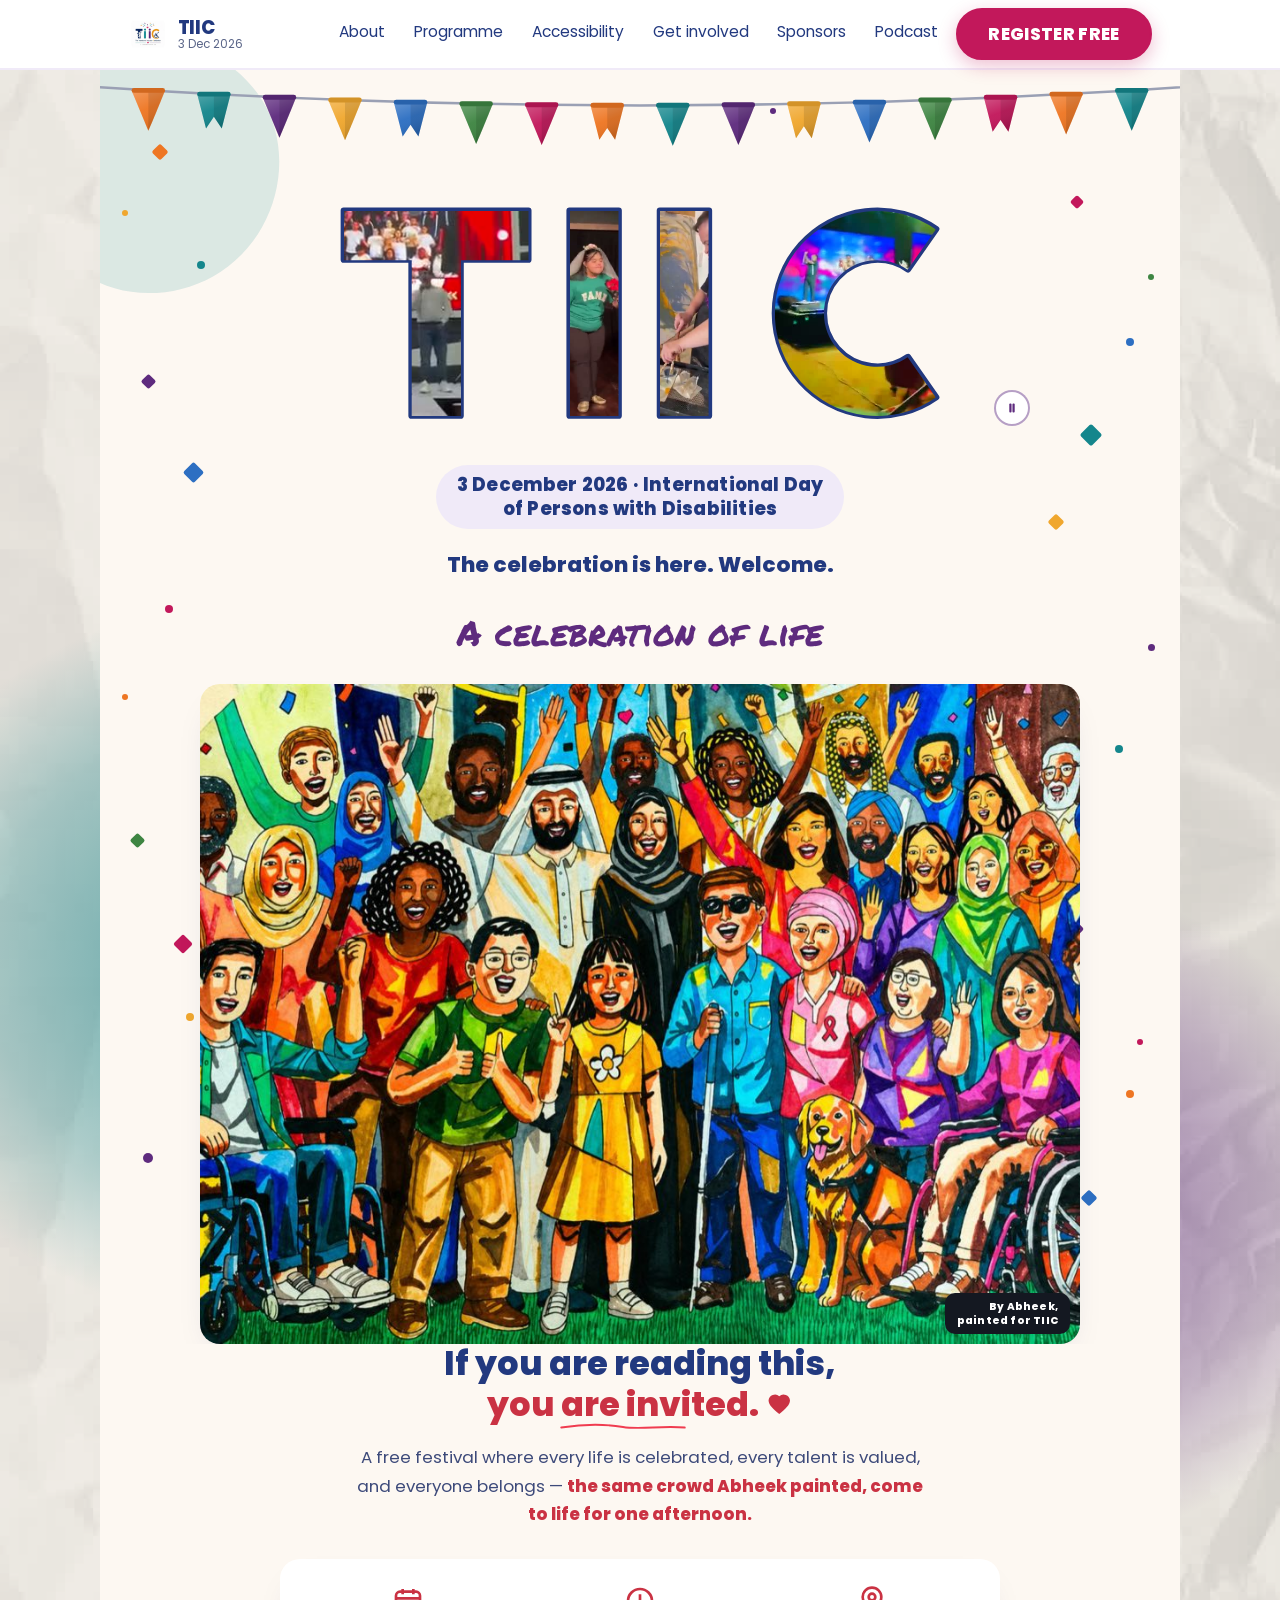
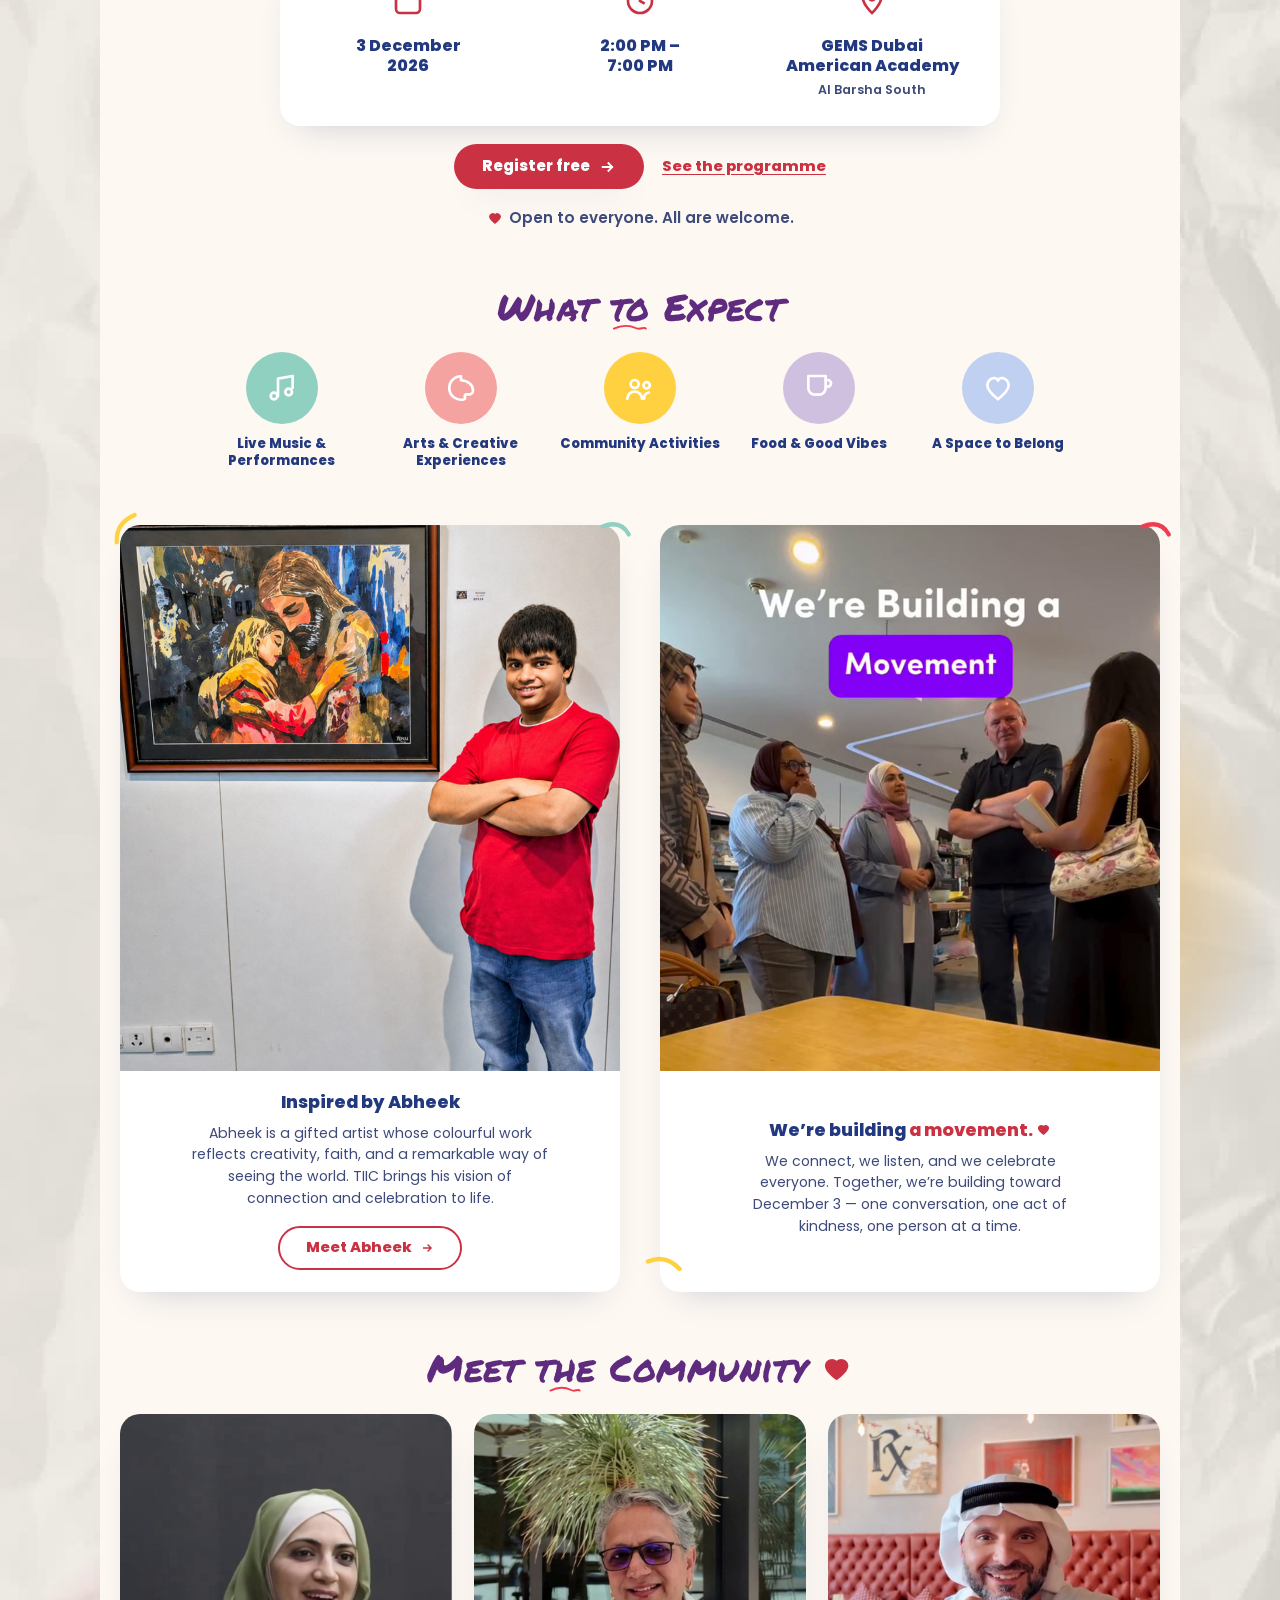
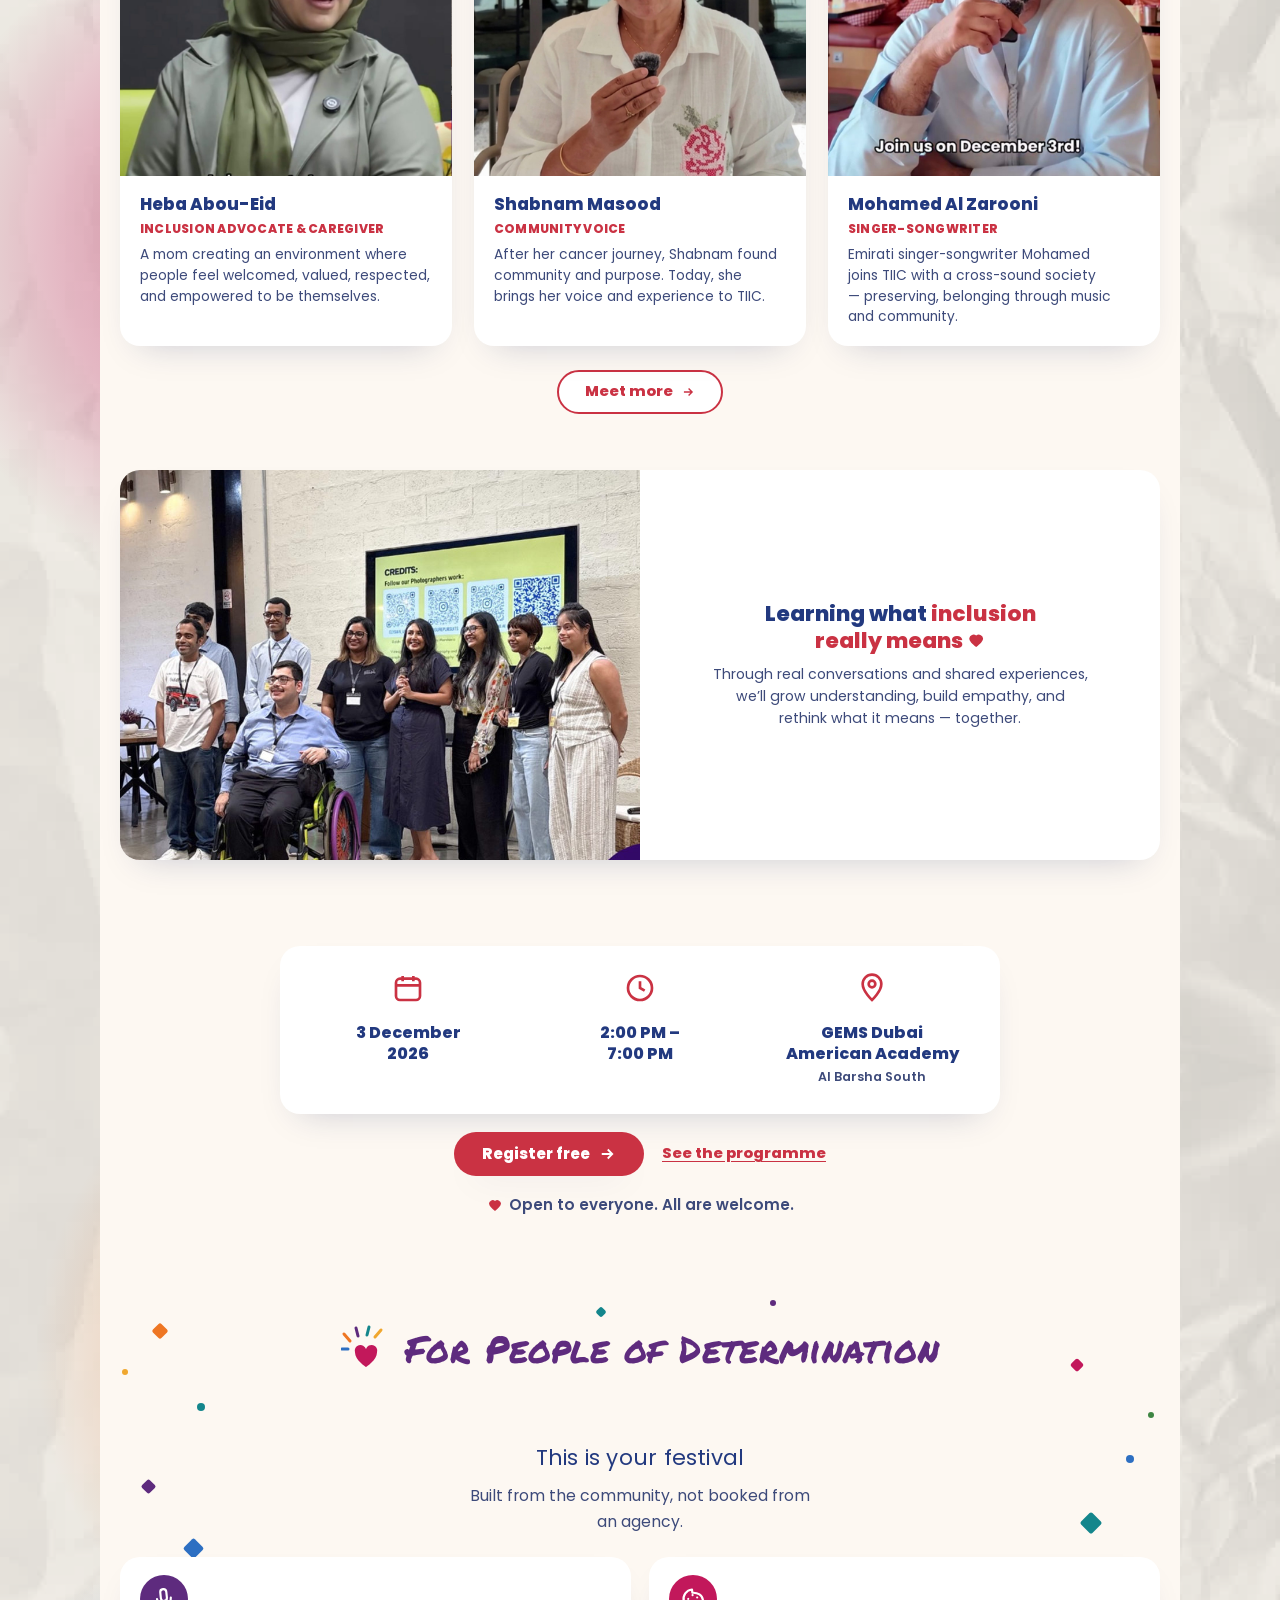
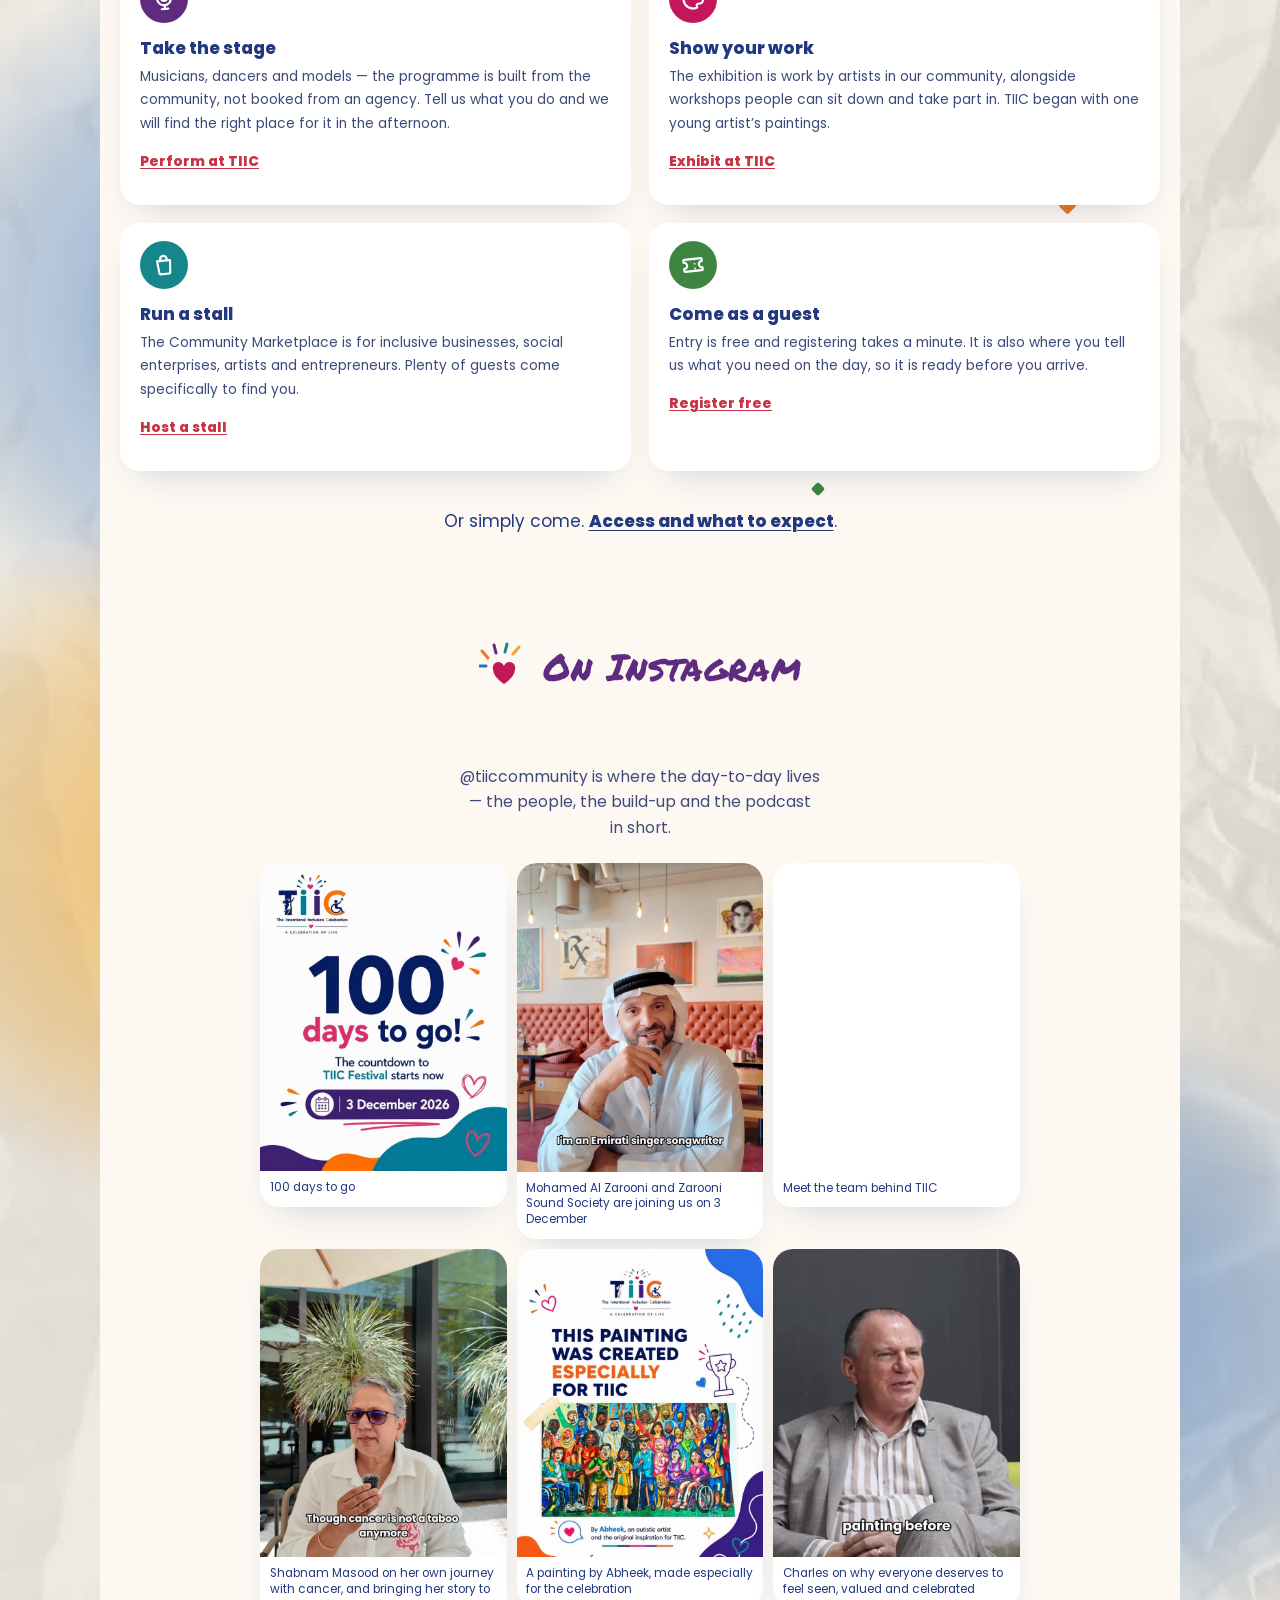
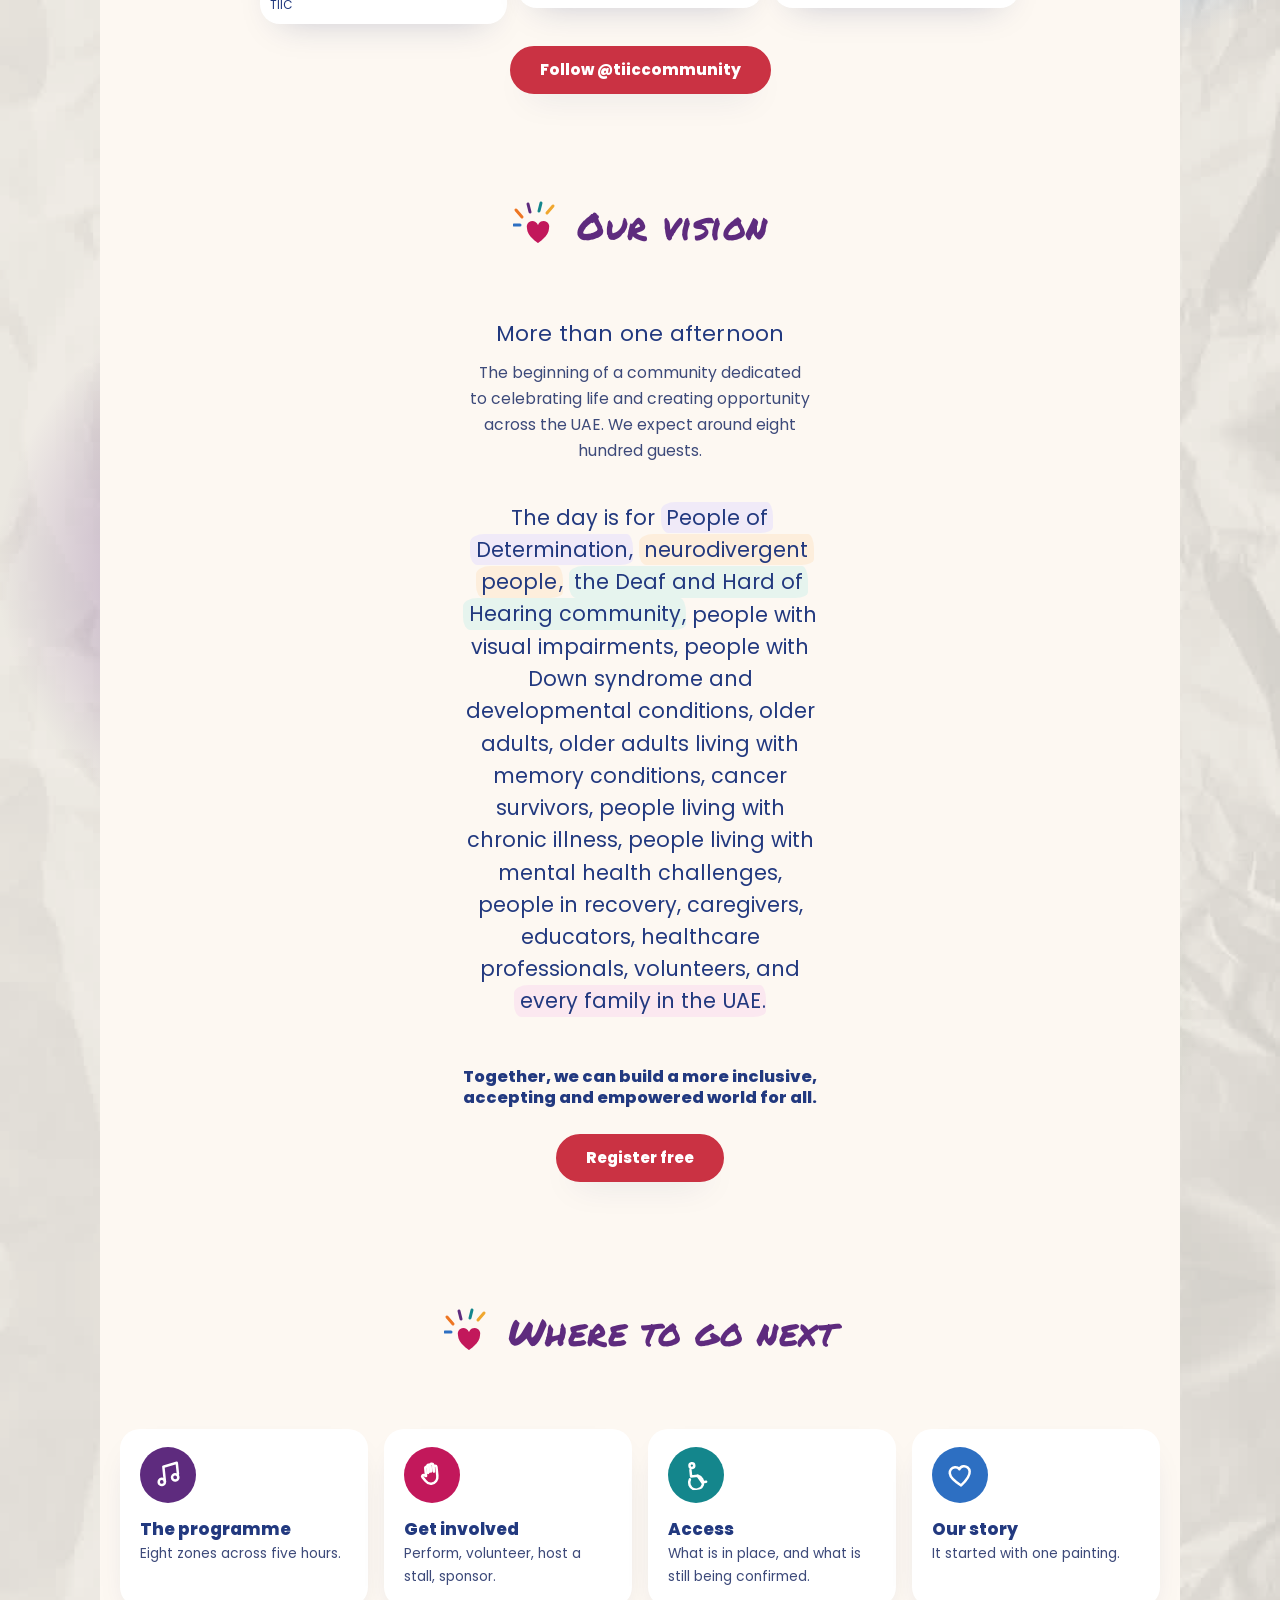
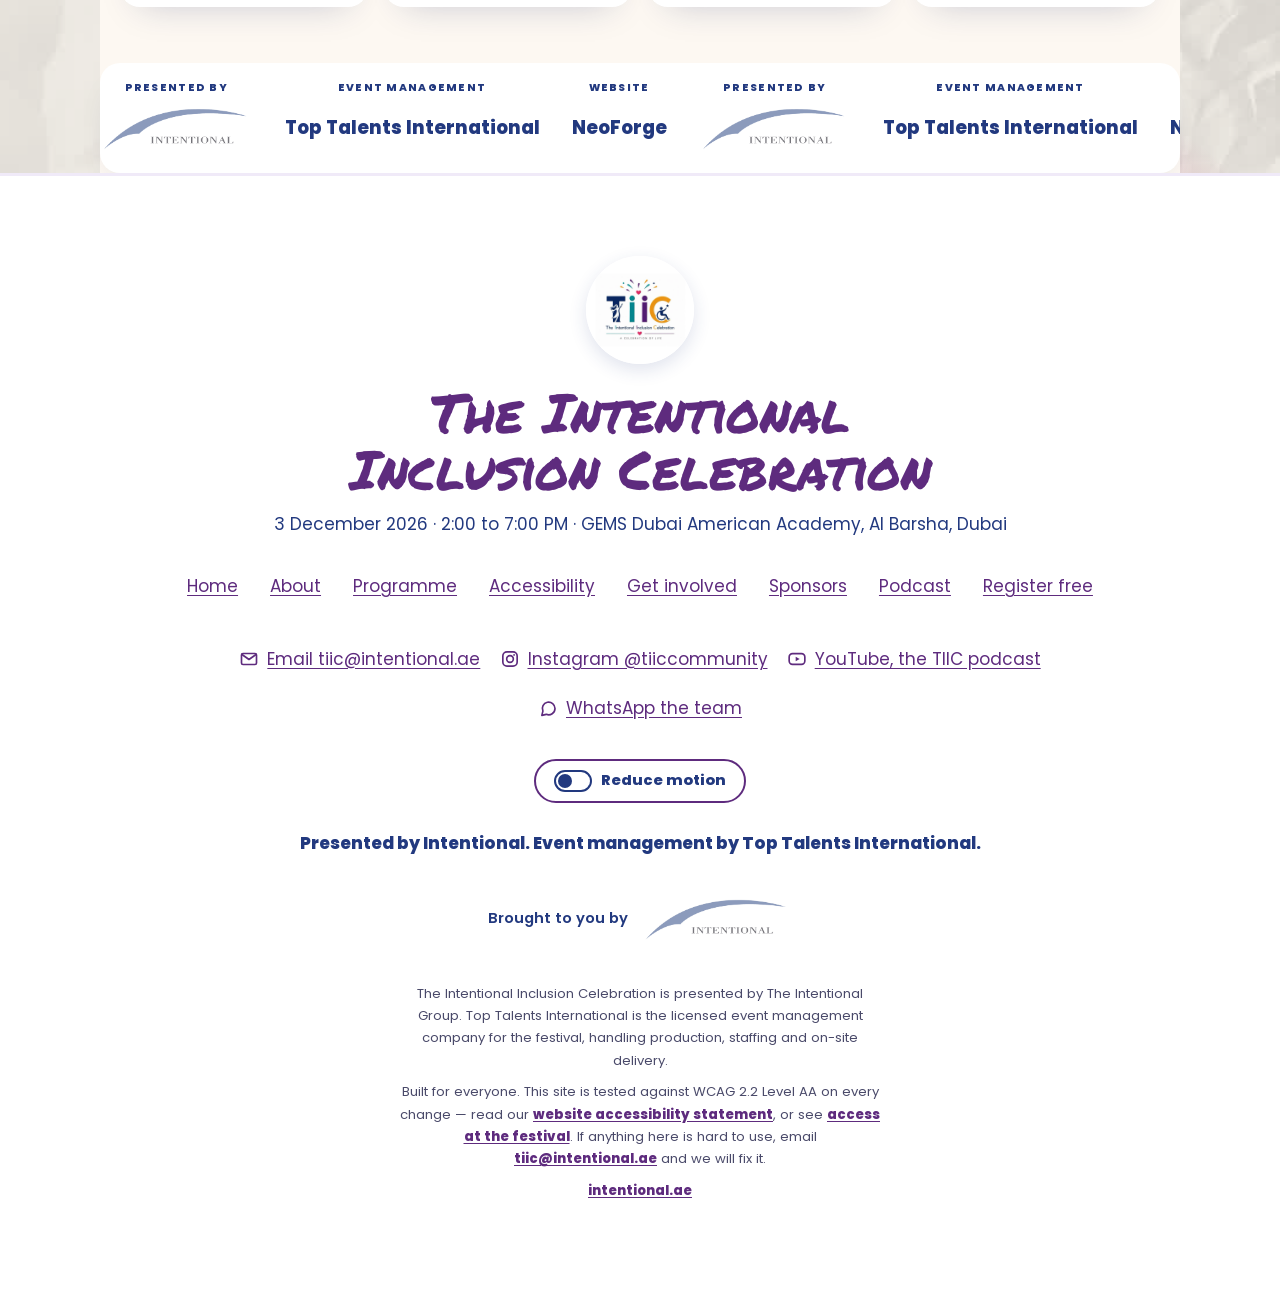
==== index.html @ a98925cf "Deploy 265078a (2026-09-11T19:55Z)" ====
<!DOCTYPE html><html lang="en"> <head><meta charset="utf-8"><meta name="viewport" content="width=device-width, initial-scale=1"><link rel="canonical" href="https://tiic.intentional.ae/"><link rel="icon" href="/favicon.png" type="image/png"><link rel="apple-touch-icon" href="/favicon.png"><link rel="manifest" href="/site.webmanifest"><meta name="theme-color" content="#5E2B7E"><title>The Intentional Inclusion Celebration · 3 December 2026, Dubai</title><meta name="description" content="A free festival celebrating life and inclusion. 3 December 2026, 2 to 7 PM, GEMS Dubai American Academy, Dubai. Everyone welcome."><meta property="og:type" content="website"><meta property="og:title" content="The Intentional Inclusion Celebration · 3 December 2026, Dubai"><meta property="og:description" content="A free festival celebrating life and inclusion. 3 December 2026, 2 to 7 PM, GEMS Dubai American Academy, Dubai. Everyone welcome."><meta property="og:image" content="https://tiic.intentional.ae/assets/tiic-og.jpg"><meta property="og:image:width" content="1200"><meta property="og:image:height" content="630"><meta property="og:image:alt" content="The Intentional Inclusion Celebration, 3 Dec 2026"><meta property="og:url" content="https://tiic.intentional.ae/"><meta property="og:locale" content="en_AE"><meta property="og:site_name" content="The Intentional Inclusion Celebration"><meta name="twitter:card" content="summary_large_image"><meta name="twitter:title" content="The Intentional Inclusion Celebration · 3 December 2026, Dubai"><meta name="twitter:description" content="A free festival celebrating life and inclusion. 3 December 2026, 2 to 7 PM, GEMS Dubai American Academy, Dubai. Everyone welcome."><meta name="twitter:image" content="https://tiic.intentional.ae/assets/tiic-og.jpg"><meta name="twitter:image:alt" content="The Intentional Inclusion Celebration, 3 Dec 2026"><link rel="preload" href="/fonts/poppins-400.woff2" as="font" type="font/woff2" crossorigin><link rel="preload" href="/fonts/poppins-800.woff2" as="font" type="font/woff2" crossorigin><link rel="preload" href="/fonts/poppins-600.woff2" as="font" type="font/woff2" crossorigin><script type="application/ld+json">{"@context":"https://schema.org","@type":"Event","name":"The Intentional Inclusion Celebration","startDate":"2026-12-03T14:00:00+04:00","endDate":"2026-12-03T19:00:00+04:00","eventStatus":"https://schema.org/EventScheduled","eventAttendanceMode":"https://schema.org/OfflineEventAttendanceMode","isAccessibleForFree":true,"description":"The Intentional Inclusion Celebration is a free festival on 3 December 2026, 2:00 to 7:00 PM at GEMS Dubai American Academy, Al Barsha, Dubai. Free entry, everyone welcome.","url":"https://tiic.intentional.ae/","image":"https://tiic.intentional.ae/assets/tiic-og.jpg","location":{"@type":"Place","name":"GEMS Dubai American Academy","address":{"@type":"PostalAddress","addressLocality":"Al Barsha","addressRegion":"Dubai","addressCountry":"AE"}},"organizer":{"@type":"Organization","name":"The Intentional Group","url":"https://intentional.ae","sameAs":["https://instagram.com/tiiccommunity","https://www.youtube.com/@TheIntentionalInclusionCelebra"]},"offers":{"@type":"Offer","price":"0","priceCurrency":"AED","availability":"https://schema.org/InStock","url":"https://tiic.intentional.ae/register/","validFrom":"2026-09-07T00:00:00+04:00"}}</script><script type="application/ld+json">{"@context":"https://schema.org","@graph":[{"@type":"Organization","@id":"https://tiic.intentional.ae/#organization","name":"The Intentional Inclusion Celebration","alternateName":"TIIC","url":"https://tiic.intentional.ae/","logo":"https://tiic.intentional.ae/assets/tiic-logo.png","email":"tiic@intentional.ae","sameAs":["https://instagram.com/tiiccommunity","https://www.youtube.com/@TheIntentionalInclusionCelebra"],"parentOrganization":{"@type":"Organization","name":"The Intentional Group","url":"https://intentional.ae/"}},{"@type":"WebSite","@id":"https://tiic.intentional.ae/#website","name":"The Intentional Inclusion Celebration","url":"https://tiic.intentional.ae/","inLanguage":"en-AE","publisher":{"@id":"https://tiic.intentional.ae/#organization"}}]}</script><!--
      Set before paint, so the no-JS navigation never flashes open and no
      animation ever starts before we know whether it is wanted.

      data-motion is the single gate every animation in tiic.css keys off.
      The visitor's own choice wins; failing that, the operating system's
      setting decides. localStorage is wrapped because Safari throws on read
      in some private modes, and a thrown error here would take the whole
      inline script with it.
    --><script>
      (function () {
        var root = document.documentElement;
        root.classList.add('js');
        var choice = null;
        try { choice = localStorage.getItem('tiic-motion'); } catch (e) {}
        if (choice !== 'full' && choice !== 'reduce') {
          choice = window.matchMedia('(prefers-reduced-motion: reduce)').matches ? 'reduce' : 'full';
        }
        root.setAttribute('data-motion', choice);
      })();
    </script><link rel="stylesheet" href="/_astro/site.XFFiCOiD.css"><link rel="stylesheet" href="/_astro/BuntingCloth.DRqxM6TO.css"><style>.home .hero{padding-block:clamp(6rem,14vw,7.5rem) 0;background:none;text-align:center}.home .hero-inner{max-width:none;margin-inline:auto;padding:0 20px;background:none;box-shadow:none;border-radius:0}.home .hero-date{font-size:clamp(.95rem,3.4vw,1.15rem);padding:.5rem 1.2rem;margin-bottom:1.1rem}.home .t-wordmark-tagline{font-size:clamp(1.6rem,7vw,2.2rem);margin-bottom:0}.home .hero-figure{position:relative;max-width:none;margin:34px 0 0;border-radius:var(--h-radius);overflow:hidden;box-shadow:var(--h-shadow)}.home .hero-figure img{width:100%;height:auto;aspect-ratio:4 / 3;object-fit:cover;object-position:center 30%;border:0;border-radius:0;box-shadow:none}.home .hero-figure figcaption{position:absolute;right:10px;bottom:10px;margin:0;background:#141821;color:#fff;font-size:.64rem;font-weight:700;letter-spacing:.02em;line-height:1.35;text-align:right;padding:7px 12px;border-radius:10px}.home .h-expect{list-style:none;margin:0;padding:0;display:grid;grid-template-columns:repeat(5,1fr);gap:8px;text-align:center}@media(max-width:380px){.home .h-expect{grid-template-columns:repeat(3,1fr);row-gap:20px}}.home .h-circle{width:56px;height:56px;max-width:100%;border-radius:50%;margin:0 auto 8px;display:flex;align-items:center;justify-content:center;background:var(--c);color:#fff}.home .h-circle svg{width:24px;height:24px}.home .h-expect-label{display:block;font-size:.66rem;font-weight:700;line-height:1.25;color:var(--navy)}.home .pod-close,.home .people-more,.home .social-follow,.home .lead{text-align:center;margin-inline:auto}.home .lead{max-width:42ch}.home .pod-route,.home .next-card,.home .social-post a{--rest-tilt: rotate(0deg);background:var(--h-card);border-radius:var(--h-radius);box-shadow:var(--h-shadow)}.home .next-card:hover,.home .next-card:focus-within,.home .social-post a:hover,.home .social-post a:focus-visible{box-shadow:var(--h-shadow-lift)}.home .pod-route,.home .next-card{padding:18px 20px}.home .pod-route h3,.home .next-card h3{font-size:1.05rem}.home .pod-route p,.home .next-card p{font-size:.86rem;color:var(--h-navy-soft)}.home .pod-cta a,.home .people-more a,.home .pod-close a,.home .next-card h3 a{color:var(--navy)}.home .pod-cta a{color:var(--h-crimson-text)}.home .pod-routes,.home .next-grid{grid-template-columns:repeat(auto-fit,minmax(min(100%,210px),1fr));gap:12px;margin-top:22px}.home .social-strip{gap:10px;margin-block:22px}.home .social-caption{font-size:.74rem}.home .welcome-roll{font-size:clamp(1.05rem,4.2vw,1.3rem);max-width:28ch}.home .join-close{text-transform:none;font-size:1.02rem;font-weight:700;color:var(--navy);max-width:34ch;margin-inline:auto}.home .sponsor-banner{margin-top:56px;border:none;border-radius:var(--h-radius);box-shadow:var(--h-shadow);padding-block:16px;overflow:hidden}.home .sponsor-track{gap:2rem}@media(min-width:900px){.home>.section:has(.h-feature){grid-column:span 1;display:flex}.home>.section:has(.h-feature)>.h-feature{flex:1;display:flex;flex-direction:column}.home .h-feature .h-feature-txt{flex:1;display:flex;flex-direction:column;justify-content:center}.home .h-feature .h-btn-wrap{margin-top:auto;padding-top:12px}.home .hero-figure{max-width:880px;margin-inline:auto}.home .h-expect{max-width:880px;margin-inline:auto;gap:16px}.home .h-circle{width:72px;height:72px;margin-bottom:12px}.home .h-circle svg{width:32px;height:32px}.home .h-expect-label{font-size:.82rem}.home .pod-routes{grid-template-columns:repeat(2,minmax(0,1fr));gap:18px}.home .next-grid{grid-template-columns:repeat(4,minmax(0,1fr));gap:16px}.home .social-strip{grid-template-columns:repeat(3,minmax(0,1fr));max-width:760px;margin-inline:auto}}
</style></head> <body> <div class="shapefields" aria-hidden="true"> <div class="shapefield shapefield--keep" style="background-image:radial-gradient(closest-side, rgba(20,134,140,0.54) 0 28%, rgba(20,134,140,0.29700000000000004) 58%, transparent 82%),radial-gradient(closest-side, rgba(240,167,46,0.62) 0 28%, rgba(240,167,46,0.341) 58%, transparent 82%);background-size:92vw 72vw,78vw 61vw;background-position:8% 10%,74% 27%;--tx:12%;--ty:-270px;--dur:17s;--dly:-3s"></div><div class="shapefield" style="background-image:radial-gradient(closest-side, rgba(94,43,126,0.51) 0 28%, rgba(94,43,126,0.2805) 58%, transparent 82%),radial-gradient(closest-side, rgba(194,24,91,0.44) 0 28%, rgba(194,24,91,0.24200000000000002) 58%, transparent 82%);background-size:86vw 67vw,96vw 75vw;background-position:88% 13%,18% 37%;--tx:-13%;--ty:250px;--dur:23s;--dly:-11s"></div><div class="shapefield shapefield--keep" style="background-image:radial-gradient(closest-side, rgba(238,118,35,0.51) 0 28%, rgba(238,118,35,0.2805) 58%, transparent 82%),radial-gradient(closest-side, rgba(45,111,194,0.44) 0 28%, rgba(45,111,194,0.24200000000000002) 58%, transparent 82%);background-size:104vw 81vw,82vw 64vw;background-position:40% 49%,92% 66%;--tx:11%;--ty:300px;--dur:14s;--dly:-17s"></div><div class="shapefield" style="background-image:radial-gradient(closest-side, rgba(240,167,46,0.56) 0 28%, rgba(240,167,46,0.30800000000000005) 58%, transparent 82%),radial-gradient(closest-side, rgba(62,133,66,0.44) 0 28%, rgba(62,133,66,0.24200000000000002) 58%, transparent 82%);background-size:90vw 70vw,88vw 69vw;background-position:4% 61%,62% 80%;--tx:-12%;--ty:-285px;--dur:26s;--dly:-8s"></div><div class="shapefield" style="background-image:radial-gradient(closest-side, rgba(94,43,126,0.44) 0 28%, rgba(94,43,126,0.24200000000000002) 58%, transparent 82%),radial-gradient(closest-side, rgba(194,24,91,0.49) 0 28%, rgba(194,24,91,0.2695) 58%, transparent 82%);background-size:84vw 66vw,94vw 73vw;background-position:26% 75%,80% 91%;--tx:13%;--ty:235px;--dur:20s;--dly:-21s"></div><div class="shapefield" style="background-image:radial-gradient(closest-side, rgba(62,133,66,0.4) 0 28%, rgba(62,133,66,0.22000000000000003) 58%, transparent 82%),radial-gradient(closest-side, rgba(45,111,194,0.44) 0 28%, rgba(45,111,194,0.24200000000000002) 58%, transparent 82%);background-size:98vw 76vw,92vw 72vw;background-position:56% 20%,10% 55%;--tx:-11%;--ty:265px;--dur:19s;--dly:-14s"></div> </div> <a class="skip-link" href="#main-content">Skip to content</a> <header class="site-header"> <div class="wrap site-header-inner"> <a class="brand" href="/" aria-label="The Intentional Inclusion Celebration, home"> <img class="brand-badge" src="/favicon.png" width="512" height="512" alt=""> <span class="brand-text"> <span class="brand-name">TIIC</span> <span class="brand-date">3 Dec 2026</span> </span> </a> <button class="nav-toggle" type="button" aria-expanded="false" aria-controls="primary-nav" hidden> <span class="nav-toggle-bars" aria-hidden="true"><span></span><span></span><span></span></span>
Menu
</button> <nav id="primary-nav" class="primary-nav" aria-label="Primary"> <ul> <li> <a href="/about/"> About </a> </li><li> <a href="/programme/"> Programme </a> </li><li> <a href="/accessibility/"> Accessibility </a> </li><li> <a href="/get-involved/"> Get involved </a> </li><li> <a href="/sponsors/"> Sponsors </a> </li><li> <a href="/podcast/"> Podcast </a> </li> <li class="nav-cta-item"> <a class="btn btn--sm" href="/register/"> Register free </a> </li> </ul> </nav> </div> </header> <script type="module">const n=document.querySelector(".nav-toggle"),d=document.getElementById("primary-nav"),a=document.querySelector(".site-header");if(n&&d&&a){n.hidden=!1,a.classList.add("has-toggle");const s=()=>window.matchMedia("(max-width: 899px)").matches,t=e=>{n.setAttribute("aria-expanded",String(e)),a.classList.toggle("nav-open",e)};n.addEventListener("click",()=>{t(n.getAttribute("aria-expanded")!=="true")}),document.addEventListener("keydown",e=>{e.key==="Escape"&&n.getAttribute("aria-expanded")==="true"&&(t(!1),n.focus())}),a.addEventListener("focusout",e=>{if(!s())return;const i=e.relatedTarget;i&&a.contains(i)||t(!1)}),window.matchMedia("(max-width: 899px)").addEventListener("change",()=>t(!1))}if(a){const s=a;let t=!1;const e=()=>{t=!1,s.classList.toggle("is-stuck",window.scrollY>8)};window.addEventListener("scroll",()=>{t||(t=!0,requestAnimationFrame(e))},{passive:!0}),e()}</script>  <main id="main-content" class="v2 home"> <!-- ===================== HERO ===================== --> <div class="hero"> <div class="bunting bunting--rich" aria-hidden="true"> <svg viewBox="0 0 1200 120" preserveAspectRatio="xMidYMin slice" xmlns="http://www.w3.org/2000/svg"> <defs>  <linearGradient id="sheen" x1="0" y1="0" x2="0.35" y2="1"> <stop offset="0%" stop-color="#fff" stop-opacity="0.26"></stop> <stop offset="55%" stop-color="#fff" stop-opacity="0.04"></stop> <stop offset="100%" stop-color="#000" stop-opacity="0.10"></stop> </linearGradient> </defs> <path d="M0 14 Q600 58 1200 14" fill="none" stroke="#9aa0b4" stroke-width="2.5" stroke-linecap="round"></path> <g style="--sway-delay:0ms"> <path d="M16.333333333333336,16.376543209876544 L50.333333333333336,16.376543209876544 Q40.333333333333336,41.376543209876544 33.333333333333336,57.376543209876544 Q26.333333333333336,41.376543209876544 Z" fill="#C2185B"></path> <path d="M16.333333333333336,16.376543209876544 L50.333333333333336,16.376543209876544 Q40.333333333333336,41.376543209876544 33.333333333333336,57.376543209876544 Q26.333333333333336,41.376543209876544 Z" fill="url(#sheen)"></path> <path d="M33.333333333333336,16.376543209876544 L50.333333333333336,16.376543209876544 Q40.333333333333336,41.376543209876544 33.333333333333336,57.376543209876544 Z" fill="#000" opacity="0.10"></path> <rect x="16.333333333333336" y="13.876543209876544" width="34" height="5" rx="2.5" fill="#C2185B"></rect> <rect x="16.333333333333336" y="13.876543209876544" width="34" height="5" rx="2.5" fill="#000" opacity="0.12"></rect> </g><g style="--sway-delay:95ms"> <path d="M83,20.72222222222222 L117,20.72222222222222 Q107,45.72222222222222 100,61.72222222222222 Q93,45.72222222222222 Z" fill="#EE7623"></path> <path d="M83,20.72222222222222 L117,20.72222222222222 Q107,45.72222222222222 100,61.72222222222222 Q93,45.72222222222222 Z" fill="url(#sheen)"></path> <path d="M100,20.72222222222222 L117,20.72222222222222 Q107,45.72222222222222 100,61.72222222222222 Z" fill="#000" opacity="0.10"></path> <rect x="83" y="18.22222222222222" width="34" height="5" rx="2.5" fill="#EE7623"></rect> <rect x="83" y="18.22222222222222" width="34" height="5" rx="2.5" fill="#000" opacity="0.12"></rect> </g><g style="--sway-delay:190ms"> <path d="M149.66666666666669,24.524691358024693 L183.66666666666669,24.524691358024693 L174.66666666666669,59.5246913580247 L166.66666666666669,47.5246913580247 L158.66666666666669,59.5246913580247 Z" fill="#14868C"></path> <path d="M149.66666666666669,24.524691358024693 L183.66666666666669,24.524691358024693 L174.66666666666669,59.5246913580247 L166.66666666666669,47.5246913580247 L158.66666666666669,59.5246913580247 Z" fill="url(#sheen)"></path> <path d="M166.66666666666669,24.524691358024693 L183.66666666666669,24.524691358024693 L174.66666666666669,59.5246913580247 L166.66666666666669,47.5246913580247 Z" fill="#000" opacity="0.10"></path> <rect x="149.66666666666669" y="22.024691358024693" width="34" height="5" rx="2.5" fill="#14868C"></rect> <rect x="149.66666666666669" y="22.024691358024693" width="34" height="5" rx="2.5" fill="#000" opacity="0.12"></rect> </g><g style="--sway-delay:285ms"> <path d="M216.33333333333334,27.78395061728395 L250.33333333333334,27.78395061728395 Q240.33333333333334,52.78395061728395 233.33333333333334,68.78395061728395 Q226.33333333333334,52.78395061728395 Z" fill="#5E2B7E"></path> <path d="M216.33333333333334,27.78395061728395 L250.33333333333334,27.78395061728395 Q240.33333333333334,52.78395061728395 233.33333333333334,68.78395061728395 Q226.33333333333334,52.78395061728395 Z" fill="url(#sheen)"></path> <path d="M233.33333333333334,27.78395061728395 L250.33333333333334,27.78395061728395 Q240.33333333333334,52.78395061728395 233.33333333333334,68.78395061728395 Z" fill="#000" opacity="0.10"></path> <rect x="216.33333333333334" y="25.28395061728395" width="34" height="5" rx="2.5" fill="#5E2B7E"></rect> <rect x="216.33333333333334" y="25.28395061728395" width="34" height="5" rx="2.5" fill="#000" opacity="0.12"></rect> </g><g style="--sway-delay:380ms"> <path d="M283,30.5 L317,30.5 Q307,55.5 300,71.5 Q293,55.5 Z" fill="#F0A72E"></path> <path d="M283,30.5 L317,30.5 Q307,55.5 300,71.5 Q293,55.5 Z" fill="url(#sheen)"></path> <path d="M300,30.5 L317,30.5 Q307,55.5 300,71.5 Z" fill="#000" opacity="0.10"></path> <rect x="283" y="28" width="34" height="5" rx="2.5" fill="#F0A72E"></rect> <rect x="283" y="28" width="34" height="5" rx="2.5" fill="#000" opacity="0.12"></rect> </g><g style="--sway-delay:475ms"> <path d="M349.6666666666667,32.67283950617284 L383.6666666666667,32.67283950617284 L374.6666666666667,67.67283950617283 L366.6666666666667,55.67283950617284 L358.6666666666667,67.67283950617283 Z" fill="#2D6FC2"></path> <path d="M349.6666666666667,32.67283950617284 L383.6666666666667,32.67283950617284 L374.6666666666667,67.67283950617283 L366.6666666666667,55.67283950617284 L358.6666666666667,67.67283950617283 Z" fill="url(#sheen)"></path> <path d="M366.6666666666667,32.67283950617284 L383.6666666666667,32.67283950617284 L374.6666666666667,67.67283950617283 L366.6666666666667,55.67283950617284 Z" fill="#000" opacity="0.10"></path> <rect x="349.6666666666667" y="30.172839506172842" width="34" height="5" rx="2.5" fill="#2D6FC2"></rect> <rect x="349.6666666666667" y="30.172839506172842" width="34" height="5" rx="2.5" fill="#000" opacity="0.12"></rect> </g><g style="--sway-delay:570ms"> <path d="M416.3333333333333,34.30246913580247 L450.3333333333333,34.30246913580247 Q440.3333333333333,59.30246913580247 433.3333333333333,75.30246913580247 Q426.3333333333333,59.30246913580247 Z" fill="#3E8542"></path> <path d="M416.3333333333333,34.30246913580247 L450.3333333333333,34.30246913580247 Q440.3333333333333,59.30246913580247 433.3333333333333,75.30246913580247 Q426.3333333333333,59.30246913580247 Z" fill="url(#sheen)"></path> <path d="M433.3333333333333,34.30246913580247 L450.3333333333333,34.30246913580247 Q440.3333333333333,59.30246913580247 433.3333333333333,75.30246913580247 Z" fill="#000" opacity="0.10"></path> <rect x="416.3333333333333" y="31.80246913580247" width="34" height="5" rx="2.5" fill="#3E8542"></rect> <rect x="416.3333333333333" y="31.80246913580247" width="34" height="5" rx="2.5" fill="#000" opacity="0.12"></rect> </g><g style="--sway-delay:665ms"> <path d="M483,35.388888888888886 L517,35.388888888888886 Q507,60.388888888888886 500,76.38888888888889 Q493,60.388888888888886 Z" fill="#C2185B"></path> <path d="M483,35.388888888888886 L517,35.388888888888886 Q507,60.388888888888886 500,76.38888888888889 Q493,60.388888888888886 Z" fill="url(#sheen)"></path> <path d="M500,35.388888888888886 L517,35.388888888888886 Q507,60.388888888888886 500,76.38888888888889 Z" fill="#000" opacity="0.10"></path> <rect x="483" y="32.888888888888886" width="34" height="5" rx="2.5" fill="#C2185B"></rect> <rect x="483" y="32.888888888888886" width="34" height="5" rx="2.5" fill="#000" opacity="0.12"></rect> </g><g style="--sway-delay:760ms"> <path d="M549.6666666666667,35.932098765432094 L583.6666666666667,35.932098765432094 L574.6666666666667,70.9320987654321 L566.6666666666667,58.932098765432094 L558.6666666666667,70.9320987654321 Z" fill="#EE7623"></path> <path d="M549.6666666666667,35.932098765432094 L583.6666666666667,35.932098765432094 L574.6666666666667,70.9320987654321 L566.6666666666667,58.932098765432094 L558.6666666666667,70.9320987654321 Z" fill="url(#sheen)"></path> <path d="M566.6666666666667,35.932098765432094 L583.6666666666667,35.932098765432094 L574.6666666666667,70.9320987654321 L566.6666666666667,58.932098765432094 Z" fill="#000" opacity="0.10"></path> <rect x="549.6666666666667" y="33.432098765432094" width="34" height="5" rx="2.5" fill="#EE7623"></rect> <rect x="549.6666666666667" y="33.432098765432094" width="34" height="5" rx="2.5" fill="#000" opacity="0.12"></rect> </g><g style="--sway-delay:855ms"> <path d="M616.3333333333334,35.9320987654321 L650.3333333333334,35.9320987654321 Q640.3333333333334,60.9320987654321 633.3333333333334,76.9320987654321 Q626.3333333333334,60.9320987654321 Z" fill="#14868C"></path> <path d="M616.3333333333334,35.9320987654321 L650.3333333333334,35.9320987654321 Q640.3333333333334,60.9320987654321 633.3333333333334,76.9320987654321 Q626.3333333333334,60.9320987654321 Z" fill="url(#sheen)"></path> <path d="M633.3333333333334,35.9320987654321 L650.3333333333334,35.9320987654321 Q640.3333333333334,60.9320987654321 633.3333333333334,76.9320987654321 Z" fill="#000" opacity="0.10"></path> <rect x="616.3333333333334" y="33.4320987654321" width="34" height="5" rx="2.5" fill="#14868C"></rect> <rect x="616.3333333333334" y="33.4320987654321" width="34" height="5" rx="2.5" fill="#000" opacity="0.12"></rect> </g><g style="--sway-delay:950ms"> <path d="M683.0000000000001,35.388888888888886 L717.0000000000001,35.388888888888886 Q707.0000000000001,60.388888888888886 700.0000000000001,76.38888888888889 Q693.0000000000001,60.388888888888886 Z" fill="#5E2B7E"></path> <path d="M683.0000000000001,35.388888888888886 L717.0000000000001,35.388888888888886 Q707.0000000000001,60.388888888888886 700.0000000000001,76.38888888888889 Q693.0000000000001,60.388888888888886 Z" fill="url(#sheen)"></path> <path d="M700.0000000000001,35.388888888888886 L717.0000000000001,35.388888888888886 Q707.0000000000001,60.388888888888886 700.0000000000001,76.38888888888889 Z" fill="#000" opacity="0.10"></path> <rect x="683.0000000000001" y="32.888888888888886" width="34" height="5" rx="2.5" fill="#5E2B7E"></rect> <rect x="683.0000000000001" y="32.888888888888886" width="34" height="5" rx="2.5" fill="#000" opacity="0.12"></rect> </g><g style="--sway-delay:1045ms"> <path d="M749.6666666666667,34.30246913580247 L783.6666666666667,34.30246913580247 L774.6666666666667,69.30246913580247 L766.6666666666667,57.30246913580247 L758.6666666666667,69.30246913580247 Z" fill="#F0A72E"></path> <path d="M749.6666666666667,34.30246913580247 L783.6666666666667,34.30246913580247 L774.6666666666667,69.30246913580247 L766.6666666666667,57.30246913580247 L758.6666666666667,69.30246913580247 Z" fill="url(#sheen)"></path> <path d="M766.6666666666667,34.30246913580247 L783.6666666666667,34.30246913580247 L774.6666666666667,69.30246913580247 L766.6666666666667,57.30246913580247 Z" fill="#000" opacity="0.10"></path> <rect x="749.6666666666667" y="31.80246913580247" width="34" height="5" rx="2.5" fill="#F0A72E"></rect> <rect x="749.6666666666667" y="31.80246913580247" width="34" height="5" rx="2.5" fill="#000" opacity="0.12"></rect> </g><g style="--sway-delay:1140ms"> <path d="M816.3333333333334,32.672839506172835 L850.3333333333334,32.672839506172835 Q840.3333333333334,57.672839506172835 833.3333333333334,73.67283950617283 Q826.3333333333334,57.672839506172835 Z" fill="#2D6FC2"></path> <path d="M816.3333333333334,32.672839506172835 L850.3333333333334,32.672839506172835 Q840.3333333333334,57.672839506172835 833.3333333333334,73.67283950617283 Q826.3333333333334,57.672839506172835 Z" fill="url(#sheen)"></path> <path d="M833.3333333333334,32.672839506172835 L850.3333333333334,32.672839506172835 Q840.3333333333334,57.672839506172835 833.3333333333334,73.67283950617283 Z" fill="#000" opacity="0.10"></path> <rect x="816.3333333333334" y="30.172839506172835" width="34" height="5" rx="2.5" fill="#2D6FC2"></rect> <rect x="816.3333333333334" y="30.172839506172835" width="34" height="5" rx="2.5" fill="#000" opacity="0.12"></rect> </g><g style="--sway-delay:1235ms"> <path d="M883.0000000000001,30.499999999999996 L917.0000000000001,30.499999999999996 Q907.0000000000001,55.5 900.0000000000001,71.5 Q893.0000000000001,55.5 Z" fill="#3E8542"></path> <path d="M883.0000000000001,30.499999999999996 L917.0000000000001,30.499999999999996 Q907.0000000000001,55.5 900.0000000000001,71.5 Q893.0000000000001,55.5 Z" fill="url(#sheen)"></path> <path d="M900.0000000000001,30.499999999999996 L917.0000000000001,30.499999999999996 Q907.0000000000001,55.5 900.0000000000001,71.5 Z" fill="#000" opacity="0.10"></path> <rect x="883.0000000000001" y="27.999999999999996" width="34" height="5" rx="2.5" fill="#3E8542"></rect> <rect x="883.0000000000001" y="27.999999999999996" width="34" height="5" rx="2.5" fill="#000" opacity="0.12"></rect> </g><g style="--sway-delay:1330ms"> <path d="M949.6666666666667,27.78395061728395 L983.6666666666667,27.78395061728395 L974.6666666666667,62.78395061728395 L966.6666666666667,50.78395061728395 L958.6666666666667,62.78395061728395 Z" fill="#C2185B"></path> <path d="M949.6666666666667,27.78395061728395 L983.6666666666667,27.78395061728395 L974.6666666666667,62.78395061728395 L966.6666666666667,50.78395061728395 L958.6666666666667,62.78395061728395 Z" fill="url(#sheen)"></path> <path d="M966.6666666666667,27.78395061728395 L983.6666666666667,27.78395061728395 L974.6666666666667,62.78395061728395 L966.6666666666667,50.78395061728395 Z" fill="#000" opacity="0.10"></path> <rect x="949.6666666666667" y="25.28395061728395" width="34" height="5" rx="2.5" fill="#C2185B"></rect> <rect x="949.6666666666667" y="25.28395061728395" width="34" height="5" rx="2.5" fill="#000" opacity="0.12"></rect> </g><g style="--sway-delay:1425ms"> <path d="M1016.3333333333335,24.524691358024683 L1050.3333333333335,24.524691358024683 Q1040.3333333333335,49.52469135802468 1033.3333333333335,65.52469135802468 Q1026.3333333333335,49.52469135802468 Z" fill="#EE7623"></path> <path d="M1016.3333333333335,24.524691358024683 L1050.3333333333335,24.524691358024683 Q1040.3333333333335,49.52469135802468 1033.3333333333335,65.52469135802468 Q1026.3333333333335,49.52469135802468 Z" fill="url(#sheen)"></path> <path d="M1033.3333333333335,24.524691358024683 L1050.3333333333335,24.524691358024683 Q1040.3333333333335,49.52469135802468 1033.3333333333335,65.52469135802468 Z" fill="#000" opacity="0.10"></path> <rect x="1016.3333333333335" y="22.024691358024683" width="34" height="5" rx="2.5" fill="#EE7623"></rect> <rect x="1016.3333333333335" y="22.024691358024683" width="34" height="5" rx="2.5" fill="#000" opacity="0.12"></rect> </g><g style="--sway-delay:1520ms"> <path d="M1083,20.722222222222225 L1117,20.722222222222225 Q1107,45.72222222222223 1100,61.72222222222223 Q1093,45.72222222222223 Z" fill="#14868C"></path> <path d="M1083,20.722222222222225 L1117,20.722222222222225 Q1107,45.72222222222223 1100,61.72222222222223 Q1093,45.72222222222223 Z" fill="url(#sheen)"></path> <path d="M1100,20.722222222222225 L1117,20.722222222222225 Q1107,45.72222222222223 1100,61.72222222222223 Z" fill="#000" opacity="0.10"></path> <rect x="1083" y="18.222222222222225" width="34" height="5" rx="2.5" fill="#14868C"></rect> <rect x="1083" y="18.222222222222225" width="34" height="5" rx="2.5" fill="#000" opacity="0.12"></rect> </g><g style="--sway-delay:1615ms"> <path d="M1149.6666666666667,16.376543209876534 L1183.6666666666667,16.376543209876534 L1174.6666666666667,51.37654320987653 L1166.6666666666667,39.37654320987653 L1158.6666666666667,51.37654320987653 Z" fill="#5E2B7E"></path> <path d="M1149.6666666666667,16.376543209876534 L1183.6666666666667,16.376543209876534 L1174.6666666666667,51.37654320987653 L1166.6666666666667,39.37654320987653 L1158.6666666666667,51.37654320987653 Z" fill="url(#sheen)"></path> <path d="M1166.6666666666667,16.376543209876534 L1183.6666666666667,16.376543209876534 L1174.6666666666667,51.37654320987653 L1166.6666666666667,39.37654320987653 Z" fill="#000" opacity="0.10"></path> <rect x="1149.6666666666667" y="13.876543209876534" width="34" height="5" rx="2.5" fill="#5E2B7E"></rect> <rect x="1149.6666666666667" y="13.876543209876534" width="34" height="5" rx="2.5" fill="#000" opacity="0.12"></rect> </g> </svg> </div> <div class="decor" aria-hidden="true"><span class="blob blob--teal"><svg viewBox="0 0 200 200" xmlns="http://www.w3.org/2000/svg"><path d="M45,15 C90,0 140,10 165,50 C190,90 175,150 130,175 C85,200 25,185 10,135 C-5,85 5,30 45,15 Z" fill="#14868C" opacity="0.14"></path></svg></span><span class="confetti diamond c-orange" style="top:6%;left:5%;width:12px;height:12px"></span><span class="confetti dot c-gold" style="top:11%;left:2%;width:6px;height:6px"></span><span class="confetti dot c-teal" style="top:15%;left:9%;width:8px;height:8px"></span><span class="confetti diamond c-purple" style="top:24%;left:4%;width:11px;height:11px"></span><span class="confetti diamond c-blue" style="top:31%;left:8%;width:15px;height:15px"></span><span class="confetti dot c-pink" style="top:42%;left:6%;width:8px;height:8px"></span><span class="confetti dot c-orange" style="top:49%;left:2%;width:6px;height:6px"></span><span class="confetti diamond c-green" style="top:60%;left:3%;width:11px;height:11px"></span><span class="confetti diamond c-pink" style="top:68%;left:7%;width:14px;height:14px"></span><span class="confetti dot c-gold" style="top:74%;left:8%;width:8px;height:8px"></span><span class="confetti dot c-purple" style="top:85%;left:4%;width:10px;height:10px"></span><span class="confetti diamond c-pink" style="top:10%;left:90%;width:10px;height:10px"></span><span class="confetti dot c-green" style="top:16%;left:97%;width:6px;height:6px"></span><span class="confetti dot c-blue" style="top:21%;left:95%;width:8px;height:8px"></span><span class="confetti diamond c-teal" style="top:28%;left:91%;width:16px;height:16px"></span><span class="confetti diamond c-gold" style="top:35%;left:88%;width:12px;height:12px"></span><span class="confetti dot c-purple" style="top:45%;left:97%;width:7px;height:7px"></span><span class="confetti dot c-teal" style="top:53%;left:94%;width:8px;height:8px"></span><span class="confetti diamond c-orange" style="top:61%;left:89%;width:13px;height:13px"></span><span class="confetti diamond c-purple" style="top:67%;left:90%;width:10px;height:10px"></span><span class="confetti dot c-pink" style="top:76%;left:96%;width:6px;height:6px"></span><span class="confetti dot c-orange" style="top:80%;left:95%;width:8px;height:8px"></span><span class="confetti diamond c-blue" style="top:88%;left:91%;width:12px;height:12px"></span><span class="confetti diamond c-teal" style="top:4%;left:46%;width:8px;height:8px"></span><span class="confetti dot c-purple" style="top:3%;left:62%;width:6px;height:6px"></span><span class="confetti dot c-pink" style="top:90%;left:40%;width:8px;height:8px"></span><span class="confetti diamond c-green" style="top:94%;left:66%;width:10px;height:10px"></span></div> <div class="hero-inner">   <div class="hero-wordmark hero-line"> <h1 class="vh">The Intentional Inclusion Celebration</h1> <span class="wordmark" aria-hidden="true"> <svg class="wordmark-outline" viewBox="0 0 760 240" focusable="false"> <g fill="#22397F" stroke="#22397F" stroke-width="6" stroke-linejoin="round"> <path d="M70,20 H250 V68 H184 V220 H136 V68 H70 Z"></path><path d="M290,20 H338 V220 H290 Z"></path><path d="M378,20 H426 V220 H378 Z"></path><path d="M647.4,38.1 A100,100 0 1 0 647.4,201.9 L619.8,162.6 A52,52 0 1 1 619.8,77.4 Z"></path> </g> </svg> <span class="wordmark-letter" style="--mask:url(&quot;data:image/svg+xml,%3Csvg%20xmlns%3D%22http%3A%2F%2Fwww.w3.org%2F2000%2Fsvg%22%20viewBox%3D%2270%2020%20180%20200%22%3E%3Cpath%20d%3D%22M70%2C20%20H250%20V68%20H184%20V220%20H136%20V68%20H70%20Z%22%20fill%3D%22%23fff%22%2F%3E%3C%2Fsvg%3E&quot;);left:9.2105%;top:8.3333%;width:23.6842%;height:83.3333%;--vpos:67.6% 50%"> <video class="wordmark-video" muted playsinline loop preload="none" poster="/assets/letter-t-poster.jpg"> <source src="/assets/letter-t.mp4" type="video/mp4"> </video> </span><span class="wordmark-letter" style="--mask:url(&quot;data:image/svg+xml,%3Csvg%20xmlns%3D%22http%3A%2F%2Fwww.w3.org%2F2000%2Fsvg%22%20viewBox%3D%22290%2020%2048%20200%22%3E%3Cpath%20d%3D%22M290%2C20%20H338%20V220%20H290%20Z%22%20fill%3D%22%23fff%22%2F%3E%3C%2Fsvg%3E&quot;);left:38.1579%;top:8.3333%;width:6.3158%;height:83.3333%;--vpos:46.2% 50%"> <video class="wordmark-video" muted playsinline loop preload="none" poster="/assets/letter-i1-poster.jpg"> <source src="/assets/letter-i1.mp4" type="video/mp4"> </video> </span><span class="wordmark-letter" style="--mask:url(&quot;data:image/svg+xml,%3Csvg%20xmlns%3D%22http%3A%2F%2Fwww.w3.org%2F2000%2Fsvg%22%20viewBox%3D%22378%2020%2048%20200%22%3E%3Cpath%20d%3D%22M378%2C20%20H426%20V220%20H378%20Z%22%20fill%3D%22%23fff%22%2F%3E%3C%2Fsvg%3E&quot;);left:49.7368%;top:8.3333%;width:6.3158%;height:83.3333%;--vpos:47% 50%"> <video class="wordmark-video" muted playsinline loop preload="none" poster="/assets/letter-i2-poster.jpg"> <source src="/assets/letter-i2.mp4" type="video/mp4"> </video> </span><span class="wordmark-letter" style="--mask:url(&quot;data:image/svg+xml,%3Csvg%20xmlns%3D%22http%3A%2F%2Fwww.w3.org%2F2000%2Fsvg%22%20viewBox%3D%22490.02%2020%20157.38%20200%22%3E%3Cpath%20d%3D%22M647.4%2C38.1%20A100%2C100%200%201%200%20647.4%2C201.9%20L619.8%2C162.6%20A52%2C52%200%201%201%20619.8%2C77.4%20Z%22%20fill%3D%22%23fff%22%2F%3E%3C%2Fsvg%3E&quot;);left:64.4763%;top:8.3333%;width:20.7079%;height:83.3333%;--vpos:50% 100%"> <video class="wordmark-video" muted playsinline loop preload="none" poster="/assets/letter-c-poster.jpg"> <source src="/assets/letter-c.mp4" type="video/mp4"> </video> </span> </span>  <button class="wordmark-pause" type="button" data-state="playing"> <svg viewBox="0 0 24 24" aria-hidden="true" focusable="false"> <g class="ic-pause"><rect x="8.4" y="6" width="3" height="12" rx="1.2"></rect><rect x="12.6" y="6" width="3" height="12" rx="1.2"></rect></g> <path class="ic-play" d="M9.5 6.4 L17.5 12 L9.5 17.6 Z"></path> </svg> <span class="vh" data-pause-label>Pause the wordmark</span> </button> <script type="module">const d=document.documentElement,a=[...document.querySelectorAll(".wordmark-video")],o=document.querySelector(".wordmark-pause"),n=()=>d.getAttribute("data-motion")==="reduce"||d.getAttribute("data-calm")==="on",s=window.matchMedia("(min-width: 640px)").matches;if(s)for(const t of a)t.preload="auto";const r=()=>{if(a.length){for(const t of a)n()?(t.pause(),t.currentTime=0):o?.dataset.state!=="paused"&&s&&t.play().catch(()=>{});if(o){const t=a.every(c=>c.paused),e=o.querySelector("[data-pause-label]");e&&(e.textContent=t?"Play the wordmark":"Pause the wordmark"),o.dataset.state=t?"paused":"playing",o.disabled=n()}}};o?.addEventListener("click",()=>{if(!a.length)return;const t=a.every(e=>e.paused);if(t)for(const e of a)e.preload="auto";o.dataset.state=t?"playing":"paused";for(const e of a)t?e.play().catch(()=>{}):e.pause();r()});new MutationObserver(r).observe(document.documentElement,{attributes:!0,attributeFilter:["data-motion","data-calm"]});r();</script> </div> <p class="hero-date hero-line"><time datetime="2026-12-03T14:00:00+04:00">3 December 2026</time> · International Day of Persons with Disabilities</p>  <div class="countdown countdown--hero hero-line" id="countdown" role="group" aria-label="Counting down to 2 PM on 3 December 2026" data-deadline="2026-12-03T14:00:00+04:00"> <p class="countdown-fallback">From 2:00 PM</p> </div> <p class="hero-line t-wordmark-tagline">A celebration of life</p>  <figure class="hero-figure hero-line"> <img src="/assets/hero-mural.jpg" width="1120" height="746" fetchpriority="high" decoding="async" alt="A colourful painting by Abheek: a diverse, cheering crowd — a blind man with a white cane, a wheelchair user, a girl with a guide dog, hijabs, a kandura, a cancer-ribbon shirt, children and elders — celebrating together with raised fists."> <figcaption>By Abheek,<br>painted for TIIC</figcaption> </figure> </div> </div> <!-- ===================== THE INVITATION =====================
         The mockup's h1 line, carried as a paragraph: the page's h1 is still
         the event's name, up in the hero, so the heading order stays h1 then
         h2 and the accessible page title remains the thing the page is about.
         Only the styling is the mockup's. --> <div class="section h-intro h-pad"> <p class="h-display">If you are reading this,<br> <span class="h-underline h-accent">you are invited.
<svg viewBox="0 0 220 14" fill="none" aria-hidden="true"><path d="M2 8C40 2 80 2 110 7C140 12 180 4 218 8" stroke="#f03c50" stroke-width="3.4" stroke-linecap="round"></path></svg> </span> <svg class="h-heart" viewBox="0 0 24 24" fill="currentColor" aria-hidden="true"><path d="M12 21C7 17 3 13.5 3 9.5A5.5 5.5 0 0 1 12 6a5.5 5.5 0 0 1 9 3.5C21 13.5 17 17 12 21z"/></svg> </p> <p class="h-lede">
A free festival where every life is celebrated, every talent is valued, and
        everyone belongs — <span class="h-accent">the same crowd Abheek painted, come
        to life for one afternoon.</span> </p> <div class="h-info stagger"> <div class="h-info-item"> <svg viewBox="0 0 24 24" fill="none" stroke="currentColor" stroke-width="2" aria-hidden="true"><rect x="3" y="5" width="18" height="16" rx="3"/><path d="M3 10h18M8 3v4M16 3v4"/></svg> <strong>3 December<br>2026</strong>  </div><div class="h-info-item"> <svg viewBox="0 0 24 24" fill="none" stroke="currentColor" stroke-width="2" aria-hidden="true"><circle cx="12" cy="12" r="9"/><path d="M12 7v5l3.5 2"/></svg> <strong>2:00 PM –<br>7:00 PM</strong>  </div><div class="h-info-item"> <svg viewBox="0 0 24 24" fill="none" stroke="currentColor" stroke-width="2" aria-hidden="true"><path d="M12 21s7-6.5 7-12a7 7 0 1 0-14 0c0 5.5 7 12 7 12z"/><circle cx="12" cy="9" r="2.5"/></svg> <strong>GEMS Dubai<br>American Academy</strong> <small>Al Barsha South</small> </div> </div> <div class="h-cta"> <a class="h-btn h-btn--solid" href="/register/">Register free
<svg viewBox="0 0 24 24" fill="none" stroke="currentColor" stroke-width="2.4" width="18" height="18" aria-hidden="true"><path d="M5 12h14M13 6l6 6-6 6"/></svg> </a> <a class="h-quiet" href="/programme/">See the programme</a> </div> <p class="h-welcome"> <svg viewBox="0 0 24 24" fill="currentColor" aria-hidden="true"><path d="M12 21C7 17 3 13.5 3 9.5A5.5 5.5 0 0 1 12 6a5.5 5.5 0 0 1 9 3.5C21 13.5 17 17 12 21z"/></svg>
Open to everyone. All are welcome.
</p> </div> <!-- ===================== WHAT TO EXPECT ===================== --> <section class="section h-block h-pad" aria-labelledby="expect-h"> <div class="h-head"> <h2 id="expect-h" class="h-h2">What <span class="h-underline">to<svg viewBox="0 0 60 14" fill="none" aria-hidden="true"><path d="M2 8C15 2 30 2 40 7C48 11 55 4 58 8" stroke="#f03c50" stroke-width="3.4" stroke-linecap="round"></path></svg></span> Expect</h2> </div> <ul class="h-expect stagger"> <li> <span class="h-circle" style="--c:var(--h-mint)"> <svg viewBox="0 0 24 24" fill="none" stroke="currentColor" stroke-width="2" stroke-linecap="round" stroke-linejoin="round" aria-hidden="true"><path d="M9 18V5l11-2v9"/><circle cx="6" cy="18" r="2.5"/><circle cx="17" cy="15" r="2.5"/></svg> </span> <span class="h-expect-label">Live Music &amp; Performances</span> </li><li> <span class="h-circle" style="--c:var(--h-coral)"> <svg viewBox="0 0 24 24" fill="none" stroke="currentColor" stroke-width="2" stroke-linecap="round" stroke-linejoin="round" aria-hidden="true"><path d="M12 3.2a8.8 8.8 0 1 0 1.9 17.4c1-.1 1.5-1 1-1.9-.4-.9.2-1.9 1.2-1.9H18a3 3 0 0 0 3-3c0-4.3-4-7.4-9-7.6z"/></svg> </span> <span class="h-expect-label">Arts &amp; Creative Experiences</span> </li><li> <span class="h-circle" style="--c:var(--h-gold)"> <svg viewBox="0 0 24 24" fill="none" stroke="currentColor" stroke-width="2" stroke-linecap="round" stroke-linejoin="round" aria-hidden="true"><circle cx="8" cy="9" r="3"/><circle cx="17" cy="10" r="2.4"/><path d="M2.5 20c0-3.3 2.5-5.4 5.5-5.4s5.5 2.1 5.5 5.4M15 20c0-2.4 1.6-4.2 3.7-4.6"/></svg> </span> <span class="h-expect-label">Community Activities</span> </li><li> <span class="h-circle" style="--c:var(--h-lavender)"> <svg viewBox="0 0 24 24" fill="none" stroke="currentColor" stroke-width="2" stroke-linecap="round" stroke-linejoin="round" aria-hidden="true"><path d="M4 3h13v9a5 5 0 0 1-5 5H9a5 5 0 0 1-5-5V3Z"/><path d="M17 6h1.5a2.5 2.5 0 0 1 0 5H17"/></svg> </span> <span class="h-expect-label">Food &amp; Good Vibes</span> </li><li> <span class="h-circle" style="--c:var(--h-skyblue)"> <svg viewBox="0 0 24 24" fill="none" stroke="currentColor" stroke-width="2" stroke-linecap="round" stroke-linejoin="round" aria-hidden="true"><path d="M12 20.5C7.5 16.8 4 13.5 4 9.9A5.4 5.4 0 0 1 9 4.5c1.4 0 2.7.7 3 2 .3-1.3 1.6-2 3-2A5.4 5.4 0 0 1 20 9.9c0 3.6-3.5 6.9-8 10.6z"/></svg> </span> <span class="h-expect-label">A Space to Belong</span> </li> </ul> </section> <!-- ===================== INSPIRED BY ABHEEK =====================
         The photography and copy the client approved, in the mockup's own
         feature card: picture on top, centred text, two brush strokes peeking
         out of the corners. Copy and alt text are the mockup's, word for word. --> <section class="section h-block h-pad" aria-labelledby="abheek-h"> <div class="h-card h-feature"> <svg class="h-brush h-brush--tl" viewBox="0 0 40 40" aria-hidden="true"><path d="M4 30 Q10 8 34 6" stroke="#ffd040" stroke-width="5" fill="none" stroke-linecap="round"></path></svg> <svg class="h-brush h-brush--tr" viewBox="0 0 40 40" aria-hidden="true"><path d="M4 20 Q20 4 36 16" stroke="#90d0c0" stroke-width="5" fill="none" stroke-linecap="round"></path></svg> <div class="h-feature-img"> <img src="/assets/abheek-portrait.jpg" width="900" height="982" loading="lazy" decoding="async" alt="Abheek, the autistic artist who inspired TIIC, standing beside his painting."> </div> <div class="h-feature-txt"> <h2 id="abheek-h">Inspired by Abheek</h2> <p>
Abheek is a gifted artist whose colourful work reflects creativity, faith, and a
            remarkable way of seeing the world. TIIC brings his vision of connection and
            celebration to life.
</p> </div> <div class="h-btn-wrap"> <a class="h-btn h-btn--outline" href="/about/">Meet Abheek
<svg viewBox="0 0 24 24" fill="none" stroke="currentColor" stroke-width="2.4" width="14" height="14" aria-hidden="true"><path d="M5 12h14M13 6l6 6-6 6"/></svg> </a> </div> </div> </section> <!-- ===================== WE'RE BUILDING A MOVEMENT ===================== --> <section class="section h-block h-pad" aria-labelledby="movement-h"> <div class="h-card h-feature"> <svg class="h-brush h-brush--tr" viewBox="0 0 40 40" aria-hidden="true"><path d="M4 20 Q20 4 36 16" stroke="#f03c50" stroke-width="5" fill="none" stroke-linecap="round"></path></svg> <svg class="h-brush h-brush--bl" viewBox="0 0 40 40" aria-hidden="true"><path d="M4 30 Q10 8 34 6" stroke="#ffd040" stroke-width="5" fill="none" stroke-linecap="round"></path></svg> <div class="h-feature-img"> <img src="/assets/team-marketplace.jpg" width="900" height="982" loading="lazy" decoding="async" alt="The TIIC team greeting a community partner inside a Dubai marketplace."> </div> <div class="h-feature-txt"> <h2 id="movement-h">We’re building <span class="h-accent">a movement.</span> <svg class="h-heart" viewBox="0 0 24 24" fill="currentColor" aria-hidden="true"><path d="M12 21C7 17 3 13.5 3 9.5A5.5 5.5 0 0 1 12 6a5.5 5.5 0 0 1 9 3.5C21 13.5 17 17 12 21z"/></svg></h2> <p>
We connect, we listen, and we celebrate everyone. Together, we’re building toward
            December 3 — one conversation, one act of kindness, one person at a time.
</p> </div> </div> </section> <!-- ===================== MEET THE COMMUNITY =====================
         Published with consent. DESIGN.md §7 rule 5 is per named person, and
         the client gave it for these three with the approved mockup. --> <section class="section h-block h-pad" aria-labelledby="people-h"> <div class="h-head"> <h2 id="people-h" class="h-h2">Meet <span class="h-underline">the<svg viewBox="0 0 55 14" fill="none" aria-hidden="true"><path d="M2 8C14 2 28 2 38 7C45 11 50 4 53 8" stroke="#f03c50" stroke-width="3.4" stroke-linecap="round"></path></svg></span> Community <svg class="h-heart" viewBox="0 0 24 24" fill="currentColor" aria-hidden="true"><path d="M12 21C7 17 3 13.5 3 9.5A5.5 5.5 0 0 1 12 6a5.5 5.5 0 0 1 9 3.5C21 13.5 17 17 12 21z"/></svg></h2> </div> <ul class="h-profiles stagger"> <li class="h-card h-profile"> <img src="/assets/heba-abou-eid.jpg" width="900" height="982" loading="lazy" decoding="async" alt="Heba Abou-Eid, in a green hijab and sage trench coat, smiling."> <div class="h-profile-txt"> <h3>Heba Abou-Eid</h3> <span class="h-role">Inclusion Advocate &amp; Caregiver</span> <p>
A mom creating an environment where people feel welcomed, valued, respected, and
              empowered to be themselves.
</p> </div> </li> <li class="h-card h-profile"> <img src="/assets/shabnam-masood.jpg" width="900" height="982" loading="lazy" decoding="async" alt="Shabnam Masood speaking into a microphone in a sunny courtyard."> <div class="h-profile-txt"> <h3>Shabnam Masood</h3> <span class="h-role">Community Voice</span> <p>
After her cancer journey, Shabnam found community and purpose. Today, she brings her
              voice and experience to TIIC.
</p> </div> </li> <li class="h-card h-profile"> <img src="/assets/mohamed-al-zarooni.jpg" width="900" height="982" loading="lazy" decoding="async" alt="Mohamed Al Zarooni, Emirati singer-songwriter, smiling at a café table. On-screen caption: Join us on December 3rd!"> <div class="h-profile-txt"> <h3>Mohamed Al Zarooni</h3> <span class="h-role">Singer-Songwriter</span> <!-- Client to review: this line arrived garbled in the approved mockup. --> <p>
Emirati singer-songwriter Mohamed joins TIIC with a cross-sound society —
              preserving, belonging through music and community.
</p> </div> </li> </ul> <p class="h-more"> <a class="h-btn h-btn--outline" href="/about/">Meet more
<svg viewBox="0 0 24 24" fill="none" stroke="currentColor" stroke-width="2.4" width="14" height="14" aria-hidden="true"><path d="M5 12h14M13 6l6 6-6 6"/></svg> </a> </p> </section> <!-- ===================== LEARNING WHAT INCLUSION MEANS ===================== --> <section class="section h-block h-pad" aria-labelledby="learning-h"> <div class="h-card h-learn"> <div class="h-learn-txt"> <h2 id="learning-h">Learning what <span class="h-accent">inclusion really means</span> <svg class="h-heart" viewBox="0 0 24 24" fill="currentColor" aria-hidden="true"><path d="M12 21C7 17 3 13.5 3 9.5A5.5 5.5 0 0 1 12 6a5.5 5.5 0 0 1 9 3.5C21 13.5 17 17 12 21z"/></svg></h2> <p>
Through real conversations and shared experiences, we’ll grow understanding, build
            empathy, and rethink what it means — together.
</p> </div> <img src="/assets/community-group.jpg" width="900" height="982" loading="lazy" decoding="async" alt="Eight members of the TIIC community, including a wheelchair user, smiling together at an event."> </div> </section> <!-- ===================== FINAL CALL TO ACTION ===================== --> <div class="section h-block h-pad" style="text-align:center"> <div class="h-info stagger"> <div class="h-info-item"> <svg viewBox="0 0 24 24" fill="none" stroke="currentColor" stroke-width="2" aria-hidden="true"><rect x="3" y="5" width="18" height="16" rx="3"/><path d="M3 10h18M8 3v4M16 3v4"/></svg> <strong>3 December<br>2026</strong>  </div><div class="h-info-item"> <svg viewBox="0 0 24 24" fill="none" stroke="currentColor" stroke-width="2" aria-hidden="true"><circle cx="12" cy="12" r="9"/><path d="M12 7v5l3.5 2"/></svg> <strong>2:00 PM –<br>7:00 PM</strong>  </div><div class="h-info-item"> <svg viewBox="0 0 24 24" fill="none" stroke="currentColor" stroke-width="2" aria-hidden="true"><path d="M12 21s7-6.5 7-12a7 7 0 1 0-14 0c0 5.5 7 12 7 12z"/><circle cx="12" cy="9" r="2.5"/></svg> <strong>GEMS Dubai<br>American Academy</strong> <small>Al Barsha South</small> </div> </div> <div class="h-cta"> <a class="h-btn h-btn--solid" href="/register/">Register free
<svg viewBox="0 0 24 24" fill="none" stroke="currentColor" stroke-width="2.4" width="18" height="18" aria-hidden="true"><path d="M5 12h14M13 6l6 6-6 6"/></svg> </a> <a class="h-quiet" href="/programme/">See the programme</a> </div> <p class="h-welcome"> <svg viewBox="0 0 24 24" fill="currentColor" aria-hidden="true"><path d="M12 21C7 17 3 13.5 3 9.5A5.5 5.5 0 0 1 12 6a5.5 5.5 0 0 1 9 3.5C21 13.5 17 17 12 21z"/></svg>
Open to everyone. All are welcome.
</p> </div> <!-- ===================== FOR PEOPLE OF DETERMINATION =====================
         Placed straight after the story, which is about one painting, and
         before the programme. The site named People of Determination first in
         the welcome roll and the audience tiles, then left them to work out for
         themselves how to actually take part. This is where that is answered.
         Every route and every line already exists elsewhere on the site — see
         the provenance note in src/data/determination.ts. --> <section class="section section--tint pod" aria-labelledby="pod-h"> <div class="decor" aria-hidden="true"><span class="confetti diamond c-orange" style="top:6%;left:5%;width:12px;height:12px"></span><span class="confetti dot c-gold" style="top:11%;left:2%;width:6px;height:6px"></span><span class="confetti dot c-teal" style="top:15%;left:9%;width:8px;height:8px"></span><span class="confetti diamond c-purple" style="top:24%;left:4%;width:11px;height:11px"></span><span class="confetti diamond c-blue" style="top:31%;left:8%;width:15px;height:15px"></span><span class="confetti dot c-pink" style="top:42%;left:6%;width:8px;height:8px"></span><span class="confetti dot c-orange" style="top:49%;left:2%;width:6px;height:6px"></span><span class="confetti diamond c-green" style="top:60%;left:3%;width:11px;height:11px"></span><span class="confetti diamond c-pink" style="top:68%;left:7%;width:14px;height:14px"></span><span class="confetti dot c-gold" style="top:74%;left:8%;width:8px;height:8px"></span><span class="confetti dot c-purple" style="top:85%;left:4%;width:10px;height:10px"></span><span class="confetti diamond c-pink" style="top:10%;left:90%;width:10px;height:10px"></span><span class="confetti dot c-green" style="top:16%;left:97%;width:6px;height:6px"></span><span class="confetti dot c-blue" style="top:21%;left:95%;width:8px;height:8px"></span><span class="confetti diamond c-teal" style="top:28%;left:91%;width:16px;height:16px"></span><span class="confetti diamond c-gold" style="top:35%;left:88%;width:12px;height:12px"></span><span class="confetti dot c-purple" style="top:45%;left:97%;width:7px;height:7px"></span><span class="confetti dot c-teal" style="top:53%;left:94%;width:8px;height:8px"></span><span class="confetti diamond c-orange" style="top:61%;left:89%;width:13px;height:13px"></span><span class="confetti diamond c-purple" style="top:67%;left:90%;width:10px;height:10px"></span><span class="confetti dot c-pink" style="top:76%;left:96%;width:6px;height:6px"></span><span class="confetti dot c-orange" style="top:80%;left:95%;width:8px;height:8px"></span><span class="confetti diamond c-blue" style="top:88%;left:91%;width:12px;height:12px"></span><span class="confetti diamond c-teal" style="top:4%;left:46%;width:8px;height:8px"></span><span class="confetti dot c-purple" style="top:3%;left:62%;width:6px;height:6px"></span><span class="confetti dot c-pink" style="top:90%;left:40%;width:8px;height:8px"></span><span class="confetti diamond c-green" style="top:94%;left:66%;width:10px;height:10px"></span></div> <div class="wrap"> <h2 id="pod-h" class="mhead"><svg class="doodle" aria-hidden="true"><use href="#doodle"></use></svg>For People of Determination</h2> <p class="statement">This is your festival</p> <p class="lead">
Built from the community, not booked from an agency.
</p> <ul class="pod-routes stagger"> <li class="pod-route"> <span class="pcard-icon"><svg class="icon" aria-hidden="true"><use href="#i-mic"></use></svg></span> <h3>Take the stage</h3> <p>Musicians, dancers and models — the programme is built from the community, not booked from an agency. Tell us what you do and we will find the right place for it in the afternoon.</p> <p class="pod-cta"><a href="/get-involved/#perform">Perform at TIIC</a></p> </li><li class="pod-route"> <span class="pcard-icon"><svg class="icon" aria-hidden="true"><use href="#i-palette"></use></svg></span> <h3>Show your work</h3> <p>The exhibition is work by artists in our community, alongside workshops people can sit down and take part in. TIIC began with one young artist’s paintings.</p> <p class="pod-cta"><a href="/get-involved/#perform">Exhibit at TIIC</a></p> </li><li class="pod-route"> <span class="pcard-icon"><svg class="icon" aria-hidden="true"><use href="#i-bag"></use></svg></span> <h3>Run a stall</h3> <p>The Community Marketplace is for inclusive businesses, social enterprises, artists and entrepreneurs. Plenty of guests come specifically to find you.</p> <p class="pod-cta"><a href="/get-involved/#stall">Host a stall</a></p> </li><li class="pod-route"> <span class="pcard-icon"><svg class="icon" aria-hidden="true"><use href="#i-ticket"></use></svg></span> <h3>Come as a guest</h3> <p>Entry is free and registering takes a minute. It is also where you tell us what you need on the day, so it is ready before you arrive.</p> <p class="pod-cta"><a href="/register/">Register free</a></p> </li> </ul> <p class="pod-close">
Or simply come. <a href="/accessibility/">Access and what to expect</a>.
</p> </div> </section> <section class="section section--tight" aria-labelledby="social-h"><div class="wrap"><h2 id="social-h" class="mhead"><svg class="doodle" aria-hidden="true"><use href="#doodle"></use></svg>On Instagram
</h2><p class="lead">@tiiccommunity is where the day-to-day lives — the people, the build-up and the
        podcast in short.
</p><ul class="social-strip"><li class="social-post"><a href="https://www.instagram.com/p/DceBkTZipBi/" target="_blank" rel="noopener noreferrer"><img src="/assets/social/DceBkTZipBi.jpg" alt="Graphic reading “100 days to go! The countdown to TIIC Festival starts now — 3 December 2026”, with the TIIC logo and hand-drawn hearts." width="720" height="1280" loading="lazy" decoding="async"><span class="social-caption">100 days to go</span><span class="vh">View on Instagram (opens in a new tab)</span></a></li><li class="social-post"><a href="https://www.instagram.com/reel/DcbQP96M2CD/" target="_blank" rel="noopener noreferrer"><img src="/assets/social/DcbQP96M2CD.jpg" alt="Mohamed Al Zarooni in a white kandura and ghutra, smiling at a café table with paintings on the wall behind him. The subtitle reads “I’m an Emirati singer songwriter”." width="720" height="1280" loading="lazy" decoding="async"><span class="social-caption">Mohamed Al Zarooni and Zarooni Sound Society are joining us on 3 December</span><span class="vh">View on Instagram (opens in a new tab)</span></a></li><li class="social-post"><a href="https://www.instagram.com/reel/DcQzX8tqo7v/" target="_blank" rel="noopener noreferrer"><img src="/assets/social/DcQzX8tqo7v.jpg" alt="A woman with long dark hair holding a small microphone in front of a pale blue tiled wall, under the words “Get to know our team”." width="720" height="1280" loading="lazy" decoding="async"><span class="social-caption">Meet the team behind TIIC</span><span class="vh">View on Instagram (opens in a new tab)</span></a></li><li class="social-post"><a href="https://www.instagram.com/reel/DcJU8ChKWWK/" target="_blank" rel="noopener noreferrer"><img src="/assets/social/DcJU8ChKWWK.jpg" alt="Shabnam Masood, grey-haired, in tinted glasses and a white embroidered shirt, speaking into a small microphone in a sunny courtyard. The subtitle reads “Though cancer is not a taboo anymore”." width="720" height="1280" loading="lazy" decoding="async"><span class="social-caption">Shabnam Masood on her own journey with cancer, and bringing her story to TIIC</span><span class="vh">View on Instagram (opens in a new tab)</span></a></li><li class="social-post"><a href="https://www.instagram.com/p/Db8kv6ZKI4M/" target="_blank" rel="noopener noreferrer"><img src="/assets/social/Db8kv6ZKI4M.jpg" alt="Graphic headed “This painting was created especially for TIIC”: Abheek’s painting of a cheering crowd of every kind of person — wheelchair users, a man with a white cane, a guide dog, hijabs, a kandura — credited “By Abheek, an autistic artist and the original inspiration for TIIC”." width="720" height="1280" loading="lazy" decoding="async"><span class="social-caption">A painting by Abheek, made especially for the celebration</span><span class="vh">View on Instagram (opens in a new tab)</span></a></li><li class="social-post"><a href="https://www.instagram.com/p/DavUT0jKEg0/" target="_blank" rel="noopener noreferrer"><img src="/assets/social/DavUT0jKEg0.jpg" alt="Charles Donald seated in a light grey jacket and striped shirt, mid-sentence, during the filming of the TIIC podcast." width="720" height="1280" loading="lazy" decoding="async"><span class="social-caption">Charles on why everyone deserves to feel seen, valued and celebrated</span><span class="vh">View on Instagram (opens in a new tab)</span></a></li></ul><p class="social-follow"><a class="btn" href="https://instagram.com/tiiccommunity" target="_blank" rel="noopener noreferrer">
Follow @tiiccommunity<span class="vh"> (opens in a new tab)</span></a></p></div></section> <!-- ===================== OUR VISION ===================== --> <section class="section vision" aria-labelledby="vision-h"> <div class="wrap"> <h2 id="vision-h" class="mhead center" style="justify-content:center"><svg class="doodle" aria-hidden="true"><use href="#doodle"></use></svg>Our vision</h2> <p class="statement center" style="max-width:24ch">More than one afternoon</p> <p class="lead center">
The beginning of a community dedicated to celebrating life and creating
          opportunity across the UAE. We expect around eight hundred guests.
</p> <p class="welcome-roll">
The day is for <span class="hl lav">People of Determination</span>, <span class="hl pea">neurodivergent people</span>, <span class="hl min">the Deaf and Hard of Hearing community</span>, people with visual impairments, people with Down syndrome and developmental conditions, older adults, older adults living with memory conditions, cancer survivors, people living with chronic illness, people living with mental health challenges, people in recovery, caregivers, educators, healthcare professionals, volunteers, and <span class="hl blu">every family in the UAE</span>.
</p>  <p class="join-close center">Together, we can build a more inclusive, accepting and empowered world for all.</p> <p class="center"><a class="btn btn--lg" href="/register/">Register free</a></p> </div> </section>  <section class="section next" aria-labelledby="next-h"> <div class="wrap"> <h2 id="next-h" class="mhead"><svg class="doodle" aria-hidden="true"><use href="#doodle"></use></svg>Where to go next</h2> <ul class="next-grid stagger"> <li class="next-card"> <span class="pcard-icon"><svg class="icon" aria-hidden="true"><use href="#i-music"></use></svg></span> <h3><a href="/programme/">The programme</a></h3> <p>Eight zones across five hours.</p> </li><li class="next-card"> <span class="pcard-icon"><svg class="icon" aria-hidden="true"><use href="#i-hands"></use></svg></span> <h3><a href="/get-involved/">Get involved</a></h3> <p>Perform, volunteer, host a stall, sponsor.</p> </li><li class="next-card"> <span class="pcard-icon"><svg class="icon" aria-hidden="true"><use href="#i-wheelchair"></use></svg></span> <h3><a href="/accessibility/">Access</a></h3> <p>What is in place, and what is still being confirmed.</p> </li><li class="next-card"> <span class="pcard-icon"><svg class="icon" aria-hidden="true"><use href="#i-heart"></use></svg></span> <h3><a href="/about/">Our story</a></h3> <p>It started with one painting.</p> </li> </ul> </div> </section> <section class="sponsor-banner" aria-labelledby="sponsor-banner-h"><h2 id="sponsor-banner-h" class="vh">The organisations behind TIIC</h2><div class="sponsor-marquee"><ul class="sponsor-track"><li><span class="sponsor-role">Presented by</span><a href="https://intentional.ae" target="_blank" rel="noopener noreferrer"><img src="/assets/intentional-logo-alpha.png" alt="The Intentional Group" width="200" height="80" loading="lazy"><span class="vh"> (opens in a new tab)</span></a></li><li><span class="sponsor-role">Event management</span><span>Top Talents International</span></li><li><span class="sponsor-role">Website</span><a href="https://neoforge.co" target="_blank" rel="noopener noreferrer"><span>NeoForge</span><span class="vh"> (opens in a new tab)</span></a></li><li aria-hidden="true"><span class="sponsor-role">Presented by</span><a href="https://intentional.ae" target="_blank" rel="noopener noreferrer" tabindex="-1"><img src="/assets/intentional-logo-alpha.png" alt="The Intentional Group" width="200" height="80" loading="lazy"><span class="vh"> (opens in a new tab)</span></a></li><li aria-hidden="true"><span class="sponsor-role">Event management</span><span>Top Talents International</span></li><li aria-hidden="true"><span class="sponsor-role">Website</span><a href="https://neoforge.co" target="_blank" rel="noopener noreferrer" tabindex="-1"><span>NeoForge</span><span class="vh"> (opens in a new tab)</span></a></li></ul></div></section> </main>  <footer class="footer"> <div class="wrap"> <img class="footer-badge" src="/favicon.png" width="512" height="512" alt="" loading="lazy" decoding="async"> <h2 class="footer-title">The Intentional Inclusion Celebration</h2>  <p class="footer-strap"> <time datetime="2026-12-03T14:00:00+04:00">3 December 2026</time> &middot; 2:00 to 7:00 PM &middot; GEMS Dubai American Academy, Al Barsha, Dubai </p> <nav class="footer-nav" aria-label="Footer"> <ul> <li><a href="/">Home</a></li> <li><a href="/about/">About</a></li><li><a href="/programme/">Programme</a></li><li><a href="/accessibility/">Accessibility</a></li><li><a href="/get-involved/">Get involved</a></li><li><a href="/sponsors/">Sponsors</a></li><li><a href="/podcast/">Podcast</a></li> <li><a href="/register/">Register free</a></li> </ul> </nav> <ul class="footer-links"> <li> <svg class="icon" aria-hidden="true"><use href="#i-mail"></use></svg> <a href="mailto:tiic@intentional.ae">Email tiic@intentional.ae</a> </li> <li> <svg class="icon" aria-hidden="true"><use href="#i-instagram"></use></svg> <a href="https://instagram.com/tiiccommunity" target="_blank" rel="noopener noreferrer">Instagram @tiiccommunity<span class="vh"> (opens in a new tab)</span></a> </li> <li> <svg class="icon" aria-hidden="true"><use href="#i-youtube"></use></svg> <a href="https://www.youtube.com/@TheIntentionalInclusionCelebra" target="_blank" rel="noopener noreferrer">YouTube, the TIIC podcast<span class="vh"> (opens in a new tab)</span></a> </li> <li> <svg class="icon" aria-hidden="true"><use href="#i-chat"></use></svg> <a href="https://wa.me/971504519627" target="_blank" rel="noopener noreferrer">WhatsApp the team<span class="vh"> (opens in a new tab)</span></a> </li> </ul>  <p class="motion-switch"> <button class="motion-toggle" type="button" aria-pressed="false" hidden> <span class="motion-toggle-track" aria-hidden="true"><span class="motion-toggle-thumb"></span></span>
Reduce motion
</button> </p> <p class="footer-credit">
Presented by Intentional. Event management by Top Talents International.
</p> <div class="brought"> <span>Brought to you by</span> <img src="/assets/intentional-logo.png" alt="The Intentional Group" width="180" height="71" loading="lazy" decoding="async"> </div> <div class="footer-meta"> <p> The Intentional Inclusion Celebration is presented by The Intentional Group. Top Talents International is the licensed event
        management company for the festival, handling production, staffing and on-site delivery.
</p> <p>
Built for everyone. This site is tested against WCAG 2.2 Level AA on every change —
        read our <a href="/accessibility/website/">website accessibility statement</a>, or see
<a href="/accessibility/">access at the festival</a>. If anything here is hard to use,
        email <a href="mailto:tiic@intentional.ae">tiic@intentional.ae</a> and we will fix it.
</p> <p> <a href="https://intentional.ae" target="_blank" rel="noopener noreferrer">intentional.ae<span class="vh"> (opens in a new tab)</span></a> </p> </div> </div> </footer> <script type="module">const e=document.querySelector(".motion-toggle"),o=document.documentElement;if(e){e.hidden=!1;const c=()=>{const t=o.dataset.motion==="reduce";e.setAttribute("aria-pressed",String(t))};e.addEventListener("click",()=>{const t=o.dataset.motion==="reduce"?"full":"reduce";o.setAttribute("data-motion",t),t==="reduce"&&document.querySelectorAll("main > .section").forEach(n=>n.classList.add("is-in"));try{localStorage.setItem("tiic-motion",t)}catch{}c()}),c()}</script> <svg class="svg-sprite" aria-hidden="true" focusable="false" xmlns="http://www.w3.org/2000/svg"> <!-- Sparkle burst + heart, set beside every marker headline --> <symbol id="doodle" viewBox="0 0 56 46"> <g stroke-linecap="round" stroke-width="3" fill="none"> <path d="M9 15 L3 8" stroke="#EE7623"></path> <path d="M17 10 L15 2" stroke="#5E2B7E"></path> <path d="M26 9 L28 1" stroke="#14868C"></path> <path d="M34 11 L40 4" stroke="#F0A72E"></path> <path d="M7 23 L1 23" stroke="#2D6FC2"></path> </g> <path d="M25 41s-11-7-11-14.5A5.5 5.5 0 0 1 25 23a5.5 5.5 0 0 1 11 3.5C36 34 25 41 25 41z" fill="#C2185B"></path> </symbol> <!-- Programme categories --> <symbol id="i-lightbulb" viewBox="0 0 24 24"><path d="M9 18h6M10 21h4"></path><path d="M12 3a6 6 0 0 0-3.6 10.8c.6.5.9 1.2.9 2h5.4c0-.8.3-1.5.9-2A6 6 0 0 0 12 3z"></path></symbol> <symbol id="i-music" viewBox="0 0 24 24"><path d="M9 17V5l11-2v9"></path><circle cx="6.5" cy="17" r="2.5"></circle><circle cx="17.5" cy="14.5" r="2.5"></circle></symbol> <symbol id="i-palette" viewBox="0 0 24 24"><path d="M12 3.2a8.8 8.8 0 1 0 1.9 17.4c1-.1 1.5-1 1-1.9-.4-.9.2-1.9 1.2-1.9H18a3 3 0 0 0 3-3c0-4.3-4-7.4-9-7.6z"></path><circle cx="7.6" cy="11.5" r="1" fill="currentColor" stroke="none"></circle><circle cx="12" cy="8.4" r="1" fill="currentColor" stroke="none"></circle><circle cx="16" cy="11" r="1" fill="currentColor" stroke="none"></circle></symbol> <symbol id="i-tent" viewBox="0 0 24 24"><path d="M12 5v15"></path><path d="M12 5 3 20h18L12 5z"></path><path d="M12 20l4.5-7"></path></symbol> <symbol id="i-bag" viewBox="0 0 24 24"><path d="M6 8h12l-1 11.4a1 1 0 0 1-1 .9H8a1 1 0 0 1-1-.9L6 8z"></path><path d="M9 8V6.5a3 3 0 0 1 6 0V8"></path></symbol> <symbol id="i-wellbeing" viewBox="0 0 24 24"><path d="M12 20.5C7.5 16.8 5 13.8 5 10.6 5 8.3 6.8 6.5 9 6.5c1.4 0 2.6.7 3 1.7.4-1 1.6-1.7 3-1.7 2.2 0 4 1.8 4 4.1 0 3.2-2.5 6.2-7 9.9z"></path><path d="M12 10.6v3.8M10.1 12.5h3.8" stroke-width="1.7"></path></symbol> <!-- Sports Hall. A ball rather than a wheelchair: the zone is sitting
       volleyball, POD basketball and wheelchair table tennis, and the sport is
       the subject, not the equipment. --> <symbol id="i-ball" viewBox="0 0 24 24"><circle cx="12" cy="12" r="8.4"></circle><path d="M12 3.6v4.1M12 16.3v4.1M4.4 9.4l3.9 1.3M15.7 12.3l3.9 1.3M6.6 18.6l2.4-3.3M15 8.7l2.4-3.3"></path><path d="M12 9.2l2.9 2.1-1.1 3.4h-3.6L9.1 11.3z" fill="currentColor" stroke="none"></path></symbol> <symbol id="i-people-heart" viewBox="0 0 24 24"><circle cx="7.5" cy="11" r="2.3"></circle><circle cx="16.5" cy="11" r="2.3"></circle><path d="M3.5 20c0-2.4 1.8-3.9 4-3.9s4 1.5 4 3.9"></path><path d="M12.5 20c0-2.4 1.8-3.9 4-3.9s4 1.5 4 3.9"></path><path d="M12 3.6c.7-.9 2.2-.6 2.2.7 0 .9-1.1 1.7-2.2 2.5-1.1-.8-2.2-1.6-2.2-2.5 0-1.3 1.5-1.6 2.2-.7z" fill="currentColor" stroke="none"></path></symbol> <!-- Audiences --> <symbol id="i-puzzle" viewBox="0 0 24 24"><path d="M14 4.5a1 1 0 0 1 1 1v1c0 .9 1 1.3 1.6.7a1.6 1.6 0 0 1 2.6 1.3 1.6 1.6 0 0 1-2.6 1.2c-.6-.5-1.6-.1-1.6.8V13a1 1 0 0 1-1 1h-1.9c-.9 0-1.3 1-.7 1.6a1.6 1.6 0 0 1-1.3 2.6 1.6 1.6 0 0 1-1.2-2.6c.5-.6.1-1.6-.8-1.6H6a1 1 0 0 1-1-1V9.6a1 1 0 0 1 1-1h1.1c.9 0 1.3-1 .7-1.6A1.6 1.6 0 0 1 9.1 4.4c.6-.5 1.5-.3 2 .2.3.3.6-.1.9-.1z"></path></symbol> <symbol id="i-family" viewBox="0 0 24 24"><circle cx="7" cy="7" r="2.1"></circle><circle cx="17" cy="7" r="2.1"></circle><circle cx="12" cy="9.4" r="1.5"></circle><path d="M3.6 19v-4.4a3.4 3.4 0 0 1 6.8 0V19"></path><path d="M13.6 19v-4.4a3.4 3.4 0 0 1 6.8 0V19"></path><path d="M9.9 19v-3a2.1 2.1 0 0 1 4.2 0v3"></path></symbol> <symbol id="i-community" viewBox="0 0 24 24"><circle cx="12" cy="8" r="2.4"></circle><circle cx="5.4" cy="10" r="2"></circle><circle cx="18.6" cy="10" r="2"></circle><path d="M8 19c0-2.6 1.8-4.2 4-4.2s4 1.6 4 4.2"></path><path d="M3 18.5c0-2 1-3.3 2.6-3.6M21 18.5c0-2-1-3.3-2.6-3.6"></path></symbol> <symbol id="i-cap" viewBox="0 0 24 24"><path d="M12 5 2.5 9.5 12 14l9.5-4.5L12 5z"></path><path d="M6.5 11.4V16c0 1 2.5 2.5 5.5 2.5s5.5-1.5 5.5-2.5v-4.6"></path><path d="M21.5 9.6V15"></path></symbol> <symbol id="i-briefcase" viewBox="0 0 24 24"><rect x="3.5" y="8" width="17" height="11" rx="1.6"></rect><path d="M9 8V6.5A1.5 1.5 0 0 1 10.5 5h3A1.5 1.5 0 0 1 15 6.5V8"></path><path d="M3.5 12.5h17"></path></symbol> <symbol id="i-hands" viewBox="0 0 24 24"><path d="M9 10V4.8a1.2 1.2 0 0 1 2.4 0V9"></path><path d="M11.4 9V4.2a1.2 1.2 0 0 1 2.4 0V9"></path><path d="M13.8 9.4V6a1.2 1.2 0 0 1 2.4 0v7c0 3.3-2.1 5.9-5.4 5.9-2 0-3.3-.9-4.4-2.6l-2.2-3.4c-.6-.9.5-2 1.5-1.5l1.5.9V6.2a1.2 1.2 0 0 1 2.4 0V9.4"></path></symbol> <symbol id="i-handshake" viewBox="0 0 24 24"><path d="M3 8.5l3.2-2.2a2 2 0 0 1 2.3 0L12 8.7l3.5-2.4a2 2 0 0 1 2.3 0L21 8.5"></path><path d="M12 8.7l-2.6 2.4a1.5 1.5 0 0 0 2 2.2l1-.9 2.4 2.2a1.4 1.4 0 0 0 2-2l-1-1"></path><path d="M3 8.5v3.3M21 8.5v3.3"></path></symbol> <symbol id="i-megaphone" viewBox="0 0 24 24"><path d="M4 10v4a1 1 0 0 0 1 1h2l8 4V5L7 9H5a1 1 0 0 0-1 1z"></path><path d="M18 9a3.5 3.5 0 0 1 0 6"></path><path d="M7 15v3a1.5 1.5 0 0 0 3 0v-2.2"></path></symbol> <!-- Access and practical information --> <symbol id="i-wheelchair" viewBox="0 0 24 24"><circle cx="9.5" cy="4.2" r="1.9"></circle><path d="M8 7.6v5.2h5.2l3.1 5.4"></path><path d="M16.3 18.2h3.2"></path><path d="M13.4 12.8a5.6 5.6 0 1 1-6.6 2.2"></path></symbol> <symbol id="i-quiet" viewBox="0 0 24 24"><path d="M19.5 14.6A7.6 7.6 0 0 1 9.4 4.5a7.6 7.6 0 1 0 10.1 10.1z"></path><path d="M14.6 4.4h3.8l-3.8 4h3.8" stroke-width="1.6"></path></symbol> <symbol id="i-ear" viewBox="0 0 24 24"><path d="M7.2 9a4.8 4.8 0 1 1 9.6 0c0 2.4-1.6 3.4-2.9 4.4-1.1.9-1.8 1.6-1.8 3a2.4 2.4 0 0 1-4.7.5"></path><path d="M10.6 9a1.6 1.6 0 0 1 3.2 0" stroke-width="1.6"></path></symbol> <symbol id="i-eye" viewBox="0 0 24 24"><path d="M2.5 12S6 6.5 12 6.5 21.5 12 21.5 12 18 17.5 12 17.5 2.5 12 2.5 12z"></path><circle cx="12" cy="12" r="2.8"></circle></symbol> <symbol id="i-water" viewBox="0 0 24 24"><path d="M12 3.5s6 6.4 6 10.1a6 6 0 0 1-12 0C6 9.9 12 3.5 12 3.5z"></path><path d="M9.2 13.9a2.9 2.9 0 0 0 2.8 3" stroke-width="1.6"></path></symbol> <symbol id="i-shade" viewBox="0 0 24 24"><circle cx="12" cy="12" r="4"></circle><path d="M12 2.6v2.2M12 19.2v2.2M4.4 12H2.2M21.8 12h-2.2M6.6 6.6 5.1 5.1M18.9 18.9l-1.5-1.5M6.6 17.4l-1.5 1.5M18.9 5.1l-1.5 1.5"></path></symbol> <symbol id="i-car" viewBox="0 0 24 24"><path d="M4.5 16v2a1 1 0 0 0 1 1h1.4a1 1 0 0 0 1-1v-2M16.1 16v2a1 1 0 0 0 1 1h1.4a1 1 0 0 0 1-1v-2"></path><path d="M3.6 16v-4.1l1.8-4.4a1.6 1.6 0 0 1 1.5-1h10.2a1.6 1.6 0 0 1 1.5 1l1.8 4.4V16z"></path><path d="M4 11.9h16"></path><circle cx="7.4" cy="14" r="0.9" fill="currentColor" stroke="none"></circle><circle cx="16.6" cy="14" r="0.9" fill="currentColor" stroke="none"></circle></symbol> <symbol id="i-clock" viewBox="0 0 24 24"><circle cx="12" cy="12" r="8.6"></circle><path d="M12 7.2V12l3.2 2"></path></symbol> <symbol id="i-pin" viewBox="0 0 24 24"><path d="M12 21s6.6-6.1 6.6-10.4a6.6 6.6 0 1 0-13.2 0C5.4 14.9 12 21 12 21z"></path><circle cx="12" cy="10.4" r="2.5"></circle></symbol> <symbol id="i-ticket" viewBox="0 0 24 24"><path d="M3.5 9V7.4a1 1 0 0 1 1-1h15a1 1 0 0 1 1 1V9a3 3 0 0 0 0 6v1.6a1 1 0 0 1-1 1h-15a1 1 0 0 1-1-1V15a3 3 0 0 0 0-6z"></path><path d="M13.6 6.8v1.9M13.6 11.1v1.9M13.6 15.4v1.9" stroke-width="1.6" stroke-dasharray="0.1 3"></path></symbol> <symbol id="i-check" viewBox="0 0 24 24"><circle cx="12" cy="12" r="8.6"></circle><path d="M8.2 12.2l2.6 2.6 5-5.4"></path></symbol> <!-- Media and contact --> <symbol id="i-mic" viewBox="0 0 24 24"><rect x="9.2" y="2.8" width="5.6" height="11" rx="2.8"></rect><path d="M5.6 11.4a6.4 6.4 0 0 0 12.8 0"></path><path d="M12 17.8v3.4M9 21.2h6"></path></symbol> <symbol id="i-play" viewBox="0 0 24 24"><circle cx="12" cy="12" r="8.6"></circle><path d="M10.2 8.6 15.4 12l-5.2 3.4z" fill="currentColor" stroke="none"></path></symbol> <symbol id="i-mail" viewBox="0 0 24 24"><rect x="3" y="5.4" width="18" height="13.2" rx="1.8"></rect><path d="m3.6 6.6 8.4 6 8.4-6"></path></symbol> <symbol id="i-chat" viewBox="0 0 24 24"><path d="M20.4 12.6a7.6 7.6 0 0 1-10.5 7l-5.3 1.3 1.3-5.2a7.6 7.6 0 1 1 14.5-3.1z"></path></symbol> <symbol id="i-instagram" viewBox="0 0 24 24"><rect x="3.4" y="3.4" width="17.2" height="17.2" rx="5"></rect><circle cx="12" cy="12" r="4"></circle><circle cx="16.9" cy="7.1" r="1.1" fill="currentColor" stroke="none"></circle></symbol> <symbol id="i-youtube" viewBox="0 0 24 24"><rect x="2.6" y="5.6" width="18.8" height="12.8" rx="4"></rect><path d="M10.4 9.4 15.2 12l-4.8 2.6z" fill="currentColor" stroke="none"></path></symbol> <symbol id="i-heart" viewBox="0 0 24 24"><path d="M12 20.4C6.9 16.4 4 13.2 4 9.9 4 7.4 6 5.4 8.5 5.4c1.5 0 2.8.8 3.5 1.9.7-1.1 2-1.9 3.5-1.9C18 5.4 20 7.4 20 9.9c0 3.3-2.9 6.5-8 10.5z"></path></symbol> <symbol id="i-star" viewBox="0 0 24 24"><path d="m12 3.6 2.6 5.4 5.9.8-4.3 4.1 1 5.9-5.2-2.8-5.2 2.8 1-5.9L3.5 9.8l5.9-.8z"></path></symbol> </svg>  <script type="module">const r=document.documentElement;let i=0,o=!1;const l=()=>{o=!1,r.style.setProperty("--sy",String(i))},c=()=>{r.getAttribute("data-motion")==="full"&&(i=window.scrollY,!o&&(o=!0,requestAnimationFrame(l)))};window.addEventListener("scroll",c,{passive:!0});c();const s=document.querySelectorAll("main > .section"),a=document.documentElement.dataset.motion==="reduce";if("IntersectionObserver"in window&&!a){const e=new IntersectionObserver(t=>{for(const n of t)n.isIntersecting&&(n.target.classList.add("is-in"),e.unobserve(n.target))},{rootMargin:"0px 0px -8% 0px",threshold:0});s.forEach(t=>e.observe(t))}else s.forEach(e=>e.classList.add("is-in"));</script> </body> </html> <script type="module">const f=document.documentElement.dataset.motion==="reduce",s=document.getElementById("countdown");if(s instanceof HTMLElement&&s.dataset.deadline){const d=new Date(s.dataset.deadline).getTime(),r=t=>String(t).padStart(2,"0");s.textContent="";const u=[0,1,2].map(()=>{const t=document.createElement("div");t.className="count-unit";const e=document.createElement("span");e.className="count-num";const o=document.createElement("span");return o.className="count-word",t.append(e,o),s.append(t),t.addEventListener("animationend",()=>t.classList.remove("is-tick")),{root:t,num:e,word:o}});let i=!1;const a=(t,e,o)=>{const n=u[t];n.word.textContent=o,n.num.textContent!==e&&(n.num.textContent=e,!(!i||f)&&(n.root.classList.remove("is-tick"),n.root.offsetWidth,n.root.classList.add("is-tick")))},m=()=>{const t=Date.now();if(d-t<=0){s.textContent="";const c=document.createElement("p");return c.className="countdown-fallback",c.textContent="The celebration is here. Welcome.",s.append(c),!0}let e=d-t;const o=Math.floor(e/864e5);e-=o*864e5;const n=Math.floor(e/36e5);e-=n*36e5;const l=Math.floor(e/6e4);return a(0,String(o),o===1?"day":"days"),a(1,r(n),n===1?"hour":"hours"),a(2,r(l),l===1?"minute":"minutes"),i=!0,!1};m()||setInterval(m,6e4)}</script>
---- _astro/site.XFFiCOiD.css ----
@font-face{font-family:Permanent Marker;font-style:normal;font-weight:400;font-display:swap;src:url(/fonts/permanent-marker-400.woff2) format("woff2")}@font-face{font-family:Poppins;font-style:normal;font-weight:400;font-display:swap;src:url(/fonts/poppins-400.woff2) format("woff2")}@font-face{font-family:Poppins;font-style:normal;font-weight:600;font-display:swap;src:url(/fonts/poppins-600.woff2) format("woff2")}@font-face{font-family:Poppins;font-style:normal;font-weight:800;font-display:swap;src:url(/fonts/poppins-800.woff2) format("woff2")}:root{--navy: #22397F;--purple: #5E2B7E;--teal: #14868C;--pink: #C2185B;--gold: #F0A72E;--orange: #EE7623;--orange-ink: #C15A10;--orange-deep: #A34A0B;--green: #3E8542;--blue: #2D6FC2;--lavender: #F0EAF8;--peach: #FDEEDC;--mint: #E6F4EE;--blush: #FBE8F0;--sky: #E8F1FA;--footer-bg: #F4EFFA;--paper: #FFFFFF;--ink: var(--navy);--marker: "Permanent Marker", "Comic Sans MS", cursive;--sans: "Poppins", system-ui, -apple-system, Segoe UI, sans-serif;--measure: 66ch;--page-max: 1120px;--header-h: 68px;--tap: 44px;--pad-x: clamp(1.25rem, 5vw, 3rem);--section-y: clamp(3.5rem, 8vw, 6.5rem);--card-radius: 18px}*,*:before,*:after{box-sizing:border-box}html{-webkit-text-size-adjust:100%;scroll-behavior:smooth;scroll-padding-top:calc(var(--header-h) + 1rem)}body{margin:0;font-family:var(--sans);font-size:1.0625rem;line-height:1.7;color:var(--navy);background:var(--paper);-webkit-font-smoothing:antialiased;text-rendering:optimizeLegibility;overflow-x:hidden}img{max-width:100%;display:block}a{color:var(--navy);text-underline-offset:.15em}a:hover{text-decoration-thickness:2px}p{margin:0 0 1.1em}.mhead{font-family:var(--marker);font-weight:400;color:var(--purple);text-transform:uppercase;line-height:1.02;letter-spacing:.01em;font-size:clamp(2rem,5.4vw,3.2rem);margin:0 0 .7em;display:flex;align-items:center;gap:.5rem;flex-wrap:wrap}.mhead .doodle{flex:0 0 auto}.statement{font-family:var(--sans);font-weight:800;color:var(--navy);text-transform:uppercase;letter-spacing:.01em;line-height:1.15;font-size:clamp(1.15rem,2.4vw,1.6rem);margin:0 0 .8rem}h3{font-family:var(--sans);font-weight:800;color:var(--navy);line-height:1.2;margin:0 0 .5rem}:where(a,button,[tabindex]):focus-visible{outline:3px solid var(--navy);outline-offset:2px;border-radius:3px}.vh{position:absolute;width:1px;height:1px;padding:0;margin:-1px;overflow:hidden;clip:rect(0 0 0 0);clip-path:inset(50%);white-space:nowrap;border:0}.skip-link{position:absolute;left:1rem;top:0;transform:translateY(-120%);z-index:200;background:var(--navy);color:#fff;font-weight:700;padding:.7rem 1.1rem;border-radius:0 0 8px 8px;text-decoration:none}.skip-link:focus{transform:translateY(0)}.site-header{position:sticky;top:0;z-index:100;background:#fff;border-bottom:2px solid var(--lavender);transition:box-shadow .22s ease,background-color .22s ease}.site-header.is-stuck{background:#fff;box-shadow:0 6px 20px #22397f1a}.site-header-inner{min-height:var(--header-h);display:flex;align-items:center;justify-content:space-between;gap:1rem;flex-wrap:wrap}.brand{display:inline-flex;align-items:center;gap:.6rem;text-decoration:none;padding:.35rem 0;min-height:var(--tap)}.brand-badge{width:40px;height:40px;border-radius:50%;flex:0 0 auto}.brand-text{display:flex;flex-direction:column;line-height:1.1}.brand-name{font-family:var(--sans);font-weight:800;font-size:1.15rem;letter-spacing:.04em;color:var(--navy)}.brand-date{font-size:.72rem;font-weight:600;color:var(--purple);letter-spacing:.04em}.nav-toggle{display:inline-flex;align-items:center;gap:.55rem;min-height:var(--tap);padding:.5rem 1rem;font-family:var(--sans);font-weight:800;font-size:.95rem;text-transform:uppercase;letter-spacing:.04em;color:var(--navy);background:var(--lavender);border:2px solid var(--purple);border-radius:999px;cursor:pointer}.nav-toggle-bars{display:grid;gap:3px;width:18px}.nav-toggle-bars span{display:block;height:2.5px;background:var(--purple);border-radius:2px}.site-header.nav-open .nav-toggle{background:var(--purple);color:#fff}.site-header.nav-open .nav-toggle-bars span{background:#fff}.primary-nav ul{list-style:none;margin:0;padding:0;display:flex;align-items:center;flex-wrap:wrap;gap:.2rem .4rem}.primary-nav a:not(.btn){display:inline-flex;align-items:center;min-height:var(--tap);padding:.4rem .7rem;font-weight:600;font-size:.97rem;color:var(--navy);text-decoration:none;border-bottom:3px solid transparent}.primary-nav a:not(.btn):hover{text-decoration:underline;text-underline-offset:.3em}.primary-nav a.is-current{color:var(--purple);font-weight:800;border-bottom-color:var(--pink)}.btn--sm{font-size:.92rem;padding:.7rem 1.3rem;min-height:var(--tap);display:inline-flex;align-items:center}@media(min-width:900px){.nav-toggle{display:none}}@media(max-width:899px){.site-header-inner{padding-block:.6rem}.primary-nav{flex-basis:100%}.primary-nav ul{flex-direction:column;align-items:stretch;gap:0;padding-bottom:.8rem}.primary-nav li{border-top:1px solid var(--lavender)}.primary-nav a:not(.btn){border-bottom:0;border-left:4px solid transparent;padding:.85rem .2rem .85rem .7rem}.primary-nav a.is-current{border-left-color:var(--pink);background:var(--lavender);border-radius:0 8px 8px 0}.nav-cta-item{border-top:0;padding-top:.9rem}.nav-cta-item .btn{width:100%;justify-content:center}.js .site-header.has-toggle .primary-nav{display:none}.js .site-header.has-toggle.nav-open .primary-nav{display:block}}.wrap{width:100%;max-width:var(--page-max);margin-inline:auto;padding-inline:var(--pad-x)}.section{padding-block:var(--section-y);position:relative}.section>.wrap{position:relative;z-index:2}.lead{font-size:clamp(1.08rem,1.5vw,1.28rem);line-height:1.65;max-width:var(--measure)}.center{text-align:center;margin-inline:auto}.svg-sprite{position:absolute;width:0;height:0;overflow:hidden}.icon{width:1em;height:1em;display:block;fill:none;stroke:currentColor;stroke-width:2;stroke-linecap:round;stroke-linejoin:round}.icon--solid{fill:currentColor;stroke:none}.doodle{width:clamp(38px,6vw,56px);height:auto;display:block}.bunting{position:absolute;top:0;left:0;right:0;width:100%;height:clamp(64px,9vw,104px);z-index:1;pointer-events:none}.bunting svg{width:100%;height:100%;display:block}.bunting polygon{transform-box:fill-box;transform-origin:50% 0}.decor{position:absolute;inset:0;z-index:0;pointer-events:none;overflow:hidden}.confetti{position:absolute;display:block}.confetti.dot{border-radius:50%}.confetti.diamond{transform:rotate(45deg);border-radius:2px}.c-navy{background:var(--navy)}.c-purple{background:var(--purple)}.c-teal{background:var(--teal)}.c-pink{background:var(--pink)}.c-gold{background:var(--gold)}.c-orange{background:var(--orange)}.c-green{background:var(--green)}.c-blue{background:var(--blue)}.blob{position:absolute;z-index:0;pointer-events:none}.blob svg{display:block;width:100%;height:100%;transform-origin:50% 50%}.blob--teal{top:-40px;left:-70px;width:clamp(160px,22vw,300px)}.blob--orange{bottom:-60px;left:-60px;width:clamp(150px,20vw,260px)}.blob--purple{bottom:-70px;right:-70px;width:clamp(170px,22vw,300px)}.hero{position:relative;overflow:hidden;padding-block:clamp(6rem,12vw,8.5rem) clamp(3.5rem,7vw,5.5rem);text-align:center;background:var(--paper)}.hero-inner{position:relative;z-index:2}.hero-logo{width:clamp(280px,42vw,440px);height:auto;margin:0 auto clamp(1.5rem,4vw,2.5rem);mix-blend-mode:multiply}.hero-date{display:inline-block;font-weight:800;font-size:clamp(1.05rem,2.6vw,1.5rem);line-height:1.3;letter-spacing:.01em;color:var(--navy);background:var(--lavender);border-radius:999px;padding:.6rem 1.5rem;margin:0 0 1.5rem;max-width:min(100%,34ch)}.hero h1{font-family:var(--marker);font-weight:400;color:var(--purple);text-transform:uppercase;font-size:clamp(2.6rem,8vw,5rem);line-height:1.02;letter-spacing:.01em;margin:0 0 .5em}.hero-tag{font-family:var(--sans);font-weight:800;text-transform:uppercase;color:var(--teal);font-size:clamp(1.25rem,2.6vw,1.55rem);letter-spacing:.02em;margin:0 0 .7rem}.hero-sub{font-size:clamp(1.08rem,1.7vw,1.32rem);color:var(--navy);max-width:46ch;margin:0 auto 2rem}.facts{list-style:none;margin:2rem auto 0;padding:0;display:flex;flex-wrap:wrap;justify-content:center;align-items:center;gap:.6rem 1rem;font-size:1rem;font-weight:600}.facts li{display:flex;align-items:center;gap:1rem}.facts li:not(:last-child):after{content:"";width:6px;height:6px;border-radius:50%;background:var(--pink);display:inline-block}.cta-row{display:flex;flex-wrap:wrap;justify-content:center;align-items:center;gap:1rem 1.6rem;margin-top:2rem}.hero-figure{max-width:720px;margin:clamp(1.8rem,4vw,2.6rem) auto 0}.btn{display:inline-block;font-family:var(--sans);font-weight:800;font-size:1.0625rem;line-height:1;text-transform:uppercase;letter-spacing:.02em;padding:.95rem 1.9rem;border-radius:999px;background:var(--pink);color:#fff;text-decoration:none;border:2px solid var(--pink);box-shadow:0 6px 18px #c2185b47;transition:background-color .14s ease,transform .14s ease,box-shadow .14s ease}.btn:hover{background:#a5134d;border-color:#a5134d;transform:translateY(-1px);box-shadow:0 10px 24px #c2185b57}.btn:active{transform:translateY(1px);box-shadow:0 3px 10px #c2185b4d}a.btn,a.btn:hover,a.btn:focus{color:#fff}.btn--lg{font-size:1.2rem;padding:1.1rem 2.4rem}.link-quiet{font-weight:700;color:var(--purple);text-decoration:underline}.page-hero{position:relative;overflow:hidden;padding-block:clamp(4.75rem,10vw,7rem) clamp(1.5rem,4vw,2.5rem);background:var(--paper)}.page-hero-inner{position:relative;z-index:2}.page-eyebrow{display:inline-block;font-weight:700;font-size:.85rem;letter-spacing:.08em;text-transform:uppercase;color:var(--navy);background:var(--lavender);border-radius:999px;padding:.4rem 1rem;margin:0 0 1.2rem}.page-hero h1{font-family:var(--marker);font-weight:400;color:var(--purple);text-transform:uppercase;font-size:clamp(2.2rem,6.5vw,3.8rem);line-height:1.02;letter-spacing:.01em;margin:0 0 .55em;display:flex;align-items:center;gap:.5rem;flex-wrap:wrap}.page-intro{font-size:clamp(1.1rem,1.8vw,1.35rem);line-height:1.6;max-width:58ch;margin:0}.countdown{display:flex;flex-wrap:wrap;justify-content:center;gap:.9rem 1.1rem;margin:clamp(1.6rem,4vw,2.4rem) auto clamp(2rem,5vw,2.8rem)}.countdown--hero{gap:.6rem .75rem;margin:0 auto clamp(1.4rem,3.5vw,2rem)}.countdown--hero .count-unit{min-width:clamp(72px,18vw,96px);padding:.7rem .9rem;border-radius:14px}.countdown--hero .count-num{font-size:clamp(1.6rem,4.4vw,2.4rem)}.countdown--hero .count-word{font-size:.72rem;margin-top:.2rem}.countdown--hero .countdown-fallback{font-size:clamp(1.05rem,2.4vw,1.35rem)}.countdown-label{width:100%;text-align:center;font-weight:700;text-transform:uppercase;letter-spacing:.09em;font-size:.85rem;color:var(--purple);margin:0 0 .2rem}.count-unit{display:flex;flex-direction:column;align-items:center;min-width:clamp(88px,22vw,120px);padding:1rem 1.1rem;border-radius:16px}.count-unit:nth-child(1){background:var(--sky)}.count-unit:nth-child(2){background:var(--mint)}.count-unit:nth-child(3){background:var(--lavender)}.count-num{font-family:var(--sans);font-weight:800;font-size:clamp(2.2rem,6vw,3.4rem);line-height:1;font-variant-numeric:tabular-nums}.count-unit:nth-child(1) .count-num{color:var(--navy)}.count-unit:nth-child(2) .count-num{color:var(--teal)}.count-unit:nth-child(3) .count-num{color:var(--purple)}.count-word{font-size:.85rem;font-weight:700;color:var(--navy);letter-spacing:.03em;margin-top:.3rem;text-transform:uppercase}.countdown-fallback{width:100%;text-align:center;font-family:var(--sans);font-weight:800;font-size:clamp(1.4rem,4vw,2rem);color:var(--navy);margin:0}.section--tight{padding-block:clamp(2rem,5vw,3.5rem)}.reasons{list-style:none;margin:0;padding:0;display:grid;gap:clamp(1rem,2.5vw,1.6rem);grid-template-columns:repeat(auto-fit,minmax(260px,1fr))}.reasons>li{display:flex;gap:.9rem;align-items:flex-start;background:var(--paper);border:1px solid #ECECF3;border-radius:var(--card-radius);padding:1.3rem 1.4rem;box-shadow:0 6px 18px #22397f0f}.reasons>li>.icon{font-size:32px;color:var(--teal);flex:0 0 auto;margin-top:.1rem}.reasons h3{font-size:1.05rem;text-transform:uppercase;margin-bottom:.35rem}.reasons p{margin:0}.steps{list-style:none;counter-reset:step;margin:0 0 1.6rem;padding:0;display:grid;gap:1rem}.steps>li{counter-increment:step;position:relative;padding-left:3.4rem;min-height:2.6rem}.steps>li:before{content:counter(step);position:absolute;left:0;top:0;width:2.6rem;height:2.6rem;border-radius:50%;background:var(--lavender);color:var(--purple);font-family:var(--sans);font-weight:800;font-size:1.2rem;display:grid;place-items:center}.steps h3{font-size:1.08rem;text-transform:uppercase;margin-bottom:.25rem}.steps p{margin:0}.callout{border-radius:var(--card-radius);padding:clamp(1.4rem,3.5vw,2.2rem);border:2px solid transparent}.callout h2,.callout h3{font-family:var(--sans);font-weight:800;text-transform:uppercase;font-size:clamp(1.1rem,2.2vw,1.4rem);color:var(--navy);margin:0 0 .7rem;line-height:1.2}.callout p:last-child{margin-bottom:0}.callout--pink{background:var(--blush);border-color:var(--pink)}.callout--sky{background:var(--sky);border-color:var(--blue)}.callout--mint{background:var(--mint);border-color:var(--teal)}.callout--peach{background:var(--peach);border-color:var(--orange)}.callout a:not(.btn){color:var(--purple);font-weight:700}.pending-list{list-style:none;margin:0 0 1.2rem;padding:0;display:grid;gap:.5rem}.pending-list li{position:relative;padding-left:1.7rem;font-weight:600}.pending-list li:before{content:"?";position:absolute;left:0;top:0;width:1.15rem;height:1.15rem;margin-top:.28em;border-radius:50%;background:var(--blue);color:#fff;font-size:.75rem;font-weight:800;display:grid;place-items:center}.expect{list-style:none;margin:0;padding:0;display:grid;gap:.9rem;max-width:var(--measure)}.expect li{position:relative;padding-left:1.5rem}.expect li:before{content:"";position:absolute;left:0;top:.62em;width:8px;height:8px;border-radius:50%;background:var(--pink)}.sc-list{margin:0;display:grid;gap:.9rem}.sc-item{background:var(--paper);border:1px solid #ECECF3;border-left:6px solid var(--teal);border-radius:12px;padding:1.1rem 1.3rem}.sc-item--gap{border-left-color:var(--orange)}.sc-item dt{font-family:var(--sans);font-weight:800;text-transform:uppercase;font-size:.98rem;color:var(--navy);margin-bottom:.35rem}.sc-item dd{margin:0;max-width:var(--measure)}.meta-list{margin:0 0 1.2rem;display:grid;gap:.7rem}.meta-list>div{display:grid;gap:.15rem 1.5rem;padding-bottom:.7rem;border-bottom:1px solid var(--lavender)}@media(min-width:720px){.meta-list>div{grid-template-columns:16rem 1fr}}.meta-list dt{font-weight:800;text-transform:uppercase;font-size:.85rem;letter-spacing:.03em;color:var(--purple)}.meta-list dd{margin:0}.alt-routes-inline{list-style:none;margin:0 0 1rem;padding:0;display:flex;flex-wrap:wrap;gap:.2rem 1.4rem}.alt-routes-inline li{display:flex;align-items:center;gap:.6rem}.alt-routes-inline .icon{font-size:22px;color:var(--purple);flex:0 0 auto}.alt-routes-inline a{display:inline-flex;align-items:center;min-height:var(--tap);font-weight:700;color:var(--purple)}.form-frame{border:3px solid var(--teal);border-radius:var(--card-radius);overflow:hidden;background:var(--paper);box-shadow:0 8px 22px #14868c1a}.form-frame iframe{display:block;width:100%;border:0}.alt-routes{margin-top:clamp(1.4rem,3.5vw,2rem);background:var(--sky);border-radius:var(--card-radius);padding:clamp(1.3rem,3.5vw,2rem)}.alt-routes h3{font-size:1.15rem;text-transform:uppercase;color:var(--navy)}.alt-routes ul{list-style:none;margin:0 0 1rem;padding:0;display:grid;gap:.2rem}.alt-routes li{display:flex;align-items:center;gap:.7rem}.alt-routes .icon{font-size:22px;color:var(--purple);flex:0 0 auto}.alt-routes a{display:inline-flex;align-items:center;min-height:var(--tap);font-weight:700;color:var(--purple)}.alt-note{margin:0;font-size:.95rem}.story .story-grid{display:grid;gap:clamp(1.6rem,4vw,3rem);align-items:center}@media(min-width:820px){.story .story-grid{grid-template-columns:minmax(0,.9fr) minmax(0,1.1fr)}.story .story-grid--flip{grid-template-columns:minmax(0,1.1fr) minmax(0,.9fr)}}.story-figure{margin:0}.story-figure img,.hero-figure img{width:100%;height:auto;border:4px solid var(--teal);border-radius:14px;box-shadow:0 10px 30px #22397f24}.story-panel{background:var(--paper);border:2px solid var(--orange);border-radius:var(--card-radius);padding:clamp(1.4rem,3.5vw,2.2rem)}.story-panel p{font-size:clamp(1.05rem,1.5vw,1.22rem);margin:0 0 .9rem}.story-panel p:last-child{margin-bottom:0}.panel-more a{font-weight:700;color:var(--purple)}.media-grid{display:grid;gap:clamp(1.6rem,4vw,2.6rem);align-items:center}@media(min-width:820px){.media-grid{grid-template-columns:minmax(0,1.15fr) minmax(0,.85fr)}}.media-frame{position:relative;aspect-ratio:16 / 9;border:4px solid var(--teal);border-radius:14px;background:var(--sky);box-shadow:0 10px 30px #22397f24;display:grid;place-items:center;overflow:hidden}.media-frame iframe{width:100%;height:100%;border:0;display:block}.media-play{width:clamp(64px,9vw,88px);height:clamp(64px,9vw,88px);border-radius:50%;background:var(--pink);display:grid;place-items:center;box-shadow:0 6px 18px #22397f38}.media-play svg{width:42%;height:42%;fill:#fff}.media-frame-caption{position:absolute;left:0;right:0;bottom:0;background:var(--navy);color:#fff;font-weight:700;font-size:.95rem;padding:.6rem 1rem;text-align:center}.media-panel{background:var(--paper);border:2px solid var(--purple);border-radius:var(--card-radius);padding:clamp(1.4rem,3.5vw,2.2rem)}.media-panel h3{font-size:1.25rem;text-transform:uppercase;color:var(--purple);margin-bottom:.6rem}.media-panel p{margin-bottom:1rem}.media-panel p:last-child{margin-bottom:0}.media-note{font-weight:700;color:var(--orange-deep);background:var(--peach);border-radius:999px;padding:.55rem 1.1rem;display:inline-block}.story-figure figcaption,.hero-figure figcaption{font-size:.9rem;font-weight:600;color:#4a4a6a;margin-top:.7rem}.org-grid{display:grid;gap:1rem;grid-template-columns:repeat(auto-fit,minmax(280px,1fr))}.org-card{background:var(--paper);border:2px solid var(--lavender);border-radius:var(--card-radius);padding:clamp(1.3rem,3vw,1.8rem)}.org-card h3{font-size:1.1rem;text-transform:uppercase;color:var(--purple);margin-bottom:.6rem}.org-card p:last-child{margin-bottom:0}.org-card a{font-weight:700;color:var(--purple)}.welcome-list{list-style:none;margin:0 0 1.6rem;padding:0;display:grid;gap:.4rem 1.4rem;grid-template-columns:repeat(auto-fit,minmax(260px,1fr))}.welcome-list li{display:flex;align-items:flex-start;gap:.6rem;font-weight:600}.welcome-list .icon{font-size:20px;color:var(--teal);flex:0 0 auto;margin-top:.25em}.people-grid{list-style:none;margin:clamp(1.6rem,4vw,2.4rem) 0 0;padding:0;display:grid;gap:clamp(1rem,2.5vw,1.5rem);grid-template-columns:repeat(auto-fit,minmax(min(100%,16rem),1fr))}.person{background:var(--paper);border-radius:4px 9px 5px 8px;box-shadow:var(--lift-1);overflow:hidden}.person img{width:100%;height:auto;aspect-ratio:4 / 5;object-fit:cover}.person-txt{padding:clamp(1rem,2.4vw,1.4rem)}.person-txt h3{font-size:1.15rem;margin-bottom:.1rem}.person-txt p:last-child{margin-bottom:0}.person-role{font-weight:700;font-size:.9rem;color:var(--ink-quiet);margin:0 0 .6rem}.people-more{margin:clamp(1.4rem,3vw,2rem) 0 0;font-weight:700}.people-more a{color:var(--purple);font-weight:800}.vision{text-align:center}.vision .lead{margin-inline:auto}.welcome-roll{font-family:var(--sans);font-weight:600;font-size:clamp(1.2rem,2.4vw,1.7rem);line-height:1.55;color:var(--navy);max-width:32ch;margin:clamp(1.6rem,4vw,2.4rem) auto 0;text-align:center}.welcome-roll .hl{color:var(--navy);padding:.06em .26em;margin-inline-end:-.2em;border-radius:.7em .3em .6em .35em/.4em .7em .3em .6em;box-decoration-break:clone;-webkit-box-decoration-break:clone}.welcome-roll .hl.lav{background:var(--lavender)}.welcome-roll .hl.pea{background:var(--peach)}.welcome-roll .hl.min{background:var(--mint)}.welcome-roll .hl.blu{background:var(--blush)}.welcome-roll .invite{display:block;margin-top:.7em;font-weight:800;text-transform:uppercase;color:var(--purple)}.section--tint{background:var(--lavender)}.pod .lead{margin-bottom:0}.pod-routes{list-style:none;margin:clamp(1.6rem,4vw,2.4rem) 0 0;padding:0;display:grid;gap:clamp(1rem,2.5vw,1.5rem);grid-template-columns:1fr}@media(min-width:600px){.pod-routes{grid-template-columns:1fr 1fr}}@media(min-width:1000px){.pod-routes{grid-template-columns:repeat(4,1fr)}}.pod-route{display:flex;flex-direction:column;background:var(--paper);border-radius:var(--card-radius);padding:clamp(1.3rem,3vw,1.7rem);box-shadow:0 8px 22px #22397f14}.pod-route .pcard-icon{width:48px;height:48px;font-size:26px;margin-bottom:.9rem;background:var(--purple)}.pod-route:nth-child(2) .pcard-icon{background:var(--pink)}.pod-route:nth-child(3) .pcard-icon{background:var(--teal)}.pod-route:nth-child(4) .pcard-icon{background:var(--green)}.pod-route h3{font-size:1.15rem;text-transform:uppercase;margin-bottom:.45rem}.pod-route p{margin:0 0 .9rem}.pod-cta{margin:auto 0 0;font-weight:700}.pod-cta a{color:var(--purple);font-weight:800}.pod-close{max-width:var(--measure);margin:clamp(1.6rem,4vw,2.2rem) 0 0;font-weight:700}.pod-close a{color:var(--purple);font-weight:800}.program-list{list-style:none;margin:clamp(1.6rem,4vw,2.4rem) 0 0;padding:0;display:grid;gap:clamp(1rem,2.5vw,1.6rem);grid-template-columns:repeat(auto-fill,minmax(240px,1fr))}.pcard{background:var(--paper);border:1px solid #ECECF3;border-radius:var(--card-radius);padding:1.6rem 1.5rem;box-shadow:0 8px 22px #22397f12}.pcard-icon{width:56px;height:56px;border-radius:50%;display:grid;place-items:center;margin:0 0 1rem;color:#fff;font-size:30px}.pcard-icon .icon{transform:rotate(-6deg)}.pcard h3{font-size:1.2rem;text-transform:uppercase;letter-spacing:.01em;margin-bottom:.7rem}.pcard ul{list-style:none;margin:0;padding:0}.pcard li{position:relative;padding-left:1.1rem;margin-bottom:.35rem;font-weight:600}.pcard li:before{content:"";position:absolute;left:0;top:.62em;width:6px;height:6px;border-radius:50%}.pcard.c1 .pcard-icon{background:var(--purple)}.pcard.c1 h3{color:var(--purple)}.pcard.c1 li:before{background:var(--purple)}.pcard.c2 .pcard-icon{background:var(--pink)}.pcard.c2 h3{color:var(--pink)}.pcard.c2 li:before{background:var(--pink)}.pcard.c3 .pcard-icon{background:var(--blue)}.pcard.c3 h3{color:var(--blue)}.pcard.c3 li:before{background:var(--blue)}.pcard.c4 .pcard-icon{background:var(--orange)}.pcard.c4 h3{color:var(--orange-ink)}.pcard.c4 li:before{background:var(--orange-ink)}.pcard.c5 .pcard-icon{background:var(--green)}.pcard.c5 h3{color:var(--green)}.pcard.c5 li:before{background:var(--green)}.pcard.c6 .pcard-icon{background:var(--teal)}.pcard.c6 h3{color:var(--teal)}.pcard.c6 li:before{background:var(--teal)}.pcard.c7 .pcard-icon{background:var(--purple)}.pcard.c7 h3{color:var(--purple)}.pcard.c7 li:before{background:var(--purple)}.pcard.c8 .pcard-icon{background:var(--blue)}.pcard.c8 h3{color:var(--blue)}.pcard.c8 li:before{background:var(--blue)}.zones{list-style:none;margin:0;padding:0;display:grid;gap:clamp(1rem,2.5vw,1.5rem);counter-reset:zone}.zone{--zone-pad: clamp(1.3rem, 3vw, 1.8rem);--zone-tint: var(--lavender);--zone-strong: var(--purple);--zone-ink: var(--purple);counter-increment:zone;background:var(--paper);border:1px solid #ECECF3;border-left:8px solid var(--zone-strong);border-radius:var(--card-radius);padding:var(--zone-pad);overflow:hidden;box-shadow:0 8px 22px #22397f12;scroll-margin-top:calc(var(--header-h) + 1rem)}.zone-head{position:relative;display:flex;align-items:center;gap:.9rem;flex-wrap:wrap;margin:calc(-1 * var(--zone-pad)) calc(-1 * var(--zone-pad)) 1.2rem;padding:.85rem var(--zone-pad);padding-right:calc(var(--zone-pad) + 3.2rem);background:var(--zone-tint)}.zone-head .pcard-icon{margin:0;width:48px;height:48px;font-size:26px;background:var(--zone-strong)}.zone-head h3{flex:1 1 0;min-width:0;font-size:clamp(1.15rem,2.4vw,1.45rem);text-transform:uppercase;margin:0;color:var(--navy)}.zone-head:after{content:counter(zone,decimal-leading-zero);position:absolute;right:var(--zone-pad);top:50%;transform:translateY(-50%);font-family:var(--sans);font-weight:800;font-size:clamp(1.7rem,4vw,2.2rem);line-height:1;letter-spacing:.01em;color:var(--zone-ink)}.zone-blurb{max-width:var(--measure);margin-bottom:.9rem}.zone-items{list-style:none;margin:0;padding:0;display:flex;flex-wrap:wrap;gap:.5rem}.zone-items li{font-weight:700;font-size:.88rem;text-transform:uppercase;letter-spacing:.02em;background:var(--paper);color:var(--navy);border:2px solid var(--zone-ink);border-radius:999px;padding:.32rem .85rem}.zone.c1{--zone-tint: var(--lavender);--zone-strong: var(--purple);--zone-ink: var(--purple)}.zone.c2{--zone-tint: var(--blush);--zone-strong: var(--pink);--zone-ink: var(--pink)}.zone.c3{--zone-tint: var(--sky);--zone-strong: var(--blue);--zone-ink: var(--blue)}.zone.c4{--zone-tint: var(--peach);--zone-strong: var(--orange);--zone-ink: var(--orange-deep)}.zone.c5{--zone-tint: var(--mint);--zone-strong: var(--green);--zone-ink: var(--green)}.zone.c6{--zone-tint: var(--sky);--zone-strong: var(--teal);--zone-ink: var(--teal)}.zone.c7{--zone-tint: var(--lavender);--zone-strong: var(--purple);--zone-ink: var(--purple)}.zone.c8{--zone-tint: var(--sky);--zone-strong: var(--blue);--zone-ink: var(--blue)}.program-note{text-align:center;font-weight:600;color:var(--navy);margin:clamp(1.6rem,4vw,2.2rem) auto 0;max-width:52ch}.join{text-align:center}.tiles{list-style:none;margin:clamp(1.6rem,4vw,2.4rem) 0 0;padding:0;display:grid;gap:clamp(.8rem,2vw,1.2rem);grid-template-columns:repeat(auto-fill,minmax(160px,1fr))}.tile{border-radius:16px;padding:1.4rem 1rem;display:flex;flex-direction:column;align-items:center;gap:.7rem}.tile:nth-child(odd){--rest-tilt: rotate(-1.1deg);transform:var(--rest-tilt)}.tile:nth-child(2n){--rest-tilt: rotate(1.3deg);transform:var(--rest-tilt)}.tile:nth-child(5n){--rest-tilt: rotate(-.5deg);transform:var(--rest-tilt)}.tile .tile-icon{font-size:40px;transform:rotate(3deg)}.tile .tile-label{font-weight:800;text-transform:uppercase;font-size:.82rem;letter-spacing:.02em;color:var(--navy);line-height:1.25}.tile.lav{background:var(--lavender)}.tile.pea{background:var(--peach)}.tile.min{background:var(--mint)}.tile.blu{background:var(--blush)}.tile.sky{background:var(--sky)}.i-purple{color:var(--purple)}.i-orange{color:var(--orange-ink)}.i-teal{color:var(--teal)}.i-pink{color:var(--pink)}.i-blue{color:var(--blue)}.join-close{font-family:var(--sans);font-weight:800;text-transform:uppercase;color:var(--navy);font-size:clamp(1.1rem,2.2vw,1.5rem);line-height:1.3;max-width:24ch;margin:clamp(2rem,5vw,3rem) auto 1.6rem}.venue-card{background:var(--paper);border:3px solid var(--teal);border-radius:var(--card-radius);padding:clamp(1.5rem,4vw,2.4rem);max-width:900px;box-shadow:0 8px 22px #14868c1a}.venue-name{font-family:var(--sans);font-weight:800;font-size:1.3rem;color:var(--navy)}.venue-block{font-size:1.08rem;margin:0 0 1.4rem}.venue-block a{font-weight:700;color:var(--purple)}.access{list-style:none;margin:0;padding:0;display:grid;gap:.7rem}@media(min-width:720px){.access{grid-template-columns:1fr 1fr}.access .confirm{grid-column:1 / -1}}.access li{position:relative;padding-left:1.6rem;font-weight:600}.access li:before{content:"";position:absolute;left:0;top:.5em;width:9px;height:9px;border-radius:50%;background:var(--teal)}.access .confirm{padding-left:0;margin-top:.8rem;font-weight:600;color:var(--navy)}.access .confirm:before{display:none}.ways{list-style:none;margin:clamp(1.4rem,3.5vw,2rem) 0 clamp(2rem,5vw,2.6rem);padding:0;display:grid;gap:1rem;grid-template-columns:repeat(auto-fill,minmax(260px,1fr))}.way{background:var(--paper);border:1px solid #ECECF3;border-left:6px solid var(--teal);border-radius:12px;padding:1.3rem 1.4rem;box-shadow:0 6px 18px #22397f0f}.way:nth-child(2){border-left-color:var(--purple)}.way:nth-child(3){border-left-color:var(--gold)}.way:nth-child(4){border-left-color:var(--green)}.way h3{font-size:1.15rem;text-transform:uppercase;margin-bottom:.4rem}.way p{margin:0 0 .5rem}.way-contacts{font-size:.95rem;font-weight:600;margin:0}.way-contacts a:not(.btn){color:var(--purple);font-weight:700}.ways-full{list-style:none;margin:0;padding:0;display:grid;gap:clamp(1rem,2.5vw,1.5rem)}.way-full{background:var(--paper);border:1px solid #ECECF3;border-left:8px solid var(--teal);border-radius:var(--card-radius);padding:clamp(1.3rem,3vw,1.8rem);box-shadow:0 8px 22px #22397f0f;scroll-margin-top:calc(var(--header-h) + 1rem)}.way-full:nth-child(2){border-left-color:var(--purple)}.way-full:nth-child(3){border-left-color:var(--pink)}.way-full:nth-child(4){border-left-color:var(--green)}.way-full:nth-child(5){border-left-color:var(--orange)}.way-full h3{font-size:clamp(1.15rem,2.4vw,1.4rem);text-transform:uppercase;margin-bottom:.4rem}.way-short{font-weight:700;color:var(--navy);margin-bottom:.6rem}.way-full p{max-width:var(--measure)}.way-full .way-contacts{display:flex;flex-wrap:wrap;align-items:center;gap:.8rem 1.4rem;margin-top:1rem}.sponsor-grid{list-style:none;margin:0;padding:0;display:grid;gap:1rem;grid-template-columns:repeat(auto-fill,minmax(220px,1fr))}.tier-list{list-style:none;margin:clamp(1.6rem,4vw,2.4rem) 0 0;padding:0;display:grid;gap:clamp(1rem,2.5vw,1.5rem);grid-template-columns:repeat(auto-fit,minmax(260px,1fr))}.tier{display:flex;flex-direction:column;background:var(--paper);border:1px solid #ECECF3;border-top:8px solid var(--purple);border-radius:var(--card-radius);padding:clamp(1.3rem,3vw,1.7rem);box-shadow:0 8px 22px #22397f12}.tier:nth-child(2){border-top-color:var(--pink)}.tier:nth-child(3){border-top-color:var(--teal)}.tier:nth-child(4){border-top-color:var(--green)}.tier-badge{align-self:flex-start;font-weight:800;font-size:.76rem;text-transform:uppercase;letter-spacing:.06em;color:var(--navy);background:var(--lavender);border-radius:999px;padding:.28rem .8rem;margin:0 0 .7rem}.tier h3{font-size:1.25rem;text-transform:uppercase;margin-bottom:.3rem}.tier-price{font-family:var(--sans);font-weight:800;font-size:clamp(1.35rem,3vw,1.7rem);line-height:1.1;color:var(--purple);margin:0 0 .6rem}.tier-price--poa{font-size:1.05rem;letter-spacing:.02em;text-transform:uppercase}.tier-summary{font-weight:600;margin-bottom:.9rem}.tier-includes{list-style:none;margin:0;padding:0;display:grid;gap:.45rem}.tier-includes li{display:flex;gap:.6rem;align-items:flex-start;font-size:.97rem}.tier-includes .icon{font-size:20px;flex:0 0 auto;color:var(--teal);margin-top:.2em}.sponsor-card{background:var(--paper);border:2px solid var(--lavender);border-radius:var(--card-radius);padding:1.4rem;text-align:center}.sponsor-card img{max-height:80px;width:auto;margin:0 auto .8rem}.sponsor-name{font-family:var(--sans);font-weight:800;font-size:1.1rem;color:var(--navy);display:block;margin-bottom:.5rem}.sponsor-blurb{font-size:.95rem;margin-bottom:.5rem}.sponsor-link a{font-weight:700;color:var(--purple)}.episode-meta{font-size:.9rem;font-weight:700;color:var(--purple);text-transform:uppercase;letter-spacing:.03em;margin-bottom:.6rem}.episode-access{display:flex;align-items:center;gap:.5rem;font-size:.95rem;font-weight:600;flex-wrap:wrap}.episode-access .icon{font-size:20px;color:var(--teal);flex:0 0 auto}.episode-access a{color:var(--purple);font-weight:700}.episode-list{list-style:none;margin:0;padding:0;display:grid;gap:1rem}.episode{background:var(--paper);border:1px solid #ECECF3;border-radius:var(--card-radius);padding:1.3rem 1.4rem;box-shadow:0 6px 18px #22397f0f}.episode h3{font-size:1.15rem;margin-bottom:.3rem}.episode h3 a{color:var(--navy);font-weight:800}.footer{background:var(--footer-bg);color:var(--navy);padding-block:clamp(3rem,7vw,5rem);text-align:center}.footer-badge{width:108px;height:108px;border-radius:50%;margin:0 auto 1.2rem;box-shadow:0 6px 18px #22397f24}.footer-title{font-family:var(--marker);font-weight:400;text-transform:uppercase;color:var(--purple);font-size:clamp(1.5rem,4vw,2.2rem);line-height:1.05;margin:0 0 1.4rem}.footer-strap{font-weight:600;color:var(--navy);margin:-.6rem 0 1.6rem}.footer-nav ul{list-style:none;margin:0 auto 1.8rem;padding:0;display:flex;flex-wrap:wrap;justify-content:center;gap:.2rem .4rem}.footer-nav a{display:inline-flex;align-items:center;min-height:var(--tap);padding:.4rem .8rem;font-weight:700;color:var(--purple)}.footer-links{list-style:none;margin:0 auto 1.8rem;padding:0;display:flex;flex-wrap:wrap;justify-content:center;gap:.3rem 1.2rem}.footer-links li{display:flex;align-items:center;gap:.5rem;color:var(--purple)}.footer-links .icon{font-size:20px;flex:0 0 auto}.footer-links a{display:inline-flex;align-items:center;min-height:var(--tap);font-weight:700;color:var(--purple)}.motion-switch{margin:0 0 1.6rem}.motion-toggle{display:inline-flex;align-items:center;gap:.6rem;min-height:var(--tap);padding:.5rem 1.1rem;font-family:var(--sans);font-weight:700;font-size:.92rem;color:var(--navy);background:var(--paper);border:2px solid var(--purple);border-radius:999px;cursor:pointer}.motion-toggle-track{position:relative;width:38px;height:22px;flex:0 0 auto;border-radius:999px;background:#fff;border:2px solid var(--navy)}.motion-toggle-thumb{position:absolute;top:2px;left:2px;width:14px;height:14px;border-radius:50%;background:var(--navy);transition:transform .16s ease,background-color .16s ease}.motion-toggle[aria-pressed=true] .motion-toggle-track{background:var(--lavender)}.motion-toggle[aria-pressed=true] .motion-toggle-thumb{transform:translate(16px);background:var(--purple)}.footer-credit{font-weight:700;color:var(--navy);margin:0 0 1.6rem}.brought{display:inline-flex;align-items:center;gap:.9rem;background:var(--paper);border-radius:12px;padding:.8rem 1.2rem;margin:0 auto 1.8rem;font-size:.92rem;font-weight:600}.brought img{width:150px;height:auto}.footer-meta{font-size:.82rem;color:#4a4a6a;max-width:60ch;margin-inline:auto}.footer-meta p{margin:0 0 .6rem}.footer-meta a{color:var(--purple);font-weight:700}.demo-ribbon{position:fixed;bottom:0;right:0;border-radius:8px 0 0;opacity:.82;z-index:50;font-size:.72rem;font-weight:600;letter-spacing:.02em;color:var(--navy);background:#ffffffe6;border:1px solid var(--purple);border-right:0;border-bottom:0;padding:.3rem .75rem;backdrop-filter:blur(4px);pointer-events:none;box-shadow:0 1px 6px #22397f24}@media(max-width:520px){.facts{flex-direction:column;gap:.5rem}.facts li:not(:last-child):after{display:none}}.way,.way-full,.episode,.sponsor-card{transition:transform .18s ease,box-shadow .18s ease}.way:hover,.way:focus-within,.way-full:hover,.way-full:focus-within,.episode:hover,.episode:focus-within,.sponsor-card:hover,.sponsor-card:focus-within{transform:translateY(-3px);box-shadow:0 14px 30px #22397f21}.js main>.section{opacity:0;transform:translateY(14px)}.js main>.section.is-in{opacity:1;transform:none}.js .section .stagger>*{opacity:0;transform:translateY(16px) var(--rest-tilt, rotate(0deg))}.js .section.is-in .stagger>*{opacity:1;transform:translateY(0) var(--rest-tilt, rotate(0deg))}[data-motion=full] main>.section{transition:opacity .62s ease,transform .62s cubic-bezier(.22,.61,.36,1)}[data-motion=full] .section .stagger>*{transition:opacity .46s ease,transform .46s cubic-bezier(.22,.61,.36,1)}[data-motion=full] .section.is-in .stagger>:nth-child(1){transition-delay:.12s}[data-motion=full] .section.is-in .stagger>:nth-child(2){transition-delay:.19s}[data-motion=full] .section.is-in .stagger>:nth-child(3){transition-delay:.26s}[data-motion=full] .section.is-in .stagger>:nth-child(4){transition-delay:.33s}[data-motion=full] .section.is-in .stagger>:nth-child(5){transition-delay:.4s}[data-motion=full] .section.is-in .stagger>:nth-child(6){transition-delay:.47s}[data-motion=full] .section.is-in .stagger>:nth-child(7){transition-delay:.54s}[data-motion=full] .section.is-in .stagger>:nth-child(8){transition-delay:.61s}[data-motion=full] .section.is-in .stagger>:nth-child(9){transition-delay:.68s}[data-motion=full] .section.is-in .stagger>:nth-child(10){transition-delay:.75s}[data-motion=full] .section.is-in .stagger>:nth-child(11){transition-delay:.82s}[data-motion=full] .section.is-in .stagger>:nth-child(n+12){transition-delay:.89s}[data-motion=full] .hero-line{animation:heroRise .52s cubic-bezier(.22,.61,.36,1) both}[data-motion=full] .hero-line:nth-child(1){animation-delay:40ms}[data-motion=full] .hero-line:nth-child(2){animation-delay:.11s}[data-motion=full] .hero-line:nth-child(3){animation-delay:.18s}[data-motion=full] .hero-line:nth-child(4){animation-delay:.25s}[data-motion=full] .hero-line:nth-child(5){animation-delay:.32s}[data-motion=full] .hero-line:nth-child(6){animation-delay:.39s}[data-motion=full] .hero-line:nth-child(7){animation-delay:.46s}[data-motion=full] .hero-line:nth-child(8){animation-delay:.53s}@keyframes heroRise{0%{opacity:0;transform:translateY(12px)}to{opacity:1;transform:none}}[data-motion=full] .hero-logo{animation:heroRise .52s cubic-bezier(.22,.61,.36,1) 40ms both,logoFloat 8s ease-in-out .9s infinite alternate}@keyframes logoFloat{0%{transform:translateY(0)}to{transform:translateY(-6px)}}[data-motion=full] .confetti{animation:drift 11s ease-in-out infinite alternate}[data-motion=full] .confetti:nth-child(2n){animation-duration:14s}[data-motion=full] .confetti:nth-child(3n){animation-duration:17s}@keyframes drift{0%{transform:translateY(-4px) rotate(-5deg)}to{transform:translateY(8px) rotate(9deg)}}[data-motion=full] .confetti.diamond{animation-name:driftDiamond}@keyframes driftDiamond{0%{transform:rotate(40deg) translateY(-4px)}to{transform:rotate(52deg) translateY(8px)}}[data-motion=full] .bunting polygon{animation:flagSway 5.5s ease-in-out var(--sway-delay, 0ms) infinite alternate}[data-motion=full] .bunting polygon:nth-of-type(3n){animation-duration:6.8s}[data-motion=full] .bunting polygon:nth-of-type(4n+1){animation-duration:8s}@keyframes flagSway{0%{transform:rotate(-1.8deg)}to{transform:rotate(1.8deg)}}[data-motion=full] .count-unit.is-tick .count-num{animation:countTick .44s cubic-bezier(.22,.61,.36,1)}@keyframes countTick{0%{opacity:0;transform:translateY(-.3em)}to{opacity:1;transform:none}}[data-motion=full] .section.is-in .mhead .doodle{animation:doodlePop .62s cubic-bezier(.34,1.56,.64,1) .14s both}@keyframes doodlePop{0%{opacity:0;transform:scale(.55) rotate(-14deg)}to{opacity:1;transform:none}}[data-motion=full] .blob svg{animation:blobBreathe 19s ease-in-out infinite alternate}[data-motion=full] .blob--orange svg{animation-duration:23s}[data-motion=full] .blob--purple svg{animation-duration:27s}@keyframes blobBreathe{0%{transform:scale(1) rotate(0)}to{transform:scale(1.05) rotate(4deg)}}[data-motion=reduce] *,[data-motion=reduce] *:before,[data-motion=reduce] *:after{animation-duration:.001ms!important;animation-delay:0ms!important;animation-iteration-count:1!important;transition-duration:.001ms!important;transition-delay:0ms!important;scroll-behavior:auto!important}[data-motion=reduce]{scroll-behavior:auto!important}[data-motion=reduce] main>.section{opacity:1!important;transform:none!important}[data-motion=reduce] .section .stagger>*{opacity:1!important;transform:var(--rest-tilt, none)!important}[data-motion=reduce] .hero-line{opacity:1!important;transform:none!important}[data-motion=reduce] .btn:hover,[data-motion=reduce] .btn:active,[data-motion=reduce] .way:hover,[data-motion=reduce] .way:focus-within,[data-motion=reduce] .way-full:hover,[data-motion=reduce] .way-full:focus-within,[data-motion=reduce] .episode:hover,[data-motion=reduce] .episode:focus-within,[data-motion=reduce] .sponsor-card:hover,[data-motion=reduce] .sponsor-card:focus-within{transform:none!important}
---- _astro/BuntingCloth.DRqxM6TO.css ----
.shapefields{position:absolute;inset:0;z-index:-1;overflow:clip;pointer-events:none}.shapefield{position:absolute;inset:-420px -25%;pointer-events:none;background-repeat:no-repeat}@media(max-width:639px){.shapefield:not(.shapefield--keep){display:none}}[data-motion=full] body{background-position:50% calc(var(--sy, 0) * .35px)}[data-motion=full] .shapefield{animation:fieldDrift var(--dur, 28s) ease-in-out var(--dly, 0s) infinite alternate}@keyframes fieldDrift{0%{transform:translateZ(0) scale(1)}to{transform:translate3d(var(--tx, 0),var(--ty, 0),0) scale(1.32)}}.wordmark{display:block;position:relative;width:min(100%,780px);aspect-ratio:760 / 240;margin:0 auto clamp(.8rem,2vw,1.4rem);transform:translate(2.803%)}.hero-wordmark{position:relative;margin:0 0 .9rem}.wordmark-outline{position:absolute;inset:0;width:100%;height:100%}.wordmark-letter{position:absolute;display:block;overflow:hidden;-webkit-mask-image:var(--mask);mask-image:var(--mask);-webkit-mask-size:100% 100%;mask-size:100% 100%;-webkit-mask-repeat:no-repeat;mask-repeat:no-repeat}.wordmark-letter video,.wordmark-letter .wordmark-art{position:absolute;inset:0;display:block;width:100%;height:100%;object-fit:cover;object-position:var(--vpos, 50% 50%)}.wordmark-art{background-position:var(--vpos, 50% 50%)}.wordmark-art{background-image:url(/assets/abheek-mural.png);background-size:cover;background-position:50% 12%}.wordmark-pause{position:absolute;right:0;bottom:4%;display:inline-grid;place-items:center;width:36px;height:36px;padding:0;color:var(--purple);background:var(--paper);border:2px solid rgba(94,43,126,.45);border-radius:50%;cursor:pointer}.wordmark-pause:hover{border-color:var(--purple);background:var(--lavender)}.wordmark-pause svg{width:18px;height:18px;fill:currentColor}.wordmark-pause .ic-play,.wordmark-pause[data-state=paused] .ic-pause{display:none}.wordmark-pause[data-state=paused] .ic-play{display:block}.wordmark-pause[disabled]{opacity:0;pointer-events:none}.marker-rule{display:block;width:min(70%,460px);height:auto;margin:0 auto clamp(1.4rem,3vw,2rem);color:var(--gold)}.bunting--rich{height:clamp(74px,10vw,118px)}.bunting--rich g{transform-box:fill-box;transform-origin:50% 0}[data-motion=full] .hero .blob{transform:translate3d(0,calc(var(--sy, 0) * .1px),0)}[data-motion=full] .hero .decor{transform:translate3d(0,calc(var(--sy, 0) * -.22px),0)}[data-motion=full] .bunting--rich{transform:translate3d(0,calc(var(--sy, 0) * .32px),0)}[data-motion=full] .hero-sheet{transform:translate3d(0,calc(var(--sy, 0) * -.08px),0)}[data-motion=full] .confetti{animation:fall1 9s ease-in-out infinite alternate}[data-motion=full] .confetti:nth-child(4n+2){animation-name:fall2;animation-duration:12s}[data-motion=full] .confetti:nth-child(4n+3){animation-name:fall3;animation-duration:14s}[data-motion=full] .confetti:nth-child(4n){animation-name:fall4;animation-duration:10.5s}[data-motion=full] .confetti:nth-child(7n+1){animation-delay:-1.3s}[data-motion=full] .confetti:nth-child(7n+2){animation-delay:-4.1s}[data-motion=full] .confetti:nth-child(7n+3){animation-delay:-6.8s}[data-motion=full] .confetti:nth-child(7n+4){animation-delay:-9.2s}[data-motion=full] .confetti:nth-child(7n+5){animation-delay:-11.6s}[data-motion=full] .confetti:nth-child(7n+6){animation-delay:-2.7s}[data-motion=full] .confetti:nth-child(7n){animation-delay:-8.4s}@keyframes fall1{0%{transform:translate3d(-18px,-52px,0) rotate(-40deg)}to{transform:translate3d(26px,78px,0) rotate(280deg)}}@keyframes fall2{0%{transform:translate3d(22px,66px,0) rotate(200deg)}to{transform:translate3d(-30px,-60px,0) rotate(-150deg)}}@keyframes fall3{0%{transform:translate3d(-34px,-40px,0) rotate(15deg)}to{transform:translate3d(20px,96px,0) rotate(-260deg)}}@keyframes fall4{0%{transform:translate3d(14px,72px,0) rotate(-95deg)}to{transform:translate3d(-24px,-48px,0) rotate(190deg)}}[data-motion=full] .confetti.diamond{animation-name:fallDiamond}[data-motion=full] .confetti.diamond:nth-child(3n){animation-name:fallDiamond2}@keyframes fallDiamond{0%{transform:translate3d(-16px,-56px,0) rotate(5deg)}to{transform:translate3d(28px,84px,0) rotate(315deg)}}@keyframes fallDiamond2{0%{transform:translate3d(24px,70px,0) rotate(230deg)}to{transform:translate3d(-26px,-52px,0) rotate(-120deg)}}[data-motion=full] .bunting--rich g{animation:flagWave 3.6s ease-in-out var(--sway-delay, 0ms) infinite alternate}[data-motion=full] .bunting--rich g:nth-of-type(3n){animation-duration:4.5s}[data-motion=full] .bunting--rich g:nth-of-type(4n+1){animation-duration:5.3s}@keyframes flagWave{0%{transform:rotate(-6deg)}to{transform:rotate(6deg)}}[data-motion=full] .bunting--rich path:first-of-type{animation:stringDip 4.6s ease-in-out infinite alternate}@keyframes stringDip{0%{transform:translateY(-1.5px)}to{transform:translateY(2.5px)}}:root{--stock: #F7F3EC;--ink-quiet: #5A6588;--teal-deep: #0F6E73;--lift-1: 0 1px 2px rgba(34, 57, 127, .07), 0 4px 10px rgba(34, 57, 127, .06);--lift-2: 0 2px 4px rgba(34, 57, 127, .08), 0 12px 26px rgba(34, 57, 127, .11);--lift-3: 0 4px 8px rgba(34, 57, 127, .09), 0 22px 48px rgba(34, 57, 127, .15)}body{position:relative;background-color:var(--stock);background-image:url(/assets/paper.jpg);background-size:100% auto;background-repeat:repeat-y;background-blend-mode:multiply;background-position:50% 0}.hero,.page-hero{background:transparent}.mhead,.hero h1,.hero-tag,.statement,h1,h2,h3,.page-hero h1,.page-hero-inner h1,.callout h2,.callout h3,.media-panel h3,.episode h3,.reasons h3,.steps h3,.alt-routes h3,.org-card h3,.pod-route h3,.pcard h3,.way h3,.way-full h3,.tier h3,.zone-head h3,.meta-list dt,.count-word{text-transform:none}.episode-meta{text-transform:none;letter-spacing:0;font-weight:500}.section p,.callout p,.zone-blurb,.lead{font-weight:400;text-wrap:pretty}h1,h2,h3,.mhead,.statement{text-wrap:balance}.pcard li,.zone-items li,.footer-strap{font-weight:500}.card,.pcard,.zone,.callout,.org-card,.tier,.ep-card,.audience-card,.step,.reason,.alt-route,.pod-route,.meta-list,.quote{background:var(--paper);border-radius:4px 9px 5px 8px;box-shadow:var(--lift-2)}.section{position:relative}.section>.wrap{position:relative;z-index:2}.site-header{background:#fff;border-bottom:2px solid var(--lavender)}.primary-nav a:not(.btn){text-transform:none;letter-spacing:0;font-weight:500}.primary-nav a.is-current{font-weight:700}.brand-name{text-transform:none;letter-spacing:-.01em}.brand-date{font-weight:500;color:var(--ink-quiet);text-transform:none;letter-spacing:0}.footer{position:relative;background:var(--paper);border-top:3px solid var(--lavender)}.footer>.wrap{position:relative;z-index:2}.footer-title{font-family:var(--marker);font-weight:400;color:var(--purple);text-transform:none;letter-spacing:0;font-size:clamp(1.8rem,5vw,3.4rem);line-height:1.05;max-width:18ch;margin-inline:auto;text-wrap:balance}.footer-nav a,.footer-links a{text-transform:none;letter-spacing:0;font-weight:500}.zone-items li,.pcard li,.chip,.tier li{text-transform:none;letter-spacing:0}.hero-logo{mix-blend-mode:normal}.hero>.wrap,.page-hero .page-hero-inner{background:#fcfaf5;border-radius:3px 8px 4px 7px;box-shadow:var(--lift-2);padding:clamp(1.8rem,4vw,3rem) clamp(1.4rem,4vw,2.6rem);max-width:min(100% - 2rem,62rem)}.page-hero .page-hero-inner{padding:clamp(1.4rem,3vw,2.2rem) clamp(1.4rem,3.5vw,2.4rem)}main>.section{background:#fcfaf5;border-radius:5px 14px 7px 12px;box-shadow:var(--lift-2);margin:clamp(1rem,2.6vw,2rem) auto;max-width:min(100% - clamp(1.4rem,5vw,4rem),78rem);--fade: clamp(14px, 2.4vw, 40px);-webkit-mask-image:linear-gradient(to right,transparent,#000 var(--fade),#000 calc(100% - var(--fade)),transparent);mask-image:linear-gradient(to right,transparent,#000 var(--fade),#000 calc(100% - var(--fade)),transparent);box-shadow:none}main>.section[class*=--]{box-shadow:var(--lift-2)}figcaption{background:var(--paper);border-radius:0 0 6px 6px;padding:.6rem .8rem}.hero .hero-wordmark{position:relative;max-width:780px;margin-inline:auto;margin-bottom:clamp(1rem,3vw,1.8rem)}.hero-wordmark .wordmark{margin-inline:auto}.t-wordmark-tagline{font-family:var(--marker);font-weight:400;color:var(--purple);font-size:clamp(1.8rem,4.2vw,3rem);line-height:1;margin:0 0 .6rem;text-wrap:balance}.hero-wordmark .wordmark-pause{right:0;bottom:4%}.zone .zone-art{display:block;width:100%;height:auto;aspect-ratio:16 / 11;object-fit:cover;border-radius:0}@media(min-width:900px){.zone{display:grid;grid-template-columns:minmax(0,.95fr) minmax(0,1fr);align-items:start;column-gap:clamp(1.4rem,3vw,2.4rem)}.zone-head{grid-column:1 / -1}.zone .zone-art{grid-column:1;grid-row:2 / span 2;height:100%;aspect-ratio:auto;min-height:15rem;align-self:stretch}.zone-blurb{grid-column:2;grid-row:2;margin-top:0}.zone-items{grid-column:2;grid-row:3}.zone:nth-child(2n) .zone-art{grid-column:2}.zone:nth-child(2n) .zone-blurb,.zone:nth-child(2n) .zone-items{grid-column:1}}.pcard,.way,.tier,.audience-card,.org-card,.ep-card,.step,.alt-route{transition:transform .2s ease,box-shadow .2s ease}.pcard:nth-child(3n+1),.way:nth-child(3n+1),.tier:nth-child(3n+1),.audience-card:nth-child(3n+1),.org-card:nth-child(3n+1){--rest-tilt: rotate(-.6deg);transform:var(--rest-tilt)}.pcard:nth-child(3n+2),.way:nth-child(3n+2),.tier:nth-child(3n+2),.audience-card:nth-child(3n+2),.org-card:nth-child(3n+2){--rest-tilt: rotate(.5deg);transform:var(--rest-tilt)}.js .section .stagger>*{opacity:1}.js .section.is-in .stagger>*{opacity:1}.pcard:hover,.way:hover,.tier:hover{box-shadow:var(--lift-3)}[data-calm=on] .pcard,[data-calm=on] .way,[data-calm=on] .tier,[data-calm=on] .audience-card,[data-calm=on] .org-card,[data-calm=on] .ep-card,[data-calm=on] .step,[data-calm=on] .alt-route,[data-calm=on] main>.section{transform:none;box-shadow:none;border:2px solid var(--lavender)}.social-strip{list-style:none;margin:clamp(1.2rem,3vw,2rem) 0 clamp(1.2rem,3vw,1.8rem);padding:0;display:grid;gap:clamp(.7rem,2vw,1.1rem);grid-template-columns:repeat(2,minmax(0,1fr))}@media(min-width:640px){.social-strip{grid-template-columns:repeat(auto-fit,minmax(140px,154px))}}.social-strip{max-width:68rem}.social-post a{display:block;position:relative;overflow:hidden;background:var(--paper);border-radius:4px 9px 5px 8px;box-shadow:var(--lift-1);text-decoration:none;color:var(--navy)}.social-post img{display:block;width:100%;height:auto;aspect-ratio:4 / 5;object-fit:cover}.social-caption{display:block;padding:.5rem .6rem .7rem;font-size:.78rem;line-height:1.35;font-weight:500}.social-post:nth-child(3n+1) a{--rest-tilt: rotate(-.7deg);transform:var(--rest-tilt)}.social-post:nth-child(3n+2) a{--rest-tilt: rotate(.6deg);transform:var(--rest-tilt)}.social-follow{margin:0}.sponsor-banner{padding-block:clamp(1rem,2.4vw,1.6rem);background:var(--paper);border-block:2px solid var(--lavender);margin-top:clamp(1rem,2.6vw,2rem)}.sponsor-marquee{overflow:hidden}.sponsor-track{list-style:none;margin:0;padding:0;display:flex;align-items:center;gap:clamp(2rem,5vw,4rem);width:max-content}.sponsor-track li{display:flex;flex-direction:column;align-items:center;justify-content:flex-start;gap:.3rem;min-height:clamp(58px,7vw,78px)}.sponsor-track li>:last-child{display:flex;align-items:center;justify-content:center;min-height:clamp(34px,5vw,52px)}.sponsor-track img{display:block;height:clamp(30px,4.4vw,46px);width:auto}.sponsor-track a{text-decoration:none;position:relative}.sponsor-track a:hover span,.sponsor-track a:focus-visible span{text-decoration:underline;text-underline-offset:.25em}.sponsor-track span:not(.sponsor-role):not(.vh){font-weight:700;font-size:clamp(.95rem,1.5vw,1.15rem);color:var(--navy);white-space:nowrap}.sponsor-role{font-size:.66rem;font-weight:700;letter-spacing:.12em;text-transform:uppercase;color:var(--ink-quiet);white-space:nowrap}.sponsor-track span{font-weight:700;color:var(--navy);white-space:nowrap}[data-motion=full] .sponsor-track{animation:sponsorScroll 42s linear infinite}@keyframes sponsorScroll{0%{transform:translate(0)}to{transform:translate(-50%)}}.sponsor-marquee:hover .sponsor-track,.sponsor-marquee:focus-within .sponsor-track,[data-calm=on] .sponsor-track{animation-play-state:paused}[data-calm=on] .sponsor-track{transform:none;flex-wrap:wrap;width:auto;justify-content:center}.next-grid{list-style:none;margin:clamp(1.2rem,3vw,2rem) 0 0;padding:0;display:grid;gap:clamp(.8rem,2vw,1.2rem);grid-template-columns:repeat(auto-fit,minmax(min(100%,15rem),1fr))}.next-card{background:var(--paper);border-radius:4px 9px 5px 8px;box-shadow:var(--lift-1);padding:clamp(1rem,2.4vw,1.4rem)}.next-card:nth-child(3n+1){--rest-tilt: rotate(-.6deg);transform:var(--rest-tilt)}.next-card:nth-child(3n+2){--rest-tilt: rotate(.5deg);transform:var(--rest-tilt)}.next-card .pcard-icon{background:var(--purple)}.next-card:nth-child(2) .pcard-icon{background:var(--pink)}.next-card:nth-child(3) .pcard-icon{background:var(--teal)}.next-card:nth-child(4) .pcard-icon{background:var(--blue)}.next-card h3{margin:.5rem 0 .2rem;font-size:1.1rem}.next-card h3 a{color:var(--navy);text-decoration:none}.next-card h3 a:after{content:"";position:absolute;inset:0}.next-card{position:relative}.next-card:hover,.next-card:focus-within{box-shadow:var(--lift-3)}.next-card p{margin:0;font-weight:400;font-size:.95rem}.v2{--h-col: 560px;--h-cream: #fdf8f2;--h-card: #ffffff;--h-line: #f0e4d8;--h-navy-soft: #3d4a7a;--h-crimson: #f03c50;--h-crimson-text: #ca3243;--h-mint: #90d0c0;--h-coral: #f4a3a0;--h-gold: #ffd040;--h-lavender: #d0c0e0;--h-skyblue: #c0d0f0;--h-radius: 20px;--h-radius-sm: 12px;--h-shadow: 0 16px 34px -20px rgba(20, 40, 100, .25);--h-shadow-lift: 0 22px 40px -18px rgba(20, 40, 100, .34);max-width:var(--h-col);margin-inline:auto;background:var(--h-cream);position:relative}.v2 .h-pad{padding-inline:20px}.v2>.section,.v2>.section[class*=--]{background:none;box-shadow:none;-webkit-mask-image:none;mask-image:none;margin:0;max-width:none;padding-block:0}.v2>.section>.wrap{max-width:none;padding-inline:20px}.v2>.section+.section{margin-top:56px}.v2>.section:last-child,.v2>.page-hero:last-child{padding-bottom:56px}.v2>.section .blob{display:none}.v2 .h-block{margin-top:56px}.v2 .h-underline{display:inline-block;position:relative}.v2 .h-underline>svg{position:absolute;left:0;bottom:-6px;width:100%;height:8px}.v2 .h-heart{width:.85em;height:.85em;display:inline-block;vertical-align:-.06em;color:var(--h-crimson-text)}.v2 .h-head{text-align:center;margin-bottom:26px}.v2 .h-h2{font-family:var(--marker);font-weight:400;color:var(--purple);text-transform:none;line-height:1.08;letter-spacing:.01em;font-size:clamp(1.8rem,6.5vw,2.3rem);margin:0;text-wrap:balance}.v2 .h-btn{display:inline-flex;align-items:center;justify-content:center;gap:8px;font-family:var(--sans);font-weight:700;font-size:.95rem;line-height:1.2;letter-spacing:0;text-transform:none;text-decoration:none;padding:13px 28px;min-height:var(--tap);border:none;border-radius:999px;transition:background-color .14s ease,transform .14s ease,box-shadow .14s ease}.v2 .h-btn svg{flex:0 0 auto}.v2 .h-btn--solid{background:var(--h-crimson-text);color:#fff;box-shadow:var(--h-shadow)}.v2 a.h-btn--solid{color:#fff}.v2 .h-btn--solid:hover{background:#ac2a39;transform:translateY(-1px);box-shadow:var(--h-shadow-lift)}.v2 .h-btn--solid:active{transform:translateY(1px)}.v2 .h-btn--outline{background:#fff;color:var(--h-crimson-text);border:2px solid var(--h-crimson-text);padding:11px 26px;font-size:.92rem}.v2 .h-btn--outline:hover{background:#fff5f6;transform:translateY(-1px);box-shadow:var(--h-shadow)}.v2 .h-quiet{display:inline-flex;align-items:center;min-height:var(--tap);font-weight:700;font-size:.92rem;color:var(--h-crimson-text);text-decoration:underline;text-underline-offset:.22em}.v2 .h-cta{display:flex;flex-wrap:wrap;align-items:center;justify-content:center;gap:10px 18px;margin-top:18px}.v2 .h-btn-wrap{text-align:center;margin-top:16px}[data-motion=reduce] .v2 .h-btn:hover,[data-motion=reduce] .v2 .h-btn:active,[data-motion=reduce] .v2 .h-card:hover,[data-motion=reduce] .v2 .h-card:focus-within{transform:none!important}.v2 .h-intro{text-align:center}.v2 .h-display{font-family:var(--sans);font-weight:800;font-size:clamp(1.7rem,6vw,2.1rem);line-height:1.2;color:var(--navy);text-wrap:balance;margin:0}.v2 .h-accent{color:var(--h-crimson-text)}.v2 .h-lede{margin:18px auto 0;max-width:42ch;color:var(--h-navy-soft);font-size:.98rem;font-weight:400}.v2 .h-lede .h-accent{font-weight:700}.v2 .h-info{display:grid;grid-template-columns:repeat(3,1fr);gap:10px;background:var(--h-card);border-radius:var(--h-radius);padding:18px 12px;box-shadow:var(--h-shadow);margin-top:26px;text-align:center}.v2 .h-info-item svg{width:26px;height:26px;color:var(--h-crimson-text);margin:0 auto 8px}.v2 .h-info-item strong{display:block;font-size:.86rem;font-weight:800;line-height:1.3;color:var(--navy)}.v2 .h-info-item small{display:block;font-size:.7rem;color:var(--h-navy-soft);font-weight:600;margin-top:2px}.v2 .h-welcome{display:flex;align-items:center;justify-content:center;gap:6px;margin:16px 0 0;font-size:.88rem;font-weight:600;color:var(--h-navy-soft)}.v2 .h-welcome svg{width:16px;height:16px;color:var(--h-crimson-text);flex:0 0 auto}.v2 .h-card{background:var(--h-card);border-radius:var(--h-radius);box-shadow:var(--h-shadow);transition:transform .2s ease,box-shadow .2s ease}.v2 .h-card:focus-within{box-shadow:var(--h-shadow-lift)}.v2 .h-feature{position:relative;overflow:visible;padding-bottom:22px}.v2 .h-feature-img{border-radius:var(--h-radius) var(--h-radius) 0 0;overflow:hidden}.v2 .h-feature-img img{width:100%;height:auto;display:block}.v2 .h-feature-txt{padding:20px 20px 4px;text-align:center}.v2 .h-feature-txt h2{font-size:1.1rem;margin:0 0 10px}.v2 .h-brush{position:absolute;width:34px;height:34px;pointer-events:none}.v2 .h-brush--tl{top:-12px;left:-10px;transform:rotate(-18deg)}.v2 .h-brush--tr{top:-10px;right:-12px;transform:rotate(24deg)}.v2 .h-brush--bl{bottom:8px;left:-14px;transform:rotate(52deg)}.v2 .h-card h2,.v2 .h-card h3{font-family:var(--sans);font-weight:800;color:var(--navy);line-height:1.25;text-transform:none}.v2 .h-card p{font-size:.88rem;font-weight:400;color:var(--h-navy-soft);line-height:1.55;max-width:40ch;margin:0 auto}.v2 .h-profiles{list-style:none;margin:0;padding:0}.v2 .h-profile{margin-top:20px;overflow:hidden}.v2 .h-profile img{width:100%;height:auto;display:block}.v2 .h-profile-txt{padding:18px 20px}.v2 .h-profile-txt h3{font-size:1.05rem;margin:0 0 4px}.v2 .h-role{display:block;margin:0 0 6px;color:var(--h-crimson-text);font-weight:700;font-size:.76rem;text-transform:uppercase;letter-spacing:.02em}.v2 .h-profile-txt p{font-size:.86rem;line-height:1.5;max-width:none;margin:0}.v2 .h-more{text-align:center;margin:24px 0 0}.v2 .h-learn{overflow:hidden}.v2 .h-learn-txt{padding:22px 20px 18px;text-align:center}.v2 .h-learn-txt h2{font-size:1.15rem;margin:0 0 10px}.v2 .h-learn-txt p{max-width:42ch}.v2 .h-learn img{width:100%;height:auto;display:block;margin-top:18px}.v2 .mhead{justify-content:center;text-align:center;font-size:clamp(1.8rem,6.5vw,2.3rem);margin-bottom:.6em}.v2 .statement{text-align:center;margin-inline:auto;max-width:42ch;font-size:clamp(1.1rem,4.4vw,1.35rem)}.v2 .lead{font-size:.98rem;color:var(--h-navy-soft);max-width:46ch;margin-inline:auto;text-align:center}.v2 .btn{display:inline-flex;align-items:center;justify-content:center;gap:8px;font-size:.95rem;line-height:1.2;text-transform:none;letter-spacing:0;padding:13px 28px;min-height:var(--tap);font-weight:700;background:var(--h-crimson-text);border-color:var(--h-crimson-text);box-shadow:var(--h-shadow)}.v2 .btn--lg{font-size:.95rem;padding:13px 28px}.v2 .btn--sm{font-size:.92rem;padding:11px 24px}.v2 .btn:hover{background:#ac2a39;border-color:#ac2a39;box-shadow:var(--h-shadow-lift)}.v2 .link-quiet{color:var(--h-crimson-text)}.v2 .page-hero{padding-block:clamp(6rem,14vw,7.5rem) 0;background:none;text-align:center}.v2 .page-hero-inner{max-width:none;margin-inline:auto;padding:0 20px;background:none;box-shadow:none;border-radius:0}.v2 .page-hero+.section{margin-top:56px}.v2 .page-eyebrow{font-size:.78rem;margin-bottom:1rem}.v2 .page-hero h1{justify-content:center;text-transform:none;font-size:clamp(2rem,8vw,2.9rem);margin-bottom:.4em}.v2 .page-intro{font-size:.98rem;line-height:1.6;color:var(--h-navy-soft);max-width:46ch;margin-inline:auto}.v2 .page-hero .cta-row{justify-content:center;margin-top:26px}.v2 .callout,.v2 .reasons>li,.v2 .sc-item,.v2 .org-card,.v2 .story-panel,.v2 .media-panel,.v2 .episode,.v2 .way-full,.v2 .tier,.v2 .sponsor-card,.v2 .venue-card,.v2 .zone,.v2 .alt-routes,.v2 .meta-list,.v2 .form-frame{--rest-tilt: rotate(0deg);background:var(--h-card);border:none;border-radius:var(--h-radius);box-shadow:var(--h-shadow);padding:20px;max-width:none}.v2 .form-frame{padding:0;overflow:hidden}.v2 .zone{--zone-pad: 20px}.v2 .sc-item{border-left:6px solid var(--teal);padding-left:16px}.v2 .sc-item--gap{border-left-color:var(--orange)}.v2 .episode:hover,.v2 .episode:focus-within,.v2 .way-full:hover,.v2 .way-full:focus-within,.v2 .sponsor-card:hover,.v2 .sponsor-card:focus-within{box-shadow:var(--h-shadow-lift)}.v2 .callout h2,.v2 .callout h3,.v2 .reasons h3,.v2 .org-card h3,.v2 .episode h3,.v2 .way-full h3,.v2 .media-panel h3,.v2 .alt-routes h3,.v2 .steps h3,.v2 .tier h3,.v2 .sc-item dt,.v2 .zone-head h3{font-family:var(--sans);font-weight:800;color:var(--navy);text-transform:none;letter-spacing:0;line-height:1.25;font-size:1.05rem}.v2 .callout p,.v2 .reasons p,.v2 .org-card p,.v2 .episode p,.v2 .way-full p,.v2 .story-panel p,.v2 .media-panel p,.v2 .venue-card p,.v2 .alt-routes p,.v2 .steps p,.v2 .zone-blurb,.v2 .sc-item dd,.v2 .expect li,.v2 .pending-list li,.v2 .welcome-list li,.v2 .access li,.v2 .meta-list dd{font-size:.88rem;line-height:1.55;color:var(--h-navy-soft);max-width:66ch}.v2 .way-short{font-size:.88rem;color:var(--navy)}.v2 .venue-name{font-size:1.05rem}.v2 .venue-block{font-size:.95rem}.v2 .meta-list{padding:4px 20px 20px}.v2 .meta-list>div{border-bottom-color:var(--h-line);padding-top:14px}.v2 .meta-list dt{font-size:.78rem;text-transform:none;color:var(--navy)}.v2 .alt-note{font-size:.82rem;color:var(--h-navy-soft)}.v2 .episode-meta{font-size:.78rem;color:var(--h-crimson-text)}.v2 .zone-items li{font-size:.76rem;text-transform:none;letter-spacing:0}.v2 .reasons>li>.icon{font-size:28px}.v2 .reasons{gap:16px;grid-template-columns:repeat(auto-fit,minmax(min(100%,300px),1fr))}.v2 .story-grid{gap:22px}.v2 .story-figure img{border:0;border-radius:var(--h-radius);box-shadow:var(--h-shadow);aspect-ratio:4 / 3;object-fit:cover}.v2 .story-figure figcaption{font-size:.78rem;color:var(--h-navy-soft);text-align:center}.v2 .org-grid{gap:16px;grid-template-columns:minmax(0,1fr)}.v2 .welcome-list{gap:.5rem}.v2 .zones{gap:16px}.v2 .zone-head{gap:.7rem;margin-bottom:16px}.v2 .zone-head .pcard-icon{width:40px;height:40px;font-size:22px}.v2 .zone .zone-art{border-radius:var(--h-radius-sm);margin-bottom:14px}.v2 .zone-items{gap:.4rem}.v2 .ways-full{gap:16px}.v2 .way-full .way-contacts{gap:10px 18px;margin-top:14px}.v2 .sponsor-grid{gap:16px;grid-template-columns:minmax(0,1fr)}.v2 .tier-list{list-style:none;margin:20px 0 0;padding:0;display:grid;gap:16px}.v2 .tier-badge{font-size:.7rem}.v2 .tier-price{font-size:1.3rem}.v2 .tier-summary,.v2 .tier-includes li,.v2 .sponsor-blurb{font-size:.86rem;color:var(--h-navy-soft)}.v2 .sponsor-name{font-size:1.05rem}.v2 .form-frame{border:1px solid var(--h-line)}.v2 .alt-routes{margin-top:20px}.v2 .alt-routes ul{gap:.3rem}.v2 .steps{gap:14px;margin-bottom:20px}.v2 .steps>li{padding-left:3.2rem}.v2 .media-grid{gap:18px}.v2 .media-frame{border:0;border-radius:var(--h-radius);box-shadow:var(--h-shadow);background:var(--h-cream)}.v2 .media-play{background:var(--h-crimson-text)}.v2 .media-frame-caption{background:#141821;font-size:.82rem}.v2 .media-note{background:var(--h-cream);color:var(--h-crimson-text);font-size:.82rem}.v2 .episode-list{gap:14px}.v2>.section>.wrap>.alt-routes-inline{justify-content:center;margin-top:4px}@media(min-width:900px){.v2{--h-col: 1080px;display:grid;grid-template-columns:repeat(2,minmax(0,1fr))}.v2>*{grid-column:1 / -1;min-width:0}.v2 .h-lede{max-width:52ch;font-size:1.05rem}.v2 .h-info{max-width:720px;margin:30px auto 0;padding:26px 20px;gap:16px}.v2 .h-info-item svg{width:32px;height:32px;margin-bottom:10px}.v2 .h-info-item strong{font-size:1rem}.v2 .h-info-item small{font-size:.78rem}.v2 .h-welcome{font-size:.95rem}.v2 .h-profiles{display:grid;grid-template-columns:repeat(3,minmax(0,1fr));gap:22px}.v2 .h-profile{margin-top:0;display:flex;flex-direction:column}.v2 .h-learn{display:grid;grid-template-columns:minmax(0,1fr) minmax(0,1fr)}.v2 .h-learn img{grid-area:1 / 1;margin-top:0;height:100%;aspect-ratio:4 / 3;object-fit:cover}.v2 .h-learn-txt{grid-area:1 / 2;display:flex;flex-direction:column;justify-content:center;padding:36px 40px}.v2 .h-learn-txt h2{font-size:1.35rem}.v2 .h-learn-txt p{margin-inline:auto}.v2 .org-grid{grid-template-columns:repeat(2,minmax(0,1fr));gap:22px}.v2 .story-grid{gap:32px}.v2 .zones{grid-template-columns:repeat(2,minmax(0,1fr));gap:20px}.v2 .zone{display:block}.v2 .zone .zone-art{grid-column:auto;grid-row:auto;height:auto;aspect-ratio:16 / 11;min-height:0}.v2 .zone:nth-child(2n) .zone-art,.v2 .zone:nth-child(2n) .zone-blurb,.v2 .zone:nth-child(2n) .zone-items{grid-column:auto}.v2 .zone-blurb,.v2 .zone-items{grid-column:auto;grid-row:auto}.v2 .ways-full{grid-template-columns:repeat(2,minmax(0,1fr));gap:20px}.v2 .ways-full>:last-child:nth-child(odd){grid-column:1 / -1}.v2 .reasons:has(>:nth-child(4)):not(:has(>:nth-child(5))){grid-template-columns:repeat(2,minmax(0,1fr))}.v2 .sponsor-grid{grid-template-columns:repeat(4,minmax(0,1fr));gap:18px}.v2 .tier-list{grid-template-columns:repeat(auto-fit,minmax(min(100%,230px),1fr));gap:20px}.v2 .form-frame,.v2 .alt-routes{max-width:760px;margin-inline:auto}.v2 .steps{grid-template-columns:repeat(3,minmax(0,1fr));gap:20px}.v2 .media-grid{gap:24px;align-items:stretch}.v2 .media-panel{display:flex;flex-direction:column;justify-content:center}.v2 .episode-list{grid-template-columns:repeat(2,minmax(0,1fr));gap:20px}}
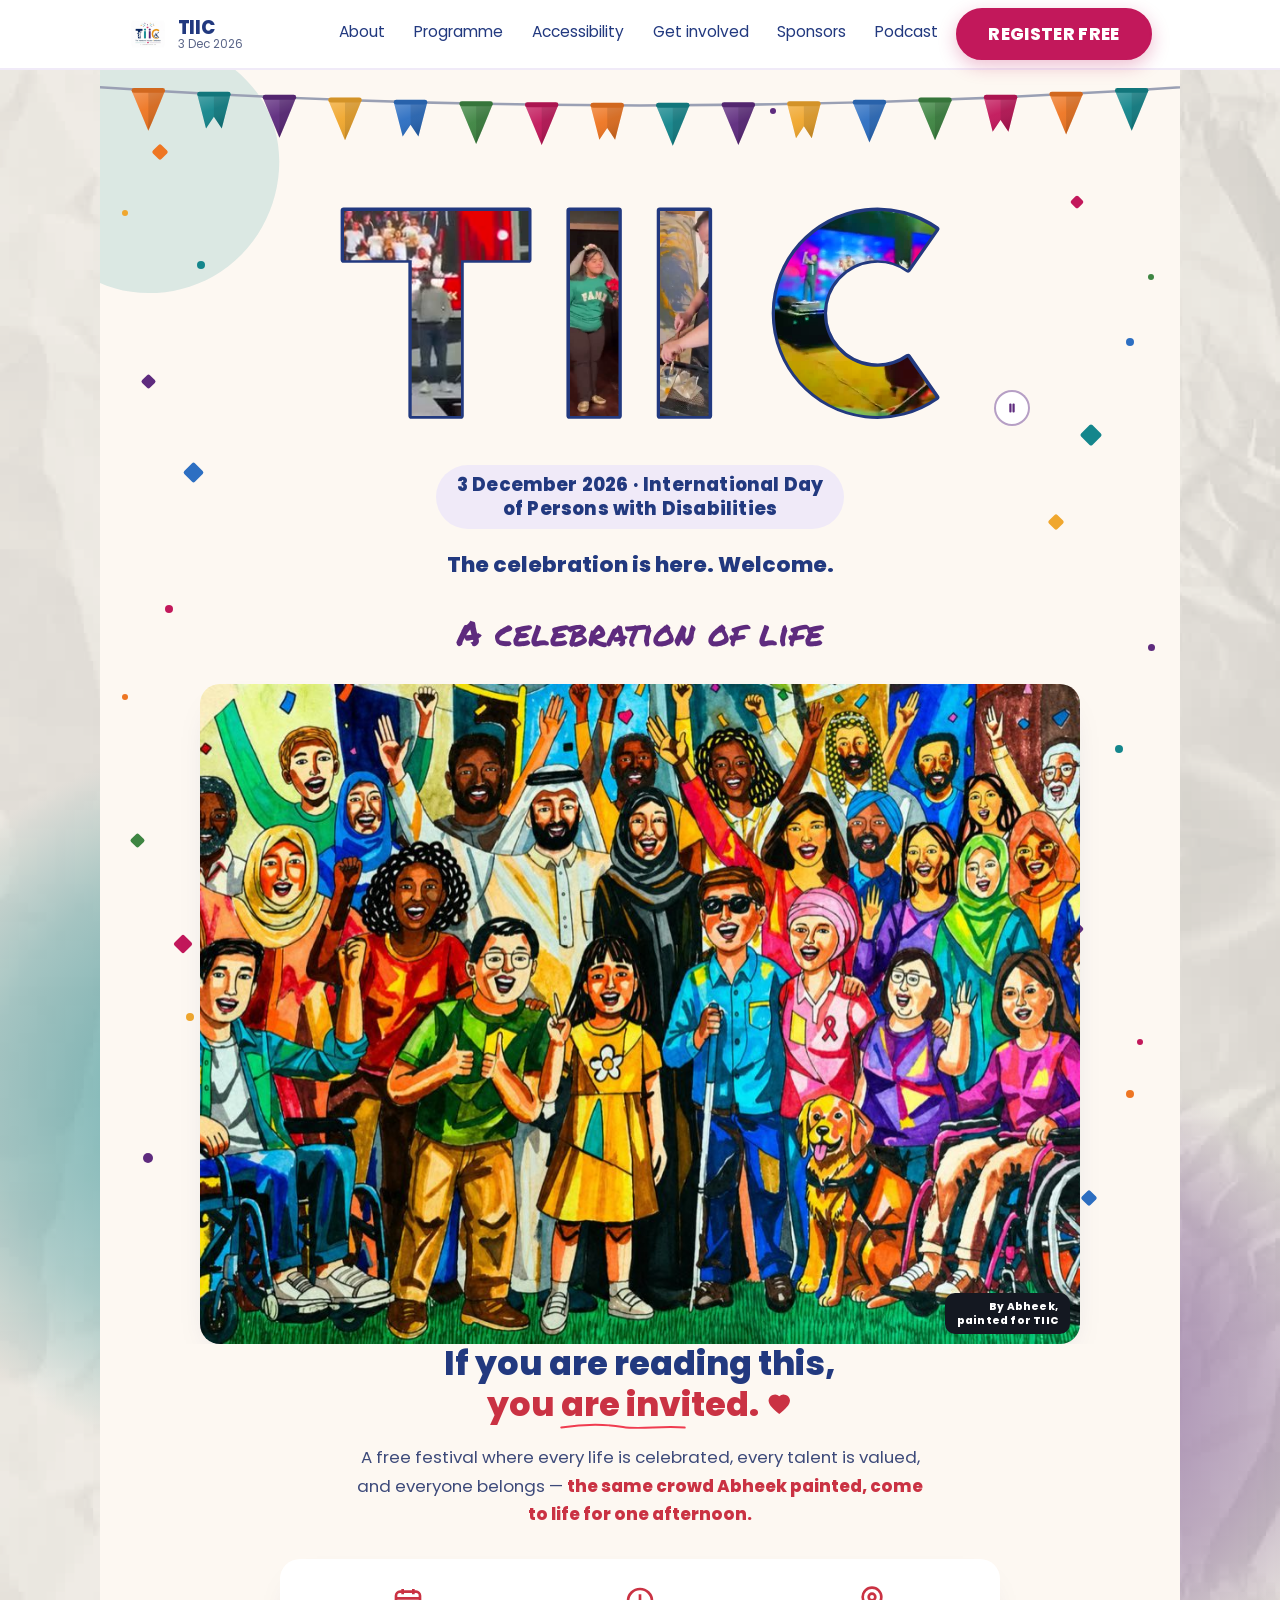
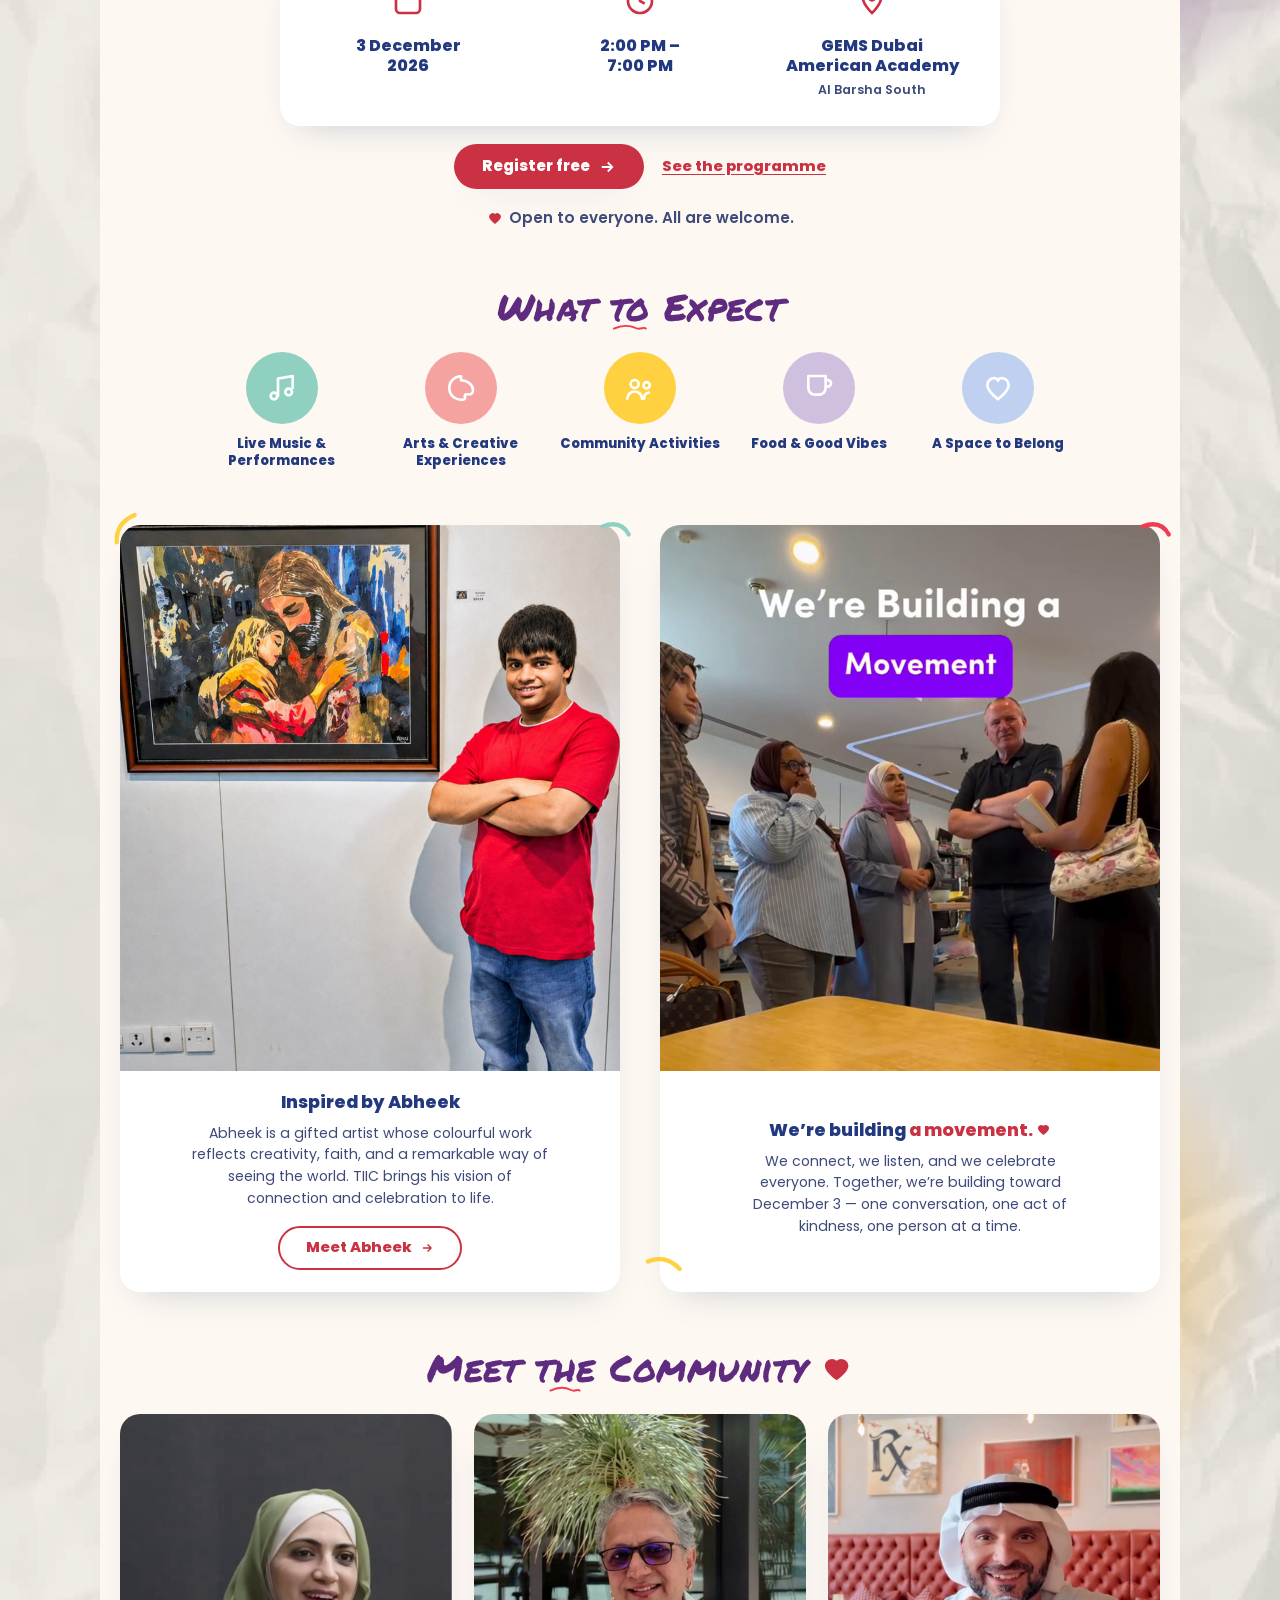
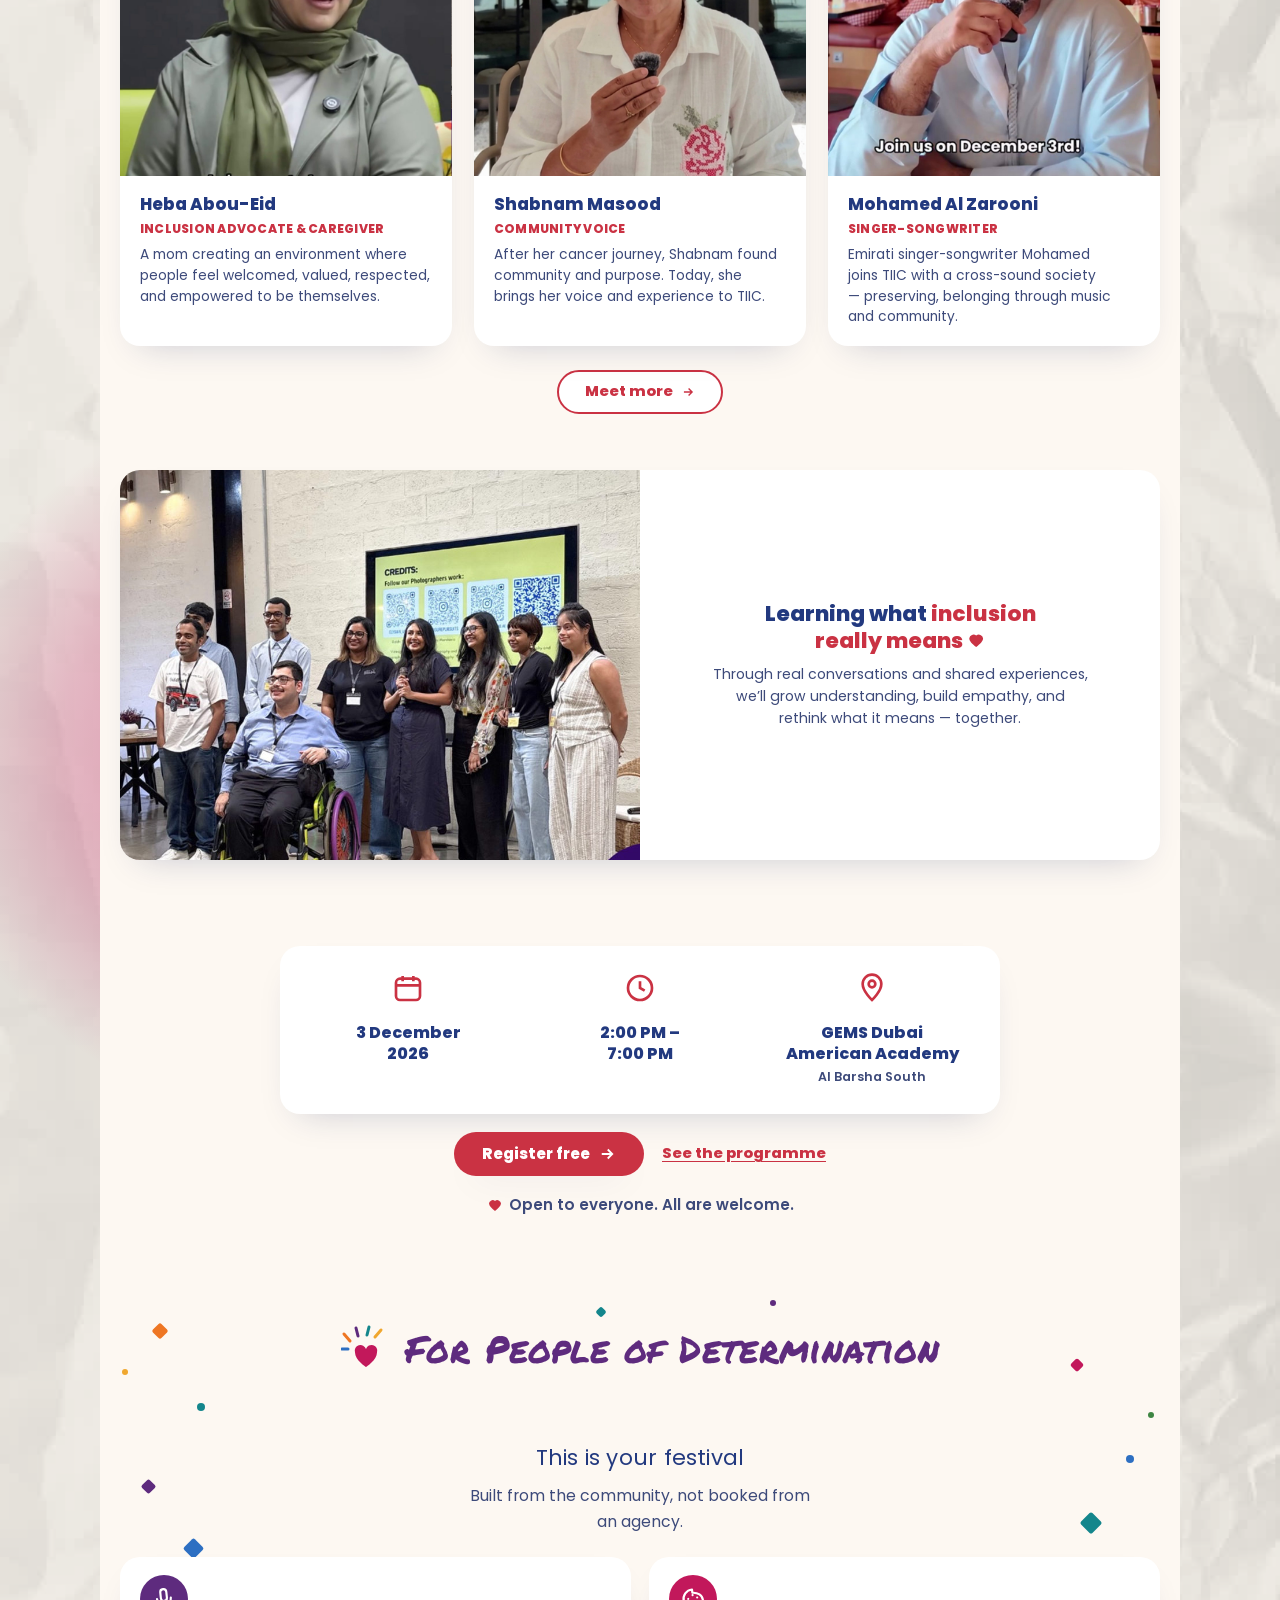
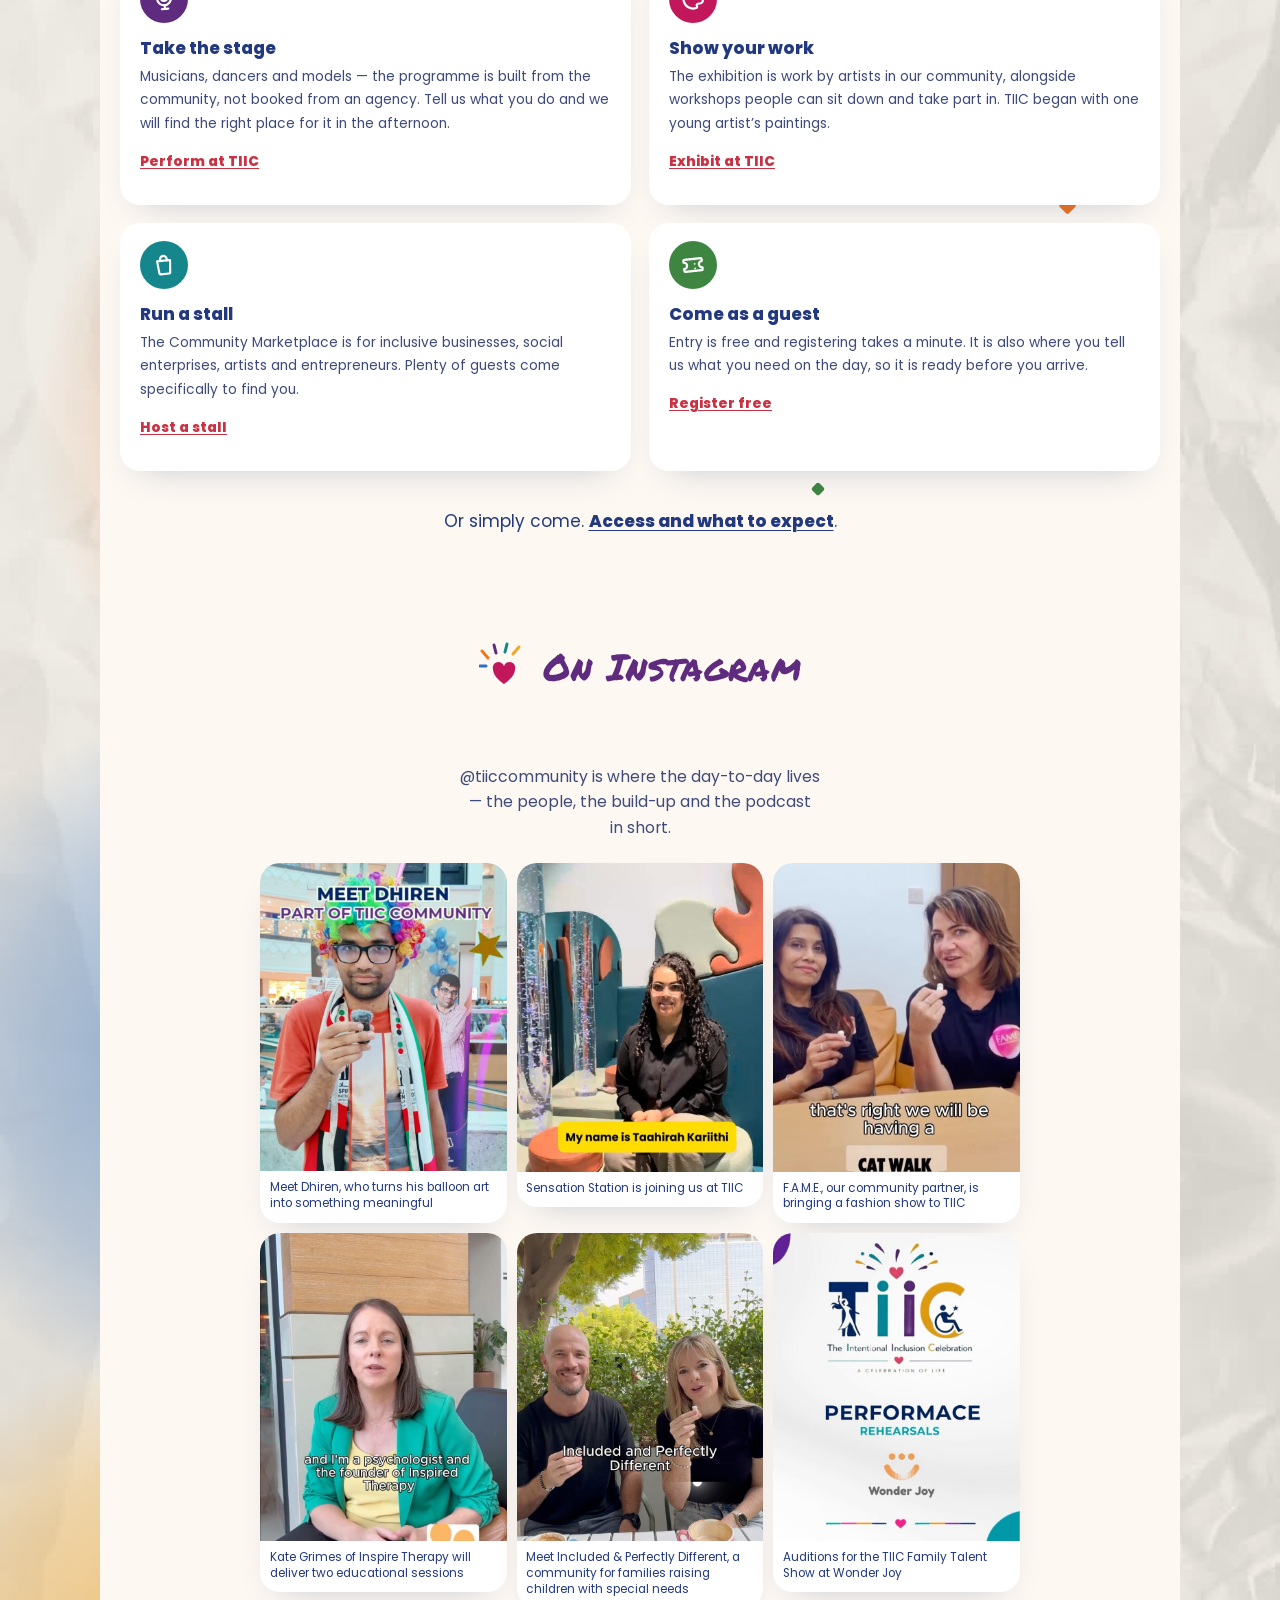
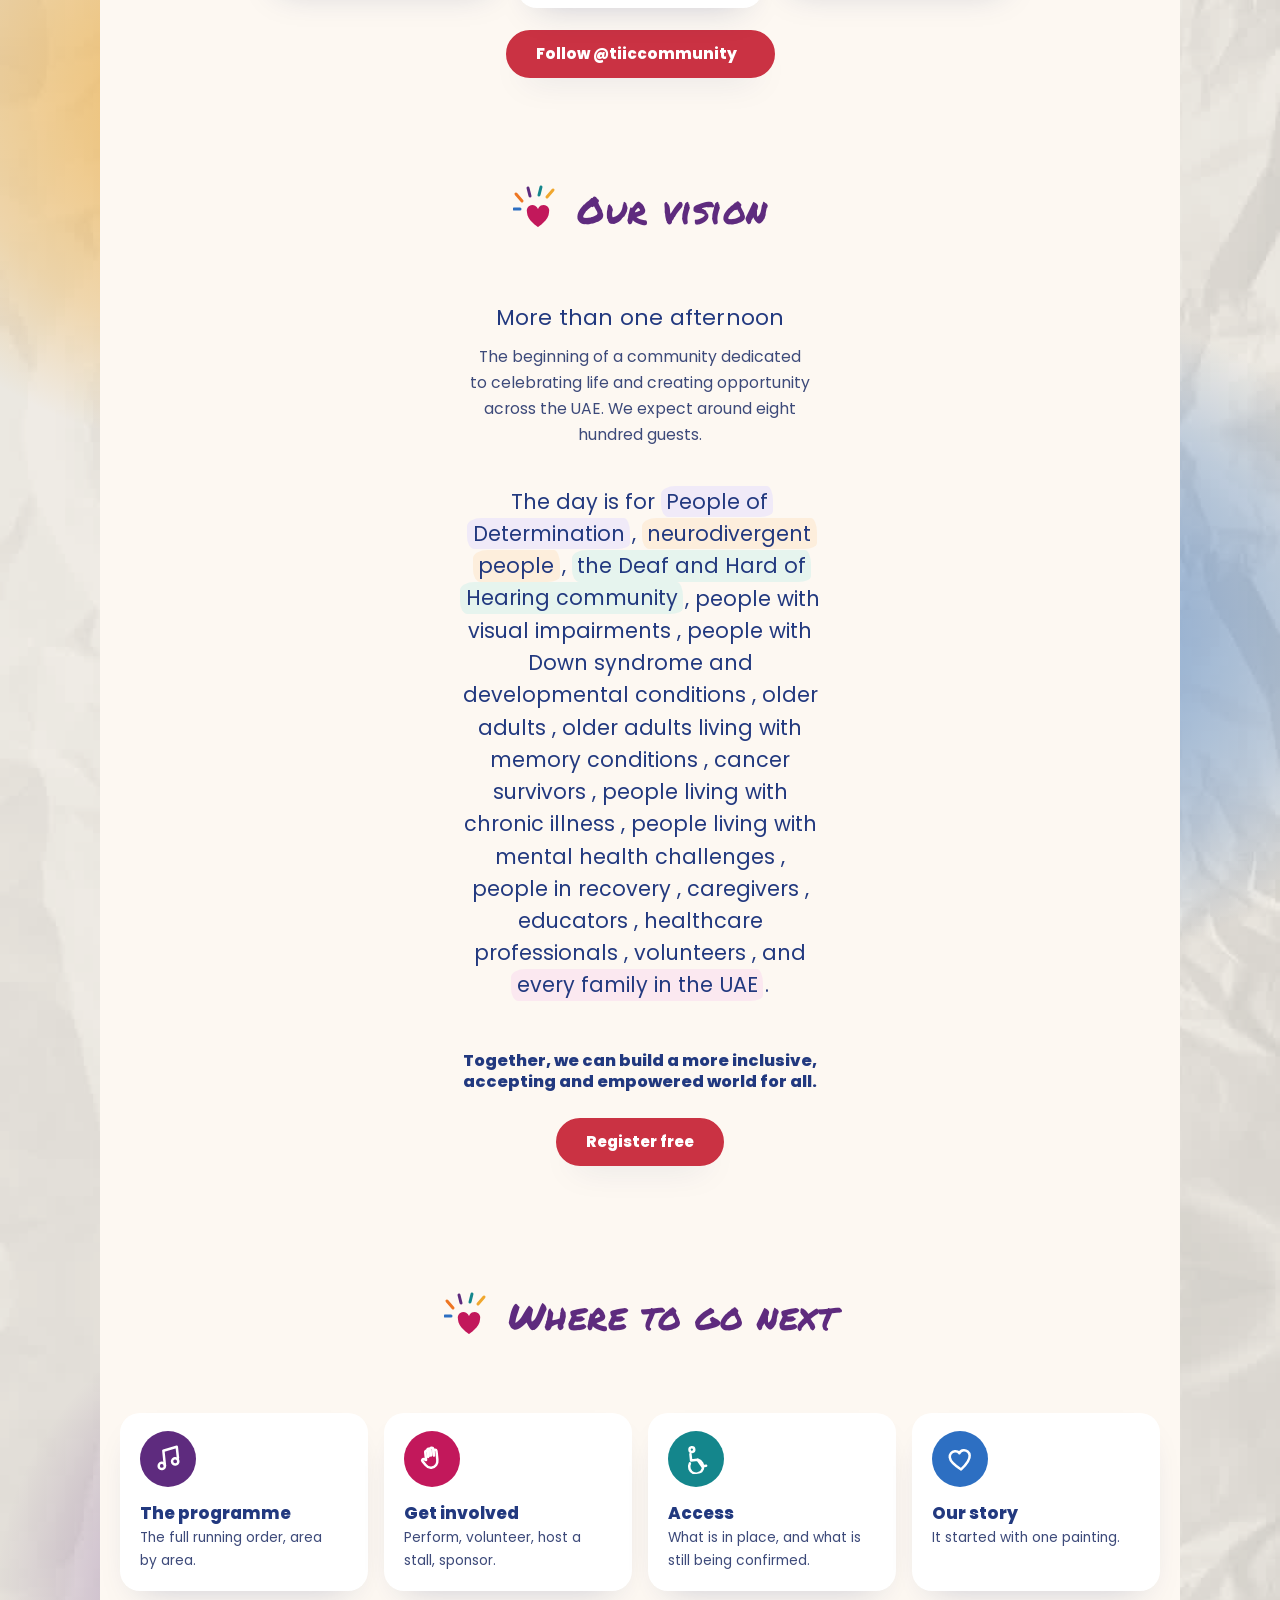
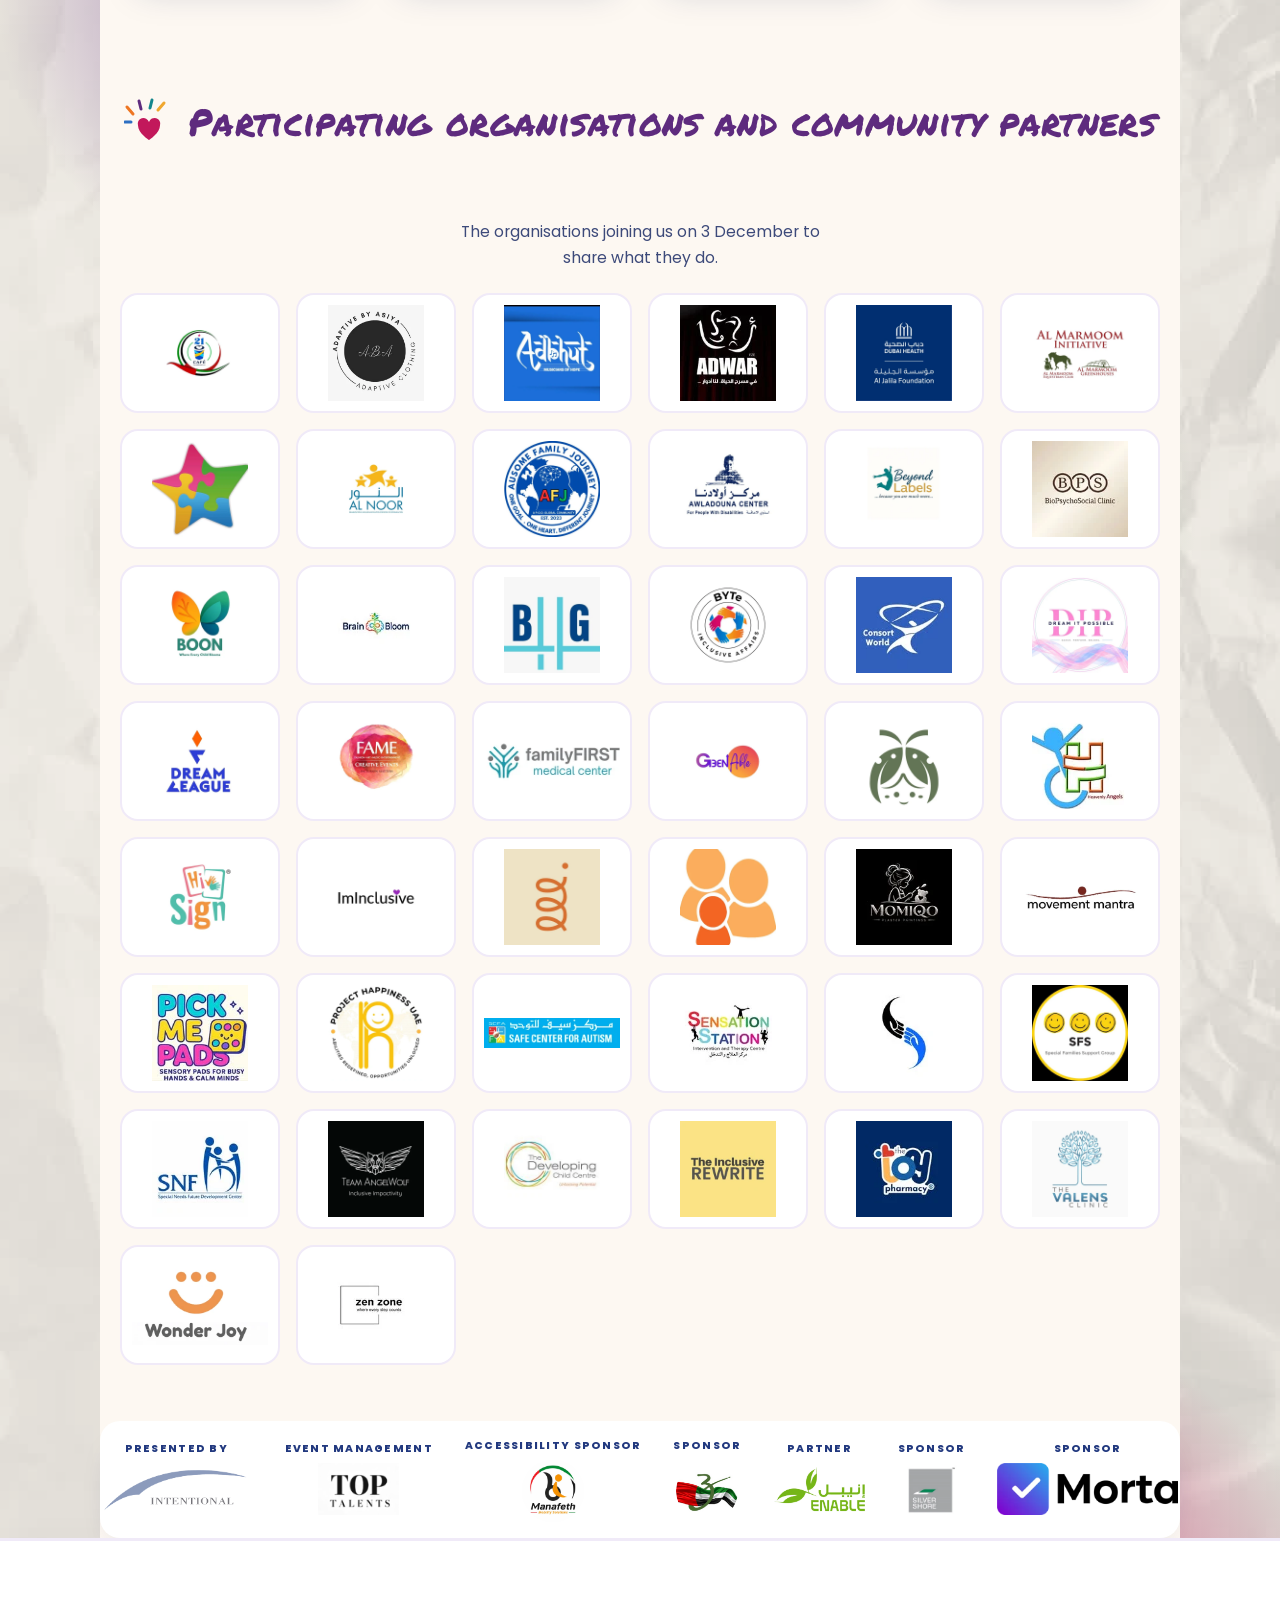
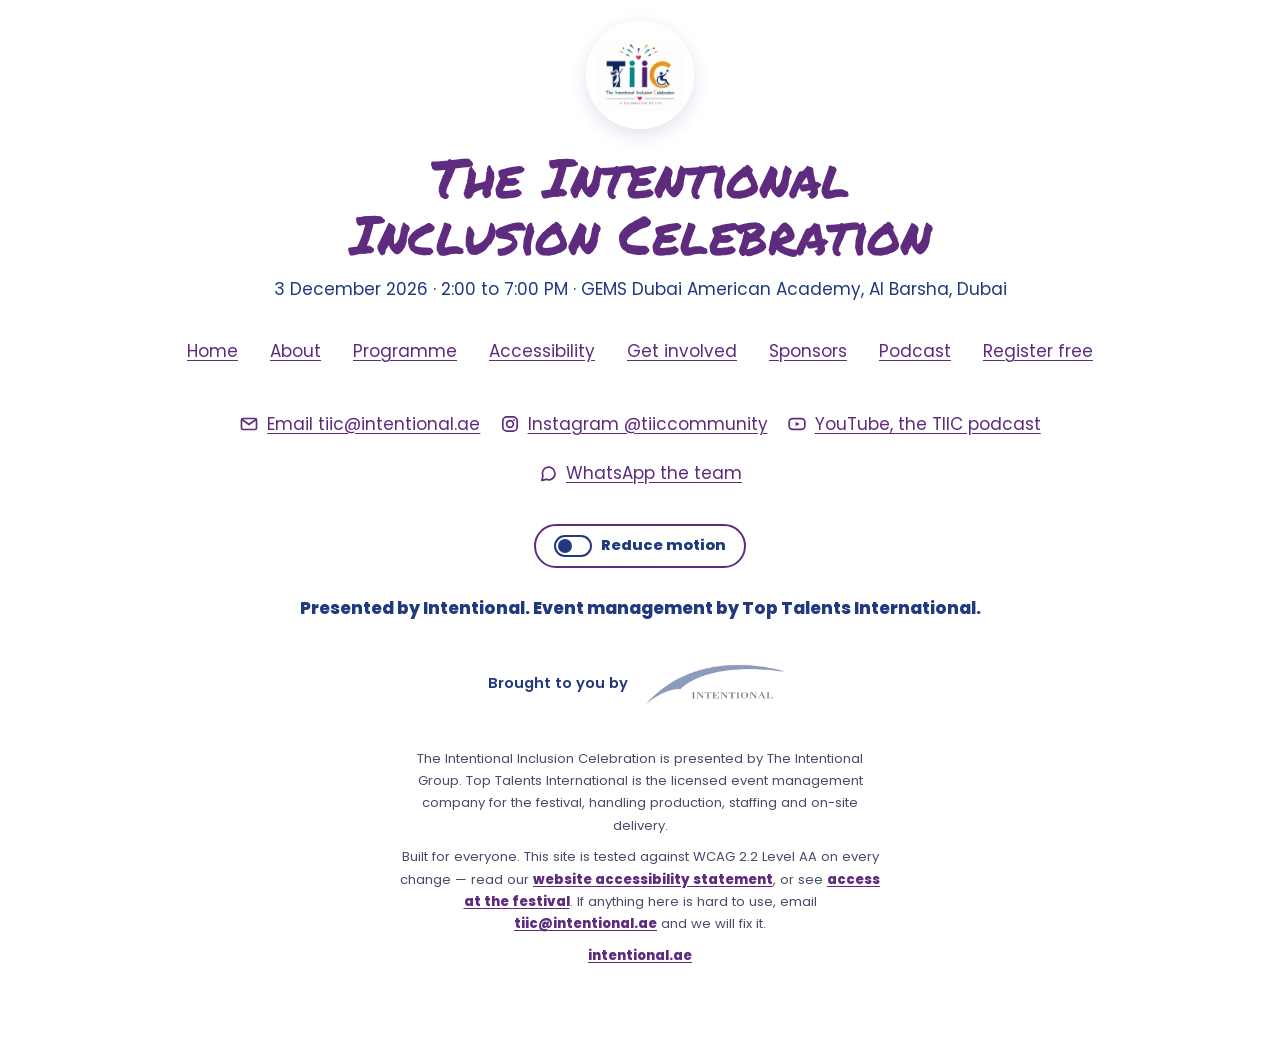
==== commit 20f7093e: "Deploy ed916b4 (2026-11-12T17:44Z)" ====
--- a/index.html
+++ b/index.html
@@ -18,10 +18,10 @@
         }
         root.setAttribute('data-motion', choice);
       })();
-    </script><link rel="stylesheet" href="/_astro/site.XFFiCOiD.css"><link rel="stylesheet" href="/_astro/BuntingCloth.DRqxM6TO.css"><style>.home .hero{padding-block:clamp(6rem,14vw,7.5rem) 0;background:none;text-align:center}.home .hero-inner{max-width:none;margin-inline:auto;padding:0 20px;background:none;box-shadow:none;border-radius:0}.home .hero-date{font-size:clamp(.95rem,3.4vw,1.15rem);padding:.5rem 1.2rem;margin-bottom:1.1rem}.home .t-wordmark-tagline{font-size:clamp(1.6rem,7vw,2.2rem);margin-bottom:0}.home .hero-figure{position:relative;max-width:none;margin:34px 0 0;border-radius:var(--h-radius);overflow:hidden;box-shadow:var(--h-shadow)}.home .hero-figure img{width:100%;height:auto;aspect-ratio:4 / 3;object-fit:cover;object-position:center 30%;border:0;border-radius:0;box-shadow:none}.home .hero-figure figcaption{position:absolute;right:10px;bottom:10px;margin:0;background:#141821;color:#fff;font-size:.64rem;font-weight:700;letter-spacing:.02em;line-height:1.35;text-align:right;padding:7px 12px;border-radius:10px}.home .h-expect{list-style:none;margin:0;padding:0;display:grid;grid-template-columns:repeat(5,1fr);gap:8px;text-align:center}@media(max-width:380px){.home .h-expect{grid-template-columns:repeat(3,1fr);row-gap:20px}}.home .h-circle{width:56px;height:56px;max-width:100%;border-radius:50%;margin:0 auto 8px;display:flex;align-items:center;justify-content:center;background:var(--c);color:#fff}.home .h-circle svg{width:24px;height:24px}.home .h-expect-label{display:block;font-size:.66rem;font-weight:700;line-height:1.25;color:var(--navy)}.home .pod-close,.home .people-more,.home .social-follow,.home .lead{text-align:center;margin-inline:auto}.home .lead{max-width:42ch}.home .pod-route,.home .next-card,.home .social-post a{--rest-tilt: rotate(0deg);background:var(--h-card);border-radius:var(--h-radius);box-shadow:var(--h-shadow)}.home .next-card:hover,.home .next-card:focus-within,.home .social-post a:hover,.home .social-post a:focus-visible{box-shadow:var(--h-shadow-lift)}.home .pod-route,.home .next-card{padding:18px 20px}.home .pod-route h3,.home .next-card h3{font-size:1.05rem}.home .pod-route p,.home .next-card p{font-size:.86rem;color:var(--h-navy-soft)}.home .pod-cta a,.home .people-more a,.home .pod-close a,.home .next-card h3 a{color:var(--navy)}.home .pod-cta a{color:var(--h-crimson-text)}.home .pod-routes,.home .next-grid{grid-template-columns:repeat(auto-fit,minmax(min(100%,210px),1fr));gap:12px;margin-top:22px}.home .social-strip{gap:10px;margin-block:22px}.home .social-caption{font-size:.74rem}.home .welcome-roll{font-size:clamp(1.05rem,4.2vw,1.3rem);max-width:28ch}.home .join-close{text-transform:none;font-size:1.02rem;font-weight:700;color:var(--navy);max-width:34ch;margin-inline:auto}.home .sponsor-banner{margin-top:56px;border:none;border-radius:var(--h-radius);box-shadow:var(--h-shadow);padding-block:16px;overflow:hidden}.home .sponsor-track{gap:2rem}@media(min-width:900px){.home>.section:has(.h-feature){grid-column:span 1;display:flex}.home>.section:has(.h-feature)>.h-feature{flex:1;display:flex;flex-direction:column}.home .h-feature .h-feature-txt{flex:1;display:flex;flex-direction:column;justify-content:center}.home .h-feature .h-btn-wrap{margin-top:auto;padding-top:12px}.home .hero-figure{max-width:880px;margin-inline:auto}.home .h-expect{max-width:880px;margin-inline:auto;gap:16px}.home .h-circle{width:72px;height:72px;margin-bottom:12px}.home .h-circle svg{width:32px;height:32px}.home .h-expect-label{font-size:.82rem}.home .pod-routes{grid-template-columns:repeat(2,minmax(0,1fr));gap:18px}.home .next-grid{grid-template-columns:repeat(4,minmax(0,1fr));gap:16px}.home .social-strip{grid-template-columns:repeat(3,minmax(0,1fr));max-width:760px;margin-inline:auto}}
-</style></head> <body> <div class="shapefields" aria-hidden="true"> <div class="shapefield shapefield--keep" style="background-image:radial-gradient(closest-side, rgba(20,134,140,0.54) 0 28%, rgba(20,134,140,0.29700000000000004) 58%, transparent 82%),radial-gradient(closest-side, rgba(240,167,46,0.62) 0 28%, rgba(240,167,46,0.341) 58%, transparent 82%);background-size:92vw 72vw,78vw 61vw;background-position:8% 10%,74% 27%;--tx:12%;--ty:-270px;--dur:17s;--dly:-3s"></div><div class="shapefield" style="background-image:radial-gradient(closest-side, rgba(94,43,126,0.51) 0 28%, rgba(94,43,126,0.2805) 58%, transparent 82%),radial-gradient(closest-side, rgba(194,24,91,0.44) 0 28%, rgba(194,24,91,0.24200000000000002) 58%, transparent 82%);background-size:86vw 67vw,96vw 75vw;background-position:88% 13%,18% 37%;--tx:-13%;--ty:250px;--dur:23s;--dly:-11s"></div><div class="shapefield shapefield--keep" style="background-image:radial-gradient(closest-side, rgba(238,118,35,0.51) 0 28%, rgba(238,118,35,0.2805) 58%, transparent 82%),radial-gradient(closest-side, rgba(45,111,194,0.44) 0 28%, rgba(45,111,194,0.24200000000000002) 58%, transparent 82%);background-size:104vw 81vw,82vw 64vw;background-position:40% 49%,92% 66%;--tx:11%;--ty:300px;--dur:14s;--dly:-17s"></div><div class="shapefield" style="background-image:radial-gradient(closest-side, rgba(240,167,46,0.56) 0 28%, rgba(240,167,46,0.30800000000000005) 58%, transparent 82%),radial-gradient(closest-side, rgba(62,133,66,0.44) 0 28%, rgba(62,133,66,0.24200000000000002) 58%, transparent 82%);background-size:90vw 70vw,88vw 69vw;background-position:4% 61%,62% 80%;--tx:-12%;--ty:-285px;--dur:26s;--dly:-8s"></div><div class="shapefield" style="background-image:radial-gradient(closest-side, rgba(94,43,126,0.44) 0 28%, rgba(94,43,126,0.24200000000000002) 58%, transparent 82%),radial-gradient(closest-side, rgba(194,24,91,0.49) 0 28%, rgba(194,24,91,0.2695) 58%, transparent 82%);background-size:84vw 66vw,94vw 73vw;background-position:26% 75%,80% 91%;--tx:13%;--ty:235px;--dur:20s;--dly:-21s"></div><div class="shapefield" style="background-image:radial-gradient(closest-side, rgba(62,133,66,0.4) 0 28%, rgba(62,133,66,0.22000000000000003) 58%, transparent 82%),radial-gradient(closest-side, rgba(45,111,194,0.44) 0 28%, rgba(45,111,194,0.24200000000000002) 58%, transparent 82%);background-size:98vw 76vw,92vw 72vw;background-position:56% 20%,10% 55%;--tx:-11%;--ty:265px;--dur:19s;--dly:-14s"></div> </div> <a class="skip-link" href="#main-content">Skip to content</a> <header class="site-header"> <div class="wrap site-header-inner"> <a class="brand" href="/" aria-label="The Intentional Inclusion Celebration, home"> <img class="brand-badge" src="/favicon.png" width="512" height="512" alt=""> <span class="brand-text"> <span class="brand-name">TIIC</span> <span class="brand-date">3 Dec 2026</span> </span> </a> <button class="nav-toggle" type="button" aria-expanded="false" aria-controls="primary-nav" hidden> <span class="nav-toggle-bars" aria-hidden="true"><span></span><span></span><span></span></span>
+    </script><link rel="stylesheet" href="/_astro/tiic.rwm_xhSe.css"><link rel="stylesheet" href="/_astro/BuntingCloth.BaNbUv2J.css"><style>.home .hero{text-align:center;background:0 0;padding-block:clamp(6rem,14vw,7.5rem) 0}.home .hero-inner{max-width:none;box-shadow:none;background:0 0;border-radius:0;margin-inline:auto;padding:0 20px}.home .hero-date{margin-bottom:1.1rem;padding:.5rem 1.2rem;font-size:clamp(.95rem,3.4vw,1.15rem)}.home .t-wordmark-tagline{margin-bottom:0;font-size:clamp(1.6rem,7vw,2.2rem)}.home .hero-figure{border-radius:var(--h-radius);max-width:none;box-shadow:var(--h-shadow);margin:34px 0 0;position:relative;overflow:hidden}.home .hero-figure img{aspect-ratio:4/3;object-fit:cover;object-position:center 30%;width:100%;height:auto;box-shadow:none;border:0;border-radius:0}.home .hero-figure figcaption{color:#fff;letter-spacing:.02em;text-align:right;background:#141821;border-radius:10px;margin:0;padding:7px 12px;font-size:.64rem;font-weight:700;line-height:1.35;position:absolute;bottom:10px;right:10px}.home .h-expect{text-align:center;grid-template-columns:repeat(5,1fr);gap:8px;margin:0;padding:0;list-style:none;display:grid}@media (width<=380px){.home .h-expect{grid-template-columns:repeat(3,1fr);row-gap:20px}}.home .h-circle{background:var(--c);color:#fff;border-radius:50%;justify-content:center;align-items:center;width:56px;max-width:100%;height:56px;margin:0 auto 8px;display:flex}.home .h-circle svg{width:24px;height:24px}.home .h-expect-label{color:var(--navy);font-size:.66rem;font-weight:700;line-height:1.25;display:block}.home .pod-close,.home .people-more,.home .social-follow,.home .lead{text-align:center;margin-inline:auto}.home .lead{max-width:42ch}.home .pod-route,.home .next-card,.home .social-post a{--rest-tilt:rotate(0deg);background:var(--h-card);border-radius:var(--h-radius);box-shadow:var(--h-shadow)}.home .next-card:hover,.home .next-card:focus-within,.home .social-post a:hover,.home .social-post a:focus-visible{box-shadow:var(--h-shadow-lift)}.home .pod-route,.home .next-card{padding:18px 20px}.home .pod-route h3,.home .next-card h3{font-size:1.05rem}.home .pod-route p,.home .next-card p{color:var(--h-navy-soft);font-size:.86rem}.home .pod-cta a,.home .people-more a,.home .pod-close a,.home .next-card h3 a{color:var(--navy)}.home .pod-cta a{color:var(--h-crimson-text)}.home .pod-routes,.home .next-grid{grid-template-columns:repeat(auto-fit,minmax(min(100%,210px),1fr));gap:12px;margin-top:22px}.home .social-strip{gap:10px;margin-block:22px}.home .social-caption{font-size:.74rem}.home .welcome-roll{max-width:28ch;font-size:clamp(1.05rem,4.2vw,1.3rem)}.home .join-close{text-transform:none;color:var(--navy);max-width:34ch;margin-inline:auto;font-size:1.02rem;font-weight:700}.home .sponsor-banner{border-radius:var(--h-radius);box-shadow:var(--h-shadow);border:none;margin-top:56px;padding-block:16px;overflow:hidden}.home .sponsor-track{gap:2rem}@media (width>=900px){.home>.section:has(.h-feature){grid-column:span 1;display:flex}.home>.section:has(.h-feature)>.h-feature{flex-direction:column;flex:1;display:flex}.home .h-feature .h-feature-txt{flex-direction:column;flex:1;justify-content:center;display:flex}.home .h-feature .h-btn-wrap{margin-top:auto;padding-top:12px}.home .hero-figure{max-width:880px;margin-inline:auto}.home .h-expect{gap:16px;max-width:880px;margin-inline:auto}.home .h-circle{width:72px;height:72px;margin-bottom:12px}.home .h-circle svg{width:32px;height:32px}.home .h-expect-label{font-size:.82rem}.home .pod-routes{grid-template-columns:repeat(2,minmax(0,1fr));gap:18px}.home .next-grid{grid-template-columns:repeat(4,minmax(0,1fr));gap:16px}.home .social-strip{grid-template-columns:repeat(3,minmax(0,1fr));max-width:760px;margin-inline:auto}}
+</style></head> <body>  <div class="shapefields" aria-hidden="true"> <div class="shapefield shapefield--keep" style="background-image:radial-gradient(closest-side, rgba(20,134,140,0.54) 0 28%, rgba(20,134,140,0.29700000000000004) 58%, transparent 82%),radial-gradient(closest-side, rgba(240,167,46,0.62) 0 28%, rgba(240,167,46,0.341) 58%, transparent 82%);background-size:92vw 72vw,78vw 61vw;background-position:8% 10%,74% 27%;--tx:12%;--ty:-270px;--dur:17s;--dly:-3s"></div><div class="shapefield" style="background-image:radial-gradient(closest-side, rgba(94,43,126,0.51) 0 28%, rgba(94,43,126,0.2805) 58%, transparent 82%),radial-gradient(closest-side, rgba(194,24,91,0.44) 0 28%, rgba(194,24,91,0.24200000000000002) 58%, transparent 82%);background-size:86vw 67vw,96vw 75vw;background-position:88% 13%,18% 37%;--tx:-13%;--ty:250px;--dur:23s;--dly:-11s"></div><div class="shapefield shapefield--keep" style="background-image:radial-gradient(closest-side, rgba(238,118,35,0.51) 0 28%, rgba(238,118,35,0.2805) 58%, transparent 82%),radial-gradient(closest-side, rgba(45,111,194,0.44) 0 28%, rgba(45,111,194,0.24200000000000002) 58%, transparent 82%);background-size:104vw 81vw,82vw 64vw;background-position:40% 49%,92% 66%;--tx:11%;--ty:300px;--dur:14s;--dly:-17s"></div><div class="shapefield" style="background-image:radial-gradient(closest-side, rgba(240,167,46,0.56) 0 28%, rgba(240,167,46,0.30800000000000005) 58%, transparent 82%),radial-gradient(closest-side, rgba(62,133,66,0.44) 0 28%, rgba(62,133,66,0.24200000000000002) 58%, transparent 82%);background-size:90vw 70vw,88vw 69vw;background-position:4% 61%,62% 80%;--tx:-12%;--ty:-285px;--dur:26s;--dly:-8s"></div><div class="shapefield" style="background-image:radial-gradient(closest-side, rgba(94,43,126,0.44) 0 28%, rgba(94,43,126,0.24200000000000002) 58%, transparent 82%),radial-gradient(closest-side, rgba(194,24,91,0.49) 0 28%, rgba(194,24,91,0.2695) 58%, transparent 82%);background-size:84vw 66vw,94vw 73vw;background-position:26% 75%,80% 91%;--tx:13%;--ty:235px;--dur:20s;--dly:-21s"></div><div class="shapefield" style="background-image:radial-gradient(closest-side, rgba(62,133,66,0.4) 0 28%, rgba(62,133,66,0.22000000000000003) 58%, transparent 82%),radial-gradient(closest-side, rgba(45,111,194,0.44) 0 28%, rgba(45,111,194,0.24200000000000002) 58%, transparent 82%);background-size:98vw 76vw,92vw 72vw;background-position:56% 20%,10% 55%;--tx:-11%;--ty:265px;--dur:19s;--dly:-14s"></div> </div> <a class="skip-link" href="#main-content">Skip to content</a> <header class="site-header"> <div class="wrap site-header-inner"> <a class="brand" href="/" aria-label="The Intentional Inclusion Celebration, home"> <img class="brand-badge" src="/favicon.png" width="512" height="512" alt=""> <span class="brand-text"> <span class="brand-name">TIIC</span> <span class="brand-date">3 Dec 2026</span> </span> </a> <button class="nav-toggle" type="button" aria-expanded="false" aria-controls="primary-nav" hidden> <span class="nav-toggle-bars" aria-hidden="true"><span></span><span></span><span></span></span>
 Menu
-</button> <nav id="primary-nav" class="primary-nav" aria-label="Primary"> <ul> <li> <a href="/about/"> About </a> </li><li> <a href="/programme/"> Programme </a> </li><li> <a href="/accessibility/"> Accessibility </a> </li><li> <a href="/get-involved/"> Get involved </a> </li><li> <a href="/sponsors/"> Sponsors </a> </li><li> <a href="/podcast/"> Podcast </a> </li> <li class="nav-cta-item"> <a class="btn btn--sm" href="/register/"> Register free </a> </li> </ul> </nav> </div> </header> <script type="module">const n=document.querySelector(".nav-toggle"),d=document.getElementById("primary-nav"),a=document.querySelector(".site-header");if(n&&d&&a){n.hidden=!1,a.classList.add("has-toggle");const s=()=>window.matchMedia("(max-width: 899px)").matches,t=e=>{n.setAttribute("aria-expanded",String(e)),a.classList.toggle("nav-open",e)};n.addEventListener("click",()=>{t(n.getAttribute("aria-expanded")!=="true")}),document.addEventListener("keydown",e=>{e.key==="Escape"&&n.getAttribute("aria-expanded")==="true"&&(t(!1),n.focus())}),a.addEventListener("focusout",e=>{if(!s())return;const i=e.relatedTarget;i&&a.contains(i)||t(!1)}),window.matchMedia("(max-width: 899px)").addEventListener("change",()=>t(!1))}if(a){const s=a;let t=!1;const e=()=>{t=!1,s.classList.toggle("is-stuck",window.scrollY>8)};window.addEventListener("scroll",()=>{t||(t=!0,requestAnimationFrame(e))},{passive:!0}),e()}</script>  <main id="main-content" class="v2 home"> <!-- ===================== HERO ===================== --> <div class="hero"> <div class="bunting bunting--rich" aria-hidden="true"> <svg viewBox="0 0 1200 120" preserveAspectRatio="xMidYMin slice" xmlns="http://www.w3.org/2000/svg"> <defs>  <linearGradient id="sheen" x1="0" y1="0" x2="0.35" y2="1"> <stop offset="0%" stop-color="#fff" stop-opacity="0.26"></stop> <stop offset="55%" stop-color="#fff" stop-opacity="0.04"></stop> <stop offset="100%" stop-color="#000" stop-opacity="0.10"></stop> </linearGradient> </defs> <path d="M0 14 Q600 58 1200 14" fill="none" stroke="#9aa0b4" stroke-width="2.5" stroke-linecap="round"></path> <g style="--sway-delay:0ms"> <path d="M16.333333333333336,16.376543209876544 L50.333333333333336,16.376543209876544 Q40.333333333333336,41.376543209876544 33.333333333333336,57.376543209876544 Q26.333333333333336,41.376543209876544 Z" fill="#C2185B"></path> <path d="M16.333333333333336,16.376543209876544 L50.333333333333336,16.376543209876544 Q40.333333333333336,41.376543209876544 33.333333333333336,57.376543209876544 Q26.333333333333336,41.376543209876544 Z" fill="url(#sheen)"></path> <path d="M33.333333333333336,16.376543209876544 L50.333333333333336,16.376543209876544 Q40.333333333333336,41.376543209876544 33.333333333333336,57.376543209876544 Z" fill="#000" opacity="0.10"></path> <rect x="16.333333333333336" y="13.876543209876544" width="34" height="5" rx="2.5" fill="#C2185B"></rect> <rect x="16.333333333333336" y="13.876543209876544" width="34" height="5" rx="2.5" fill="#000" opacity="0.12"></rect> </g><g style="--sway-delay:95ms"> <path d="M83,20.72222222222222 L117,20.72222222222222 Q107,45.72222222222222 100,61.72222222222222 Q93,45.72222222222222 Z" fill="#EE7623"></path> <path d="M83,20.72222222222222 L117,20.72222222222222 Q107,45.72222222222222 100,61.72222222222222 Q93,45.72222222222222 Z" fill="url(#sheen)"></path> <path d="M100,20.72222222222222 L117,20.72222222222222 Q107,45.72222222222222 100,61.72222222222222 Z" fill="#000" opacity="0.10"></path> <rect x="83" y="18.22222222222222" width="34" height="5" rx="2.5" fill="#EE7623"></rect> <rect x="83" y="18.22222222222222" width="34" height="5" rx="2.5" fill="#000" opacity="0.12"></rect> </g><g style="--sway-delay:190ms"> <path d="M149.66666666666669,24.524691358024693 L183.66666666666669,24.524691358024693 L174.66666666666669,59.5246913580247 L166.66666666666669,47.5246913580247 L158.66666666666669,59.5246913580247 Z" fill="#14868C"></path> <path d="M149.66666666666669,24.524691358024693 L183.66666666666669,24.524691358024693 L174.66666666666669,59.5246913580247 L166.66666666666669,47.5246913580247 L158.66666666666669,59.5246913580247 Z" fill="url(#sheen)"></path> <path d="M166.66666666666669,24.524691358024693 L183.66666666666669,24.524691358024693 L174.66666666666669,59.5246913580247 L166.66666666666669,47.5246913580247 Z" fill="#000" opacity="0.10"></path> <rect x="149.66666666666669" y="22.024691358024693" width="34" height="5" rx="2.5" fill="#14868C"></rect> <rect x="149.66666666666669" y="22.024691358024693" width="34" height="5" rx="2.5" fill="#000" opacity="0.12"></rect> </g><g style="--sway-delay:285ms"> <path d="M216.33333333333334,27.78395061728395 L250.33333333333334,27.78395061728395 Q240.33333333333334,52.78395061728395 233.33333333333334,68.78395061728395 Q226.33333333333334,52.78395061728395 Z" fill="#5E2B7E"></path> <path d="M216.33333333333334,27.78395061728395 L250.33333333333334,27.78395061728395 Q240.33333333333334,52.78395061728395 233.33333333333334,68.78395061728395 Q226.33333333333334,52.78395061728395 Z" fill="url(#sheen)"></path> <path d="M233.33333333333334,27.78395061728395 L250.33333333333334,27.78395061728395 Q240.33333333333334,52.78395061728395 233.33333333333334,68.78395061728395 Z" fill="#000" opacity="0.10"></path> <rect x="216.33333333333334" y="25.28395061728395" width="34" height="5" rx="2.5" fill="#5E2B7E"></rect> <rect x="216.33333333333334" y="25.28395061728395" width="34" height="5" rx="2.5" fill="#000" opacity="0.12"></rect> </g><g style="--sway-delay:380ms"> <path d="M283,30.5 L317,30.5 Q307,55.5 300,71.5 Q293,55.5 Z" fill="#F0A72E"></path> <path d="M283,30.5 L317,30.5 Q307,55.5 300,71.5 Q293,55.5 Z" fill="url(#sheen)"></path> <path d="M300,30.5 L317,30.5 Q307,55.5 300,71.5 Z" fill="#000" opacity="0.10"></path> <rect x="283" y="28" width="34" height="5" rx="2.5" fill="#F0A72E"></rect> <rect x="283" y="28" width="34" height="5" rx="2.5" fill="#000" opacity="0.12"></rect> </g><g style="--sway-delay:475ms"> <path d="M349.6666666666667,32.67283950617284 L383.6666666666667,32.67283950617284 L374.6666666666667,67.67283950617283 L366.6666666666667,55.67283950617284 L358.6666666666667,67.67283950617283 Z" fill="#2D6FC2"></path> <path d="M349.6666666666667,32.67283950617284 L383.6666666666667,32.67283950617284 L374.6666666666667,67.67283950617283 L366.6666666666667,55.67283950617284 L358.6666666666667,67.67283950617283 Z" fill="url(#sheen)"></path> <path d="M366.6666666666667,32.67283950617284 L383.6666666666667,32.67283950617284 L374.6666666666667,67.67283950617283 L366.6666666666667,55.67283950617284 Z" fill="#000" opacity="0.10"></path> <rect x="349.6666666666667" y="30.172839506172842" width="34" height="5" rx="2.5" fill="#2D6FC2"></rect> <rect x="349.6666666666667" y="30.172839506172842" width="34" height="5" rx="2.5" fill="#000" opacity="0.12"></rect> </g><g style="--sway-delay:570ms"> <path d="M416.3333333333333,34.30246913580247 L450.3333333333333,34.30246913580247 Q440.3333333333333,59.30246913580247 433.3333333333333,75.30246913580247 Q426.3333333333333,59.30246913580247 Z" fill="#3E8542"></path> <path d="M416.3333333333333,34.30246913580247 L450.3333333333333,34.30246913580247 Q440.3333333333333,59.30246913580247 433.3333333333333,75.30246913580247 Q426.3333333333333,59.30246913580247 Z" fill="url(#sheen)"></path> <path d="M433.3333333333333,34.30246913580247 L450.3333333333333,34.30246913580247 Q440.3333333333333,59.30246913580247 433.3333333333333,75.30246913580247 Z" fill="#000" opacity="0.10"></path> <rect x="416.3333333333333" y="31.80246913580247" width="34" height="5" rx="2.5" fill="#3E8542"></rect> <rect x="416.3333333333333" y="31.80246913580247" width="34" height="5" rx="2.5" fill="#000" opacity="0.12"></rect> </g><g style="--sway-delay:665ms"> <path d="M483,35.388888888888886 L517,35.388888888888886 Q507,60.388888888888886 500,76.38888888888889 Q493,60.388888888888886 Z" fill="#C2185B"></path> <path d="M483,35.388888888888886 L517,35.388888888888886 Q507,60.388888888888886 500,76.38888888888889 Q493,60.388888888888886 Z" fill="url(#sheen)"></path> <path d="M500,35.388888888888886 L517,35.388888888888886 Q507,60.388888888888886 500,76.38888888888889 Z" fill="#000" opacity="0.10"></path> <rect x="483" y="32.888888888888886" width="34" height="5" rx="2.5" fill="#C2185B"></rect> <rect x="483" y="32.888888888888886" width="34" height="5" rx="2.5" fill="#000" opacity="0.12"></rect> </g><g style="--sway-delay:760ms"> <path d="M549.6666666666667,35.932098765432094 L583.6666666666667,35.932098765432094 L574.6666666666667,70.9320987654321 L566.6666666666667,58.932098765432094 L558.6666666666667,70.9320987654321 Z" fill="#EE7623"></path> <path d="M549.6666666666667,35.932098765432094 L583.6666666666667,35.932098765432094 L574.6666666666667,70.9320987654321 L566.6666666666667,58.932098765432094 L558.6666666666667,70.9320987654321 Z" fill="url(#sheen)"></path> <path d="M566.6666666666667,35.932098765432094 L583.6666666666667,35.932098765432094 L574.6666666666667,70.9320987654321 L566.6666666666667,58.932098765432094 Z" fill="#000" opacity="0.10"></path> <rect x="549.6666666666667" y="33.432098765432094" width="34" height="5" rx="2.5" fill="#EE7623"></rect> <rect x="549.6666666666667" y="33.432098765432094" width="34" height="5" rx="2.5" fill="#000" opacity="0.12"></rect> </g><g style="--sway-delay:855ms"> <path d="M616.3333333333334,35.9320987654321 L650.3333333333334,35.9320987654321 Q640.3333333333334,60.9320987654321 633.3333333333334,76.9320987654321 Q626.3333333333334,60.9320987654321 Z" fill="#14868C"></path> <path d="M616.3333333333334,35.9320987654321 L650.3333333333334,35.9320987654321 Q640.3333333333334,60.9320987654321 633.3333333333334,76.9320987654321 Q626.3333333333334,60.9320987654321 Z" fill="url(#sheen)"></path> <path d="M633.3333333333334,35.9320987654321 L650.3333333333334,35.9320987654321 Q640.3333333333334,60.9320987654321 633.3333333333334,76.9320987654321 Z" fill="#000" opacity="0.10"></path> <rect x="616.3333333333334" y="33.4320987654321" width="34" height="5" rx="2.5" fill="#14868C"></rect> <rect x="616.3333333333334" y="33.4320987654321" width="34" height="5" rx="2.5" fill="#000" opacity="0.12"></rect> </g><g style="--sway-delay:950ms"> <path d="M683.0000000000001,35.388888888888886 L717.0000000000001,35.388888888888886 Q707.0000000000001,60.388888888888886 700.0000000000001,76.38888888888889 Q693.0000000000001,60.388888888888886 Z" fill="#5E2B7E"></path> <path d="M683.0000000000001,35.388888888888886 L717.0000000000001,35.388888888888886 Q707.0000000000001,60.388888888888886 700.0000000000001,76.38888888888889 Q693.0000000000001,60.388888888888886 Z" fill="url(#sheen)"></path> <path d="M700.0000000000001,35.388888888888886 L717.0000000000001,35.388888888888886 Q707.0000000000001,60.388888888888886 700.0000000000001,76.38888888888889 Z" fill="#000" opacity="0.10"></path> <rect x="683.0000000000001" y="32.888888888888886" width="34" height="5" rx="2.5" fill="#5E2B7E"></rect> <rect x="683.0000000000001" y="32.888888888888886" width="34" height="5" rx="2.5" fill="#000" opacity="0.12"></rect> </g><g style="--sway-delay:1045ms"> <path d="M749.6666666666667,34.30246913580247 L783.6666666666667,34.30246913580247 L774.6666666666667,69.30246913580247 L766.6666666666667,57.30246913580247 L758.6666666666667,69.30246913580247 Z" fill="#F0A72E"></path> <path d="M749.6666666666667,34.30246913580247 L783.6666666666667,34.30246913580247 L774.6666666666667,69.30246913580247 L766.6666666666667,57.30246913580247 L758.6666666666667,69.30246913580247 Z" fill="url(#sheen)"></path> <path d="M766.6666666666667,34.30246913580247 L783.6666666666667,34.30246913580247 L774.6666666666667,69.30246913580247 L766.6666666666667,57.30246913580247 Z" fill="#000" opacity="0.10"></path> <rect x="749.6666666666667" y="31.80246913580247" width="34" height="5" rx="2.5" fill="#F0A72E"></rect> <rect x="749.6666666666667" y="31.80246913580247" width="34" height="5" rx="2.5" fill="#000" opacity="0.12"></rect> </g><g style="--sway-delay:1140ms"> <path d="M816.3333333333334,32.672839506172835 L850.3333333333334,32.672839506172835 Q840.3333333333334,57.672839506172835 833.3333333333334,73.67283950617283 Q826.3333333333334,57.672839506172835 Z" fill="#2D6FC2"></path> <path d="M816.3333333333334,32.672839506172835 L850.3333333333334,32.672839506172835 Q840.3333333333334,57.672839506172835 833.3333333333334,73.67283950617283 Q826.3333333333334,57.672839506172835 Z" fill="url(#sheen)"></path> <path d="M833.3333333333334,32.672839506172835 L850.3333333333334,32.672839506172835 Q840.3333333333334,57.672839506172835 833.3333333333334,73.67283950617283 Z" fill="#000" opacity="0.10"></path> <rect x="816.3333333333334" y="30.172839506172835" width="34" height="5" rx="2.5" fill="#2D6FC2"></rect> <rect x="816.3333333333334" y="30.172839506172835" width="34" height="5" rx="2.5" fill="#000" opacity="0.12"></rect> </g><g style="--sway-delay:1235ms"> <path d="M883.0000000000001,30.499999999999996 L917.0000000000001,30.499999999999996 Q907.0000000000001,55.5 900.0000000000001,71.5 Q893.0000000000001,55.5 Z" fill="#3E8542"></path> <path d="M883.0000000000001,30.499999999999996 L917.0000000000001,30.499999999999996 Q907.0000000000001,55.5 900.0000000000001,71.5 Q893.0000000000001,55.5 Z" fill="url(#sheen)"></path> <path d="M900.0000000000001,30.499999999999996 L917.0000000000001,30.499999999999996 Q907.0000000000001,55.5 900.0000000000001,71.5 Z" fill="#000" opacity="0.10"></path> <rect x="883.0000000000001" y="27.999999999999996" width="34" height="5" rx="2.5" fill="#3E8542"></rect> <rect x="883.0000000000001" y="27.999999999999996" width="34" height="5" rx="2.5" fill="#000" opacity="0.12"></rect> </g><g style="--sway-delay:1330ms"> <path d="M949.6666666666667,27.78395061728395 L983.6666666666667,27.78395061728395 L974.6666666666667,62.78395061728395 L966.6666666666667,50.78395061728395 L958.6666666666667,62.78395061728395 Z" fill="#C2185B"></path> <path d="M949.6666666666667,27.78395061728395 L983.6666666666667,27.78395061728395 L974.6666666666667,62.78395061728395 L966.6666666666667,50.78395061728395 L958.6666666666667,62.78395061728395 Z" fill="url(#sheen)"></path> <path d="M966.6666666666667,27.78395061728395 L983.6666666666667,27.78395061728395 L974.6666666666667,62.78395061728395 L966.6666666666667,50.78395061728395 Z" fill="#000" opacity="0.10"></path> <rect x="949.6666666666667" y="25.28395061728395" width="34" height="5" rx="2.5" fill="#C2185B"></rect> <rect x="949.6666666666667" y="25.28395061728395" width="34" height="5" rx="2.5" fill="#000" opacity="0.12"></rect> </g><g style="--sway-delay:1425ms"> <path d="M1016.3333333333335,24.524691358024683 L1050.3333333333335,24.524691358024683 Q1040.3333333333335,49.52469135802468 1033.3333333333335,65.52469135802468 Q1026.3333333333335,49.52469135802468 Z" fill="#EE7623"></path> <path d="M1016.3333333333335,24.524691358024683 L1050.3333333333335,24.524691358024683 Q1040.3333333333335,49.52469135802468 1033.3333333333335,65.52469135802468 Q1026.3333333333335,49.52469135802468 Z" fill="url(#sheen)"></path> <path d="M1033.3333333333335,24.524691358024683 L1050.3333333333335,24.524691358024683 Q1040.3333333333335,49.52469135802468 1033.3333333333335,65.52469135802468 Z" fill="#000" opacity="0.10"></path> <rect x="1016.3333333333335" y="22.024691358024683" width="34" height="5" rx="2.5" fill="#EE7623"></rect> <rect x="1016.3333333333335" y="22.024691358024683" width="34" height="5" rx="2.5" fill="#000" opacity="0.12"></rect> </g><g style="--sway-delay:1520ms"> <path d="M1083,20.722222222222225 L1117,20.722222222222225 Q1107,45.72222222222223 1100,61.72222222222223 Q1093,45.72222222222223 Z" fill="#14868C"></path> <path d="M1083,20.722222222222225 L1117,20.722222222222225 Q1107,45.72222222222223 1100,61.72222222222223 Q1093,45.72222222222223 Z" fill="url(#sheen)"></path> <path d="M1100,20.722222222222225 L1117,20.722222222222225 Q1107,45.72222222222223 1100,61.72222222222223 Z" fill="#000" opacity="0.10"></path> <rect x="1083" y="18.222222222222225" width="34" height="5" rx="2.5" fill="#14868C"></rect> <rect x="1083" y="18.222222222222225" width="34" height="5" rx="2.5" fill="#000" opacity="0.12"></rect> </g><g style="--sway-delay:1615ms"> <path d="M1149.6666666666667,16.376543209876534 L1183.6666666666667,16.376543209876534 L1174.6666666666667,51.37654320987653 L1166.6666666666667,39.37654320987653 L1158.6666666666667,51.37654320987653 Z" fill="#5E2B7E"></path> <path d="M1149.6666666666667,16.376543209876534 L1183.6666666666667,16.376543209876534 L1174.6666666666667,51.37654320987653 L1166.6666666666667,39.37654320987653 L1158.6666666666667,51.37654320987653 Z" fill="url(#sheen)"></path> <path d="M1166.6666666666667,16.376543209876534 L1183.6666666666667,16.376543209876534 L1174.6666666666667,51.37654320987653 L1166.6666666666667,39.37654320987653 Z" fill="#000" opacity="0.10"></path> <rect x="1149.6666666666667" y="13.876543209876534" width="34" height="5" rx="2.5" fill="#5E2B7E"></rect> <rect x="1149.6666666666667" y="13.876543209876534" width="34" height="5" rx="2.5" fill="#000" opacity="0.12"></rect> </g> </svg> </div> <div class="decor" aria-hidden="true"><span class="blob blob--teal"><svg viewBox="0 0 200 200" xmlns="http://www.w3.org/2000/svg"><path d="M45,15 C90,0 140,10 165,50 C190,90 175,150 130,175 C85,200 25,185 10,135 C-5,85 5,30 45,15 Z" fill="#14868C" opacity="0.14"></path></svg></span><span class="confetti diamond c-orange" style="top:6%;left:5%;width:12px;height:12px"></span><span class="confetti dot c-gold" style="top:11%;left:2%;width:6px;height:6px"></span><span class="confetti dot c-teal" style="top:15%;left:9%;width:8px;height:8px"></span><span class="confetti diamond c-purple" style="top:24%;left:4%;width:11px;height:11px"></span><span class="confetti diamond c-blue" style="top:31%;left:8%;width:15px;height:15px"></span><span class="confetti dot c-pink" style="top:42%;left:6%;width:8px;height:8px"></span><span class="confetti dot c-orange" style="top:49%;left:2%;width:6px;height:6px"></span><span class="confetti diamond c-green" style="top:60%;left:3%;width:11px;height:11px"></span><span class="confetti diamond c-pink" style="top:68%;left:7%;width:14px;height:14px"></span><span class="confetti dot c-gold" style="top:74%;left:8%;width:8px;height:8px"></span><span class="confetti dot c-purple" style="top:85%;left:4%;width:10px;height:10px"></span><span class="confetti diamond c-pink" style="top:10%;left:90%;width:10px;height:10px"></span><span class="confetti dot c-green" style="top:16%;left:97%;width:6px;height:6px"></span><span class="confetti dot c-blue" style="top:21%;left:95%;width:8px;height:8px"></span><span class="confetti diamond c-teal" style="top:28%;left:91%;width:16px;height:16px"></span><span class="confetti diamond c-gold" style="top:35%;left:88%;width:12px;height:12px"></span><span class="confetti dot c-purple" style="top:45%;left:97%;width:7px;height:7px"></span><span class="confetti dot c-teal" style="top:53%;left:94%;width:8px;height:8px"></span><span class="confetti diamond c-orange" style="top:61%;left:89%;width:13px;height:13px"></span><span class="confetti diamond c-purple" style="top:67%;left:90%;width:10px;height:10px"></span><span class="confetti dot c-pink" style="top:76%;left:96%;width:6px;height:6px"></span><span class="confetti dot c-orange" style="top:80%;left:95%;width:8px;height:8px"></span><span class="confetti diamond c-blue" style="top:88%;left:91%;width:12px;height:12px"></span><span class="confetti diamond c-teal" style="top:4%;left:46%;width:8px;height:8px"></span><span class="confetti dot c-purple" style="top:3%;left:62%;width:6px;height:6px"></span><span class="confetti dot c-pink" style="top:90%;left:40%;width:8px;height:8px"></span><span class="confetti diamond c-green" style="top:94%;left:66%;width:10px;height:10px"></span></div> <div class="hero-inner">   <div class="hero-wordmark hero-line"> <h1 class="vh">The Intentional Inclusion Celebration</h1> <span class="wordmark" aria-hidden="true"> <svg class="wordmark-outline" viewBox="0 0 760 240" focusable="false"> <g fill="#22397F" stroke="#22397F" stroke-width="6" stroke-linejoin="round"> <path d="M70,20 H250 V68 H184 V220 H136 V68 H70 Z"></path><path d="M290,20 H338 V220 H290 Z"></path><path d="M378,20 H426 V220 H378 Z"></path><path d="M647.4,38.1 A100,100 0 1 0 647.4,201.9 L619.8,162.6 A52,52 0 1 1 619.8,77.4 Z"></path> </g> </svg> <span class="wordmark-letter" style="--mask:url(&quot;data:image/svg+xml,%3Csvg%20xmlns%3D%22http%3A%2F%2Fwww.w3.org%2F2000%2Fsvg%22%20viewBox%3D%2270%2020%20180%20200%22%3E%3Cpath%20d%3D%22M70%2C20%20H250%20V68%20H184%20V220%20H136%20V68%20H70%20Z%22%20fill%3D%22%23fff%22%2F%3E%3C%2Fsvg%3E&quot;);left:9.2105%;top:8.3333%;width:23.6842%;height:83.3333%;--vpos:67.6% 50%"> <video class="wordmark-video" muted playsinline loop preload="none" poster="/assets/letter-t-poster.jpg"> <source src="/assets/letter-t.mp4" type="video/mp4"> </video> </span><span class="wordmark-letter" style="--mask:url(&quot;data:image/svg+xml,%3Csvg%20xmlns%3D%22http%3A%2F%2Fwww.w3.org%2F2000%2Fsvg%22%20viewBox%3D%22290%2020%2048%20200%22%3E%3Cpath%20d%3D%22M290%2C20%20H338%20V220%20H290%20Z%22%20fill%3D%22%23fff%22%2F%3E%3C%2Fsvg%3E&quot;);left:38.1579%;top:8.3333%;width:6.3158%;height:83.3333%;--vpos:46.2% 50%"> <video class="wordmark-video" muted playsinline loop preload="none" poster="/assets/letter-i1-poster.jpg"> <source src="/assets/letter-i1.mp4" type="video/mp4"> </video> </span><span class="wordmark-letter" style="--mask:url(&quot;data:image/svg+xml,%3Csvg%20xmlns%3D%22http%3A%2F%2Fwww.w3.org%2F2000%2Fsvg%22%20viewBox%3D%22378%2020%2048%20200%22%3E%3Cpath%20d%3D%22M378%2C20%20H426%20V220%20H378%20Z%22%20fill%3D%22%23fff%22%2F%3E%3C%2Fsvg%3E&quot;);left:49.7368%;top:8.3333%;width:6.3158%;height:83.3333%;--vpos:47% 50%"> <video class="wordmark-video" muted playsinline loop preload="none" poster="/assets/letter-i2-poster.jpg"> <source src="/assets/letter-i2.mp4" type="video/mp4"> </video> </span><span class="wordmark-letter" style="--mask:url(&quot;data:image/svg+xml,%3Csvg%20xmlns%3D%22http%3A%2F%2Fwww.w3.org%2F2000%2Fsvg%22%20viewBox%3D%22490.02%2020%20157.38%20200%22%3E%3Cpath%20d%3D%22M647.4%2C38.1%20A100%2C100%200%201%200%20647.4%2C201.9%20L619.8%2C162.6%20A52%2C52%200%201%201%20619.8%2C77.4%20Z%22%20fill%3D%22%23fff%22%2F%3E%3C%2Fsvg%3E&quot;);left:64.4763%;top:8.3333%;width:20.7079%;height:83.3333%;--vpos:50% 100%"> <video class="wordmark-video" muted playsinline loop preload="none" poster="/assets/letter-c-poster.jpg"> <source src="/assets/letter-c.mp4" type="video/mp4"> </video> </span> </span>  <button class="wordmark-pause" type="button" data-state="playing"> <svg viewBox="0 0 24 24" aria-hidden="true" focusable="false"> <g class="ic-pause"><rect x="8.4" y="6" width="3" height="12" rx="1.2"></rect><rect x="12.6" y="6" width="3" height="12" rx="1.2"></rect></g> <path class="ic-play" d="M9.5 6.4 L17.5 12 L9.5 17.6 Z"></path> </svg> <span class="vh" data-pause-label>Pause the wordmark</span> </button> <script type="module">const d=document.documentElement,a=[...document.querySelectorAll(".wordmark-video")],o=document.querySelector(".wordmark-pause"),n=()=>d.getAttribute("data-motion")==="reduce"||d.getAttribute("data-calm")==="on",s=window.matchMedia("(min-width: 640px)").matches;if(s)for(const t of a)t.preload="auto";const r=()=>{if(a.length){for(const t of a)n()?(t.pause(),t.currentTime=0):o?.dataset.state!=="paused"&&s&&t.play().catch(()=>{});if(o){const t=a.every(c=>c.paused),e=o.querySelector("[data-pause-label]");e&&(e.textContent=t?"Play the wordmark":"Pause the wordmark"),o.dataset.state=t?"paused":"playing",o.disabled=n()}}};o?.addEventListener("click",()=>{if(!a.length)return;const t=a.every(e=>e.paused);if(t)for(const e of a)e.preload="auto";o.dataset.state=t?"playing":"paused";for(const e of a)t?e.play().catch(()=>{}):e.pause();r()});new MutationObserver(r).observe(document.documentElement,{attributes:!0,attributeFilter:["data-motion","data-calm"]});r();</script> </div> <p class="hero-date hero-line"><time datetime="2026-12-03T14:00:00+04:00">3 December 2026</time> · International Day of Persons with Disabilities</p>  <div class="countdown countdown--hero hero-line" id="countdown" role="group" aria-label="Counting down to 2 PM on 3 December 2026" data-deadline="2026-12-03T14:00:00+04:00"> <p class="countdown-fallback">From 2:00 PM</p> </div> <p class="hero-line t-wordmark-tagline">A celebration of life</p>  <figure class="hero-figure hero-line"> <img src="/assets/hero-mural.jpg" width="1120" height="746" fetchpriority="high" decoding="async" alt="A colourful painting by Abheek: a diverse, cheering crowd — a blind man with a white cane, a wheelchair user, a girl with a guide dog, hijabs, a kandura, a cancer-ribbon shirt, children and elders — celebrating together with raised fists."> <figcaption>By Abheek,<br>painted for TIIC</figcaption> </figure> </div> </div> <!-- ===================== THE INVITATION =====================
+</button> <nav id="primary-nav" class="primary-nav" aria-label="Primary"> <ul> <li> <a href="/about/"> About </a> </li><li> <a href="/programme/"> Programme </a> </li><li> <a href="/accessibility/"> Accessibility </a> </li><li> <a href="/get-involved/"> Get involved </a> </li><li> <a href="/sponsors/"> Sponsors </a> </li><li> <a href="/podcast/"> Podcast </a> </li> <li class="nav-cta-item"> <a class="btn btn--sm" href="/register/"> Register free </a> </li> </ul> </nav> </div> </header><script type="module">var e=document.querySelector(`.nav-toggle`),t=document.getElementById(`primary-nav`),n=document.querySelector(`.site-header`);if(e&&t&&n){e.hidden=!1,n.classList.add(`has-toggle`);let t=()=>window.matchMedia(`(max-width: 899px)`).matches,r=t=>{e.setAttribute(`aria-expanded`,String(t)),n.classList.toggle(`nav-open`,t)};e.addEventListener(`click`,()=>{r(e.getAttribute(`aria-expanded`)!==`true`)}),document.addEventListener(`keydown`,t=>{t.key===`Escape`&&e.getAttribute(`aria-expanded`)===`true`&&(r(!1),e.focus())}),n.addEventListener(`focusout`,e=>{if(!t())return;let i=e.relatedTarget;i&&n.contains(i)||r(!1)}),window.matchMedia(`(max-width: 899px)`).addEventListener(`change`,()=>r(!1))}if(n){let e=n,t=!1,r=()=>{t=!1,e.classList.toggle(`is-stuck`,window.scrollY>8)};window.addEventListener(`scroll`,()=>{t||(t=!0,requestAnimationFrame(r))},{passive:!0}),r()}</script>  <main id="main-content" class="v2 home"> <!-- ===================== HERO ===================== --><div class="hero"> <div class="bunting bunting--rich" aria-hidden="true"> <svg viewBox="0 0 1200 120" preserveAspectRatio="xMidYMin slice" xmlns="http://www.w3.org/2000/svg"> <defs>  <linearGradient id="sheen" x1="0" y1="0" x2="0.35" y2="1"> <stop offset="0%" stop-color="#fff" stop-opacity="0.26"></stop> <stop offset="55%" stop-color="#fff" stop-opacity="0.04"></stop> <stop offset="100%" stop-color="#000" stop-opacity="0.10"></stop> </linearGradient> </defs> <path d="M0 14 Q600 58 1200 14" fill="none" stroke="#9aa0b4" stroke-width="2.5" stroke-linecap="round"></path> <g style="--sway-delay:0ms"> <path d="M16.333333333333336,16.376543209876544 L50.333333333333336,16.376543209876544 Q40.333333333333336,41.376543209876544 33.333333333333336,57.376543209876544 Q26.333333333333336,41.376543209876544 Z" fill="#C2185B"></path> <path d="M16.333333333333336,16.376543209876544 L50.333333333333336,16.376543209876544 Q40.333333333333336,41.376543209876544 33.333333333333336,57.376543209876544 Q26.333333333333336,41.376543209876544 Z" fill="url(#sheen)"></path> <path d="M33.333333333333336,16.376543209876544 L50.333333333333336,16.376543209876544 Q40.333333333333336,41.376543209876544 33.333333333333336,57.376543209876544 Z" fill="#000" opacity="0.10"></path> <rect x="16.333333333333336" y="13.876543209876544" width="34" height="5" rx="2.5" fill="#C2185B"></rect> <rect x="16.333333333333336" y="13.876543209876544" width="34" height="5" rx="2.5" fill="#000" opacity="0.12"></rect> </g><g style="--sway-delay:95ms"> <path d="M83,20.72222222222222 L117,20.72222222222222 Q107,45.72222222222222 100,61.72222222222222 Q93,45.72222222222222 Z" fill="#EE7623"></path> <path d="M83,20.72222222222222 L117,20.72222222222222 Q107,45.72222222222222 100,61.72222222222222 Q93,45.72222222222222 Z" fill="url(#sheen)"></path> <path d="M100,20.72222222222222 L117,20.72222222222222 Q107,45.72222222222222 100,61.72222222222222 Z" fill="#000" opacity="0.10"></path> <rect x="83" y="18.22222222222222" width="34" height="5" rx="2.5" fill="#EE7623"></rect> <rect x="83" y="18.22222222222222" width="34" height="5" rx="2.5" fill="#000" opacity="0.12"></rect> </g><g style="--sway-delay:190ms"> <path d="M149.66666666666669,24.524691358024693 L183.66666666666669,24.524691358024693 L174.66666666666669,59.5246913580247 L166.66666666666669,47.5246913580247 L158.66666666666669,59.5246913580247 Z" fill="#14868C"></path> <path d="M149.66666666666669,24.524691358024693 L183.66666666666669,24.524691358024693 L174.66666666666669,59.5246913580247 L166.66666666666669,47.5246913580247 L158.66666666666669,59.5246913580247 Z" fill="url(#sheen)"></path> <path d="M166.66666666666669,24.524691358024693 L183.66666666666669,24.524691358024693 L174.66666666666669,59.5246913580247 L166.66666666666669,47.5246913580247 Z" fill="#000" opacity="0.10"></path> <rect x="149.66666666666669" y="22.024691358024693" width="34" height="5" rx="2.5" fill="#14868C"></rect> <rect x="149.66666666666669" y="22.024691358024693" width="34" height="5" rx="2.5" fill="#000" opacity="0.12"></rect> </g><g style="--sway-delay:285ms"> <path d="M216.33333333333334,27.78395061728395 L250.33333333333334,27.78395061728395 Q240.33333333333334,52.78395061728395 233.33333333333334,68.78395061728395 Q226.33333333333334,52.78395061728395 Z" fill="#5E2B7E"></path> <path d="M216.33333333333334,27.78395061728395 L250.33333333333334,27.78395061728395 Q240.33333333333334,52.78395061728395 233.33333333333334,68.78395061728395 Q226.33333333333334,52.78395061728395 Z" fill="url(#sheen)"></path> <path d="M233.33333333333334,27.78395061728395 L250.33333333333334,27.78395061728395 Q240.33333333333334,52.78395061728395 233.33333333333334,68.78395061728395 Z" fill="#000" opacity="0.10"></path> <rect x="216.33333333333334" y="25.28395061728395" width="34" height="5" rx="2.5" fill="#5E2B7E"></rect> <rect x="216.33333333333334" y="25.28395061728395" width="34" height="5" rx="2.5" fill="#000" opacity="0.12"></rect> </g><g style="--sway-delay:380ms"> <path d="M283,30.5 L317,30.5 Q307,55.5 300,71.5 Q293,55.5 Z" fill="#F0A72E"></path> <path d="M283,30.5 L317,30.5 Q307,55.5 300,71.5 Q293,55.5 Z" fill="url(#sheen)"></path> <path d="M300,30.5 L317,30.5 Q307,55.5 300,71.5 Z" fill="#000" opacity="0.10"></path> <rect x="283" y="28" width="34" height="5" rx="2.5" fill="#F0A72E"></rect> <rect x="283" y="28" width="34" height="5" rx="2.5" fill="#000" opacity="0.12"></rect> </g><g style="--sway-delay:475ms"> <path d="M349.6666666666667,32.67283950617284 L383.6666666666667,32.67283950617284 L374.6666666666667,67.67283950617283 L366.6666666666667,55.67283950617284 L358.6666666666667,67.67283950617283 Z" fill="#2D6FC2"></path> <path d="M349.6666666666667,32.67283950617284 L383.6666666666667,32.67283950617284 L374.6666666666667,67.67283950617283 L366.6666666666667,55.67283950617284 L358.6666666666667,67.67283950617283 Z" fill="url(#sheen)"></path> <path d="M366.6666666666667,32.67283950617284 L383.6666666666667,32.67283950617284 L374.6666666666667,67.67283950617283 L366.6666666666667,55.67283950617284 Z" fill="#000" opacity="0.10"></path> <rect x="349.6666666666667" y="30.172839506172842" width="34" height="5" rx="2.5" fill="#2D6FC2"></rect> <rect x="349.6666666666667" y="30.172839506172842" width="34" height="5" rx="2.5" fill="#000" opacity="0.12"></rect> </g><g style="--sway-delay:570ms"> <path d="M416.3333333333333,34.30246913580247 L450.3333333333333,34.30246913580247 Q440.3333333333333,59.30246913580247 433.3333333333333,75.30246913580247 Q426.3333333333333,59.30246913580247 Z" fill="#3E8542"></path> <path d="M416.3333333333333,34.30246913580247 L450.3333333333333,34.30246913580247 Q440.3333333333333,59.30246913580247 433.3333333333333,75.30246913580247 Q426.3333333333333,59.30246913580247 Z" fill="url(#sheen)"></path> <path d="M433.3333333333333,34.30246913580247 L450.3333333333333,34.30246913580247 Q440.3333333333333,59.30246913580247 433.3333333333333,75.30246913580247 Z" fill="#000" opacity="0.10"></path> <rect x="416.3333333333333" y="31.80246913580247" width="34" height="5" rx="2.5" fill="#3E8542"></rect> <rect x="416.3333333333333" y="31.80246913580247" width="34" height="5" rx="2.5" fill="#000" opacity="0.12"></rect> </g><g style="--sway-delay:665ms"> <path d="M483,35.388888888888886 L517,35.388888888888886 Q507,60.388888888888886 500,76.38888888888889 Q493,60.388888888888886 Z" fill="#C2185B"></path> <path d="M483,35.388888888888886 L517,35.388888888888886 Q507,60.388888888888886 500,76.38888888888889 Q493,60.388888888888886 Z" fill="url(#sheen)"></path> <path d="M500,35.388888888888886 L517,35.388888888888886 Q507,60.388888888888886 500,76.38888888888889 Z" fill="#000" opacity="0.10"></path> <rect x="483" y="32.888888888888886" width="34" height="5" rx="2.5" fill="#C2185B"></rect> <rect x="483" y="32.888888888888886" width="34" height="5" rx="2.5" fill="#000" opacity="0.12"></rect> </g><g style="--sway-delay:760ms"> <path d="M549.6666666666667,35.932098765432094 L583.6666666666667,35.932098765432094 L574.6666666666667,70.9320987654321 L566.6666666666667,58.932098765432094 L558.6666666666667,70.9320987654321 Z" fill="#EE7623"></path> <path d="M549.6666666666667,35.932098765432094 L583.6666666666667,35.932098765432094 L574.6666666666667,70.9320987654321 L566.6666666666667,58.932098765432094 L558.6666666666667,70.9320987654321 Z" fill="url(#sheen)"></path> <path d="M566.6666666666667,35.932098765432094 L583.6666666666667,35.932098765432094 L574.6666666666667,70.9320987654321 L566.6666666666667,58.932098765432094 Z" fill="#000" opacity="0.10"></path> <rect x="549.6666666666667" y="33.432098765432094" width="34" height="5" rx="2.5" fill="#EE7623"></rect> <rect x="549.6666666666667" y="33.432098765432094" width="34" height="5" rx="2.5" fill="#000" opacity="0.12"></rect> </g><g style="--sway-delay:855ms"> <path d="M616.3333333333334,35.9320987654321 L650.3333333333334,35.9320987654321 Q640.3333333333334,60.9320987654321 633.3333333333334,76.9320987654321 Q626.3333333333334,60.9320987654321 Z" fill="#14868C"></path> <path d="M616.3333333333334,35.9320987654321 L650.3333333333334,35.9320987654321 Q640.3333333333334,60.9320987654321 633.3333333333334,76.9320987654321 Q626.3333333333334,60.9320987654321 Z" fill="url(#sheen)"></path> <path d="M633.3333333333334,35.9320987654321 L650.3333333333334,35.9320987654321 Q640.3333333333334,60.9320987654321 633.3333333333334,76.9320987654321 Z" fill="#000" opacity="0.10"></path> <rect x="616.3333333333334" y="33.4320987654321" width="34" height="5" rx="2.5" fill="#14868C"></rect> <rect x="616.3333333333334" y="33.4320987654321" width="34" height="5" rx="2.5" fill="#000" opacity="0.12"></rect> </g><g style="--sway-delay:950ms"> <path d="M683.0000000000001,35.388888888888886 L717.0000000000001,35.388888888888886 Q707.0000000000001,60.388888888888886 700.0000000000001,76.38888888888889 Q693.0000000000001,60.388888888888886 Z" fill="#5E2B7E"></path> <path d="M683.0000000000001,35.388888888888886 L717.0000000000001,35.388888888888886 Q707.0000000000001,60.388888888888886 700.0000000000001,76.38888888888889 Q693.0000000000001,60.388888888888886 Z" fill="url(#sheen)"></path> <path d="M700.0000000000001,35.388888888888886 L717.0000000000001,35.388888888888886 Q707.0000000000001,60.388888888888886 700.0000000000001,76.38888888888889 Z" fill="#000" opacity="0.10"></path> <rect x="683.0000000000001" y="32.888888888888886" width="34" height="5" rx="2.5" fill="#5E2B7E"></rect> <rect x="683.0000000000001" y="32.888888888888886" width="34" height="5" rx="2.5" fill="#000" opacity="0.12"></rect> </g><g style="--sway-delay:1045ms"> <path d="M749.6666666666667,34.30246913580247 L783.6666666666667,34.30246913580247 L774.6666666666667,69.30246913580247 L766.6666666666667,57.30246913580247 L758.6666666666667,69.30246913580247 Z" fill="#F0A72E"></path> <path d="M749.6666666666667,34.30246913580247 L783.6666666666667,34.30246913580247 L774.6666666666667,69.30246913580247 L766.6666666666667,57.30246913580247 L758.6666666666667,69.30246913580247 Z" fill="url(#sheen)"></path> <path d="M766.6666666666667,34.30246913580247 L783.6666666666667,34.30246913580247 L774.6666666666667,69.30246913580247 L766.6666666666667,57.30246913580247 Z" fill="#000" opacity="0.10"></path> <rect x="749.6666666666667" y="31.80246913580247" width="34" height="5" rx="2.5" fill="#F0A72E"></rect> <rect x="749.6666666666667" y="31.80246913580247" width="34" height="5" rx="2.5" fill="#000" opacity="0.12"></rect> </g><g style="--sway-delay:1140ms"> <path d="M816.3333333333334,32.672839506172835 L850.3333333333334,32.672839506172835 Q840.3333333333334,57.672839506172835 833.3333333333334,73.67283950617283 Q826.3333333333334,57.672839506172835 Z" fill="#2D6FC2"></path> <path d="M816.3333333333334,32.672839506172835 L850.3333333333334,32.672839506172835 Q840.3333333333334,57.672839506172835 833.3333333333334,73.67283950617283 Q826.3333333333334,57.672839506172835 Z" fill="url(#sheen)"></path> <path d="M833.3333333333334,32.672839506172835 L850.3333333333334,32.672839506172835 Q840.3333333333334,57.672839506172835 833.3333333333334,73.67283950617283 Z" fill="#000" opacity="0.10"></path> <rect x="816.3333333333334" y="30.172839506172835" width="34" height="5" rx="2.5" fill="#2D6FC2"></rect> <rect x="816.3333333333334" y="30.172839506172835" width="34" height="5" rx="2.5" fill="#000" opacity="0.12"></rect> </g><g style="--sway-delay:1235ms"> <path d="M883.0000000000001,30.499999999999996 L917.0000000000001,30.499999999999996 Q907.0000000000001,55.5 900.0000000000001,71.5 Q893.0000000000001,55.5 Z" fill="#3E8542"></path> <path d="M883.0000000000001,30.499999999999996 L917.0000000000001,30.499999999999996 Q907.0000000000001,55.5 900.0000000000001,71.5 Q893.0000000000001,55.5 Z" fill="url(#sheen)"></path> <path d="M900.0000000000001,30.499999999999996 L917.0000000000001,30.499999999999996 Q907.0000000000001,55.5 900.0000000000001,71.5 Z" fill="#000" opacity="0.10"></path> <rect x="883.0000000000001" y="27.999999999999996" width="34" height="5" rx="2.5" fill="#3E8542"></rect> <rect x="883.0000000000001" y="27.999999999999996" width="34" height="5" rx="2.5" fill="#000" opacity="0.12"></rect> </g><g style="--sway-delay:1330ms"> <path d="M949.6666666666667,27.78395061728395 L983.6666666666667,27.78395061728395 L974.6666666666667,62.78395061728395 L966.6666666666667,50.78395061728395 L958.6666666666667,62.78395061728395 Z" fill="#C2185B"></path> <path d="M949.6666666666667,27.78395061728395 L983.6666666666667,27.78395061728395 L974.6666666666667,62.78395061728395 L966.6666666666667,50.78395061728395 L958.6666666666667,62.78395061728395 Z" fill="url(#sheen)"></path> <path d="M966.6666666666667,27.78395061728395 L983.6666666666667,27.78395061728395 L974.6666666666667,62.78395061728395 L966.6666666666667,50.78395061728395 Z" fill="#000" opacity="0.10"></path> <rect x="949.6666666666667" y="25.28395061728395" width="34" height="5" rx="2.5" fill="#C2185B"></rect> <rect x="949.6666666666667" y="25.28395061728395" width="34" height="5" rx="2.5" fill="#000" opacity="0.12"></rect> </g><g style="--sway-delay:1425ms"> <path d="M1016.3333333333335,24.524691358024683 L1050.3333333333335,24.524691358024683 Q1040.3333333333335,49.52469135802468 1033.3333333333335,65.52469135802468 Q1026.3333333333335,49.52469135802468 Z" fill="#EE7623"></path> <path d="M1016.3333333333335,24.524691358024683 L1050.3333333333335,24.524691358024683 Q1040.3333333333335,49.52469135802468 1033.3333333333335,65.52469135802468 Q1026.3333333333335,49.52469135802468 Z" fill="url(#sheen)"></path> <path d="M1033.3333333333335,24.524691358024683 L1050.3333333333335,24.524691358024683 Q1040.3333333333335,49.52469135802468 1033.3333333333335,65.52469135802468 Z" fill="#000" opacity="0.10"></path> <rect x="1016.3333333333335" y="22.024691358024683" width="34" height="5" rx="2.5" fill="#EE7623"></rect> <rect x="1016.3333333333335" y="22.024691358024683" width="34" height="5" rx="2.5" fill="#000" opacity="0.12"></rect> </g><g style="--sway-delay:1520ms"> <path d="M1083,20.722222222222225 L1117,20.722222222222225 Q1107,45.72222222222223 1100,61.72222222222223 Q1093,45.72222222222223 Z" fill="#14868C"></path> <path d="M1083,20.722222222222225 L1117,20.722222222222225 Q1107,45.72222222222223 1100,61.72222222222223 Q1093,45.72222222222223 Z" fill="url(#sheen)"></path> <path d="M1100,20.722222222222225 L1117,20.722222222222225 Q1107,45.72222222222223 1100,61.72222222222223 Z" fill="#000" opacity="0.10"></path> <rect x="1083" y="18.222222222222225" width="34" height="5" rx="2.5" fill="#14868C"></rect> <rect x="1083" y="18.222222222222225" width="34" height="5" rx="2.5" fill="#000" opacity="0.12"></rect> </g><g style="--sway-delay:1615ms"> <path d="M1149.6666666666667,16.376543209876534 L1183.6666666666667,16.376543209876534 L1174.6666666666667,51.37654320987653 L1166.6666666666667,39.37654320987653 L1158.6666666666667,51.37654320987653 Z" fill="#5E2B7E"></path> <path d="M1149.6666666666667,16.376543209876534 L1183.6666666666667,16.376543209876534 L1174.6666666666667,51.37654320987653 L1166.6666666666667,39.37654320987653 L1158.6666666666667,51.37654320987653 Z" fill="url(#sheen)"></path> <path d="M1166.6666666666667,16.376543209876534 L1183.6666666666667,16.376543209876534 L1174.6666666666667,51.37654320987653 L1166.6666666666667,39.37654320987653 Z" fill="#000" opacity="0.10"></path> <rect x="1149.6666666666667" y="13.876543209876534" width="34" height="5" rx="2.5" fill="#5E2B7E"></rect> <rect x="1149.6666666666667" y="13.876543209876534" width="34" height="5" rx="2.5" fill="#000" opacity="0.12"></rect> </g> </svg> </div> <div class="decor" aria-hidden="true"> <span class="blob blob--teal"> <svg viewBox="0 0 200 200" xmlns="http://www.w3.org/2000/svg"> <path d="M45,15 C90,0 140,10 165,50 C190,90 175,150 130,175 C85,200 25,185 10,135 C-5,85 5,30 45,15 Z" fill="#14868C" opacity="0.14"></path> </svg> </span> <span class="confetti diamond c-orange" style="top:6%;left:5%;width:12px;height:12px"></span><span class="confetti dot c-gold" style="top:11%;left:2%;width:6px;height:6px"></span><span class="confetti dot c-teal" style="top:15%;left:9%;width:8px;height:8px"></span><span class="confetti diamond c-purple" style="top:24%;left:4%;width:11px;height:11px"></span><span class="confetti diamond c-blue" style="top:31%;left:8%;width:15px;height:15px"></span><span class="confetti dot c-pink" style="top:42%;left:6%;width:8px;height:8px"></span><span class="confetti dot c-orange" style="top:49%;left:2%;width:6px;height:6px"></span><span class="confetti diamond c-green" style="top:60%;left:3%;width:11px;height:11px"></span><span class="confetti diamond c-pink" style="top:68%;left:7%;width:14px;height:14px"></span><span class="confetti dot c-gold" style="top:74%;left:8%;width:8px;height:8px"></span><span class="confetti dot c-purple" style="top:85%;left:4%;width:10px;height:10px"></span><span class="confetti diamond c-pink" style="top:10%;left:90%;width:10px;height:10px"></span><span class="confetti dot c-green" style="top:16%;left:97%;width:6px;height:6px"></span><span class="confetti dot c-blue" style="top:21%;left:95%;width:8px;height:8px"></span><span class="confetti diamond c-teal" style="top:28%;left:91%;width:16px;height:16px"></span><span class="confetti diamond c-gold" style="top:35%;left:88%;width:12px;height:12px"></span><span class="confetti dot c-purple" style="top:45%;left:97%;width:7px;height:7px"></span><span class="confetti dot c-teal" style="top:53%;left:94%;width:8px;height:8px"></span><span class="confetti diamond c-orange" style="top:61%;left:89%;width:13px;height:13px"></span><span class="confetti diamond c-purple" style="top:67%;left:90%;width:10px;height:10px"></span><span class="confetti dot c-pink" style="top:76%;left:96%;width:6px;height:6px"></span><span class="confetti dot c-orange" style="top:80%;left:95%;width:8px;height:8px"></span><span class="confetti diamond c-blue" style="top:88%;left:91%;width:12px;height:12px"></span><span class="confetti diamond c-teal" style="top:4%;left:46%;width:8px;height:8px"></span><span class="confetti dot c-purple" style="top:3%;left:62%;width:6px;height:6px"></span><span class="confetti dot c-pink" style="top:90%;left:40%;width:8px;height:8px"></span><span class="confetti diamond c-green" style="top:94%;left:66%;width:10px;height:10px"></span> </div> <div class="hero-inner">   <div class="hero-wordmark hero-line"> <h1 class="vh">The Intentional Inclusion Celebration</h1> <span class="wordmark" aria-hidden="true"> <svg class="wordmark-outline" viewBox="0 0 760 240" focusable="false"> <g fill="#22397F" stroke="#22397F" stroke-width="6" stroke-linejoin="round"> <path d="M70,20 H250 V68 H184 V220 H136 V68 H70 Z"></path><path d="M290,20 H338 V220 H290 Z"></path><path d="M378,20 H426 V220 H378 Z"></path><path d="M647.4,38.1 A100,100 0 1 0 647.4,201.9 L619.8,162.6 A52,52 0 1 1 619.8,77.4 Z"></path> </g> </svg> <span class="wordmark-letter" style="--mask:url(&quot;data:image/svg+xml,%3Csvg%20xmlns%3D%22http%3A%2F%2Fwww.w3.org%2F2000%2Fsvg%22%20viewBox%3D%2270%2020%20180%20200%22%3E%3Cpath%20d%3D%22M70%2C20%20H250%20V68%20H184%20V220%20H136%20V68%20H70%20Z%22%20fill%3D%22%23fff%22%2F%3E%3C%2Fsvg%3E&quot;);left:9.2105%;top:8.3333%;width:23.6842%;height:83.3333%;--vpos:67.6% 50%"> <video class="wordmark-video" muted playsinline loop preload="none" poster="/assets/letter-t-poster.jpg"> <source src="/assets/letter-t.mp4" type="video/mp4"> </video> </span><span class="wordmark-letter" style="--mask:url(&quot;data:image/svg+xml,%3Csvg%20xmlns%3D%22http%3A%2F%2Fwww.w3.org%2F2000%2Fsvg%22%20viewBox%3D%22290%2020%2048%20200%22%3E%3Cpath%20d%3D%22M290%2C20%20H338%20V220%20H290%20Z%22%20fill%3D%22%23fff%22%2F%3E%3C%2Fsvg%3E&quot;);left:38.1579%;top:8.3333%;width:6.3158%;height:83.3333%;--vpos:46.2% 50%"> <video class="wordmark-video" muted playsinline loop preload="none" poster="/assets/letter-i1-poster.jpg"> <source src="/assets/letter-i1.mp4" type="video/mp4"> </video> </span><span class="wordmark-letter" style="--mask:url(&quot;data:image/svg+xml,%3Csvg%20xmlns%3D%22http%3A%2F%2Fwww.w3.org%2F2000%2Fsvg%22%20viewBox%3D%22378%2020%2048%20200%22%3E%3Cpath%20d%3D%22M378%2C20%20H426%20V220%20H378%20Z%22%20fill%3D%22%23fff%22%2F%3E%3C%2Fsvg%3E&quot;);left:49.7368%;top:8.3333%;width:6.3158%;height:83.3333%;--vpos:47% 50%"> <video class="wordmark-video" muted playsinline loop preload="none" poster="/assets/letter-i2-poster.jpg"> <source src="/assets/letter-i2.mp4" type="video/mp4"> </video> </span><span class="wordmark-letter" style="--mask:url(&quot;data:image/svg+xml,%3Csvg%20xmlns%3D%22http%3A%2F%2Fwww.w3.org%2F2000%2Fsvg%22%20viewBox%3D%22490.02%2020%20157.38%20200%22%3E%3Cpath%20d%3D%22M647.4%2C38.1%20A100%2C100%200%201%200%20647.4%2C201.9%20L619.8%2C162.6%20A52%2C52%200%201%201%20619.8%2C77.4%20Z%22%20fill%3D%22%23fff%22%2F%3E%3C%2Fsvg%3E&quot;);left:64.4763%;top:8.3333%;width:20.7079%;height:83.3333%;--vpos:50% 100%"> <video class="wordmark-video" muted playsinline loop preload="none" poster="/assets/letter-c-poster.jpg"> <source src="/assets/letter-c.mp4" type="video/mp4"> </video> </span> </span>  <button class="wordmark-pause" type="button" data-state="playing"> <svg viewBox="0 0 24 24" aria-hidden="true" focusable="false"> <g class="ic-pause"><rect x="8.4" y="6" width="3" height="12" rx="1.2"></rect><rect x="12.6" y="6" width="3" height="12" rx="1.2"></rect></g> <path class="ic-play" d="M9.5 6.4 L17.5 12 L9.5 17.6 Z"></path> </svg> <span class="vh" data-pause-label>Pause the wordmark</span> </button><script type="module">var e=document.documentElement,t=[...document.querySelectorAll(`.wordmark-video`)],n=document.querySelector(`.wordmark-pause`),r=()=>e.getAttribute(`data-motion`)===`reduce`||e.getAttribute(`data-calm`)===`on`,i=window.matchMedia(`(min-width: 640px)`).matches;if(i)for(let e of t)e.preload=`auto`;var a=()=>{if(t.length){for(let e of t)r()?(e.pause(),e.currentTime=0):n?.dataset.state!==`paused`&&i&&e.play().catch(()=>{});if(n){let e=t.every(e=>e.paused),i=n.querySelector(`[data-pause-label]`);i&&(i.textContent=e?`Play the wordmark`:`Pause the wordmark`),n.dataset.state=e?`paused`:`playing`,n.disabled=r()}}};n?.addEventListener(`click`,()=>{if(!t.length)return;let e=t.every(e=>e.paused);if(e)for(let e of t)e.preload=`auto`;n.dataset.state=e?`playing`:`paused`;for(let n of t)e?n.play().catch(()=>{}):n.pause();a()}),new MutationObserver(a).observe(document.documentElement,{attributes:!0,attributeFilter:[`data-motion`,`data-calm`]}),a();</script> </div> <p class="hero-date hero-line"><time datetime="2026-12-03T14:00:00+04:00">3 December 2026</time> · International Day of Persons with Disabilities</p>  <div class="countdown countdown--hero hero-line" id="countdown" role="group" aria-label="Counting down to 2 PM on 3 December 2026" data-deadline="2026-12-03T14:00:00+04:00"> <p class="countdown-fallback">From 2:00 PM</p> </div> <p class="hero-line t-wordmark-tagline">A celebration of life</p>  <figure class="hero-figure hero-line"> <img src="/assets/hero-mural.jpg" width="1120" height="746" fetchpriority="high" decoding="async" alt="A colourful painting by Abheek: a diverse, cheering crowd — a blind man with a white cane, a wheelchair user, a girl with a guide dog, hijabs, a kandura, a cancer-ribbon shirt, children and elders — celebrating together with raised fists."> <figcaption>By Abheek,<br>painted for TIIC</figcaption> </figure> </div> </div> <!-- ===================== THE INVITATION =====================
          The mockup's h1 line, carried as a paragraph: the page's h1 is still
          the event's name, up in the hero, so the heading order stays h1 then
          h2 and the accessible page title remains the thing the page is about.
@@ -67,20 +67,20 @@
          the welcome roll and the audience tiles, then left them to work out for
          themselves how to actually take part. This is where that is answered.
          Every route and every line already exists elsewhere on the site — see
-         the provenance note in src/data/determination.ts. --> <section class="section section--tint pod" aria-labelledby="pod-h"> <div class="decor" aria-hidden="true"><span class="confetti diamond c-orange" style="top:6%;left:5%;width:12px;height:12px"></span><span class="confetti dot c-gold" style="top:11%;left:2%;width:6px;height:6px"></span><span class="confetti dot c-teal" style="top:15%;left:9%;width:8px;height:8px"></span><span class="confetti diamond c-purple" style="top:24%;left:4%;width:11px;height:11px"></span><span class="confetti diamond c-blue" style="top:31%;left:8%;width:15px;height:15px"></span><span class="confetti dot c-pink" style="top:42%;left:6%;width:8px;height:8px"></span><span class="confetti dot c-orange" style="top:49%;left:2%;width:6px;height:6px"></span><span class="confetti diamond c-green" style="top:60%;left:3%;width:11px;height:11px"></span><span class="confetti diamond c-pink" style="top:68%;left:7%;width:14px;height:14px"></span><span class="confetti dot c-gold" style="top:74%;left:8%;width:8px;height:8px"></span><span class="confetti dot c-purple" style="top:85%;left:4%;width:10px;height:10px"></span><span class="confetti diamond c-pink" style="top:10%;left:90%;width:10px;height:10px"></span><span class="confetti dot c-green" style="top:16%;left:97%;width:6px;height:6px"></span><span class="confetti dot c-blue" style="top:21%;left:95%;width:8px;height:8px"></span><span class="confetti diamond c-teal" style="top:28%;left:91%;width:16px;height:16px"></span><span class="confetti diamond c-gold" style="top:35%;left:88%;width:12px;height:12px"></span><span class="confetti dot c-purple" style="top:45%;left:97%;width:7px;height:7px"></span><span class="confetti dot c-teal" style="top:53%;left:94%;width:8px;height:8px"></span><span class="confetti diamond c-orange" style="top:61%;left:89%;width:13px;height:13px"></span><span class="confetti diamond c-purple" style="top:67%;left:90%;width:10px;height:10px"></span><span class="confetti dot c-pink" style="top:76%;left:96%;width:6px;height:6px"></span><span class="confetti dot c-orange" style="top:80%;left:95%;width:8px;height:8px"></span><span class="confetti diamond c-blue" style="top:88%;left:91%;width:12px;height:12px"></span><span class="confetti diamond c-teal" style="top:4%;left:46%;width:8px;height:8px"></span><span class="confetti dot c-purple" style="top:3%;left:62%;width:6px;height:6px"></span><span class="confetti dot c-pink" style="top:90%;left:40%;width:8px;height:8px"></span><span class="confetti diamond c-green" style="top:94%;left:66%;width:10px;height:10px"></span></div> <div class="wrap"> <h2 id="pod-h" class="mhead"><svg class="doodle" aria-hidden="true"><use href="#doodle"></use></svg>For People of Determination</h2> <p class="statement">This is your festival</p> <p class="lead">
+         the provenance note in src/data/determination.ts. --> <section class="section section--tint pod" aria-labelledby="pod-h"> <div class="decor" aria-hidden="true">  <span class="confetti diamond c-orange" style="top:6%;left:5%;width:12px;height:12px"></span><span class="confetti dot c-gold" style="top:11%;left:2%;width:6px;height:6px"></span><span class="confetti dot c-teal" style="top:15%;left:9%;width:8px;height:8px"></span><span class="confetti diamond c-purple" style="top:24%;left:4%;width:11px;height:11px"></span><span class="confetti diamond c-blue" style="top:31%;left:8%;width:15px;height:15px"></span><span class="confetti dot c-pink" style="top:42%;left:6%;width:8px;height:8px"></span><span class="confetti dot c-orange" style="top:49%;left:2%;width:6px;height:6px"></span><span class="confetti diamond c-green" style="top:60%;left:3%;width:11px;height:11px"></span><span class="confetti diamond c-pink" style="top:68%;left:7%;width:14px;height:14px"></span><span class="confetti dot c-gold" style="top:74%;left:8%;width:8px;height:8px"></span><span class="confetti dot c-purple" style="top:85%;left:4%;width:10px;height:10px"></span><span class="confetti diamond c-pink" style="top:10%;left:90%;width:10px;height:10px"></span><span class="confetti dot c-green" style="top:16%;left:97%;width:6px;height:6px"></span><span class="confetti dot c-blue" style="top:21%;left:95%;width:8px;height:8px"></span><span class="confetti diamond c-teal" style="top:28%;left:91%;width:16px;height:16px"></span><span class="confetti diamond c-gold" style="top:35%;left:88%;width:12px;height:12px"></span><span class="confetti dot c-purple" style="top:45%;left:97%;width:7px;height:7px"></span><span class="confetti dot c-teal" style="top:53%;left:94%;width:8px;height:8px"></span><span class="confetti diamond c-orange" style="top:61%;left:89%;width:13px;height:13px"></span><span class="confetti diamond c-purple" style="top:67%;left:90%;width:10px;height:10px"></span><span class="confetti dot c-pink" style="top:76%;left:96%;width:6px;height:6px"></span><span class="confetti dot c-orange" style="top:80%;left:95%;width:8px;height:8px"></span><span class="confetti diamond c-blue" style="top:88%;left:91%;width:12px;height:12px"></span><span class="confetti diamond c-teal" style="top:4%;left:46%;width:8px;height:8px"></span><span class="confetti dot c-purple" style="top:3%;left:62%;width:6px;height:6px"></span><span class="confetti dot c-pink" style="top:90%;left:40%;width:8px;height:8px"></span><span class="confetti diamond c-green" style="top:94%;left:66%;width:10px;height:10px"></span> </div> <div class="wrap"> <h2 id="pod-h" class="mhead"><svg class="doodle" aria-hidden="true"><use href="#doodle"></use></svg>For People of Determination</h2> <p class="statement">This is your festival</p> <p class="lead">
 Built from the community, not booked from an agency.
 </p> <ul class="pod-routes stagger"> <li class="pod-route"> <span class="pcard-icon"><svg class="icon" aria-hidden="true"><use href="#i-mic"></use></svg></span> <h3>Take the stage</h3> <p>Musicians, dancers and models — the programme is built from the community, not booked from an agency. Tell us what you do and we will find the right place for it in the afternoon.</p> <p class="pod-cta"><a href="/get-involved/#perform">Perform at TIIC</a></p> </li><li class="pod-route"> <span class="pcard-icon"><svg class="icon" aria-hidden="true"><use href="#i-palette"></use></svg></span> <h3>Show your work</h3> <p>The exhibition is work by artists in our community, alongside workshops people can sit down and take part in. TIIC began with one young artist’s paintings.</p> <p class="pod-cta"><a href="/get-involved/#perform">Exhibit at TIIC</a></p> </li><li class="pod-route"> <span class="pcard-icon"><svg class="icon" aria-hidden="true"><use href="#i-bag"></use></svg></span> <h3>Run a stall</h3> <p>The Community Marketplace is for inclusive businesses, social enterprises, artists and entrepreneurs. Plenty of guests come specifically to find you.</p> <p class="pod-cta"><a href="/get-involved/#stall">Host a stall</a></p> </li><li class="pod-route"> <span class="pcard-icon"><svg class="icon" aria-hidden="true"><use href="#i-ticket"></use></svg></span> <h3>Come as a guest</h3> <p>Entry is free and registering takes a minute. It is also where you tell us what you need on the day, so it is ready before you arrive.</p> <p class="pod-cta"><a href="/register/">Register free</a></p> </li> </ul> <p class="pod-close">
 Or simply come. <a href="/accessibility/">Access and what to expect</a>.
-</p> </div> </section> <section class="section section--tight" aria-labelledby="social-h"><div class="wrap"><h2 id="social-h" class="mhead"><svg class="doodle" aria-hidden="true"><use href="#doodle"></use></svg>On Instagram
-</h2><p class="lead">@tiiccommunity is where the day-to-day lives — the people, the build-up and the
+</p> </div> </section> <section class="section section--tight" aria-labelledby="social-h"> <div class="wrap"> <h2 id="social-h" class="mhead"> <svg class="doodle" aria-hidden="true"><use href="#doodle"></use></svg>On Instagram
+</h2> <p class="lead"> @tiiccommunity is where the day-to-day lives — the people, the build-up and the
         podcast in short.
-</p><ul class="social-strip"><li class="social-post"><a href="https://www.instagram.com/p/DceBkTZipBi/" target="_blank" rel="noopener noreferrer"><img src="/assets/social/DceBkTZipBi.jpg" alt="Graphic reading “100 days to go! The countdown to TIIC Festival starts now — 3 December 2026”, with the TIIC logo and hand-drawn hearts." width="720" height="1280" loading="lazy" decoding="async"><span class="social-caption">100 days to go</span><span class="vh">View on Instagram (opens in a new tab)</span></a></li><li class="social-post"><a href="https://www.instagram.com/reel/DcbQP96M2CD/" target="_blank" rel="noopener noreferrer"><img src="/assets/social/DcbQP96M2CD.jpg" alt="Mohamed Al Zarooni in a white kandura and ghutra, smiling at a café table with paintings on the wall behind him. The subtitle reads “I’m an Emirati singer songwriter”." width="720" height="1280" loading="lazy" decoding="async"><span class="social-caption">Mohamed Al Zarooni and Zarooni Sound Society are joining us on 3 December</span><span class="vh">View on Instagram (opens in a new tab)</span></a></li><li class="social-post"><a href="https://www.instagram.com/reel/DcQzX8tqo7v/" target="_blank" rel="noopener noreferrer"><img src="/assets/social/DcQzX8tqo7v.jpg" alt="A woman with long dark hair holding a small microphone in front of a pale blue tiled wall, under the words “Get to know our team”." width="720" height="1280" loading="lazy" decoding="async"><span class="social-caption">Meet the team behind TIIC</span><span class="vh">View on Instagram (opens in a new tab)</span></a></li><li class="social-post"><a href="https://www.instagram.com/reel/DcJU8ChKWWK/" target="_blank" rel="noopener noreferrer"><img src="/assets/social/DcJU8ChKWWK.jpg" alt="Shabnam Masood, grey-haired, in tinted glasses and a white embroidered shirt, speaking into a small microphone in a sunny courtyard. The subtitle reads “Though cancer is not a taboo anymore”." width="720" height="1280" loading="lazy" decoding="async"><span class="social-caption">Shabnam Masood on her own journey with cancer, and bringing her story to TIIC</span><span class="vh">View on Instagram (opens in a new tab)</span></a></li><li class="social-post"><a href="https://www.instagram.com/p/Db8kv6ZKI4M/" target="_blank" rel="noopener noreferrer"><img src="/assets/social/Db8kv6ZKI4M.jpg" alt="Graphic headed “This painting was created especially for TIIC”: Abheek’s painting of a cheering crowd of every kind of person — wheelchair users, a man with a white cane, a guide dog, hijabs, a kandura — credited “By Abheek, an autistic artist and the original inspiration for TIIC”." width="720" height="1280" loading="lazy" decoding="async"><span class="social-caption">A painting by Abheek, made especially for the celebration</span><span class="vh">View on Instagram (opens in a new tab)</span></a></li><li class="social-post"><a href="https://www.instagram.com/p/DavUT0jKEg0/" target="_blank" rel="noopener noreferrer"><img src="/assets/social/DavUT0jKEg0.jpg" alt="Charles Donald seated in a light grey jacket and striped shirt, mid-sentence, during the filming of the TIIC podcast." width="720" height="1280" loading="lazy" decoding="async"><span class="social-caption">Charles on why everyone deserves to feel seen, valued and celebrated</span><span class="vh">View on Instagram (opens in a new tab)</span></a></li></ul><p class="social-follow"><a class="btn" href="https://instagram.com/tiiccommunity" target="_blank" rel="noopener noreferrer">
-Follow @tiiccommunity<span class="vh"> (opens in a new tab)</span></a></p></div></section> <!-- ===================== OUR VISION ===================== --> <section class="section vision" aria-labelledby="vision-h"> <div class="wrap"> <h2 id="vision-h" class="mhead center" style="justify-content:center"><svg class="doodle" aria-hidden="true"><use href="#doodle"></use></svg>Our vision</h2> <p class="statement center" style="max-width:24ch">More than one afternoon</p> <p class="lead center">
+</p> <ul class="social-strip"> <li class="social-post"> <a href="https://www.instagram.com/reel/DfpX6V3qqsP/" target="_blank" rel="noopener noreferrer"> <img src="/assets/social/DfpX6V3qqsP.jpg" alt="A young man in glasses and a rainbow clown wig, wearing an orange-red top and a scarf in the UAE flag colours, holding a small microphone in a shopping mall. The text reads “Meet Dhiren, part of TIIC community”." width="720" height="1280" loading="lazy" decoding="async"> <span class="social-caption">Meet Dhiren, who turns his balloon art into something meaningful</span> <span class="vh">View on Instagram (opens in a new tab)</span> </a> </li><li class="social-post"> <a href="https://www.instagram.com/reel/DfhjRQgqQyM/" target="_blank" rel="noopener noreferrer"> <img src="/assets/social/DfhjRQgqQyM.jpg" alt="A woman with long curly dark hair and glasses, in a black shirt, sitting in a colourful therapy space with a bubble tube behind her. The caption reads “My name is Taahirah Kariithi”." width="720" height="1280" loading="lazy" decoding="async"> <span class="social-caption">Sensation Station is joining us at TIIC</span> <span class="vh">View on Instagram (opens in a new tab)</span> </a> </li><li class="social-post"> <a href="https://www.instagram.com/reel/DfXTaums_I_/" target="_blank" rel="noopener noreferrer"> <img src="/assets/social/DfXTaums_I_.jpg" alt="Two women in black T-shirts, one wearing a pink F.A.M.E. badge, each holding a small microphone at a cardboard table. The subtitle reads “that’s right we will be having a catwalk fashion show”." width="720" height="1280" loading="lazy" decoding="async"> <span class="social-caption">F.A.M.E., our community partner, is bringing a fashion show to TIIC</span> <span class="vh">View on Instagram (opens in a new tab)</span> </a> </li><li class="social-post"> <a href="https://www.instagram.com/reel/DfPq3-dK4vr/" target="_blank" rel="noopener noreferrer"> <img src="/assets/social/DfPq3-dK4vr.jpg" alt="A woman with shoulder-length brown hair in a green blazer, speaking at an outdoor café table. The subtitle is about being a psychologist and the founder of a therapy centre." width="720" height="1280" loading="lazy" decoding="async"> <span class="social-caption">Kate Grimes of Inspire Therapy will deliver two educational sessions</span> <span class="vh">View on Instagram (opens in a new tab)</span> </a> </li><li class="social-post"> <a href="https://www.instagram.com/reel/DfH2qcUsbpt/" target="_blank" rel="noopener noreferrer"> <img src="/assets/social/DfH2qcUsbpt.jpg" alt="A bald man in a black T-shirt and a blonde woman, each holding up a small item at an outdoor café table with two coffees. The subtitle reads “Included and Perfectly Different”." width="720" height="1280" loading="lazy" decoding="async"> <span class="social-caption">Meet Included &amp; Perfectly Different, a community for families raising children with special needs</span> <span class="vh">View on Instagram (opens in a new tab)</span> </a> </li><li class="social-post"> <a href="https://www.instagram.com/reel/DfEoslrMjTe/" target="_blank" rel="noopener noreferrer"> <img src="/assets/social/DfEoslrMjTe.jpg" alt="The TIIC logo above the words “Performance rehearsals” and the Wonder Joy logo, on a white background with purple and teal shapes in the corners." width="720" height="1280" loading="lazy" decoding="async"> <span class="social-caption">Auditions for the TIIC Family Talent Show at Wonder Joy</span> <span class="vh">View on Instagram (opens in a new tab)</span> </a> </li> </ul> <p class="social-follow"> <a class="btn" href="https://instagram.com/tiiccommunity" target="_blank" rel="noopener noreferrer">
+Follow @tiiccommunity<span class="vh"> (opens in a new tab)</span> </a> </p> </div> </section> <!-- ===================== OUR VISION ===================== --> <section class="section vision" aria-labelledby="vision-h"> <div class="wrap"> <h2 id="vision-h" class="mhead center" style="justify-content:center"><svg class="doodle" aria-hidden="true"><use href="#doodle"></use></svg>Our vision</h2> <p class="statement center" style="max-width:24ch">More than one afternoon</p> <p class="lead center">
 The beginning of a community dedicated to celebrating life and creating
           opportunity across the UAE. We expect around eight hundred guests.
 </p> <p class="welcome-roll">
-The day is for <span class="hl lav">People of Determination</span>, <span class="hl pea">neurodivergent people</span>, <span class="hl min">the Deaf and Hard of Hearing community</span>, people with visual impairments, people with Down syndrome and developmental conditions, older adults, older adults living with memory conditions, cancer survivors, people living with chronic illness, people living with mental health challenges, people in recovery, caregivers, educators, healthcare professionals, volunteers, and <span class="hl blu">every family in the UAE</span>.
-</p>  <p class="join-close center">Together, we can build a more inclusive, accepting and empowered world for all.</p> <p class="center"><a class="btn btn--lg" href="/register/">Register free</a></p> </div> </section>  <section class="section next" aria-labelledby="next-h"> <div class="wrap"> <h2 id="next-h" class="mhead"><svg class="doodle" aria-hidden="true"><use href="#doodle"></use></svg>Where to go next</h2> <ul class="next-grid stagger"> <li class="next-card"> <span class="pcard-icon"><svg class="icon" aria-hidden="true"><use href="#i-music"></use></svg></span> <h3><a href="/programme/">The programme</a></h3> <p>Eight zones across five hours.</p> </li><li class="next-card"> <span class="pcard-icon"><svg class="icon" aria-hidden="true"><use href="#i-hands"></use></svg></span> <h3><a href="/get-involved/">Get involved</a></h3> <p>Perform, volunteer, host a stall, sponsor.</p> </li><li class="next-card"> <span class="pcard-icon"><svg class="icon" aria-hidden="true"><use href="#i-wheelchair"></use></svg></span> <h3><a href="/accessibility/">Access</a></h3> <p>What is in place, and what is still being confirmed.</p> </li><li class="next-card"> <span class="pcard-icon"><svg class="icon" aria-hidden="true"><use href="#i-heart"></use></svg></span> <h3><a href="/about/">Our story</a></h3> <p>It started with one painting.</p> </li> </ul> </div> </section> <section class="sponsor-banner" aria-labelledby="sponsor-banner-h"><h2 id="sponsor-banner-h" class="vh">The organisations behind TIIC</h2><div class="sponsor-marquee"><ul class="sponsor-track"><li><span class="sponsor-role">Presented by</span><a href="https://intentional.ae" target="_blank" rel="noopener noreferrer"><img src="/assets/intentional-logo-alpha.png" alt="The Intentional Group" width="200" height="80" loading="lazy"><span class="vh"> (opens in a new tab)</span></a></li><li><span class="sponsor-role">Event management</span><span>Top Talents International</span></li><li><span class="sponsor-role">Website</span><a href="https://neoforge.co" target="_blank" rel="noopener noreferrer"><span>NeoForge</span><span class="vh"> (opens in a new tab)</span></a></li><li aria-hidden="true"><span class="sponsor-role">Presented by</span><a href="https://intentional.ae" target="_blank" rel="noopener noreferrer" tabindex="-1"><img src="/assets/intentional-logo-alpha.png" alt="The Intentional Group" width="200" height="80" loading="lazy"><span class="vh"> (opens in a new tab)</span></a></li><li aria-hidden="true"><span class="sponsor-role">Event management</span><span>Top Talents International</span></li><li aria-hidden="true"><span class="sponsor-role">Website</span><a href="https://neoforge.co" target="_blank" rel="noopener noreferrer" tabindex="-1"><span>NeoForge</span><span class="vh"> (opens in a new tab)</span></a></li></ul></div></section> </main>  <footer class="footer"> <div class="wrap"> <img class="footer-badge" src="/favicon.png" width="512" height="512" alt="" loading="lazy" decoding="async"> <h2 class="footer-title">The Intentional Inclusion Celebration</h2>  <p class="footer-strap"> <time datetime="2026-12-03T14:00:00+04:00">3 December 2026</time> &middot; 2:00 to 7:00 PM &middot; GEMS Dubai American Academy, Al Barsha, Dubai </p> <nav class="footer-nav" aria-label="Footer"> <ul> <li><a href="/">Home</a></li> <li><a href="/about/">About</a></li><li><a href="/programme/">Programme</a></li><li><a href="/accessibility/">Accessibility</a></li><li><a href="/get-involved/">Get involved</a></li><li><a href="/sponsors/">Sponsors</a></li><li><a href="/podcast/">Podcast</a></li> <li><a href="/register/">Register free</a></li> </ul> </nav> <ul class="footer-links"> <li> <svg class="icon" aria-hidden="true"><use href="#i-mail"></use></svg> <a href="mailto:tiic@intentional.ae">Email tiic@intentional.ae</a> </li> <li> <svg class="icon" aria-hidden="true"><use href="#i-instagram"></use></svg> <a href="https://instagram.com/tiiccommunity" target="_blank" rel="noopener noreferrer">Instagram @tiiccommunity<span class="vh"> (opens in a new tab)</span></a> </li> <li> <svg class="icon" aria-hidden="true"><use href="#i-youtube"></use></svg> <a href="https://www.youtube.com/@TheIntentionalInclusionCelebra" target="_blank" rel="noopener noreferrer">YouTube, the TIIC podcast<span class="vh"> (opens in a new tab)</span></a> </li> <li> <svg class="icon" aria-hidden="true"><use href="#i-chat"></use></svg> <a href="https://wa.me/971504519627" target="_blank" rel="noopener noreferrer">WhatsApp the team<span class="vh"> (opens in a new tab)</span></a> </li> </ul>  <p class="motion-switch"> <button class="motion-toggle" type="button" aria-pressed="false" hidden> <span class="motion-toggle-track" aria-hidden="true"><span class="motion-toggle-thumb"></span></span>
+The day is for   <span class="hl lav">People of Determination</span>  ,  <span class="hl pea">neurodivergent people</span>  ,  <span class="hl min">the Deaf and Hard of Hearing community</span>  ,  people with visual impairments  ,  people with Down syndrome and developmental conditions  ,  older adults  ,  older adults living with memory conditions  ,  cancer survivors  ,  people living with chronic illness  ,  people living with mental health challenges  ,  people in recovery  ,  caregivers  ,  educators  ,  healthcare professionals  ,  volunteers  , and  <span class="hl blu">every family in the UAE</span> .
+</p>  <p class="join-close center">Together, we can build a more inclusive, accepting and empowered world for all.</p> <p class="center"><a class="btn btn--lg" href="/register/">Register free</a></p> </div> </section>  <section class="section next" aria-labelledby="next-h"> <div class="wrap"> <h2 id="next-h" class="mhead"><svg class="doodle" aria-hidden="true"><use href="#doodle"></use></svg>Where to go next</h2> <ul class="next-grid stagger"> <li class="next-card"> <span class="pcard-icon"><svg class="icon" aria-hidden="true"><use href="#i-music"></use></svg></span> <h3><a href="/programme/">The programme</a></h3> <p>The full running order, area by area.</p> </li><li class="next-card"> <span class="pcard-icon"><svg class="icon" aria-hidden="true"><use href="#i-hands"></use></svg></span> <h3><a href="/get-involved/">Get involved</a></h3> <p>Perform, volunteer, host a stall, sponsor.</p> </li><li class="next-card"> <span class="pcard-icon"><svg class="icon" aria-hidden="true"><use href="#i-wheelchair"></use></svg></span> <h3><a href="/accessibility/">Access</a></h3> <p>What is in place, and what is still being confirmed.</p> </li><li class="next-card"> <span class="pcard-icon"><svg class="icon" aria-hidden="true"><use href="#i-heart"></use></svg></span> <h3><a href="/about/">Our story</a></h3> <p>It started with one painting.</p> </li> </ul> </div> </section> <section class="section section--tight partner-section" aria-labelledby="partners-h"> <div class="wrap"> <h2 id="partners-h" class="mhead"><svg class="doodle" aria-hidden="true"><use href="#doodle"></use></svg>Participating organisations and community partners</h2> <p class="lead">The organisations joining us on 3 December to share what they do.</p> <ul class="partner-grid"> <li> <img src="/assets/partners/21-cafe.webp" alt="21 Cafe" width="400" height="400" loading="lazy" decoding="async"> </li><li> <img src="/assets/partners/adaptive-by-asiya.webp" alt="Adaptive by Asiya" width="350" height="350" loading="lazy" decoding="async"> </li><li> <img src="/assets/partners/adbhut-band.webp" alt="Adbhut Band" width="400" height="400" loading="lazy" decoding="async"> </li><li> <img src="/assets/partners/adwar.webp" alt="Adwar" width="150" height="150" loading="lazy" decoding="async"> </li><li> <img src="/assets/partners/al-jalila-foundation.webp" alt="Al Jalila Foundation" width="400" height="400" loading="lazy" decoding="async"> </li><li> <img src="/assets/partners/al-marmoom-initiative.webp" alt="Al Marmoom Initiative" width="400" height="400" loading="lazy" decoding="async"> </li><li> <img src="/assets/partners/al-najma-centre.webp" alt="Al Najma Centre" width="400" height="400" loading="lazy" decoding="async"> </li><li> <img src="/assets/partners/al-noor.webp" alt="Al Noor" width="400" height="400" loading="lazy" decoding="async"> </li><li> <img src="/assets/partners/ausome-family-journey.webp" alt="Ausome Family Journey" width="400" height="400" loading="lazy" decoding="async"> </li><li> <img src="/assets/partners/awladouna-centre.webp" alt="Awladouna Centre for People With Disabilities" width="400" height="400" loading="lazy" decoding="async"> </li><li> <img src="/assets/partners/beyond-labels.webp" alt="Beyond Labels" width="400" height="400" loading="lazy" decoding="async"> </li><li> <img src="/assets/partners/biopsychosocial-clinic.webp" alt="BioPsychoSocial Clinic" width="150" height="150" loading="lazy" decoding="async"> </li><li> <img src="/assets/partners/boon-early-intervention.webp" alt="Boon Early Intervention &amp; Development Centre" width="400" height="400" loading="lazy" decoding="async"> </li><li> <img src="/assets/partners/brain-bloom.webp" alt="Brain Bloom" width="150" height="150" loading="lazy" decoding="async"> </li><li> <img src="/assets/partners/bridge-the-gap.webp" alt="Bridge The Gap" width="400" height="400" loading="lazy" decoding="async"> </li><li> <img src="/assets/partners/byte-inclusive-affairs.webp" alt="BYTe Inclusive Affairs" width="400" height="400" loading="lazy" decoding="async"> </li><li> <img src="/assets/partners/consort-world.webp" alt="Consort World" width="150" height="150" loading="lazy" decoding="async"> </li><li> <img src="/assets/partners/dream-it-possible.webp" alt="Dream It Possible" width="400" height="400" loading="lazy" decoding="async"> </li><li> <img src="/assets/partners/dream-league.webp" alt="Dream League" width="400" height="400" loading="lazy" decoding="async"> </li><li> <img src="/assets/partners/fame-creative-events.webp" alt="FAME Creative Events" width="400" height="400" loading="lazy" decoding="async"> </li><li> <img src="/assets/partners/familyfirst-medical-center.webp" alt="familyFIRST medical center" width="300" height="100" loading="lazy" decoding="async"> </li><li> <img src="/assets/partners/gen-able.webp" alt="GEN Able" width="400" height="400" loading="lazy" decoding="async"> </li><li> <img src="/assets/partners/grow-able.webp" alt="Grow Able" width="400" height="400" loading="lazy" decoding="async"> </li><li> <img src="/assets/partners/heavenly-angels.webp" alt="Heavenly Angels" width="150" height="150" loading="lazy" decoding="async"> </li><li> <img src="/assets/partners/hi-sign.webp" alt="Hi Sign" width="400" height="400" loading="lazy" decoding="async"> </li><li> <img src="/assets/partners/iminclusive.webp" alt="ImInclusive" width="400" height="400" loading="lazy" decoding="async"> </li><li> <img src="/assets/partners/included-and-perfectly-different.webp" alt="Included &amp; Perfectly Different" width="400" height="400" loading="lazy" decoding="async"> </li><li> <img src="/assets/partners/inspire-therapy.webp" alt="Inspire Therapy" width="400" height="400" loading="lazy" decoding="async"> </li><li> <img src="/assets/partners/momiqo.webp" alt="MOMIQO" width="150" height="150" loading="lazy" decoding="async"> </li><li> <img src="/assets/partners/movement-mantra.webp" alt="Movement Mantra" width="400" height="189" loading="lazy" decoding="async"> </li><li> <img src="/assets/partners/pick-me-pads.webp" alt="Pick Me Pads" width="150" height="150" loading="lazy" decoding="async"> </li><li> <img src="/assets/partners/project-happiness-uae.webp" alt="Project Happiness UAE" width="400" height="400" loading="lazy" decoding="async"> </li><li> <img src="/assets/partners/safe-center-for-autism.webp" alt="Safe Center for Autism" width="342" height="75" loading="lazy" decoding="async"> </li><li> <img src="/assets/partners/sensation-station.webp" alt="Sensation Station" width="150" height="150" loading="lazy" decoding="async"> </li><li> <img src="/assets/partners/smart-life-foundation.webp" alt="Smart Life Foundation" width="150" height="150" loading="lazy" decoding="async"> </li><li> <img src="/assets/partners/special-families-support-group.webp" alt="Special Families Support Group" width="400" height="400" loading="lazy" decoding="async"> </li><li> <img src="/assets/partners/snf-special-needs-future.webp" alt="Special Needs Future Development Center" width="150" height="150" loading="lazy" decoding="async"> </li><li> <img src="/assets/partners/team-angelwolf.webp" alt="Team AngelWolf" width="400" height="400" loading="lazy" decoding="async"> </li><li> <img src="/assets/partners/the-developing-child-centre.webp" alt="The Developing Child Centre" width="202" height="202" loading="lazy" decoding="async"> </li><li> <img src="/assets/partners/the-inclusive-rewrite.webp" alt="The Inclusive Rewrite" width="288" height="288" loading="lazy" decoding="async"> </li><li> <img src="/assets/partners/the-toy-pharmacy.webp" alt="The Toy Pharmacy" width="150" height="150" loading="lazy" decoding="async"> </li><li> <img src="/assets/partners/the-valens-clinic.webp" alt="The Valens Clinic" width="400" height="400" loading="lazy" decoding="async"> </li><li> <img src="/assets/partners/wonder-joy.webp" alt="Wonder Joy" width="400" height="233" loading="lazy" decoding="async"> </li><li> <img src="/assets/partners/zen-zone.webp" alt="Zen Zone" width="150" height="150" loading="lazy" decoding="async"> </li> </ul> </div> </section> <section class="sponsor-banner" aria-labelledby="sponsor-banner-h"> <h2 id="sponsor-banner-h" class="vh">Our sponsors and the organisations behind TIIC</h2> <div class="sponsor-marquee"> <ul class="sponsor-track"> <li> <span class="sponsor-role">Presented by</span> <a href="https://intentional.ae" target="_blank" rel="noopener noreferrer"> <img src="/assets/intentional-logo-alpha.png" alt="The Intentional Group" width="200" height="80" loading="lazy"> <span class="vh"> (opens in a new tab)</span> </a> </li><li> <span class="sponsor-role">Event management</span> <img src="/assets/sponsors/top-talents.png" alt="Top Talents International" width="200" height="80" loading="lazy"> </li><li> <span class="sponsor-role">Accessibility sponsor</span> <a href="https://www.instagram.com/manafethme/" target="_blank" rel="noopener noreferrer"> <img src="/assets/sponsors/manafeth.png" alt="Manafeth Mobility Solutions" width="200" height="80" loading="lazy"> <span class="vh"> (opens in a new tab)</span> </a> </li><li> <span class="sponsor-role">Sponsor</span> <a href="https://www.instagram.com/bondinteriors/" target="_blank" rel="noopener noreferrer"> <img src="/assets/sponsors/bond-interiors.png" alt="Bond Interiors" width="200" height="80" loading="lazy"> <span class="vh"> (opens in a new tab)</span> </a> </li><li> <span class="sponsor-role">Partner</span> <a href="https://www.instagram.com/enable.uae/" target="_blank" rel="noopener noreferrer"> <img src="/assets/sponsors/enable-uae.webp" alt="Enable" width="200" height="80" loading="lazy"> <span class="vh"> (opens in a new tab)</span> </a> </li><li> <span class="sponsor-role">Sponsor</span> <img src="/assets/sponsors/silver-shore.webp" alt="Silver Shore" width="200" height="80" loading="lazy"> </li><li> <span class="sponsor-role">Sponsor</span> <img src="/assets/sponsors/morta.webp" alt="Morta" width="200" height="80" loading="lazy"> </li><li> <span class="sponsor-role">Sponsor</span> <img src="/assets/sponsors/swissboring.webp" alt="Swissboring, a Trevi Group company" width="200" height="80" loading="lazy"> </li><li> <span class="sponsor-role">Sponsor</span> <img src="/assets/sponsors/waho.webp" alt="WAHO Landscape Architecture and Urban Design" width="200" height="80" loading="lazy"> </li><li> <span class="sponsor-role">Sponsor</span> <img src="/assets/sponsors/buhaleeba-contracting.webp" alt="Buhaleeba Contracting (BHC)" width="200" height="80" loading="lazy"> </li><li> <span class="sponsor-role">Sponsor</span> <a href="https://www.h-h.ae/" target="_blank" rel="noopener noreferrer"> <img src="/assets/sponsors/h-and-h-development.webp" alt="H&amp;H Development" width="200" height="80" loading="lazy"> <span class="vh"> (opens in a new tab)</span> </a> </li><li> <span class="sponsor-role">Website</span> <a href="https://neoforge.co" target="_blank" rel="noopener noreferrer"> <img src="/assets/sponsors/neoforge-consulting.svg" alt="NeoForge Consulting" width="200" height="80" loading="lazy"> <span class="vh"> (opens in a new tab)</span> </a> </li><li aria-hidden="true"> <span class="sponsor-role">Presented by</span> <a href="https://intentional.ae" target="_blank" rel="noopener noreferrer" tabindex="-1"> <img src="/assets/intentional-logo-alpha.png" alt="The Intentional Group" width="200" height="80" loading="lazy"> <span class="vh"> (opens in a new tab)</span> </a> </li><li aria-hidden="true"> <span class="sponsor-role">Event management</span> <img src="/assets/sponsors/top-talents.png" alt="Top Talents International" width="200" height="80" loading="lazy"> </li><li aria-hidden="true"> <span class="sponsor-role">Accessibility sponsor</span> <a href="https://www.instagram.com/manafethme/" target="_blank" rel="noopener noreferrer" tabindex="-1"> <img src="/assets/sponsors/manafeth.png" alt="Manafeth Mobility Solutions" width="200" height="80" loading="lazy"> <span class="vh"> (opens in a new tab)</span> </a> </li><li aria-hidden="true"> <span class="sponsor-role">Sponsor</span> <a href="https://www.instagram.com/bondinteriors/" target="_blank" rel="noopener noreferrer" tabindex="-1"> <img src="/assets/sponsors/bond-interiors.png" alt="Bond Interiors" width="200" height="80" loading="lazy"> <span class="vh"> (opens in a new tab)</span> </a> </li><li aria-hidden="true"> <span class="sponsor-role">Partner</span> <a href="https://www.instagram.com/enable.uae/" target="_blank" rel="noopener noreferrer" tabindex="-1"> <img src="/assets/sponsors/enable-uae.webp" alt="Enable" width="200" height="80" loading="lazy"> <span class="vh"> (opens in a new tab)</span> </a> </li><li aria-hidden="true"> <span class="sponsor-role">Sponsor</span> <img src="/assets/sponsors/silver-shore.webp" alt="Silver Shore" width="200" height="80" loading="lazy"> </li><li aria-hidden="true"> <span class="sponsor-role">Sponsor</span> <img src="/assets/sponsors/morta.webp" alt="Morta" width="200" height="80" loading="lazy"> </li><li aria-hidden="true"> <span class="sponsor-role">Sponsor</span> <img src="/assets/sponsors/swissboring.webp" alt="Swissboring, a Trevi Group company" width="200" height="80" loading="lazy"> </li><li aria-hidden="true"> <span class="sponsor-role">Sponsor</span> <img src="/assets/sponsors/waho.webp" alt="WAHO Landscape Architecture and Urban Design" width="200" height="80" loading="lazy"> </li><li aria-hidden="true"> <span class="sponsor-role">Sponsor</span> <img src="/assets/sponsors/buhaleeba-contracting.webp" alt="Buhaleeba Contracting (BHC)" width="200" height="80" loading="lazy"> </li><li aria-hidden="true"> <span class="sponsor-role">Sponsor</span> <a href="https://www.h-h.ae/" target="_blank" rel="noopener noreferrer" tabindex="-1"> <img src="/assets/sponsors/h-and-h-development.webp" alt="H&amp;H Development" width="200" height="80" loading="lazy"> <span class="vh"> (opens in a new tab)</span> </a> </li><li aria-hidden="true"> <span class="sponsor-role">Website</span> <a href="https://neoforge.co" target="_blank" rel="noopener noreferrer" tabindex="-1"> <img src="/assets/sponsors/neoforge-consulting.svg" alt="NeoForge Consulting" width="200" height="80" loading="lazy"> <span class="vh"> (opens in a new tab)</span> </a> </li> </ul> </div> </section> </main>  <footer class="footer"> <div class="wrap"> <img class="footer-badge" src="/favicon.png" width="512" height="512" alt="" loading="lazy" decoding="async"> <h2 class="footer-title">The Intentional Inclusion Celebration</h2>  <p class="footer-strap"> <time datetime="2026-12-03T14:00:00+04:00">3 December 2026</time> &middot; 2:00 to 7:00 PM &middot; GEMS Dubai American Academy, Al Barsha, Dubai </p> <nav class="footer-nav" aria-label="Footer"> <ul> <li><a href="/">Home</a></li> <li><a href="/about/">About</a></li><li><a href="/programme/">Programme</a></li><li><a href="/accessibility/">Accessibility</a></li><li><a href="/get-involved/">Get involved</a></li><li><a href="/sponsors/">Sponsors</a></li><li><a href="/podcast/">Podcast</a></li> <li><a href="/register/">Register free</a></li> </ul> </nav> <ul class="footer-links"> <li> <svg class="icon" aria-hidden="true"><use href="#i-mail"></use></svg> <a href="mailto:tiic@intentional.ae">Email tiic@intentional.ae</a> </li> <li> <svg class="icon" aria-hidden="true"><use href="#i-instagram"></use></svg> <a href="https://instagram.com/tiiccommunity" target="_blank" rel="noopener noreferrer">Instagram @tiiccommunity<span class="vh"> (opens in a new tab)</span></a> </li> <li> <svg class="icon" aria-hidden="true"><use href="#i-youtube"></use></svg> <a href="https://www.youtube.com/@TheIntentionalInclusionCelebra" target="_blank" rel="noopener noreferrer">YouTube, the TIIC podcast<span class="vh"> (opens in a new tab)</span></a> </li> <li> <svg class="icon" aria-hidden="true"><use href="#i-chat"></use></svg> <a href="https://wa.me/971504519627" target="_blank" rel="noopener noreferrer">WhatsApp the team<span class="vh"> (opens in a new tab)</span></a> </li> </ul>  <p class="motion-switch"> <button class="motion-toggle" type="button" aria-pressed="false" hidden> <span class="motion-toggle-track" aria-hidden="true"><span class="motion-toggle-thumb"></span></span>
 Reduce motion
 </button> </p> <p class="footer-credit">
 Presented by Intentional. Event management by Top Talents International.
@@ -91,6 +91,6 @@
         read our <a href="/accessibility/website/">website accessibility statement</a>, or see
 <a href="/accessibility/">access at the festival</a>. If anything here is hard to use,
         email <a href="mailto:tiic@intentional.ae">tiic@intentional.ae</a> and we will fix it.
-</p> <p> <a href="https://intentional.ae" target="_blank" rel="noopener noreferrer">intentional.ae<span class="vh"> (opens in a new tab)</span></a> </p> </div> </div> </footer> <script type="module">const e=document.querySelector(".motion-toggle"),o=document.documentElement;if(e){e.hidden=!1;const c=()=>{const t=o.dataset.motion==="reduce";e.setAttribute("aria-pressed",String(t))};e.addEventListener("click",()=>{const t=o.dataset.motion==="reduce"?"full":"reduce";o.setAttribute("data-motion",t),t==="reduce"&&document.querySelectorAll("main > .section").forEach(n=>n.classList.add("is-in"));try{localStorage.setItem("tiic-motion",t)}catch{}c()}),c()}</script> <svg class="svg-sprite" aria-hidden="true" focusable="false" xmlns="http://www.w3.org/2000/svg"> <!-- Sparkle burst + heart, set beside every marker headline --> <symbol id="doodle" viewBox="0 0 56 46"> <g stroke-linecap="round" stroke-width="3" fill="none"> <path d="M9 15 L3 8" stroke="#EE7623"></path> <path d="M17 10 L15 2" stroke="#5E2B7E"></path> <path d="M26 9 L28 1" stroke="#14868C"></path> <path d="M34 11 L40 4" stroke="#F0A72E"></path> <path d="M7 23 L1 23" stroke="#2D6FC2"></path> </g> <path d="M25 41s-11-7-11-14.5A5.5 5.5 0 0 1 25 23a5.5 5.5 0 0 1 11 3.5C36 34 25 41 25 41z" fill="#C2185B"></path> </symbol> <!-- Programme categories --> <symbol id="i-lightbulb" viewBox="0 0 24 24"><path d="M9 18h6M10 21h4"></path><path d="M12 3a6 6 0 0 0-3.6 10.8c.6.5.9 1.2.9 2h5.4c0-.8.3-1.5.9-2A6 6 0 0 0 12 3z"></path></symbol> <symbol id="i-music" viewBox="0 0 24 24"><path d="M9 17V5l11-2v9"></path><circle cx="6.5" cy="17" r="2.5"></circle><circle cx="17.5" cy="14.5" r="2.5"></circle></symbol> <symbol id="i-palette" viewBox="0 0 24 24"><path d="M12 3.2a8.8 8.8 0 1 0 1.9 17.4c1-.1 1.5-1 1-1.9-.4-.9.2-1.9 1.2-1.9H18a3 3 0 0 0 3-3c0-4.3-4-7.4-9-7.6z"></path><circle cx="7.6" cy="11.5" r="1" fill="currentColor" stroke="none"></circle><circle cx="12" cy="8.4" r="1" fill="currentColor" stroke="none"></circle><circle cx="16" cy="11" r="1" fill="currentColor" stroke="none"></circle></symbol> <symbol id="i-tent" viewBox="0 0 24 24"><path d="M12 5v15"></path><path d="M12 5 3 20h18L12 5z"></path><path d="M12 20l4.5-7"></path></symbol> <symbol id="i-bag" viewBox="0 0 24 24"><path d="M6 8h12l-1 11.4a1 1 0 0 1-1 .9H8a1 1 0 0 1-1-.9L6 8z"></path><path d="M9 8V6.5a3 3 0 0 1 6 0V8"></path></symbol> <symbol id="i-wellbeing" viewBox="0 0 24 24"><path d="M12 20.5C7.5 16.8 5 13.8 5 10.6 5 8.3 6.8 6.5 9 6.5c1.4 0 2.6.7 3 1.7.4-1 1.6-1.7 3-1.7 2.2 0 4 1.8 4 4.1 0 3.2-2.5 6.2-7 9.9z"></path><path d="M12 10.6v3.8M10.1 12.5h3.8" stroke-width="1.7"></path></symbol> <!-- Sports Hall. A ball rather than a wheelchair: the zone is sitting
+</p> <p> <a href="https://intentional.ae" target="_blank" rel="noopener noreferrer">intentional.ae<span class="vh"> (opens in a new tab)</span></a> </p> </div> </div> </footer><script type="module">var e=document.querySelector(`.motion-toggle`),t=document.documentElement;if(e){e.hidden=!1;let n=()=>{let n=t.dataset.motion===`reduce`;e.setAttribute(`aria-pressed`,String(n))};e.addEventListener(`click`,()=>{let e=t.dataset.motion===`reduce`?`full`:`reduce`;t.setAttribute(`data-motion`,e),e===`reduce`&&document.querySelectorAll(`main > .section`).forEach(e=>e.classList.add(`is-in`));try{localStorage.setItem(`tiic-motion`,e)}catch{}n()}),n()}</script> <svg class="svg-sprite" aria-hidden="true" focusable="false" xmlns="http://www.w3.org/2000/svg"> <!-- Sparkle burst + heart, set beside every marker headline --><symbol id="doodle" viewBox="0 0 56 46"> <g stroke-linecap="round" stroke-width="3" fill="none"> <path d="M9 15 L3 8" stroke="#EE7623"></path> <path d="M17 10 L15 2" stroke="#5E2B7E"></path> <path d="M26 9 L28 1" stroke="#14868C"></path> <path d="M34 11 L40 4" stroke="#F0A72E"></path> <path d="M7 23 L1 23" stroke="#2D6FC2"></path> </g> <path d="M25 41s-11-7-11-14.5A5.5 5.5 0 0 1 25 23a5.5 5.5 0 0 1 11 3.5C36 34 25 41 25 41z" fill="#C2185B"></path> </symbol> <!-- Programme categories --> <symbol id="i-lightbulb" viewBox="0 0 24 24"><path d="M9 18h6M10 21h4"></path><path d="M12 3a6 6 0 0 0-3.6 10.8c.6.5.9 1.2.9 2h5.4c0-.8.3-1.5.9-2A6 6 0 0 0 12 3z"></path></symbol> <symbol id="i-music" viewBox="0 0 24 24"><path d="M9 17V5l11-2v9"></path><circle cx="6.5" cy="17" r="2.5"></circle><circle cx="17.5" cy="14.5" r="2.5"></circle></symbol> <symbol id="i-palette" viewBox="0 0 24 24"><path d="M12 3.2a8.8 8.8 0 1 0 1.9 17.4c1-.1 1.5-1 1-1.9-.4-.9.2-1.9 1.2-1.9H18a3 3 0 0 0 3-3c0-4.3-4-7.4-9-7.6z"></path><circle cx="7.6" cy="11.5" r="1" fill="currentColor" stroke="none"></circle><circle cx="12" cy="8.4" r="1" fill="currentColor" stroke="none"></circle><circle cx="16" cy="11" r="1" fill="currentColor" stroke="none"></circle></symbol> <symbol id="i-tent" viewBox="0 0 24 24"><path d="M12 5v15"></path><path d="M12 5 3 20h18L12 5z"></path><path d="M12 20l4.5-7"></path></symbol> <symbol id="i-bag" viewBox="0 0 24 24"><path d="M6 8h12l-1 11.4a1 1 0 0 1-1 .9H8a1 1 0 0 1-1-.9L6 8z"></path><path d="M9 8V6.5a3 3 0 0 1 6 0V8"></path></symbol> <symbol id="i-wellbeing" viewBox="0 0 24 24"><path d="M12 20.5C7.5 16.8 5 13.8 5 10.6 5 8.3 6.8 6.5 9 6.5c1.4 0 2.6.7 3 1.7.4-1 1.6-1.7 3-1.7 2.2 0 4 1.8 4 4.1 0 3.2-2.5 6.2-7 9.9z"></path><path d="M12 10.6v3.8M10.1 12.5h3.8" stroke-width="1.7"></path></symbol> <!-- Sports Hall. A ball rather than a wheelchair: the zone is sitting
        volleyball, POD basketball and wheelchair table tennis, and the sport is
-       the subject, not the equipment. --> <symbol id="i-ball" viewBox="0 0 24 24"><circle cx="12" cy="12" r="8.4"></circle><path d="M12 3.6v4.1M12 16.3v4.1M4.4 9.4l3.9 1.3M15.7 12.3l3.9 1.3M6.6 18.6l2.4-3.3M15 8.7l2.4-3.3"></path><path d="M12 9.2l2.9 2.1-1.1 3.4h-3.6L9.1 11.3z" fill="currentColor" stroke="none"></path></symbol> <symbol id="i-people-heart" viewBox="0 0 24 24"><circle cx="7.5" cy="11" r="2.3"></circle><circle cx="16.5" cy="11" r="2.3"></circle><path d="M3.5 20c0-2.4 1.8-3.9 4-3.9s4 1.5 4 3.9"></path><path d="M12.5 20c0-2.4 1.8-3.9 4-3.9s4 1.5 4 3.9"></path><path d="M12 3.6c.7-.9 2.2-.6 2.2.7 0 .9-1.1 1.7-2.2 2.5-1.1-.8-2.2-1.6-2.2-2.5 0-1.3 1.5-1.6 2.2-.7z" fill="currentColor" stroke="none"></path></symbol> <!-- Audiences --> <symbol id="i-puzzle" viewBox="0 0 24 24"><path d="M14 4.5a1 1 0 0 1 1 1v1c0 .9 1 1.3 1.6.7a1.6 1.6 0 0 1 2.6 1.3 1.6 1.6 0 0 1-2.6 1.2c-.6-.5-1.6-.1-1.6.8V13a1 1 0 0 1-1 1h-1.9c-.9 0-1.3 1-.7 1.6a1.6 1.6 0 0 1-1.3 2.6 1.6 1.6 0 0 1-1.2-2.6c.5-.6.1-1.6-.8-1.6H6a1 1 0 0 1-1-1V9.6a1 1 0 0 1 1-1h1.1c.9 0 1.3-1 .7-1.6A1.6 1.6 0 0 1 9.1 4.4c.6-.5 1.5-.3 2 .2.3.3.6-.1.9-.1z"></path></symbol> <symbol id="i-family" viewBox="0 0 24 24"><circle cx="7" cy="7" r="2.1"></circle><circle cx="17" cy="7" r="2.1"></circle><circle cx="12" cy="9.4" r="1.5"></circle><path d="M3.6 19v-4.4a3.4 3.4 0 0 1 6.8 0V19"></path><path d="M13.6 19v-4.4a3.4 3.4 0 0 1 6.8 0V19"></path><path d="M9.9 19v-3a2.1 2.1 0 0 1 4.2 0v3"></path></symbol> <symbol id="i-community" viewBox="0 0 24 24"><circle cx="12" cy="8" r="2.4"></circle><circle cx="5.4" cy="10" r="2"></circle><circle cx="18.6" cy="10" r="2"></circle><path d="M8 19c0-2.6 1.8-4.2 4-4.2s4 1.6 4 4.2"></path><path d="M3 18.5c0-2 1-3.3 2.6-3.6M21 18.5c0-2-1-3.3-2.6-3.6"></path></symbol> <symbol id="i-cap" viewBox="0 0 24 24"><path d="M12 5 2.5 9.5 12 14l9.5-4.5L12 5z"></path><path d="M6.5 11.4V16c0 1 2.5 2.5 5.5 2.5s5.5-1.5 5.5-2.5v-4.6"></path><path d="M21.5 9.6V15"></path></symbol> <symbol id="i-briefcase" viewBox="0 0 24 24"><rect x="3.5" y="8" width="17" height="11" rx="1.6"></rect><path d="M9 8V6.5A1.5 1.5 0 0 1 10.5 5h3A1.5 1.5 0 0 1 15 6.5V8"></path><path d="M3.5 12.5h17"></path></symbol> <symbol id="i-hands" viewBox="0 0 24 24"><path d="M9 10V4.8a1.2 1.2 0 0 1 2.4 0V9"></path><path d="M11.4 9V4.2a1.2 1.2 0 0 1 2.4 0V9"></path><path d="M13.8 9.4V6a1.2 1.2 0 0 1 2.4 0v7c0 3.3-2.1 5.9-5.4 5.9-2 0-3.3-.9-4.4-2.6l-2.2-3.4c-.6-.9.5-2 1.5-1.5l1.5.9V6.2a1.2 1.2 0 0 1 2.4 0V9.4"></path></symbol> <symbol id="i-handshake" viewBox="0 0 24 24"><path d="M3 8.5l3.2-2.2a2 2 0 0 1 2.3 0L12 8.7l3.5-2.4a2 2 0 0 1 2.3 0L21 8.5"></path><path d="M12 8.7l-2.6 2.4a1.5 1.5 0 0 0 2 2.2l1-.9 2.4 2.2a1.4 1.4 0 0 0 2-2l-1-1"></path><path d="M3 8.5v3.3M21 8.5v3.3"></path></symbol> <symbol id="i-megaphone" viewBox="0 0 24 24"><path d="M4 10v4a1 1 0 0 0 1 1h2l8 4V5L7 9H5a1 1 0 0 0-1 1z"></path><path d="M18 9a3.5 3.5 0 0 1 0 6"></path><path d="M7 15v3a1.5 1.5 0 0 0 3 0v-2.2"></path></symbol> <!-- Access and practical information --> <symbol id="i-wheelchair" viewBox="0 0 24 24"><circle cx="9.5" cy="4.2" r="1.9"></circle><path d="M8 7.6v5.2h5.2l3.1 5.4"></path><path d="M16.3 18.2h3.2"></path><path d="M13.4 12.8a5.6 5.6 0 1 1-6.6 2.2"></path></symbol> <symbol id="i-quiet" viewBox="0 0 24 24"><path d="M19.5 14.6A7.6 7.6 0 0 1 9.4 4.5a7.6 7.6 0 1 0 10.1 10.1z"></path><path d="M14.6 4.4h3.8l-3.8 4h3.8" stroke-width="1.6"></path></symbol> <symbol id="i-ear" viewBox="0 0 24 24"><path d="M7.2 9a4.8 4.8 0 1 1 9.6 0c0 2.4-1.6 3.4-2.9 4.4-1.1.9-1.8 1.6-1.8 3a2.4 2.4 0 0 1-4.7.5"></path><path d="M10.6 9a1.6 1.6 0 0 1 3.2 0" stroke-width="1.6"></path></symbol> <symbol id="i-eye" viewBox="0 0 24 24"><path d="M2.5 12S6 6.5 12 6.5 21.5 12 21.5 12 18 17.5 12 17.5 2.5 12 2.5 12z"></path><circle cx="12" cy="12" r="2.8"></circle></symbol> <symbol id="i-water" viewBox="0 0 24 24"><path d="M12 3.5s6 6.4 6 10.1a6 6 0 0 1-12 0C6 9.9 12 3.5 12 3.5z"></path><path d="M9.2 13.9a2.9 2.9 0 0 0 2.8 3" stroke-width="1.6"></path></symbol> <symbol id="i-shade" viewBox="0 0 24 24"><circle cx="12" cy="12" r="4"></circle><path d="M12 2.6v2.2M12 19.2v2.2M4.4 12H2.2M21.8 12h-2.2M6.6 6.6 5.1 5.1M18.9 18.9l-1.5-1.5M6.6 17.4l-1.5 1.5M18.9 5.1l-1.5 1.5"></path></symbol> <symbol id="i-car" viewBox="0 0 24 24"><path d="M4.5 16v2a1 1 0 0 0 1 1h1.4a1 1 0 0 0 1-1v-2M16.1 16v2a1 1 0 0 0 1 1h1.4a1 1 0 0 0 1-1v-2"></path><path d="M3.6 16v-4.1l1.8-4.4a1.6 1.6 0 0 1 1.5-1h10.2a1.6 1.6 0 0 1 1.5 1l1.8 4.4V16z"></path><path d="M4 11.9h16"></path><circle cx="7.4" cy="14" r="0.9" fill="currentColor" stroke="none"></circle><circle cx="16.6" cy="14" r="0.9" fill="currentColor" stroke="none"></circle></symbol> <symbol id="i-clock" viewBox="0 0 24 24"><circle cx="12" cy="12" r="8.6"></circle><path d="M12 7.2V12l3.2 2"></path></symbol> <symbol id="i-pin" viewBox="0 0 24 24"><path d="M12 21s6.6-6.1 6.6-10.4a6.6 6.6 0 1 0-13.2 0C5.4 14.9 12 21 12 21z"></path><circle cx="12" cy="10.4" r="2.5"></circle></symbol> <symbol id="i-ticket" viewBox="0 0 24 24"><path d="M3.5 9V7.4a1 1 0 0 1 1-1h15a1 1 0 0 1 1 1V9a3 3 0 0 0 0 6v1.6a1 1 0 0 1-1 1h-15a1 1 0 0 1-1-1V15a3 3 0 0 0 0-6z"></path><path d="M13.6 6.8v1.9M13.6 11.1v1.9M13.6 15.4v1.9" stroke-width="1.6" stroke-dasharray="0.1 3"></path></symbol> <symbol id="i-check" viewBox="0 0 24 24"><circle cx="12" cy="12" r="8.6"></circle><path d="M8.2 12.2l2.6 2.6 5-5.4"></path></symbol> <!-- Media and contact --> <symbol id="i-mic" viewBox="0 0 24 24"><rect x="9.2" y="2.8" width="5.6" height="11" rx="2.8"></rect><path d="M5.6 11.4a6.4 6.4 0 0 0 12.8 0"></path><path d="M12 17.8v3.4M9 21.2h6"></path></symbol> <symbol id="i-play" viewBox="0 0 24 24"><circle cx="12" cy="12" r="8.6"></circle><path d="M10.2 8.6 15.4 12l-5.2 3.4z" fill="currentColor" stroke="none"></path></symbol> <symbol id="i-mail" viewBox="0 0 24 24"><rect x="3" y="5.4" width="18" height="13.2" rx="1.8"></rect><path d="m3.6 6.6 8.4 6 8.4-6"></path></symbol> <symbol id="i-chat" viewBox="0 0 24 24"><path d="M20.4 12.6a7.6 7.6 0 0 1-10.5 7l-5.3 1.3 1.3-5.2a7.6 7.6 0 1 1 14.5-3.1z"></path></symbol> <symbol id="i-instagram" viewBox="0 0 24 24"><rect x="3.4" y="3.4" width="17.2" height="17.2" rx="5"></rect><circle cx="12" cy="12" r="4"></circle><circle cx="16.9" cy="7.1" r="1.1" fill="currentColor" stroke="none"></circle></symbol> <symbol id="i-youtube" viewBox="0 0 24 24"><rect x="2.6" y="5.6" width="18.8" height="12.8" rx="4"></rect><path d="M10.4 9.4 15.2 12l-4.8 2.6z" fill="currentColor" stroke="none"></path></symbol> <symbol id="i-heart" viewBox="0 0 24 24"><path d="M12 20.4C6.9 16.4 4 13.2 4 9.9 4 7.4 6 5.4 8.5 5.4c1.5 0 2.8.8 3.5 1.9.7-1.1 2-1.9 3.5-1.9C18 5.4 20 7.4 20 9.9c0 3.3-2.9 6.5-8 10.5z"></path></symbol> <symbol id="i-star" viewBox="0 0 24 24"><path d="m12 3.6 2.6 5.4 5.9.8-4.3 4.1 1 5.9-5.2-2.8-5.2 2.8 1-5.9L3.5 9.8l5.9-.8z"></path></symbol> </svg>  <script type="module">const r=document.documentElement;let i=0,o=!1;const l=()=>{o=!1,r.style.setProperty("--sy",String(i))},c=()=>{r.getAttribute("data-motion")==="full"&&(i=window.scrollY,!o&&(o=!0,requestAnimationFrame(l)))};window.addEventListener("scroll",c,{passive:!0});c();const s=document.querySelectorAll("main > .section"),a=document.documentElement.dataset.motion==="reduce";if("IntersectionObserver"in window&&!a){const e=new IntersectionObserver(t=>{for(const n of t)n.isIntersecting&&(n.target.classList.add("is-in"),e.unobserve(n.target))},{rootMargin:"0px 0px -8% 0px",threshold:0});s.forEach(t=>e.observe(t))}else s.forEach(e=>e.classList.add("is-in"));</script> </body> </html> <script type="module">const f=document.documentElement.dataset.motion==="reduce",s=document.getElementById("countdown");if(s instanceof HTMLElement&&s.dataset.deadline){const d=new Date(s.dataset.deadline).getTime(),r=t=>String(t).padStart(2,"0");s.textContent="";const u=[0,1,2].map(()=>{const t=document.createElement("div");t.className="count-unit";const e=document.createElement("span");e.className="count-num";const o=document.createElement("span");return o.className="count-word",t.append(e,o),s.append(t),t.addEventListener("animationend",()=>t.classList.remove("is-tick")),{root:t,num:e,word:o}});let i=!1;const a=(t,e,o)=>{const n=u[t];n.word.textContent=o,n.num.textContent!==e&&(n.num.textContent=e,!(!i||f)&&(n.root.classList.remove("is-tick"),n.root.offsetWidth,n.root.classList.add("is-tick")))},m=()=>{const t=Date.now();if(d-t<=0){s.textContent="";const c=document.createElement("p");return c.className="countdown-fallback",c.textContent="The celebration is here. Welcome.",s.append(c),!0}let e=d-t;const o=Math.floor(e/864e5);e-=o*864e5;const n=Math.floor(e/36e5);e-=n*36e5;const l=Math.floor(e/6e4);return a(0,String(o),o===1?"day":"days"),a(1,r(n),n===1?"hour":"hours"),a(2,r(l),l===1?"minute":"minutes"),i=!0,!1};m()||setInterval(m,6e4)}</script>+       the subject, not the equipment. --> <symbol id="i-ball" viewBox="0 0 24 24"><circle cx="12" cy="12" r="8.4"></circle><path d="M12 3.6v4.1M12 16.3v4.1M4.4 9.4l3.9 1.3M15.7 12.3l3.9 1.3M6.6 18.6l2.4-3.3M15 8.7l2.4-3.3"></path><path d="M12 9.2l2.9 2.1-1.1 3.4h-3.6L9.1 11.3z" fill="currentColor" stroke="none"></path></symbol> <symbol id="i-people-heart" viewBox="0 0 24 24"><circle cx="7.5" cy="11" r="2.3"></circle><circle cx="16.5" cy="11" r="2.3"></circle><path d="M3.5 20c0-2.4 1.8-3.9 4-3.9s4 1.5 4 3.9"></path><path d="M12.5 20c0-2.4 1.8-3.9 4-3.9s4 1.5 4 3.9"></path><path d="M12 3.6c.7-.9 2.2-.6 2.2.7 0 .9-1.1 1.7-2.2 2.5-1.1-.8-2.2-1.6-2.2-2.5 0-1.3 1.5-1.6 2.2-.7z" fill="currentColor" stroke="none"></path></symbol> <!-- Audiences --> <symbol id="i-puzzle" viewBox="0 0 24 24"><path d="M14 4.5a1 1 0 0 1 1 1v1c0 .9 1 1.3 1.6.7a1.6 1.6 0 0 1 2.6 1.3 1.6 1.6 0 0 1-2.6 1.2c-.6-.5-1.6-.1-1.6.8V13a1 1 0 0 1-1 1h-1.9c-.9 0-1.3 1-.7 1.6a1.6 1.6 0 0 1-1.3 2.6 1.6 1.6 0 0 1-1.2-2.6c.5-.6.1-1.6-.8-1.6H6a1 1 0 0 1-1-1V9.6a1 1 0 0 1 1-1h1.1c.9 0 1.3-1 .7-1.6A1.6 1.6 0 0 1 9.1 4.4c.6-.5 1.5-.3 2 .2.3.3.6-.1.9-.1z"></path></symbol> <symbol id="i-family" viewBox="0 0 24 24"><circle cx="7" cy="7" r="2.1"></circle><circle cx="17" cy="7" r="2.1"></circle><circle cx="12" cy="9.4" r="1.5"></circle><path d="M3.6 19v-4.4a3.4 3.4 0 0 1 6.8 0V19"></path><path d="M13.6 19v-4.4a3.4 3.4 0 0 1 6.8 0V19"></path><path d="M9.9 19v-3a2.1 2.1 0 0 1 4.2 0v3"></path></symbol> <symbol id="i-community" viewBox="0 0 24 24"><circle cx="12" cy="8" r="2.4"></circle><circle cx="5.4" cy="10" r="2"></circle><circle cx="18.6" cy="10" r="2"></circle><path d="M8 19c0-2.6 1.8-4.2 4-4.2s4 1.6 4 4.2"></path><path d="M3 18.5c0-2 1-3.3 2.6-3.6M21 18.5c0-2-1-3.3-2.6-3.6"></path></symbol> <symbol id="i-cap" viewBox="0 0 24 24"><path d="M12 5 2.5 9.5 12 14l9.5-4.5L12 5z"></path><path d="M6.5 11.4V16c0 1 2.5 2.5 5.5 2.5s5.5-1.5 5.5-2.5v-4.6"></path><path d="M21.5 9.6V15"></path></symbol> <symbol id="i-briefcase" viewBox="0 0 24 24"><rect x="3.5" y="8" width="17" height="11" rx="1.6"></rect><path d="M9 8V6.5A1.5 1.5 0 0 1 10.5 5h3A1.5 1.5 0 0 1 15 6.5V8"></path><path d="M3.5 12.5h17"></path></symbol> <symbol id="i-hands" viewBox="0 0 24 24"><path d="M9 10V4.8a1.2 1.2 0 0 1 2.4 0V9"></path><path d="M11.4 9V4.2a1.2 1.2 0 0 1 2.4 0V9"></path><path d="M13.8 9.4V6a1.2 1.2 0 0 1 2.4 0v7c0 3.3-2.1 5.9-5.4 5.9-2 0-3.3-.9-4.4-2.6l-2.2-3.4c-.6-.9.5-2 1.5-1.5l1.5.9V6.2a1.2 1.2 0 0 1 2.4 0V9.4"></path></symbol> <symbol id="i-handshake" viewBox="0 0 24 24"><path d="M3 8.5l3.2-2.2a2 2 0 0 1 2.3 0L12 8.7l3.5-2.4a2 2 0 0 1 2.3 0L21 8.5"></path><path d="M12 8.7l-2.6 2.4a1.5 1.5 0 0 0 2 2.2l1-.9 2.4 2.2a1.4 1.4 0 0 0 2-2l-1-1"></path><path d="M3 8.5v3.3M21 8.5v3.3"></path></symbol> <symbol id="i-megaphone" viewBox="0 0 24 24"><path d="M4 10v4a1 1 0 0 0 1 1h2l8 4V5L7 9H5a1 1 0 0 0-1 1z"></path><path d="M18 9a3.5 3.5 0 0 1 0 6"></path><path d="M7 15v3a1.5 1.5 0 0 0 3 0v-2.2"></path></symbol> <!-- Access and practical information --> <symbol id="i-wheelchair" viewBox="0 0 24 24"><circle cx="9.5" cy="4.2" r="1.9"></circle><path d="M8 7.6v5.2h5.2l3.1 5.4"></path><path d="M16.3 18.2h3.2"></path><path d="M13.4 12.8a5.6 5.6 0 1 1-6.6 2.2"></path></symbol> <symbol id="i-quiet" viewBox="0 0 24 24"><path d="M19.5 14.6A7.6 7.6 0 0 1 9.4 4.5a7.6 7.6 0 1 0 10.1 10.1z"></path><path d="M14.6 4.4h3.8l-3.8 4h3.8" stroke-width="1.6"></path></symbol> <symbol id="i-ear" viewBox="0 0 24 24"><path d="M7.2 9a4.8 4.8 0 1 1 9.6 0c0 2.4-1.6 3.4-2.9 4.4-1.1.9-1.8 1.6-1.8 3a2.4 2.4 0 0 1-4.7.5"></path><path d="M10.6 9a1.6 1.6 0 0 1 3.2 0" stroke-width="1.6"></path></symbol> <symbol id="i-eye" viewBox="0 0 24 24"><path d="M2.5 12S6 6.5 12 6.5 21.5 12 21.5 12 18 17.5 12 17.5 2.5 12 2.5 12z"></path><circle cx="12" cy="12" r="2.8"></circle></symbol> <symbol id="i-water" viewBox="0 0 24 24"><path d="M12 3.5s6 6.4 6 10.1a6 6 0 0 1-12 0C6 9.9 12 3.5 12 3.5z"></path><path d="M9.2 13.9a2.9 2.9 0 0 0 2.8 3" stroke-width="1.6"></path></symbol> <symbol id="i-shade" viewBox="0 0 24 24"><circle cx="12" cy="12" r="4"></circle><path d="M12 2.6v2.2M12 19.2v2.2M4.4 12H2.2M21.8 12h-2.2M6.6 6.6 5.1 5.1M18.9 18.9l-1.5-1.5M6.6 17.4l-1.5 1.5M18.9 5.1l-1.5 1.5"></path></symbol> <symbol id="i-car" viewBox="0 0 24 24"><path d="M4.5 16v2a1 1 0 0 0 1 1h1.4a1 1 0 0 0 1-1v-2M16.1 16v2a1 1 0 0 0 1 1h1.4a1 1 0 0 0 1-1v-2"></path><path d="M3.6 16v-4.1l1.8-4.4a1.6 1.6 0 0 1 1.5-1h10.2a1.6 1.6 0 0 1 1.5 1l1.8 4.4V16z"></path><path d="M4 11.9h16"></path><circle cx="7.4" cy="14" r="0.9" fill="currentColor" stroke="none"></circle><circle cx="16.6" cy="14" r="0.9" fill="currentColor" stroke="none"></circle></symbol> <symbol id="i-clock" viewBox="0 0 24 24"><circle cx="12" cy="12" r="8.6"></circle><path d="M12 7.2V12l3.2 2"></path></symbol> <symbol id="i-pin" viewBox="0 0 24 24"><path d="M12 21s6.6-6.1 6.6-10.4a6.6 6.6 0 1 0-13.2 0C5.4 14.9 12 21 12 21z"></path><circle cx="12" cy="10.4" r="2.5"></circle></symbol> <symbol id="i-ticket" viewBox="0 0 24 24"><path d="M3.5 9V7.4a1 1 0 0 1 1-1h15a1 1 0 0 1 1 1V9a3 3 0 0 0 0 6v1.6a1 1 0 0 1-1 1h-15a1 1 0 0 1-1-1V15a3 3 0 0 0 0-6z"></path><path d="M13.6 6.8v1.9M13.6 11.1v1.9M13.6 15.4v1.9" stroke-width="1.6" stroke-dasharray="0.1 3"></path></symbol> <symbol id="i-check" viewBox="0 0 24 24"><circle cx="12" cy="12" r="8.6"></circle><path d="M8.2 12.2l2.6 2.6 5-5.4"></path></symbol> <!-- Media and contact --> <symbol id="i-mic" viewBox="0 0 24 24"><rect x="9.2" y="2.8" width="5.6" height="11" rx="2.8"></rect><path d="M5.6 11.4a6.4 6.4 0 0 0 12.8 0"></path><path d="M12 17.8v3.4M9 21.2h6"></path></symbol> <symbol id="i-play" viewBox="0 0 24 24"><circle cx="12" cy="12" r="8.6"></circle><path d="M10.2 8.6 15.4 12l-5.2 3.4z" fill="currentColor" stroke="none"></path></symbol> <symbol id="i-mail" viewBox="0 0 24 24"><rect x="3" y="5.4" width="18" height="13.2" rx="1.8"></rect><path d="m3.6 6.6 8.4 6 8.4-6"></path></symbol> <symbol id="i-chat" viewBox="0 0 24 24"><path d="M20.4 12.6a7.6 7.6 0 0 1-10.5 7l-5.3 1.3 1.3-5.2a7.6 7.6 0 1 1 14.5-3.1z"></path></symbol> <symbol id="i-instagram" viewBox="0 0 24 24"><rect x="3.4" y="3.4" width="17.2" height="17.2" rx="5"></rect><circle cx="12" cy="12" r="4"></circle><circle cx="16.9" cy="7.1" r="1.1" fill="currentColor" stroke="none"></circle></symbol> <symbol id="i-youtube" viewBox="0 0 24 24"><rect x="2.6" y="5.6" width="18.8" height="12.8" rx="4"></rect><path d="M10.4 9.4 15.2 12l-4.8 2.6z" fill="currentColor" stroke="none"></path></symbol> <symbol id="i-heart" viewBox="0 0 24 24"><path d="M12 20.4C6.9 16.4 4 13.2 4 9.9 4 7.4 6 5.4 8.5 5.4c1.5 0 2.8.8 3.5 1.9.7-1.1 2-1.9 3.5-1.9C18 5.4 20 7.4 20 9.9c0 3.3-2.9 6.5-8 10.5z"></path></symbol> <symbol id="i-star" viewBox="0 0 24 24"><path d="m12 3.6 2.6 5.4 5.9.8-4.3 4.1 1 5.9-5.2-2.8-5.2 2.8 1-5.9L3.5 9.8l5.9-.8z"></path></symbol> </svg> <script type="module">var e=document.documentElement,t=0,n=!1,r=()=>{n=!1,e.style.setProperty(`--sy`,String(t))},i=()=>{e.getAttribute(`data-motion`)===`full`&&(t=window.scrollY,n||(n=!0,requestAnimationFrame(r)))};window.addEventListener(`scroll`,i,{passive:!0}),i();var a=document.querySelectorAll(`main > .section`),o=document.documentElement.dataset.motion===`reduce`;if(`IntersectionObserver`in window&&!o){let e=new IntersectionObserver(t=>{for(let n of t)n.isIntersecting&&(n.target.classList.add(`is-in`),e.unobserve(n.target))},{rootMargin:`0px 0px -8% 0px`,threshold:0});a.forEach(t=>e.observe(t))}else a.forEach(e=>e.classList.add(`is-in`));</script> </body> </html><script type="module">var e=document.documentElement.dataset.motion===`reduce`,t=document.getElementById(`countdown`);if(t instanceof HTMLElement&&t.dataset.deadline){let n=new Date(t.dataset.deadline).getTime(),r=e=>String(e).padStart(2,`0`);t.textContent=``;let i=[0,1,2].map(()=>{let e=document.createElement(`div`);e.className=`count-unit`;let n=document.createElement(`span`);n.className=`count-num`;let r=document.createElement(`span`);return r.className=`count-word`,e.append(n,r),t.append(e),e.addEventListener(`animationend`,()=>e.classList.remove(`is-tick`)),{root:e,num:n,word:r}}),a=!1,o=(t,n,r)=>{let o=i[t];o.word.textContent=r,o.num.textContent!==n&&(o.num.textContent=n,a&&!e&&(o.root.classList.remove(`is-tick`),o.root.offsetWidth,o.root.classList.add(`is-tick`)))},s=()=>{let e=Date.now();if(n-e<=0){t.textContent=``;let e=document.createElement(`p`);return e.className=`countdown-fallback`,e.textContent=`The celebration is here. Welcome.`,t.append(e),!0}let i=n-e,s=Math.floor(i/864e5);i-=s*864e5;let c=Math.floor(i/36e5);i-=c*36e5;let l=Math.floor(i/6e4);return o(0,String(s),s===1?`day`:`days`),o(1,r(c),c===1?`hour`:`hours`),o(2,r(l),l===1?`minute`:`minutes`),a=!0,!1};s()||setInterval(s,6e4)}</script>
--- a/_astro/tiic.rwm_xhSe.css
+++ b/_astro/tiic.rwm_xhSe.css
@@ -0,0 +1 @@
+@font-face{font-family:Permanent Marker;font-style:normal;font-weight:400;font-display:swap;src:url(/fonts/permanent-marker-400.woff2)format("woff2")}@font-face{font-family:Poppins;font-style:normal;font-weight:400;font-display:swap;src:url(/fonts/poppins-400.woff2)format("woff2")}@font-face{font-family:Poppins;font-style:normal;font-weight:600;font-display:swap;src:url(/fonts/poppins-600.woff2)format("woff2")}@font-face{font-family:Poppins;font-style:normal;font-weight:800;font-display:swap;src:url(/fonts/poppins-800.woff2)format("woff2")}:root{--navy:#22397f;--purple:#5e2b7e;--teal:#14868c;--pink:#c2185b;--gold:#f0a72e;--orange:#ee7623;--orange-ink:#c15a10;--orange-deep:#a34a0b;--green:#3e8542;--blue:#2d6fc2;--lavender:#f0eaf8;--peach:#fdeedc;--mint:#e6f4ee;--blush:#fbe8f0;--sky:#e8f1fa;--footer-bg:#f4effa;--paper:#fff;--ink:var(--navy);--marker:"Permanent Marker", "Comic Sans MS", cursive;--sans:"Poppins", system-ui, -apple-system, Segoe UI, sans-serif;--measure:66ch;--page-max:1120px;--header-h:68px;--tap:44px;--pad-x:clamp(1.25rem, 5vw, 3rem);--section-y:clamp(3.5rem, 8vw, 6.5rem);--card-radius:18px}*,:before,:after{box-sizing:border-box}html{-webkit-text-size-adjust:100%;scroll-behavior:smooth;scroll-padding-top:calc(var(--header-h) + 1rem)}body{font-family:var(--sans);color:var(--navy);background:var(--paper);-webkit-font-smoothing:antialiased;text-rendering:optimizelegibility;margin:0;font-size:1.0625rem;line-height:1.7;overflow-x:hidden}img{max-width:100%;display:block}a{color:var(--navy);text-underline-offset:.15em}a:hover{text-decoration-thickness:2px}p{margin:0 0 1.1em}.mhead{font-family:var(--marker);color:var(--purple);text-transform:uppercase;letter-spacing:.01em;flex-wrap:wrap;align-items:center;gap:.5rem;margin:0 0 .7em;font-size:clamp(2rem,5.4vw,3.2rem);font-weight:400;line-height:1.02;display:flex}.mhead .doodle{flex:none}.statement{font-family:var(--sans);color:var(--navy);text-transform:uppercase;letter-spacing:.01em;margin:0 0 .8rem;font-size:clamp(1.15rem,2.4vw,1.6rem);font-weight:800;line-height:1.15}h3{font-family:var(--sans);color:var(--navy);margin:0 0 .5rem;font-weight:800;line-height:1.2}:where(a,button,[tabindex]):focus-visible{outline:3px solid var(--navy);outline-offset:2px;border-radius:3px}.vh{clip:rect(0 0 0 0);clip-path:inset(50%);white-space:nowrap;border:0;width:1px;height:1px;margin:-1px;padding:0;position:absolute;overflow:hidden}.skip-link{z-index:200;background:var(--navy);color:#fff;border-radius:0 0 8px 8px;padding:.7rem 1.1rem;font-weight:700;text-decoration:none;position:absolute;top:0;left:1rem;transform:translateY(-120%)}.skip-link:focus{transform:translateY(0)}.site-header{z-index:100;border-bottom:2px solid var(--lavender);background:#fff;transition:box-shadow .22s,background-color .22s;position:sticky;top:0}.site-header.is-stuck{background:#fff;box-shadow:0 6px 20px #22397f1a}.site-header-inner{min-height:var(--header-h);flex-wrap:wrap;justify-content:space-between;align-items:center;gap:1rem;display:flex}.brand{min-height:var(--tap);align-items:center;gap:.6rem;padding:.35rem 0;text-decoration:none;display:inline-flex}.brand-badge{border-radius:50%;flex:none;width:40px;height:40px}.brand-text{flex-direction:column;line-height:1.1;display:flex}.brand-name{font-family:var(--sans);letter-spacing:.04em;color:var(--navy);font-size:1.15rem;font-weight:800}.brand-date{color:var(--purple);letter-spacing:.04em;font-size:.72rem;font-weight:600}.nav-toggle{min-height:var(--tap);font-family:var(--sans);text-transform:uppercase;letter-spacing:.04em;color:var(--navy);background:var(--lavender);border:2px solid var(--purple);cursor:pointer;border-radius:999px;align-items:center;gap:.55rem;padding:.5rem 1rem;font-size:.95rem;font-weight:800;display:inline-flex}.nav-toggle-bars{gap:3px;width:18px;display:grid}.nav-toggle-bars span{background:var(--purple);border-radius:2px;height:2.5px;display:block}.site-header.nav-open .nav-toggle{background:var(--purple);color:#fff}.site-header.nav-open .nav-toggle-bars span{background:#fff}.primary-nav ul{flex-wrap:wrap;align-items:center;gap:.2rem .4rem;margin:0;padding:0;list-style:none;display:flex}.primary-nav a:not(.btn){min-height:var(--tap);color:var(--navy);border-bottom:3px solid #0000;align-items:center;padding:.4rem .7rem;font-size:.97rem;font-weight:600;text-decoration:none;display:inline-flex}.primary-nav a:not(.btn):hover{text-underline-offset:.3em;text-decoration:underline}.primary-nav a.is-current{color:var(--purple);border-bottom-color:var(--pink);font-weight:800}.btn--sm{min-height:var(--tap);align-items:center;padding:.7rem 1.3rem;font-size:.92rem;display:inline-flex}@media (width>=900px){.nav-toggle{display:none}}@media (width<=899px){.site-header-inner{padding-block:.6rem}.primary-nav{flex-basis:100%}.primary-nav ul{flex-direction:column;align-items:stretch;gap:0;padding-bottom:.8rem}.primary-nav li{border-top:1px solid var(--lavender)}.primary-nav a:not(.btn){border-bottom:0;border-left:4px solid #0000;padding:.85rem .2rem .85rem .7rem}.primary-nav a.is-current{border-left-color:var(--pink);background:var(--lavender);border-radius:0 8px 8px 0}.nav-cta-item{border-top:0;padding-top:.9rem}.nav-cta-item .btn{justify-content:center;width:100%}.js .site-header.has-toggle .primary-nav{display:none}.js .site-header.has-toggle.nav-open .primary-nav{display:block}}.wrap{width:100%;max-width:var(--page-max);padding-inline:var(--pad-x);margin-inline:auto}.section{padding-block:var(--section-y);position:relative}.section>.wrap{z-index:2;position:relative}.lead{max-width:var(--measure);font-size:clamp(1.08rem,1.5vw,1.28rem);line-height:1.65}.center{text-align:center;margin-inline:auto}.svg-sprite{width:0;height:0;position:absolute;overflow:hidden}.icon{fill:none;stroke:currentColor;stroke-width:2px;stroke-linecap:round;stroke-linejoin:round;width:1em;height:1em;display:block}.icon--solid{fill:currentColor;stroke:none}.doodle{width:clamp(38px,6vw,56px);height:auto;display:block}.bunting{z-index:1;pointer-events:none;width:100%;height:clamp(64px,9vw,104px);position:absolute;top:0;left:0;right:0}.bunting svg{width:100%;height:100%;display:block}.bunting polygon{transform-box:fill-box;transform-origin:50% 0}.decor{z-index:0;pointer-events:none;position:absolute;inset:0;overflow:hidden}.confetti{display:block;position:absolute}.confetti.dot{border-radius:50%}.confetti.diamond{border-radius:2px;transform:rotate(45deg)}.c-navy{background:var(--navy)}.c-purple{background:var(--purple)}.c-teal{background:var(--teal)}.c-pink{background:var(--pink)}.c-gold{background:var(--gold)}.c-orange{background:var(--orange)}.c-green{background:var(--green)}.c-blue{background:var(--blue)}.blob{z-index:0;pointer-events:none;position:absolute}.blob svg{transform-origin:50%;width:100%;height:100%;display:block}.blob--teal{width:clamp(160px,22vw,300px);top:-40px;left:-70px}.blob--orange{width:clamp(150px,20vw,260px);bottom:-60px;left:-60px}.blob--purple{width:clamp(170px,22vw,300px);bottom:-70px;right:-70px}.hero{text-align:center;background:var(--paper);padding-block:clamp(6rem,12vw,8.5rem) clamp(3.5rem,7vw,5.5rem);position:relative;overflow:hidden}.hero-inner{z-index:2;position:relative}.hero-logo{mix-blend-mode:multiply;width:clamp(280px,42vw,440px);height:auto;margin:0 auto clamp(1.5rem,4vw,2.5rem)}.hero-date{letter-spacing:.01em;color:var(--navy);background:var(--lavender);border-radius:999px;max-width:min(100%,34ch);margin:0 0 1.5rem;padding:.6rem 1.5rem;font-size:clamp(1.05rem,2.6vw,1.5rem);font-weight:800;line-height:1.3;display:inline-block}.hero h1{font-family:var(--marker);color:var(--purple);text-transform:uppercase;letter-spacing:.01em;margin:0 0 .5em;font-size:clamp(2.6rem,8vw,5rem);font-weight:400;line-height:1.02}.hero-tag{font-family:var(--sans);text-transform:uppercase;color:var(--teal);letter-spacing:.02em;margin:0 0 .7rem;font-size:clamp(1.25rem,2.6vw,1.55rem);font-weight:800}.hero-sub{color:var(--navy);max-width:46ch;margin:0 auto 2rem;font-size:clamp(1.08rem,1.7vw,1.32rem)}.facts{flex-wrap:wrap;justify-content:center;align-items:center;gap:.6rem 1rem;margin:2rem auto 0;padding:0;font-size:1rem;font-weight:600;list-style:none;display:flex}.facts li{align-items:center;gap:1rem;display:flex}.facts li:not(:last-child):after{content:"";background:var(--pink);border-radius:50%;width:6px;height:6px;display:inline-block}.cta-row{flex-wrap:wrap;justify-content:center;align-items:center;gap:1rem 1.6rem;margin-top:2rem;display:flex}.hero-figure{max-width:720px;margin:clamp(1.8rem,4vw,2.6rem) auto 0}.btn{font-family:var(--sans);text-transform:uppercase;letter-spacing:.02em;background:var(--pink);color:#fff;border:2px solid var(--pink);border-radius:999px;padding:.95rem 1.9rem;font-size:1.0625rem;font-weight:800;line-height:1;text-decoration:none;transition:background-color .14s,transform .14s,box-shadow .14s;display:inline-block;box-shadow:0 6px 18px #c2185b47}.btn:hover{background:#a5134d;border-color:#a5134d;transform:translateY(-1px);box-shadow:0 10px 24px #c2185b57}.btn:active{transform:translateY(1px);box-shadow:0 3px 10px #c2185b4d}a.btn,a.btn:hover,a.btn:focus{color:#fff}.btn--lg{padding:1.1rem 2.4rem;font-size:1.2rem}.link-quiet{color:var(--purple);font-weight:700;text-decoration:underline}.page-hero{background:var(--paper);padding-block:clamp(4.75rem,10vw,7rem) clamp(1.5rem,4vw,2.5rem);position:relative;overflow:hidden}.page-hero-inner{z-index:2;position:relative}.page-eyebrow{letter-spacing:.08em;text-transform:uppercase;color:var(--navy);background:var(--lavender);border-radius:999px;margin:0 0 1.2rem;padding:.4rem 1rem;font-size:.85rem;font-weight:700;display:inline-block}.page-hero h1{font-family:var(--marker);color:var(--purple);text-transform:uppercase;letter-spacing:.01em;flex-wrap:wrap;align-items:center;gap:.5rem;margin:0 0 .55em;font-size:clamp(2.2rem,6.5vw,3.8rem);font-weight:400;line-height:1.02;display:flex}.page-intro{max-width:58ch;margin:0;font-size:clamp(1.1rem,1.8vw,1.35rem);line-height:1.6}.countdown{flex-wrap:wrap;justify-content:center;gap:.9rem 1.1rem;margin:clamp(1.6rem,4vw,2.4rem) auto clamp(2rem,5vw,2.8rem);display:flex}.countdown--hero{gap:.6rem .75rem;margin:0 auto clamp(1.4rem,3.5vw,2rem)}.countdown--hero .count-unit{border-radius:14px;min-width:clamp(72px,18vw,96px);padding:.7rem .9rem}.countdown--hero .count-num{font-size:clamp(1.6rem,4.4vw,2.4rem)}.countdown--hero .count-word{margin-top:.2rem;font-size:.72rem}.countdown--hero .countdown-fallback{font-size:clamp(1.05rem,2.4vw,1.35rem)}.countdown-label{text-align:center;text-transform:uppercase;letter-spacing:.09em;width:100%;color:var(--purple);margin:0 0 .2rem;font-size:.85rem;font-weight:700}.count-unit{border-radius:16px;flex-direction:column;align-items:center;min-width:clamp(88px,22vw,120px);padding:1rem 1.1rem;display:flex}.count-unit:first-child{background:var(--sky)}.count-unit:nth-child(2){background:var(--mint)}.count-unit:nth-child(3){background:var(--lavender)}.count-num{font-family:var(--sans);font-variant-numeric:tabular-nums;font-size:clamp(2.2rem,6vw,3.4rem);font-weight:800;line-height:1}.count-unit:first-child .count-num{color:var(--navy)}.count-unit:nth-child(2) .count-num{color:var(--teal)}.count-unit:nth-child(3) .count-num{color:var(--purple)}.count-word{color:var(--navy);letter-spacing:.03em;text-transform:uppercase;margin-top:.3rem;font-size:.85rem;font-weight:700}.countdown-fallback{text-align:center;width:100%;font-family:var(--sans);color:var(--navy);margin:0;font-size:clamp(1.4rem,4vw,2rem);font-weight:800}.section--tight{padding-block:clamp(2rem,5vw,3.5rem)}.reasons{grid-template-columns:repeat(auto-fit,minmax(260px,1fr));gap:clamp(1rem,2.5vw,1.6rem);margin:0;padding:0;list-style:none;display:grid}.reasons>li{background:var(--paper);border-radius:var(--card-radius);border:1px solid #ececf3;align-items:flex-start;gap:.9rem;padding:1.3rem 1.4rem;display:flex;box-shadow:0 6px 18px #22397f0f}.reasons>li>.icon{color:var(--teal);flex:none;margin-top:.1rem;font-size:32px}.reasons h3{text-transform:uppercase;margin-bottom:.35rem;font-size:1.05rem}.reasons p{margin:0}.steps{counter-reset:step;gap:1rem;margin:0 0 1.6rem;padding:0;list-style:none;display:grid}.steps>li{counter-increment:step;min-height:2.6rem;padding-left:3.4rem;position:relative}.steps>li:before{content:counter(step);background:var(--lavender);width:2.6rem;height:2.6rem;color:var(--purple);font-family:var(--sans);border-radius:50%;place-items:center;font-size:1.2rem;font-weight:800;display:grid;position:absolute;top:0;left:0}.steps h3{text-transform:uppercase;margin-bottom:.25rem;font-size:1.08rem}.steps p{margin:0}.callout{border-radius:var(--card-radius);border:2px solid #0000;padding:clamp(1.4rem,3.5vw,2.2rem)}.callout h2,.callout h3{font-family:var(--sans);text-transform:uppercase;color:var(--navy);margin:0 0 .7rem;font-size:clamp(1.1rem,2.2vw,1.4rem);font-weight:800;line-height:1.2}.callout p:last-child{margin-bottom:0}.callout--pink{background:var(--blush);border-color:var(--pink)}.callout--sky{background:var(--sky);border-color:var(--blue)}.callout--mint{background:var(--mint);border-color:var(--teal)}.callout--peach{background:var(--peach);border-color:var(--orange)}.callout a:not(.btn){color:var(--purple);font-weight:700}.pending-list{gap:.5rem;margin:0 0 1.2rem;padding:0;list-style:none;display:grid}.pending-list li{padding-left:1.7rem;font-weight:600;position:relative}.pending-list li:before{content:"?";background:var(--blue);color:#fff;border-radius:50%;place-items:center;width:1.15rem;height:1.15rem;margin-top:.28em;font-size:.75rem;font-weight:800;display:grid;position:absolute;top:0;left:0}.expect{max-width:var(--measure);gap:.9rem;margin:0;padding:0;list-style:none;display:grid}.expect li{padding-left:1.5rem;position:relative}.expect li:before{content:"";background:var(--pink);border-radius:50%;width:8px;height:8px;position:absolute;top:.62em;left:0}.sc-list{gap:.9rem;margin:0;display:grid}.sc-item{background:var(--paper);border:1px solid #ececf3;border-left:6px solid var(--teal);border-radius:12px;padding:1.1rem 1.3rem}.sc-item--gap{border-left-color:var(--orange)}.sc-item dt{font-family:var(--sans);text-transform:uppercase;color:var(--navy);margin-bottom:.35rem;font-size:.98rem;font-weight:800}.sc-item dd{max-width:var(--measure);margin:0}.meta-list{gap:.7rem;margin:0 0 1.2rem;display:grid}.meta-list>div{border-bottom:1px solid var(--lavender);gap:.15rem 1.5rem;padding-bottom:.7rem;display:grid}@media (width>=720px){.meta-list>div{grid-template-columns:16rem 1fr}}.meta-list dt{text-transform:uppercase;letter-spacing:.03em;color:var(--purple);font-size:.85rem;font-weight:800}.meta-list dd{margin:0}.alt-routes-inline{flex-wrap:wrap;gap:.2rem 1.4rem;margin:0 0 1rem;padding:0;list-style:none;display:flex}.alt-routes-inline li{align-items:center;gap:.6rem;display:flex}.alt-routes-inline .icon{color:var(--purple);flex:none;font-size:22px}.alt-routes-inline a{min-height:var(--tap);color:var(--purple);align-items:center;font-weight:700;display:inline-flex}.form-frame{border:3px solid var(--teal);border-radius:var(--card-radius);background:var(--paper);overflow:hidden;box-shadow:0 8px 22px #14868c1a}.form-frame iframe{border:0;width:100%;display:block}.alt-routes{background:var(--sky);border-radius:var(--card-radius);margin-top:clamp(1.4rem,3.5vw,2rem);padding:clamp(1.3rem,3.5vw,2rem)}.alt-routes h3{text-transform:uppercase;color:var(--navy);font-size:1.15rem}.alt-routes ul{gap:.2rem;margin:0 0 1rem;padding:0;list-style:none;display:grid}.alt-routes li{align-items:center;gap:.7rem;display:flex}.alt-routes .icon{color:var(--purple);flex:none;font-size:22px}.alt-routes a{min-height:var(--tap);color:var(--purple);align-items:center;font-weight:700;display:inline-flex}.alt-note{margin:0;font-size:.95rem}.story .story-grid{align-items:center;gap:clamp(1.6rem,4vw,3rem);display:grid}@media (width>=820px){.story .story-grid{grid-template-columns:minmax(0,.9fr) minmax(0,1.1fr)}.story .story-grid--flip{grid-template-columns:minmax(0,1.1fr) minmax(0,.9fr)}}.story-figure{margin:0}.story-figure img,.hero-figure img{border:4px solid var(--teal);border-radius:14px;width:100%;height:auto;box-shadow:0 10px 30px #22397f24}.story-panel{background:var(--paper);border:2px solid var(--orange);border-radius:var(--card-radius);padding:clamp(1.4rem,3.5vw,2.2rem)}.story-panel p{margin:0 0 .9rem;font-size:clamp(1.05rem,1.5vw,1.22rem)}.story-panel p:last-child{margin-bottom:0}.panel-more a{color:var(--purple);font-weight:700}.media-grid{align-items:center;gap:clamp(1.6rem,4vw,2.6rem);display:grid}@media (width>=820px){.media-grid{grid-template-columns:minmax(0,1.15fr) minmax(0,.85fr)}}.media-frame{aspect-ratio:16/9;border:4px solid var(--teal);background:var(--sky);border-radius:14px;place-items:center;display:grid;position:relative;overflow:hidden;box-shadow:0 10px 30px #22397f24}.media-frame iframe{border:0;width:100%;height:100%;display:block}.media-play{background:var(--pink);border-radius:50%;place-items:center;width:clamp(64px,9vw,88px);height:clamp(64px,9vw,88px);display:grid;box-shadow:0 6px 18px #22397f38}.media-play svg{fill:#fff;width:42%;height:42%}.media-frame-caption{background:var(--navy);color:#fff;text-align:center;padding:.6rem 1rem;font-size:.95rem;font-weight:700;position:absolute;bottom:0;left:0;right:0}.media-panel{background:var(--paper);border:2px solid var(--purple);border-radius:var(--card-radius);padding:clamp(1.4rem,3.5vw,2.2rem)}.media-panel h3{text-transform:uppercase;color:var(--purple);margin-bottom:.6rem;font-size:1.25rem}.media-panel p{margin-bottom:1rem}.media-panel p:last-child{margin-bottom:0}.media-note{color:var(--orange-deep);background:var(--peach);border-radius:999px;padding:.55rem 1.1rem;font-weight:700;display:inline-block}.story-figure figcaption,.hero-figure figcaption{color:#4a4a6a;margin-top:.7rem;font-size:.9rem;font-weight:600}.org-grid{grid-template-columns:repeat(auto-fit,minmax(280px,1fr));gap:1rem;display:grid}.org-card{background:var(--paper);border:2px solid var(--lavender);border-radius:var(--card-radius);padding:clamp(1.3rem,3vw,1.8rem)}.org-card h3{text-transform:uppercase;color:var(--purple);margin-bottom:.6rem;font-size:1.1rem}.org-card p:last-child{margin-bottom:0}.org-card a{color:var(--purple);font-weight:700}.welcome-list{grid-template-columns:repeat(auto-fit,minmax(260px,1fr));gap:.4rem 1.4rem;margin:0 0 1.6rem;padding:0;list-style:none;display:grid}.welcome-list li{align-items:flex-start;gap:.6rem;font-weight:600;display:flex}.welcome-list .icon{color:var(--teal);flex:none;margin-top:.25em;font-size:20px}.people-grid{grid-template-columns:repeat(auto-fit,minmax(min(100%,16rem),1fr));gap:clamp(1rem,2.5vw,1.5rem);margin:clamp(1.6rem,4vw,2.4rem) 0 0;padding:0;list-style:none;display:grid}.person{background:var(--paper);box-shadow:var(--lift-1);border-radius:4px 9px 5px 8px;overflow:hidden}.person img{aspect-ratio:4/5;object-fit:cover;width:100%;height:auto}.person-txt{padding:clamp(1rem,2.4vw,1.4rem)}.person-txt h3{margin-bottom:.1rem;font-size:1.15rem}.person-txt p:last-child{margin-bottom:0}.person-role{color:var(--ink-quiet);margin:0 0 .6rem;font-size:.9rem;font-weight:700}.people-more{margin:clamp(1.4rem,3vw,2rem) 0 0;font-weight:700}.people-more a{color:var(--purple);font-weight:800}.vision{text-align:center}.vision .lead{margin-inline:auto}.welcome-roll{font-family:var(--sans);color:var(--navy);text-align:center;max-width:32ch;margin:clamp(1.6rem,4vw,2.4rem) auto 0;font-size:clamp(1.2rem,2.4vw,1.7rem);font-weight:600;line-height:1.55}.welcome-roll .hl{color:var(--navy);-webkit-box-decoration-break:clone;box-decoration-break:clone;border-radius:.7em .3em .6em .35em/.4em .7em .3em .6em;margin-inline-end:-.2em;padding:.06em .26em}.welcome-roll .hl.lav{background:var(--lavender)}.welcome-roll .hl.pea{background:var(--peach)}.welcome-roll .hl.min{background:var(--mint)}.welcome-roll .hl.blu{background:var(--blush)}.welcome-roll .invite{text-transform:uppercase;color:var(--purple);margin-top:.7em;font-weight:800;display:block}.section--tint{background:var(--lavender)}.pod .lead{margin-bottom:0}.pod-routes{grid-template-columns:1fr;gap:clamp(1rem,2.5vw,1.5rem);margin:clamp(1.6rem,4vw,2.4rem) 0 0;padding:0;list-style:none;display:grid}@media (width>=600px){.pod-routes{grid-template-columns:1fr 1fr}}@media (width>=1000px){.pod-routes{grid-template-columns:repeat(4,1fr)}}.pod-route{background:var(--paper);border-radius:var(--card-radius);flex-direction:column;padding:clamp(1.3rem,3vw,1.7rem);display:flex;box-shadow:0 8px 22px #22397f14}.pod-route .pcard-icon{background:var(--purple);width:48px;height:48px;margin-bottom:.9rem;font-size:26px}.pod-route:nth-child(2) .pcard-icon{background:var(--pink)}.pod-route:nth-child(3) .pcard-icon{background:var(--teal)}.pod-route:nth-child(4) .pcard-icon{background:var(--green)}.pod-route h3{text-transform:uppercase;margin-bottom:.45rem;font-size:1.15rem}.pod-route p{margin:0 0 .9rem}.pod-cta{margin:auto 0 0;font-weight:700}.pod-cta a{color:var(--purple);font-weight:800}.pod-close{max-width:var(--measure);margin:clamp(1.6rem,4vw,2.2rem) 0 0;font-weight:700}.pod-close a{color:var(--purple);font-weight:800}.program-list{grid-template-columns:repeat(auto-fill,minmax(240px,1fr));gap:clamp(1rem,2.5vw,1.6rem);margin:clamp(1.6rem,4vw,2.4rem) 0 0;padding:0;list-style:none;display:grid}.pcard{background:var(--paper);border-radius:var(--card-radius);border:1px solid #ececf3;padding:1.6rem 1.5rem;box-shadow:0 8px 22px #22397f12}.pcard-icon{color:#fff;border-radius:50%;place-items:center;width:56px;height:56px;margin:0 0 1rem;font-size:30px;display:grid}.pcard-icon .icon{transform:rotate(-6deg)}.pcard h3{text-transform:uppercase;letter-spacing:.01em;margin-bottom:.7rem;font-size:1.2rem}.pcard ul{margin:0;padding:0;list-style:none}.pcard li{margin-bottom:.35rem;padding-left:1.1rem;font-weight:600;position:relative}.pcard li:before{content:"";border-radius:50%;width:6px;height:6px;position:absolute;top:.62em;left:0}.pcard.c1 .pcard-icon{background:var(--purple)}.pcard.c1 h3{color:var(--purple)}.pcard.c1 li:before{background:var(--purple)}.pcard.c2 .pcard-icon{background:var(--pink)}.pcard.c2 h3{color:var(--pink)}.pcard.c2 li:before{background:var(--pink)}.pcard.c3 .pcard-icon{background:var(--blue)}.pcard.c3 h3{color:var(--blue)}.pcard.c3 li:before{background:var(--blue)}.pcard.c4 .pcard-icon{background:var(--orange)}.pcard.c4 h3{color:var(--orange-ink)}.pcard.c4 li:before{background:var(--orange-ink)}.pcard.c5 .pcard-icon{background:var(--green)}.pcard.c5 h3{color:var(--green)}.pcard.c5 li:before{background:var(--green)}.pcard.c6 .pcard-icon{background:var(--teal)}.pcard.c6 h3{color:var(--teal)}.pcard.c6 li:before{background:var(--teal)}.pcard.c7 .pcard-icon{background:var(--purple)}.pcard.c7 h3{color:var(--purple)}.pcard.c7 li:before{background:var(--purple)}.pcard.c8 .pcard-icon{background:var(--blue)}.pcard.c8 h3{color:var(--blue)}.pcard.c8 li:before{background:var(--blue)}.zones{counter-reset:zone;gap:clamp(1rem,2.5vw,1.5rem);margin:0;padding:0;list-style:none;display:grid}.zone{--zone-pad:clamp(1.3rem, 3vw, 1.8rem);--zone-tint:var(--lavender);--zone-strong:var(--purple);--zone-ink:var(--purple);counter-increment:zone;background:var(--paper);border:1px solid #ececf3;border-left:8px solid var(--zone-strong);border-radius:var(--card-radius);padding:var(--zone-pad);scroll-margin-top:calc(var(--header-h) + 1rem);overflow:hidden;box-shadow:0 8px 22px #22397f12}.zone-head{margin:calc(-1 * var(--zone-pad)) calc(-1 * var(--zone-pad)) 1.2rem;padding:.85rem var(--zone-pad);padding-right:calc(var(--zone-pad) + 3.2rem);background:var(--zone-tint);flex-wrap:wrap;align-items:center;gap:.9rem;display:flex;position:relative}.zone-head .pcard-icon{background:var(--zone-strong);width:48px;height:48px;margin:0;font-size:26px}.zone-head h3{text-transform:uppercase;min-width:0;color:var(--navy);flex:1 1 0;margin:0;font-size:clamp(1.15rem,2.4vw,1.45rem)}.zone-head:after{content:counter(zone, decimal-leading-zero);right:var(--zone-pad);font-family:var(--sans);letter-spacing:.01em;color:var(--zone-ink);font-size:clamp(1.7rem,4vw,2.2rem);font-weight:800;line-height:1;position:absolute;top:50%;transform:translateY(-50%)}.zone-blurb{max-width:var(--measure);margin-bottom:.9rem}.zone-items{flex-wrap:wrap;gap:.5rem;margin:0;padding:0;list-style:none;display:flex}.zone-items li{text-transform:uppercase;letter-spacing:.02em;background:var(--paper);color:var(--navy);border:2px solid var(--zone-ink);border-radius:999px;padding:.32rem .85rem;font-size:.88rem;font-weight:700}.zone.c1{--zone-tint:var(--lavender);--zone-strong:var(--purple);--zone-ink:var(--purple)}.zone.c2{--zone-tint:var(--blush);--zone-strong:var(--pink);--zone-ink:var(--pink)}.zone.c3{--zone-tint:var(--sky);--zone-strong:var(--blue);--zone-ink:var(--blue)}.zone.c4{--zone-tint:var(--peach);--zone-strong:var(--orange);--zone-ink:var(--orange-deep)}.zone.c5{--zone-tint:var(--mint);--zone-strong:var(--green);--zone-ink:var(--green)}.zone.c6{--zone-tint:var(--sky);--zone-strong:var(--teal);--zone-ink:var(--teal)}.zone.c7{--zone-tint:var(--lavender);--zone-strong:var(--purple);--zone-ink:var(--purple)}.zone.c8{--zone-tint:var(--sky);--zone-strong:var(--blue);--zone-ink:var(--blue)}.program-note{text-align:center;color:var(--navy);max-width:52ch;margin:clamp(1.6rem,4vw,2.2rem) auto 0;font-weight:600}.join{text-align:center}.tiles{grid-template-columns:repeat(auto-fill,minmax(160px,1fr));gap:clamp(.8rem,2vw,1.2rem);margin:clamp(1.6rem,4vw,2.4rem) 0 0;padding:0;list-style:none;display:grid}.tile{border-radius:16px;flex-direction:column;align-items:center;gap:.7rem;padding:1.4rem 1rem;display:flex}.tile:nth-child(odd){--rest-tilt:rotate(-1.1deg);transform:var(--rest-tilt)}.tile:nth-child(2n){--rest-tilt:rotate(1.3deg);transform:var(--rest-tilt)}.tile:nth-child(5n){--rest-tilt:rotate(-.5deg);transform:var(--rest-tilt)}.tile .tile-icon{font-size:40px;transform:rotate(3deg)}.tile .tile-label{text-transform:uppercase;letter-spacing:.02em;color:var(--navy);font-size:.82rem;font-weight:800;line-height:1.25}.tile.lav{background:var(--lavender)}.tile.pea{background:var(--peach)}.tile.min{background:var(--mint)}.tile.blu{background:var(--blush)}.tile.sky{background:var(--sky)}.i-purple{color:var(--purple)}.i-orange{color:var(--orange-ink)}.i-teal{color:var(--teal)}.i-pink{color:var(--pink)}.i-blue{color:var(--blue)}.join-close{font-family:var(--sans);text-transform:uppercase;color:var(--navy);max-width:24ch;margin:clamp(2rem,5vw,3rem) auto 1.6rem;font-size:clamp(1.1rem,2.2vw,1.5rem);font-weight:800;line-height:1.3}.venue-card{background:var(--paper);border:3px solid var(--teal);border-radius:var(--card-radius);max-width:900px;padding:clamp(1.5rem,4vw,2.4rem);box-shadow:0 8px 22px #14868c1a}.venue-name{font-family:var(--sans);color:var(--navy);font-size:1.3rem;font-weight:800}.venue-block{margin:0 0 1.4rem;font-size:1.08rem}.venue-block a{color:var(--purple);font-weight:700}.access{gap:.7rem;margin:0;padding:0;list-style:none;display:grid}@media (width>=720px){.access{grid-template-columns:1fr 1fr}.access .confirm{grid-column:1/-1}}.access li{padding-left:1.6rem;font-weight:600;position:relative}.access li:before{content:"";background:var(--teal);border-radius:50%;width:9px;height:9px;position:absolute;top:.5em;left:0}.access .confirm{color:var(--navy);margin-top:.8rem;padding-left:0;font-weight:600}.access .confirm:before{display:none}.ways{grid-template-columns:repeat(auto-fill,minmax(260px,1fr));gap:1rem;margin:clamp(1.4rem,3.5vw,2rem) 0 clamp(2rem,5vw,2.6rem);padding:0;list-style:none;display:grid}.way{background:var(--paper);border:1px solid #ececf3;border-left:6px solid var(--teal);border-radius:12px;padding:1.3rem 1.4rem;box-shadow:0 6px 18px #22397f0f}.way:nth-child(2){border-left-color:var(--purple)}.way:nth-child(3){border-left-color:var(--gold)}.way:nth-child(4){border-left-color:var(--green)}.way h3{text-transform:uppercase;margin-bottom:.4rem;font-size:1.15rem}.way p{margin:0 0 .5rem}.way-contacts{margin:0;font-size:.95rem;font-weight:600}.way-contacts a:not(.btn){color:var(--purple);font-weight:700}.ways-full{gap:clamp(1rem,2.5vw,1.5rem);margin:0;padding:0;list-style:none;display:grid}.way-full{background:var(--paper);border:1px solid #ececf3;border-left:8px solid var(--teal);border-radius:var(--card-radius);scroll-margin-top:calc(var(--header-h) + 1rem);padding:clamp(1.3rem,3vw,1.8rem);box-shadow:0 8px 22px #22397f0f}.way-full:nth-child(2){border-left-color:var(--purple)}.way-full:nth-child(3){border-left-color:var(--pink)}.way-full:nth-child(4){border-left-color:var(--green)}.way-full:nth-child(5){border-left-color:var(--orange)}.way-full h3{text-transform:uppercase;margin-bottom:.4rem;font-size:clamp(1.15rem,2.4vw,1.4rem)}.way-short{color:var(--navy);margin-bottom:.6rem;font-weight:700}.way-full p{max-width:var(--measure)}.way-full .way-contacts{flex-wrap:wrap;align-items:center;gap:.8rem 1.4rem;margin-top:1rem;display:flex}.sponsor-grid{grid-template-columns:repeat(auto-fill,minmax(220px,1fr));gap:1rem;margin:0;padding:0;list-style:none;display:grid}.tier-list{grid-template-columns:repeat(auto-fit,minmax(260px,1fr));gap:clamp(1rem,2.5vw,1.5rem);margin:clamp(1.6rem,4vw,2.4rem) 0 0;padding:0;list-style:none;display:grid}.tier{background:var(--paper);border:1px solid #ececf3;border-top:8px solid var(--purple);border-radius:var(--card-radius);flex-direction:column;padding:clamp(1.3rem,3vw,1.7rem);display:flex;box-shadow:0 8px 22px #22397f12}.tier:nth-child(2){border-top-color:var(--pink)}.tier:nth-child(3){border-top-color:var(--teal)}.tier:nth-child(4){border-top-color:var(--green)}.tier-badge{text-transform:uppercase;letter-spacing:.06em;color:var(--navy);background:var(--lavender);border-radius:999px;align-self:flex-start;margin:0 0 .7rem;padding:.28rem .8rem;font-size:.76rem;font-weight:800}.tier h3{text-transform:uppercase;margin-bottom:.3rem;font-size:1.25rem}.tier-price{font-family:var(--sans);color:var(--purple);margin:0 0 .6rem;font-size:clamp(1.35rem,3vw,1.7rem);font-weight:800;line-height:1.1}.tier-price--poa{letter-spacing:.02em;text-transform:uppercase;font-size:1.05rem}.tier-summary{margin-bottom:.9rem;font-weight:600}.tier-includes{gap:.45rem;margin:0;padding:0;list-style:none;display:grid}.tier-includes li{align-items:flex-start;gap:.6rem;font-size:.97rem;display:flex}.tier-includes .icon{color:var(--teal);flex:none;margin-top:.2em;font-size:20px}.sponsor-card{background:var(--paper);border:2px solid var(--lavender);border-radius:var(--card-radius);text-align:center;padding:1.4rem}.sponsor-card img{width:auto;max-height:80px;margin:0 auto .8rem}.sponsor-name{font-family:var(--sans);color:var(--navy);margin-bottom:.5rem;font-size:1.1rem;font-weight:800;display:block}.sponsor-blurb{margin-bottom:.5rem;font-size:.95rem}.sponsor-link a{color:var(--purple);font-weight:700}.episode-meta{color:var(--purple);text-transform:uppercase;letter-spacing:.03em;margin-bottom:.6rem;font-size:.9rem;font-weight:700}.episode-access{flex-wrap:wrap;align-items:center;gap:.5rem;font-size:.95rem;font-weight:600;display:flex}.episode-access .icon{color:var(--teal);flex:none;font-size:20px}.episode-access a{color:var(--purple);font-weight:700}.episode-list{gap:1rem;margin:0;padding:0;list-style:none;display:grid}.episode{background:var(--paper);border-radius:var(--card-radius);border:1px solid #ececf3;padding:1.3rem 1.4rem;box-shadow:0 6px 18px #22397f0f}.episode h3{margin-bottom:.3rem;font-size:1.15rem}.episode h3 a{color:var(--navy);font-weight:800}.footer{background:var(--footer-bg);color:var(--navy);text-align:center;padding-block:clamp(3rem,7vw,5rem)}.footer-badge{border-radius:50%;width:108px;height:108px;margin:0 auto 1.2rem;box-shadow:0 6px 18px #22397f24}.footer-title{font-family:var(--marker);text-transform:uppercase;color:var(--purple);margin:0 0 1.4rem;font-size:clamp(1.5rem,4vw,2.2rem);font-weight:400;line-height:1.05}.footer-strap{color:var(--navy);margin:-.6rem 0 1.6rem;font-weight:600}.footer-nav ul{flex-wrap:wrap;justify-content:center;gap:.2rem .4rem;margin:0 auto 1.8rem;padding:0;list-style:none;display:flex}.footer-nav a{min-height:var(--tap);color:var(--purple);align-items:center;padding:.4rem .8rem;font-weight:700;display:inline-flex}.footer-links{flex-wrap:wrap;justify-content:center;gap:.3rem 1.2rem;margin:0 auto 1.8rem;padding:0;list-style:none;display:flex}.footer-links li{color:var(--purple);align-items:center;gap:.5rem;display:flex}.footer-links .icon{flex:none;font-size:20px}.footer-links a{min-height:var(--tap);color:var(--purple);align-items:center;font-weight:700;display:inline-flex}.motion-switch{margin:0 0 1.6rem}.motion-toggle{min-height:var(--tap);font-family:var(--sans);color:var(--navy);background:var(--paper);border:2px solid var(--purple);cursor:pointer;border-radius:999px;align-items:center;gap:.6rem;padding:.5rem 1.1rem;font-size:.92rem;font-weight:700;display:inline-flex}.motion-toggle-track{border:2px solid var(--navy);background:#fff;border-radius:999px;flex:none;width:38px;height:22px;position:relative}.motion-toggle-thumb{background:var(--navy);border-radius:50%;width:14px;height:14px;transition:transform .16s,background-color .16s;position:absolute;top:2px;left:2px}.motion-toggle[aria-pressed=true] .motion-toggle-track{background:var(--lavender)}.motion-toggle[aria-pressed=true] .motion-toggle-thumb{background:var(--purple);transform:translate(16px)}.footer-credit{color:var(--navy);margin:0 0 1.6rem;font-weight:700}.brought{background:var(--paper);border-radius:12px;align-items:center;gap:.9rem;margin:0 auto 1.8rem;padding:.8rem 1.2rem;font-size:.92rem;font-weight:600;display:inline-flex}.brought img{width:150px;height:auto}.footer-meta{color:#4a4a6a;max-width:60ch;margin-inline:auto;font-size:.82rem}.footer-meta p{margin:0 0 .6rem}.footer-meta a{color:var(--purple);font-weight:700}.demo-ribbon{opacity:.82;z-index:50;letter-spacing:.02em;color:var(--navy);border:1px solid var(--purple);backdrop-filter:blur(4px);pointer-events:none;background:#ffffffe6;border-bottom:0;border-right:0;border-radius:8px 0 0;padding:.3rem .75rem;font-size:.72rem;font-weight:600;position:fixed;bottom:0;right:0;box-shadow:0 1px 6px #22397f24}@media (width<=520px){.facts{flex-direction:column;gap:.5rem}.facts li:not(:last-child):after{display:none}}.way,.way-full,.episode,.sponsor-card{transition:transform .18s,box-shadow .18s}.way:hover,.way:focus-within,.way-full:hover,.way-full:focus-within,.episode:hover,.episode:focus-within,.sponsor-card:hover,.sponsor-card:focus-within{transform:translateY(-3px);box-shadow:0 14px 30px #22397f21}.js main>.section{opacity:0;transform:translateY(14px)}.js main>.section.is-in{opacity:1;transform:none}.js .section .stagger>*{opacity:0;transform:translateY(16px) var(--rest-tilt,rotate(0deg))}.js .section.is-in .stagger>*{opacity:1;transform:translateY(0) var(--rest-tilt,rotate(0deg))}[data-motion=full] main>.section{transition:opacity .62s,transform .62s cubic-bezier(.22,.61,.36,1)}[data-motion=full] .section .stagger>*{transition:opacity .46s,transform .46s cubic-bezier(.22,.61,.36,1)}[data-motion=full] .section.is-in .stagger>:first-child{transition-delay:.12s}[data-motion=full] .section.is-in .stagger>:nth-child(2){transition-delay:.19s}[data-motion=full] .section.is-in .stagger>:nth-child(3){transition-delay:.26s}[data-motion=full] .section.is-in .stagger>:nth-child(4){transition-delay:.33s}[data-motion=full] .section.is-in .stagger>:nth-child(5){transition-delay:.4s}[data-motion=full] .section.is-in .stagger>:nth-child(6){transition-delay:.47s}[data-motion=full] .section.is-in .stagger>:nth-child(7){transition-delay:.54s}[data-motion=full] .section.is-in .stagger>:nth-child(8){transition-delay:.61s}[data-motion=full] .section.is-in .stagger>:nth-child(9){transition-delay:.68s}[data-motion=full] .section.is-in .stagger>:nth-child(10){transition-delay:.75s}[data-motion=full] .section.is-in .stagger>:nth-child(11){transition-delay:.82s}[data-motion=full] .section.is-in .stagger>:nth-child(n+12){transition-delay:.89s}[data-motion=full] .hero-line{animation:.52s cubic-bezier(.22,.61,.36,1) both heroRise}[data-motion=full] .hero-line:first-child{animation-delay:40ms}[data-motion=full] .hero-line:nth-child(2){animation-delay:.11s}[data-motion=full] .hero-line:nth-child(3){animation-delay:.18s}[data-motion=full] .hero-line:nth-child(4){animation-delay:.25s}[data-motion=full] .hero-line:nth-child(5){animation-delay:.32s}[data-motion=full] .hero-line:nth-child(6){animation-delay:.39s}[data-motion=full] .hero-line:nth-child(7){animation-delay:.46s}[data-motion=full] .hero-line:nth-child(8){animation-delay:.53s}@keyframes heroRise{0%{opacity:0;transform:translateY(12px)}to{opacity:1;transform:none}}[data-motion=full] .hero-logo{animation:.52s cubic-bezier(.22,.61,.36,1) 40ms both heroRise,8s ease-in-out .9s infinite alternate logoFloat}@keyframes logoFloat{0%{transform:translateY(0)}to{transform:translateY(-6px)}}[data-motion=full] .confetti{animation:11s ease-in-out infinite alternate drift}[data-motion=full] .confetti:nth-child(2n){animation-duration:14s}[data-motion=full] .confetti:nth-child(3n){animation-duration:17s}@keyframes drift{0%{transform:translateY(-4px)rotate(-5deg)}to{transform:translateY(8px)rotate(9deg)}}[data-motion=full] .confetti.diamond{animation-name:driftDiamond}@keyframes driftDiamond{0%{transform:rotate(40deg)translateY(-4px)}to{transform:rotate(52deg)translateY(8px)}}[data-motion=full] .bunting polygon{animation:flagSway 5.5s ease-in-out var(--sway-delay,0s) infinite alternate}[data-motion=full] .bunting polygon:nth-of-type(3n){animation-duration:6.8s}[data-motion=full] .bunting polygon:nth-of-type(4n+1){animation-duration:8s}@keyframes flagSway{0%{transform:rotate(-1.8deg)}to{transform:rotate(1.8deg)}}[data-motion=full] .count-unit.is-tick .count-num{animation:.44s cubic-bezier(.22,.61,.36,1) countTick}@keyframes countTick{0%{opacity:0;transform:translateY(-.3em)}to{opacity:1;transform:none}}[data-motion=full] .section.is-in .mhead .doodle{animation:.62s cubic-bezier(.34,1.56,.64,1) .14s both doodlePop}@keyframes doodlePop{0%{opacity:0;transform:scale(.55)rotate(-14deg)}to{opacity:1;transform:none}}[data-motion=full] .blob svg{animation:19s ease-in-out infinite alternate blobBreathe}[data-motion=full] .blob--orange svg{animation-duration:23s}[data-motion=full] .blob--purple svg{animation-duration:27s}@keyframes blobBreathe{0%{transform:scale(1)rotate(0)}to{transform:scale(1.05)rotate(4deg)}}[data-motion=reduce] *,[data-motion=reduce] :before,[data-motion=reduce] :after{scroll-behavior:auto!important;transition-duration:.001ms!important;transition-delay:0s!important;animation-duration:.001ms!important;animation-iteration-count:1!important;animation-delay:0s!important}[data-motion=reduce]{scroll-behavior:auto!important}[data-motion=reduce] main>.section{opacity:1!important;transform:none!important}[data-motion=reduce] .section .stagger>*{opacity:1!important;transform:var(--rest-tilt,none)!important}[data-motion=reduce] .hero-line{opacity:1!important;transform:none!important}[data-motion=reduce] .btn:hover,[data-motion=reduce] .btn:active,[data-motion=reduce] .way:hover,[data-motion=reduce] .way:focus-within,[data-motion=reduce] .way-full:hover,[data-motion=reduce] .way-full:focus-within,[data-motion=reduce] .episode:hover,[data-motion=reduce] .episode:focus-within,[data-motion=reduce] .sponsor-card:hover,[data-motion=reduce] .sponsor-card:focus-within{transform:none!important}
--- a/_astro/BuntingCloth.BaNbUv2J.css
+++ b/_astro/BuntingCloth.BaNbUv2J.css
@@ -0,0 +1 @@
+.shapefields{z-index:-1;pointer-events:none;position:absolute;inset:0;overflow:clip}.shapefield{pointer-events:none;background-repeat:no-repeat;position:absolute;inset:-420px -25%}@media (width<=639px){.shapefield:not(.shapefield--keep){display:none}}[data-motion=full] body{background-position:50% calc(var(--sy,0) * .35px)}[data-motion=full] .shapefield{animation:fieldDrift var(--dur,28s) ease-in-out var(--dly,0s) infinite alternate}@keyframes fieldDrift{0%{transform:translate(0,0)scale(1)}to{transform:translate3d(var(--tx,0), var(--ty,0), 0) scale(1.32)}}.wordmark{aspect-ratio:760/240;width:min(100%,780px);margin:0 auto clamp(.8rem,2vw,1.4rem);display:block;position:relative;transform:translate(2.803%)}.hero-wordmark{margin:0 0 .9rem;position:relative}.wordmark-outline{width:100%;height:100%;position:absolute;inset:0}.wordmark-letter{-webkit-mask-image:var(--mask);mask-image:var(--mask);display:block;position:absolute;overflow:hidden;-webkit-mask-size:100% 100%;mask-size:100% 100%;-webkit-mask-repeat:no-repeat;mask-repeat:no-repeat}.wordmark-letter video,.wordmark-letter .wordmark-art{object-fit:cover;object-position:var(--vpos,50% 50%);width:100%;height:100%;display:block;position:absolute;inset:0}.wordmark-art{background-position:var(--vpos,50% 50%);background-image:url(/assets/abheek-mural.png);background-position:50% 12%;background-size:cover}.wordmark-pause{width:36px;height:36px;color:var(--purple);background:var(--paper);cursor:pointer;border:2px solid #5e2b7e73;border-radius:50%;place-items:center;padding:0;display:inline-grid;position:absolute;bottom:4%;right:0}.wordmark-pause:hover{border-color:var(--purple);background:var(--lavender)}.wordmark-pause svg{fill:currentColor;width:18px;height:18px}.wordmark-pause .ic-play,.wordmark-pause[data-state=paused] .ic-pause{display:none}.wordmark-pause[data-state=paused] .ic-play{display:block}.wordmark-pause[disabled]{opacity:0;pointer-events:none}.marker-rule{width:min(70%,460px);height:auto;color:var(--gold);margin:0 auto clamp(1.4rem,3vw,2rem);display:block}.bunting--rich{height:clamp(74px,10vw,118px)}.bunting--rich g{transform-box:fill-box;transform-origin:50% 0}[data-motion=full] .hero .blob{transform:translate3d(0, calc(var(--sy,0) * .1px), 0)}[data-motion=full] .hero .decor{transform:translate3d(0, calc(var(--sy,0) * -.22px), 0)}[data-motion=full] .bunting--rich{transform:translate3d(0, calc(var(--sy,0) * .32px), 0)}[data-motion=full] .hero-sheet{transform:translate3d(0, calc(var(--sy,0) * -.08px), 0)}[data-motion=full] .confetti{animation:9s ease-in-out infinite alternate fall1}[data-motion=full] .confetti:nth-child(4n+2){animation-name:fall2;animation-duration:12s}[data-motion=full] .confetti:nth-child(4n+3){animation-name:fall3;animation-duration:14s}[data-motion=full] .confetti:nth-child(4n){animation-name:fall4;animation-duration:10.5s}[data-motion=full] .confetti:nth-child(7n+1){animation-delay:-1.3s}[data-motion=full] .confetti:nth-child(7n+2){animation-delay:-4.1s}[data-motion=full] .confetti:nth-child(7n+3){animation-delay:-6.8s}[data-motion=full] .confetti:nth-child(7n+4){animation-delay:-9.2s}[data-motion=full] .confetti:nth-child(7n+5){animation-delay:-11.6s}[data-motion=full] .confetti:nth-child(7n+6){animation-delay:-2.7s}[data-motion=full] .confetti:nth-child(7n){animation-delay:-8.4s}@keyframes fall1{0%{transform:translate(-18px,-52px)rotate(-40deg)}to{transform:translate(26px,78px)rotate(280deg)}}@keyframes fall2{0%{transform:translate(22px,66px)rotate(200deg)}to{transform:translate(-30px,-60px)rotate(-150deg)}}@keyframes fall3{0%{transform:translate(-34px,-40px)rotate(15deg)}to{transform:translate(20px,96px)rotate(-260deg)}}@keyframes fall4{0%{transform:translate(14px,72px)rotate(-95deg)}to{transform:translate(-24px,-48px)rotate(190deg)}}[data-motion=full] .confetti.diamond{animation-name:fallDiamond}[data-motion=full] .confetti.diamond:nth-child(3n){animation-name:fallDiamond2}@keyframes fallDiamond{0%{transform:translate(-16px,-56px)rotate(5deg)}to{transform:translate(28px,84px)rotate(315deg)}}@keyframes fallDiamond2{0%{transform:translate(24px,70px)rotate(230deg)}to{transform:translate(-26px,-52px)rotate(-120deg)}}[data-motion=full] .bunting--rich g{animation:flagWave 3.6s ease-in-out var(--sway-delay,0s) infinite alternate}[data-motion=full] .bunting--rich g:nth-of-type(3n){animation-duration:4.5s}[data-motion=full] .bunting--rich g:nth-of-type(4n+1){animation-duration:5.3s}@keyframes flagWave{0%{transform:rotate(-6deg)}to{transform:rotate(6deg)}}[data-motion=full] .bunting--rich path:first-of-type{animation:4.6s ease-in-out infinite alternate stringDip}@keyframes stringDip{0%{transform:translateY(-1.5px)}to{transform:translateY(2.5px)}}:root{--stock:#f7f3ec;--ink-quiet:#5a6588;--teal-deep:#0f6e73;--lift-1:0 1px 2px #22397f12, 0 4px 10px #22397f0f;--lift-2:0 2px 4px #22397f14, 0 12px 26px #22397f1c;--lift-3:0 4px 8px #22397f17, 0 22px 48px #22397f26}body{background-color:var(--stock);background-blend-mode:multiply;background-image:url(/assets/paper.jpg);background-position:50% 0;background-repeat:repeat-y;background-size:100%;position:relative}.hero,.page-hero{background:0 0}.mhead,.hero h1,.hero-tag,.statement,h1,h2,h3,.page-hero h1,.page-hero-inner h1,.callout h2,.callout h3,.media-panel h3,.episode h3,.reasons h3,.steps h3,.alt-routes h3,.org-card h3,.pod-route h3,.pcard h3,.way h3,.way-full h3,.tier h3,.zone-head h3,.meta-list dt,.count-word{text-transform:none}.episode-meta{text-transform:none;letter-spacing:0;font-weight:500}.section p,.callout p,.zone-blurb,.lead{text-wrap:pretty;font-weight:400}h1,h2,h3,.mhead,.statement{text-wrap:balance}.pcard li,.zone-items li,.footer-strap{font-weight:500}.card,.pcard,.zone,.callout,.org-card,.tier,.ep-card,.audience-card,.step,.reason,.alt-route,.pod-route,.meta-list,.quote{background:var(--paper);box-shadow:var(--lift-2);border-radius:4px 9px 5px 8px}.section{position:relative}.section>.wrap{z-index:2;position:relative}.site-header{border-bottom:2px solid var(--lavender);background:#fff}.primary-nav a:not(.btn){text-transform:none;letter-spacing:0;font-weight:500}.primary-nav a.is-current{font-weight:700}.brand-name{text-transform:none;letter-spacing:-.01em}.brand-date{color:var(--ink-quiet);text-transform:none;letter-spacing:0;font-weight:500}.footer{background:var(--paper);border-top:3px solid var(--lavender);position:relative}.footer>.wrap{z-index:2;position:relative}.footer-title{font-family:var(--marker);color:var(--purple);text-transform:none;letter-spacing:0;text-wrap:balance;max-width:18ch;margin-inline:auto;font-size:clamp(1.8rem,5vw,3.4rem);font-weight:400;line-height:1.05}.footer-nav a,.footer-links a{text-transform:none;letter-spacing:0;font-weight:500}.zone-items li,.pcard li,.chip,.tier li{text-transform:none;letter-spacing:0}.hero-logo{mix-blend-mode:normal}.hero>.wrap,.page-hero .page-hero-inner{box-shadow:var(--lift-2);background:#fcfaf5;border-radius:3px 8px 4px 7px;max-width:min(100% - 2rem,62rem);padding:clamp(1.8rem,4vw,3rem) clamp(1.4rem,4vw,2.6rem)}.page-hero .page-hero-inner{padding:clamp(1.4rem,3vw,2.2rem) clamp(1.4rem,3.5vw,2.4rem)}main>.section{box-shadow:var(--lift-2);--fade:clamp(14px, 2.4vw, 40px);max-width:min(100% - clamp(1.4rem,5vw,4rem),78rem);-webkit-mask-image:linear-gradient(to right, transparent, #000 var(--fade), #000 calc(100% - var(--fade)), transparent);mask-image:linear-gradient(to right, transparent, #000 var(--fade), #000 calc(100% - var(--fade)), transparent);box-shadow:none;background:#fcfaf5;border-radius:5px 14px 7px 12px;margin:clamp(1rem,2.6vw,2rem) auto}main>.section[class*=--]{box-shadow:var(--lift-2)}figcaption{background:var(--paper);border-radius:0 0 6px 6px;padding:.6rem .8rem}.hero .hero-wordmark{margin-inline:auto;max-width:780px;margin-bottom:clamp(1rem,3vw,1.8rem);position:relative}.hero-wordmark .wordmark{margin-inline:auto}.t-wordmark-tagline{font-family:var(--marker);color:var(--purple);text-wrap:balance;margin:0 0 .6rem;font-size:clamp(1.8rem,4.2vw,3rem);font-weight:400;line-height:1}.hero-wordmark .wordmark-pause{bottom:4%;right:0}.zone .zone-art{aspect-ratio:16/11;object-fit:cover;border-radius:0;width:100%;height:auto;display:block}@media (width>=900px){.zone{grid-template-columns:minmax(0,.95fr) minmax(0,1fr);align-items:start;column-gap:clamp(1.4rem,3vw,2.4rem);display:grid}.zone-head{grid-column:1/-1}.zone .zone-art{aspect-ratio:auto;grid-area:2/1/span 2;align-self:stretch;height:100%;min-height:15rem}.zone-blurb{grid-area:2/2;margin-top:0}.zone-items{grid-area:3/2}.zone:nth-child(2n) .zone-art{grid-column:2}.zone:nth-child(2n) .zone-blurb,.zone:nth-child(2n) .zone-items{grid-column:1}}.pcard,.way,.tier,.audience-card,.org-card,.ep-card,.step,.alt-route{transition:transform .2s,box-shadow .2s}.pcard:nth-child(3n+1),.way:nth-child(3n+1),.tier:nth-child(3n+1),.audience-card:nth-child(3n+1),.org-card:nth-child(3n+1){--rest-tilt:rotate(-.6deg);transform:var(--rest-tilt)}.pcard:nth-child(3n+2),.way:nth-child(3n+2),.tier:nth-child(3n+2),.audience-card:nth-child(3n+2),.org-card:nth-child(3n+2){--rest-tilt:rotate(.5deg);transform:var(--rest-tilt)}.js .section .stagger>*,.js .section.is-in .stagger>*{opacity:1}.pcard:hover,.way:hover,.tier:hover{box-shadow:var(--lift-3)}[data-calm=on] .pcard,[data-calm=on] .way,[data-calm=on] .tier,[data-calm=on] .audience-card,[data-calm=on] .org-card,[data-calm=on] .ep-card,[data-calm=on] .step,[data-calm=on] .alt-route,[data-calm=on] main>.section{box-shadow:none;border:2px solid var(--lavender);transform:none}.social-strip{grid-template-columns:repeat(2,minmax(0,1fr));gap:clamp(.7rem,2vw,1.1rem);margin:clamp(1.2rem,3vw,2rem) 0 clamp(1.2rem,3vw,1.8rem);padding:0;list-style:none;display:grid}@media (width>=640px){.social-strip{grid-template-columns:repeat(auto-fit,minmax(140px,154px))}}.social-strip{max-width:68rem}.social-post a{background:var(--paper);box-shadow:var(--lift-1);color:var(--navy);border-radius:4px 9px 5px 8px;text-decoration:none;display:block;position:relative;overflow:hidden}.social-post img{aspect-ratio:4/5;object-fit:cover;width:100%;height:auto;display:block}.social-caption{padding:.5rem .6rem .7rem;font-size:.78rem;font-weight:500;line-height:1.35;display:block}.social-post:nth-child(3n+1) a{--rest-tilt:rotate(-.7deg);transform:var(--rest-tilt)}.social-post:nth-child(3n+2) a{--rest-tilt:rotate(.6deg);transform:var(--rest-tilt)}.social-follow{margin:0}.sponsor-banner{background:var(--paper);border-block:2px solid var(--lavender);margin-top:clamp(1rem,2.6vw,2rem);padding-block:clamp(1rem,2.4vw,1.6rem)}.sponsor-marquee{overflow:hidden}.sponsor-track{align-items:center;gap:clamp(2rem,5vw,4rem);width:max-content;margin:0;padding:0;list-style:none;display:flex}.sponsor-track li{flex-direction:column;justify-content:flex-start;align-items:center;gap:.3rem;min-height:clamp(58px,7vw,78px);display:flex}.sponsor-track li>:last-child{justify-content:center;align-items:center;min-height:clamp(34px,5vw,52px);display:flex}.sponsor-track img{width:auto;height:clamp(30px,4.4vw,46px);display:block}.sponsor-track img[src*="/sponsors/"][src$=\.png]:not([src*=top-talents]){border-radius:50%;height:clamp(46px,6vw,62px)}.sponsor-track li:has(img[src*="/sponsors/"][src$=\.png]:not([src*=top-talents]))>:last-child{min-height:clamp(46px,6vw,62px)}.sponsor-track a{text-decoration:none;position:relative}.sponsor-track a:hover span,.sponsor-track a:focus-visible span{text-underline-offset:.25em;text-decoration:underline}.sponsor-track span:not(.sponsor-role):not(.vh){color:var(--navy);white-space:nowrap;font-size:clamp(.95rem,1.5vw,1.15rem);font-weight:700}.sponsor-role{letter-spacing:.12em;text-transform:uppercase;color:var(--ink-quiet);white-space:nowrap;font-size:.66rem;font-weight:700}.sponsor-track span{color:var(--navy);white-space:nowrap;font-weight:700}[data-motion=full] .sponsor-track{animation:42s linear infinite sponsorScroll}@keyframes sponsorScroll{0%{transform:translate(0)}to{transform:translate(-50%)}}.sponsor-marquee:hover .sponsor-track,.sponsor-marquee:focus-within .sponsor-track,[data-calm=on] .sponsor-track{animation-play-state:paused}[data-calm=on] .sponsor-track{flex-wrap:wrap;justify-content:center;width:auto;transform:none}.next-grid{grid-template-columns:repeat(auto-fit,minmax(min(100%,15rem),1fr));gap:clamp(.8rem,2vw,1.2rem);margin:clamp(1.2rem,3vw,2rem) 0 0;padding:0;list-style:none;display:grid}.next-card{background:var(--paper);box-shadow:var(--lift-1);border-radius:4px 9px 5px 8px;padding:clamp(1rem,2.4vw,1.4rem)}.next-card:nth-child(3n+1){--rest-tilt:rotate(-.6deg);transform:var(--rest-tilt)}.next-card:nth-child(3n+2){--rest-tilt:rotate(.5deg);transform:var(--rest-tilt)}.next-card .pcard-icon{background:var(--purple)}.next-card:nth-child(2) .pcard-icon{background:var(--pink)}.next-card:nth-child(3) .pcard-icon{background:var(--teal)}.next-card:nth-child(4) .pcard-icon{background:var(--blue)}.next-card h3{margin:.5rem 0 .2rem;font-size:1.1rem}.next-card h3 a{color:var(--navy);text-decoration:none}.next-card h3 a:after{content:"";position:absolute;inset:0}.next-card{position:relative}.next-card:hover,.next-card:focus-within{box-shadow:var(--lift-3)}.next-card p{margin:0;font-size:.95rem;font-weight:400}.partner-grid{grid-template-columns:repeat(auto-fill,minmax(min(100%,130px),1fr));gap:12px;margin:1.4rem 0 0;padding:0;list-style:none;display:grid}.partner-grid li{border:2px solid var(--lavender);border-radius:var(--card-radius);aspect-ratio:4/3;background:#fff;justify-content:center;align-items:center;padding:10px;display:flex;overflow:hidden}.partner-grid img{object-fit:contain;width:auto;max-width:100%;height:auto;max-height:100%}@media (width>=720px){.partner-grid{grid-template-columns:repeat(auto-fill,minmax(160px,1fr));gap:16px}}.sponsor-card{text-align:center;flex-direction:column;align-items:center;display:flex}.sponsor-logo{justify-content:center;align-items:center;width:100%;height:84px;margin-bottom:.8rem;display:flex}.sponsor-logo img{object-fit:contain;width:auto;max-width:100%;height:auto;max-height:100%;margin:0}.sponsor-card .sponsor-name{margin-bottom:.15rem}.sponsor-role-line{letter-spacing:.12em;text-transform:uppercase;color:var(--ink-quiet);margin:0 0 .5rem;font-size:.7rem;font-weight:700}.hero-jump{margin-top:1.2rem}.plan-day{align-items:center;gap:1.2rem;display:grid}.plan-cover{border-radius:10px;width:100%;max-width:220px;height:auto;margin-inline:auto;box-shadow:0 8px 22px #241f5a2e}@media (width>=720px){.plan-day{grid-template-columns:220px 1fr}}.sched-block{margin-top:1.4rem}.sched{border-collapse:collapse;background:var(--paper);border:2px solid var(--lavender);border-radius:12px;width:100%;overflow:hidden}.sched th,.sched td{text-align:left;vertical-align:top;padding:.6rem .8rem;font-size:.95rem}.sched thead th{background:var(--lavender);color:var(--navy);letter-spacing:.06em;text-transform:uppercase;font-size:.8rem}.sched tbody tr+tr>*{border-top:1px solid var(--lavender)}.sched tbody th{white-space:nowrap;color:var(--navy);width:1%;font-weight:700}.sched td:nth-child(2){color:var(--navy);font-weight:600}.sched-break{background:var(--peach);color:var(--navy);border-radius:12px;flex-wrap:wrap;align-items:baseline;gap:.3rem 1rem;margin:1rem 0 0;padding:.7rem 1rem;display:flex}.sched-break strong{white-space:nowrap}@media (width<=639px){.sched thead{clip-path:inset(50%);width:1px;height:1px;position:absolute;overflow:hidden}.sched,.sched tbody,.sched tr,.sched th,.sched td{width:auto;display:block}.sched tbody tr{padding:.7rem .9rem}.sched tbody th,.sched td{padding:.1rem 0;border:0!important}.sched tbody th{white-space:normal;width:auto}.sched td:before{content:attr(data-label) ": ";color:var(--ink-quiet);font-size:.78rem;font-weight:600}.sched td:nth-child(2):before{content:""}}.zone-time{color:var(--navy);align-items:center;gap:.45rem;margin:.2rem 0 .5rem;font-weight:700;display:flex}.zone-time .icon{flex:none;width:20px;height:20px}.v2 .zone:last-child:nth-child(odd),.v2 .zone:has(details[open]){grid-column:1/-1}.running-order{margin-top:1rem}.running-order>summary{min-height:var(--tap);cursor:pointer;color:var(--navy);background:var(--lavender);border:2px solid var(--lavender);border-radius:999px;align-items:center;gap:.5rem;padding:.5rem 1.2rem;font-weight:700;list-style:none;display:inline-flex}.running-order>summary::-webkit-details-marker{display:none}.running-order>summary:after{content:"+";font-size:1.3rem;line-height:1}.running-order[open]>summary:after{content:"−"}.running-order>summary:hover,.running-order>summary:focus-visible{border-color:var(--purple)}.sched-block h4{border-left:8px solid var(--zone-strong,var(--teal));color:var(--navy);margin:0 0 .5rem;padding-left:.8rem;font-size:1.05rem}@media (width>=720px){.v2 .zone:has(details[open]) .zone-art,.v2 .zone:last-child:nth-child(odd) .zone-art{aspect-ratio:21/8;object-fit:cover;width:100%}}.v2{--h-col:560px;--h-cream:#fdf8f2;--h-card:#fff;--h-line:#f0e4d8;--h-navy-soft:#3d4a7a;--h-crimson:#f03c50;--h-crimson-text:#ca3243;--h-mint:#90d0c0;--h-coral:#f4a3a0;--h-gold:#ffd040;--h-lavender:#d0c0e0;--h-skyblue:#c0d0f0;--h-radius:20px;--h-radius-sm:12px;--h-shadow:0 16px 34px -20px #14286440;--h-shadow-lift:0 22px 40px -18px #14286457;max-width:var(--h-col);background:var(--h-cream);margin-inline:auto;position:relative}.v2 .h-pad{padding-inline:20px}.v2>.section,.v2>.section[class*=--]{box-shadow:none;background:0 0;max-width:none;margin:0;padding-block:0;-webkit-mask-image:none;mask-image:none}.v2>.section>.wrap{max-width:none;padding-inline:20px}.v2>.section+.section{margin-top:56px}.v2>.section:last-child,.v2>.page-hero:last-child{padding-bottom:56px}.v2>.section .blob{display:none}.v2 .h-block{margin-top:56px}.v2 .h-underline{display:inline-block;position:relative}.v2 .h-underline>svg{width:100%;height:8px;position:absolute;bottom:-6px;left:0}.v2 .h-heart{vertical-align:-.06em;width:.85em;height:.85em;color:var(--h-crimson-text);display:inline-block}.v2 .h-head{text-align:center;margin-bottom:26px}.v2 .h-h2{font-family:var(--marker);color:var(--purple);text-transform:none;letter-spacing:.01em;text-wrap:balance;margin:0;font-size:clamp(1.8rem,6.5vw,2.3rem);font-weight:400;line-height:1.08}.v2 .h-btn{font-family:var(--sans);letter-spacing:0;text-transform:none;min-height:var(--tap);border:none;border-radius:999px;justify-content:center;align-items:center;gap:8px;padding:13px 28px;font-size:.95rem;font-weight:700;line-height:1.2;text-decoration:none;transition:background-color .14s,transform .14s,box-shadow .14s;display:inline-flex}.v2 .h-btn svg{flex:none}.v2 .h-btn--solid{background:var(--h-crimson-text);color:#fff;box-shadow:var(--h-shadow)}.v2 a.h-btn--solid{color:#fff}.v2 .h-btn--solid:hover{box-shadow:var(--h-shadow-lift);background:#ac2a39;transform:translateY(-1px)}.v2 .h-btn--solid:active{transform:translateY(1px)}.v2 .h-btn--outline{color:var(--h-crimson-text);border:2px solid var(--h-crimson-text);background:#fff;padding:11px 26px;font-size:.92rem}.v2 .h-btn--outline:hover{box-shadow:var(--h-shadow);background:#fff5f6;transform:translateY(-1px)}.v2 .h-quiet{min-height:var(--tap);color:var(--h-crimson-text);text-underline-offset:.22em;align-items:center;font-size:.92rem;font-weight:700;text-decoration:underline;display:inline-flex}.v2 .h-cta{flex-wrap:wrap;justify-content:center;align-items:center;gap:10px 18px;margin-top:18px;display:flex}.v2 .h-btn-wrap{text-align:center;margin-top:16px}[data-motion=reduce] .v2 .h-btn:hover,[data-motion=reduce] .v2 .h-btn:active,[data-motion=reduce] .v2 .h-card:hover,[data-motion=reduce] .v2 .h-card:focus-within{transform:none!important}.v2 .h-intro{text-align:center}.v2 .h-display{font-family:var(--sans);color:var(--navy);text-wrap:balance;margin:0;font-size:clamp(1.7rem,6vw,2.1rem);font-weight:800;line-height:1.2}.v2 .h-accent{color:var(--h-crimson-text)}.v2 .h-lede{max-width:42ch;color:var(--h-navy-soft);margin:18px auto 0;font-size:.98rem;font-weight:400}.v2 .h-lede .h-accent{font-weight:700}.v2 .h-info{background:var(--h-card);border-radius:var(--h-radius);box-shadow:var(--h-shadow);text-align:center;grid-template-columns:repeat(3,1fr);gap:10px;margin-top:26px;padding:18px 12px;display:grid}.v2 .h-info-item svg{width:26px;height:26px;color:var(--h-crimson-text);margin:0 auto 8px}.v2 .h-info-item strong{color:var(--navy);font-size:.86rem;font-weight:800;line-height:1.3;display:block}.v2 .h-info-item small{color:var(--h-navy-soft);margin-top:2px;font-size:.7rem;font-weight:600;display:block}.v2 .h-welcome{color:var(--h-navy-soft);justify-content:center;align-items:center;gap:6px;margin:16px 0 0;font-size:.88rem;font-weight:600;display:flex}.v2 .h-welcome svg{width:16px;height:16px;color:var(--h-crimson-text);flex:none}.v2 .h-card{background:var(--h-card);border-radius:var(--h-radius);box-shadow:var(--h-shadow);transition:transform .2s,box-shadow .2s}.v2 .h-card:focus-within{box-shadow:var(--h-shadow-lift)}.v2 .h-feature{padding-bottom:22px;position:relative;overflow:visible}.v2 .h-feature-img{border-radius:var(--h-radius) var(--h-radius) 0 0;overflow:hidden}.v2 .h-feature-img img{width:100%;height:auto;display:block}.v2 .h-feature-txt{text-align:center;padding:20px 20px 4px}.v2 .h-feature-txt h2{margin:0 0 10px;font-size:1.1rem}.v2 .h-brush{pointer-events:none;width:34px;height:34px;position:absolute}.v2 .h-brush--tl{top:-12px;left:-10px;transform:rotate(-18deg)}.v2 .h-brush--tr{top:-10px;right:-12px;transform:rotate(24deg)}.v2 .h-brush--bl{bottom:8px;left:-14px;transform:rotate(52deg)}.v2 .h-card h2,.v2 .h-card h3{font-family:var(--sans);color:var(--navy);text-transform:none;font-weight:800;line-height:1.25}.v2 .h-card p{color:var(--h-navy-soft);max-width:40ch;margin:0 auto;font-size:.88rem;font-weight:400;line-height:1.55}.v2 .h-profiles{margin:0;padding:0;list-style:none}.v2 .h-profile{margin-top:20px;overflow:hidden}.v2 .h-profile img{width:100%;height:auto;display:block}.v2 .h-profile-txt{padding:18px 20px}.v2 .h-profile-txt h3{margin:0 0 4px;font-size:1.05rem}.v2 .h-role{color:var(--h-crimson-text);text-transform:uppercase;letter-spacing:.02em;margin:0 0 6px;font-size:.76rem;font-weight:700;display:block}.v2 .h-profile-txt p{max-width:none;margin:0;font-size:.86rem;line-height:1.5}.v2 .h-more{text-align:center;margin:24px 0 0}.v2 .h-learn{overflow:hidden}.v2 .h-learn-txt{text-align:center;padding:22px 20px 18px}.v2 .h-learn-txt h2{margin:0 0 10px;font-size:1.15rem}.v2 .h-learn-txt p{max-width:42ch}.v2 .h-learn img{width:100%;height:auto;margin-top:18px;display:block}.v2 .mhead{text-align:center;justify-content:center;margin-bottom:.6em;font-size:clamp(1.8rem,6.5vw,2.3rem)}.v2 .statement{text-align:center;max-width:42ch;margin-inline:auto;font-size:clamp(1.1rem,4.4vw,1.35rem)}.v2 .lead{color:var(--h-navy-soft);text-align:center;max-width:46ch;margin-inline:auto;font-size:.98rem}.v2 .btn{text-transform:none;letter-spacing:0;min-height:var(--tap);background:var(--h-crimson-text);border-color:var(--h-crimson-text);box-shadow:var(--h-shadow);justify-content:center;align-items:center;gap:8px;padding:13px 28px;font-size:.95rem;font-weight:700;line-height:1.2;display:inline-flex}.v2 .btn--lg{padding:13px 28px;font-size:.95rem}.v2 .btn--sm{padding:11px 24px;font-size:.92rem}.v2 .btn:hover{box-shadow:var(--h-shadow-lift);background:#ac2a39;border-color:#ac2a39}.v2 .link-quiet{color:var(--h-crimson-text)}.v2 .page-hero{text-align:center;background:0 0;padding-block:clamp(6rem,14vw,7.5rem) 0}.v2 .page-hero-inner{max-width:none;box-shadow:none;background:0 0;border-radius:0;margin-inline:auto;padding:0 20px}.v2 .page-hero+.section{margin-top:56px}.v2 .page-eyebrow{margin-bottom:1rem;font-size:.78rem}.v2 .page-hero h1{text-transform:none;justify-content:center;margin-bottom:.4em;font-size:clamp(2rem,8vw,2.9rem)}.v2 .page-intro{color:var(--h-navy-soft);max-width:46ch;margin-inline:auto;font-size:.98rem;line-height:1.6}.v2 .page-hero .cta-row{justify-content:center;margin-top:26px}.v2 .callout,.v2 .reasons>li,.v2 .sc-item,.v2 .org-card,.v2 .story-panel,.v2 .media-panel,.v2 .episode,.v2 .way-full,.v2 .tier,.v2 .sponsor-card,.v2 .venue-card,.v2 .zone,.v2 .alt-routes,.v2 .meta-list,.v2 .form-frame{--rest-tilt:rotate(0deg);background:var(--h-card);border-radius:var(--h-radius);box-shadow:var(--h-shadow);border:none;max-width:none;padding:20px}.v2 .form-frame{padding:0;overflow:hidden}.v2 .zone{--zone-pad:20px}.v2 .sc-item{border-left:6px solid var(--teal);padding-left:16px}.v2 .sc-item--gap{border-left-color:var(--orange)}.v2 .episode:hover,.v2 .episode:focus-within,.v2 .way-full:hover,.v2 .way-full:focus-within,.v2 .sponsor-card:hover,.v2 .sponsor-card:focus-within{box-shadow:var(--h-shadow-lift)}.v2 .callout h2,.v2 .callout h3,.v2 .reasons h3,.v2 .org-card h3,.v2 .episode h3,.v2 .way-full h3,.v2 .media-panel h3,.v2 .alt-routes h3,.v2 .steps h3,.v2 .tier h3,.v2 .sc-item dt,.v2 .zone-head h3{font-family:var(--sans);color:var(--navy);text-transform:none;letter-spacing:0;font-size:1.05rem;font-weight:800;line-height:1.25}.v2 .callout p,.v2 .reasons p,.v2 .org-card p,.v2 .episode p,.v2 .way-full p,.v2 .story-panel p,.v2 .media-panel p,.v2 .venue-card p,.v2 .alt-routes p,.v2 .steps p,.v2 .zone-blurb,.v2 .sc-item dd,.v2 .expect li,.v2 .pending-list li,.v2 .welcome-list li,.v2 .access li,.v2 .meta-list dd{color:var(--h-navy-soft);max-width:66ch;font-size:.88rem;line-height:1.55}.v2 .way-short{color:var(--navy);font-size:.88rem}.v2 .venue-name{font-size:1.05rem}.v2 .venue-block{font-size:.95rem}.v2 .meta-list{padding:4px 20px 20px}.v2 .meta-list>div{border-bottom-color:var(--h-line);padding-top:14px}.v2 .meta-list dt{text-transform:none;color:var(--navy);font-size:.78rem}.v2 .alt-note{color:var(--h-navy-soft);font-size:.82rem}.v2 .episode-meta{color:var(--h-crimson-text);font-size:.78rem}.v2 .zone-items li{text-transform:none;letter-spacing:0;font-size:.76rem}.v2 .reasons>li>.icon{font-size:28px}.v2 .reasons{grid-template-columns:repeat(auto-fit,minmax(min(100%,300px),1fr));gap:16px}.v2 .story-grid{gap:22px}.v2 .story-figure img{border-radius:var(--h-radius);box-shadow:var(--h-shadow);aspect-ratio:4/3;object-fit:cover;border:0}.v2 .story-figure figcaption{color:var(--h-navy-soft);text-align:center;font-size:.78rem}.v2 .org-grid{grid-template-columns:minmax(0,1fr);gap:16px}.v2 .welcome-list{gap:.5rem}.v2 .zones{gap:16px}.v2 .zone-head{gap:.7rem;margin-bottom:16px}.v2 .zone-head .pcard-icon{width:40px;height:40px;font-size:22px}.v2 .zone .zone-art{border-radius:var(--h-radius-sm);margin-bottom:14px}.v2 .zone-items{gap:.4rem}.v2 .ways-full{gap:16px}.v2 .way-full .way-contacts{gap:10px 18px;margin-top:14px}.v2 .sponsor-grid{grid-template-columns:minmax(0,1fr);gap:16px}.v2 .tier-list{gap:16px;margin:20px 0 0;padding:0;list-style:none;display:grid}.v2 .tier-badge{font-size:.7rem}.v2 .tier-price{font-size:1.3rem}.v2 .tier-summary,.v2 .tier-includes li,.v2 .sponsor-blurb{color:var(--h-navy-soft);font-size:.86rem}.v2 .sponsor-name{font-size:1.05rem}.v2 .form-frame{border:1px solid var(--h-line)}.v2 .alt-routes{margin-top:20px}.v2 .alt-routes ul{gap:.3rem}.v2 .steps{gap:14px;margin-bottom:20px}.v2 .steps>li{padding-left:3.2rem}.v2 .media-grid{gap:18px}.v2 .media-frame{border-radius:var(--h-radius);box-shadow:var(--h-shadow);background:var(--h-cream);border:0}.v2 .media-play{background:var(--h-crimson-text)}.v2 .media-frame-caption{background:#141821;font-size:.82rem}.v2 .media-note{background:var(--h-cream);color:var(--h-crimson-text);font-size:.82rem}.v2 .episode-list{gap:14px}.v2>.section>.wrap>.alt-routes-inline{justify-content:center;margin-top:4px}@media (width>=900px){.v2{--h-col:1080px;grid-template-columns:repeat(2,minmax(0,1fr));display:grid}.v2>*{grid-column:1/-1;min-width:0}.v2 .h-lede{max-width:52ch;font-size:1.05rem}.v2 .h-info{gap:16px;max-width:720px;margin:30px auto 0;padding:26px 20px}.v2 .h-info-item svg{width:32px;height:32px;margin-bottom:10px}.v2 .h-info-item strong{font-size:1rem}.v2 .h-info-item small{font-size:.78rem}.v2 .h-welcome{font-size:.95rem}.v2 .h-profiles{grid-template-columns:repeat(3,minmax(0,1fr));gap:22px;display:grid}.v2 .h-profile{flex-direction:column;margin-top:0;display:flex}.v2 .h-learn{grid-template-columns:minmax(0,1fr) minmax(0,1fr);display:grid}.v2 .h-learn img{aspect-ratio:4/3;object-fit:cover;grid-area:1/1;height:100%;margin-top:0}.v2 .h-learn-txt{flex-direction:column;grid-area:1/2;justify-content:center;padding:36px 40px;display:flex}.v2 .h-learn-txt h2{font-size:1.35rem}.v2 .h-learn-txt p{margin-inline:auto}.v2 .org-grid{grid-template-columns:repeat(2,minmax(0,1fr));gap:22px}.v2 .story-grid{gap:32px}.v2 .zones{grid-template-columns:repeat(2,minmax(0,1fr));gap:20px}.v2 .zone{display:block}.v2 .zone .zone-art{aspect-ratio:16/11;grid-area:auto;height:auto;min-height:0}.v2 .zone:nth-child(2n) .zone-art,.v2 .zone:nth-child(2n) .zone-blurb,.v2 .zone:nth-child(2n) .zone-items{grid-column:auto}.v2 .zone-blurb,.v2 .zone-items{grid-area:auto}.v2 .ways-full{grid-template-columns:repeat(2,minmax(0,1fr));gap:20px}.v2 .ways-full>:last-child:nth-child(odd){grid-column:1/-1}.v2 .reasons:has(>:nth-child(4)):not(:has(>:nth-child(5))){grid-template-columns:repeat(2,minmax(0,1fr))}.v2 .sponsor-grid{grid-template-columns:repeat(4,minmax(0,1fr));gap:18px}.v2 .tier-list{grid-template-columns:repeat(auto-fit,minmax(min(100%,230px),1fr));gap:20px}.v2 .form-frame,.v2 .alt-routes{max-width:760px;margin-inline:auto}.v2 .steps{grid-template-columns:repeat(3,minmax(0,1fr));gap:20px}.v2 .media-grid{align-items:stretch;gap:24px}.v2 .media-panel{flex-direction:column;justify-content:center;display:flex}.v2 .episode-list{grid-template-columns:repeat(2,minmax(0,1fr));gap:20px}}
